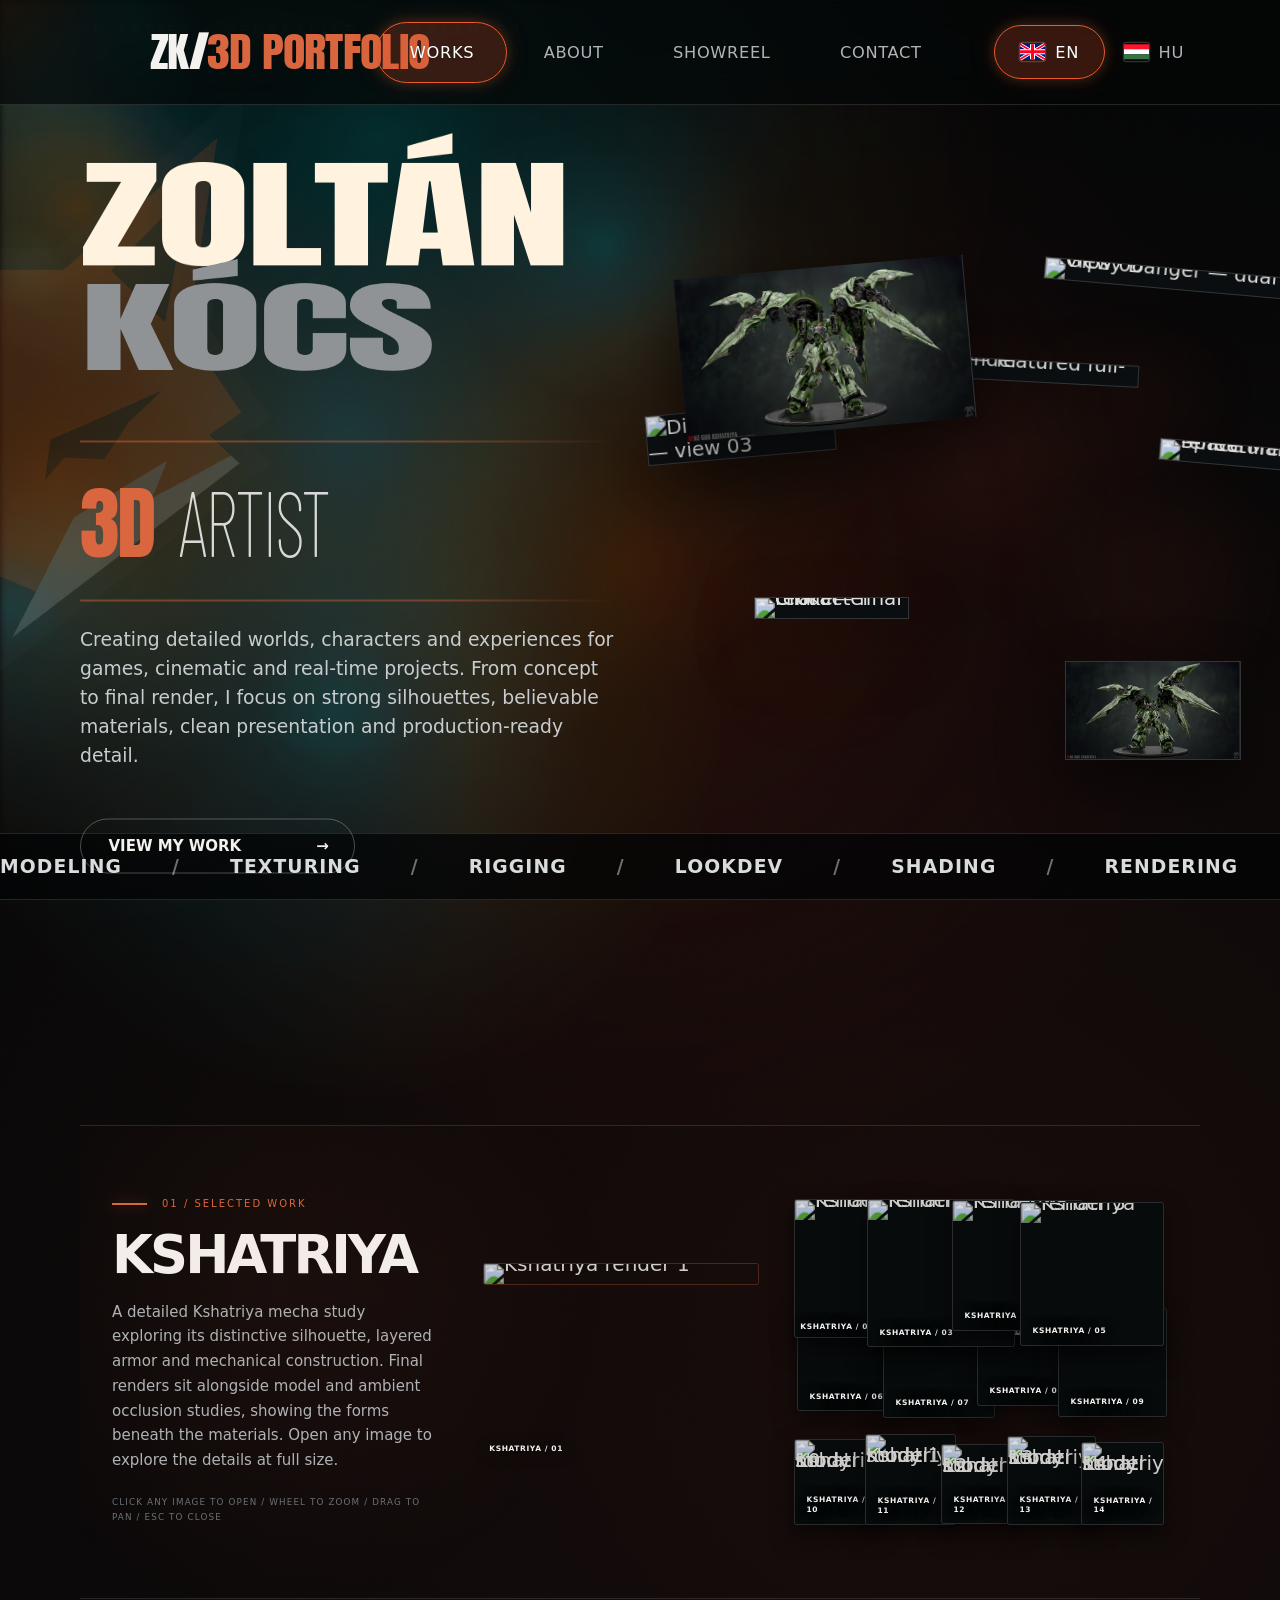
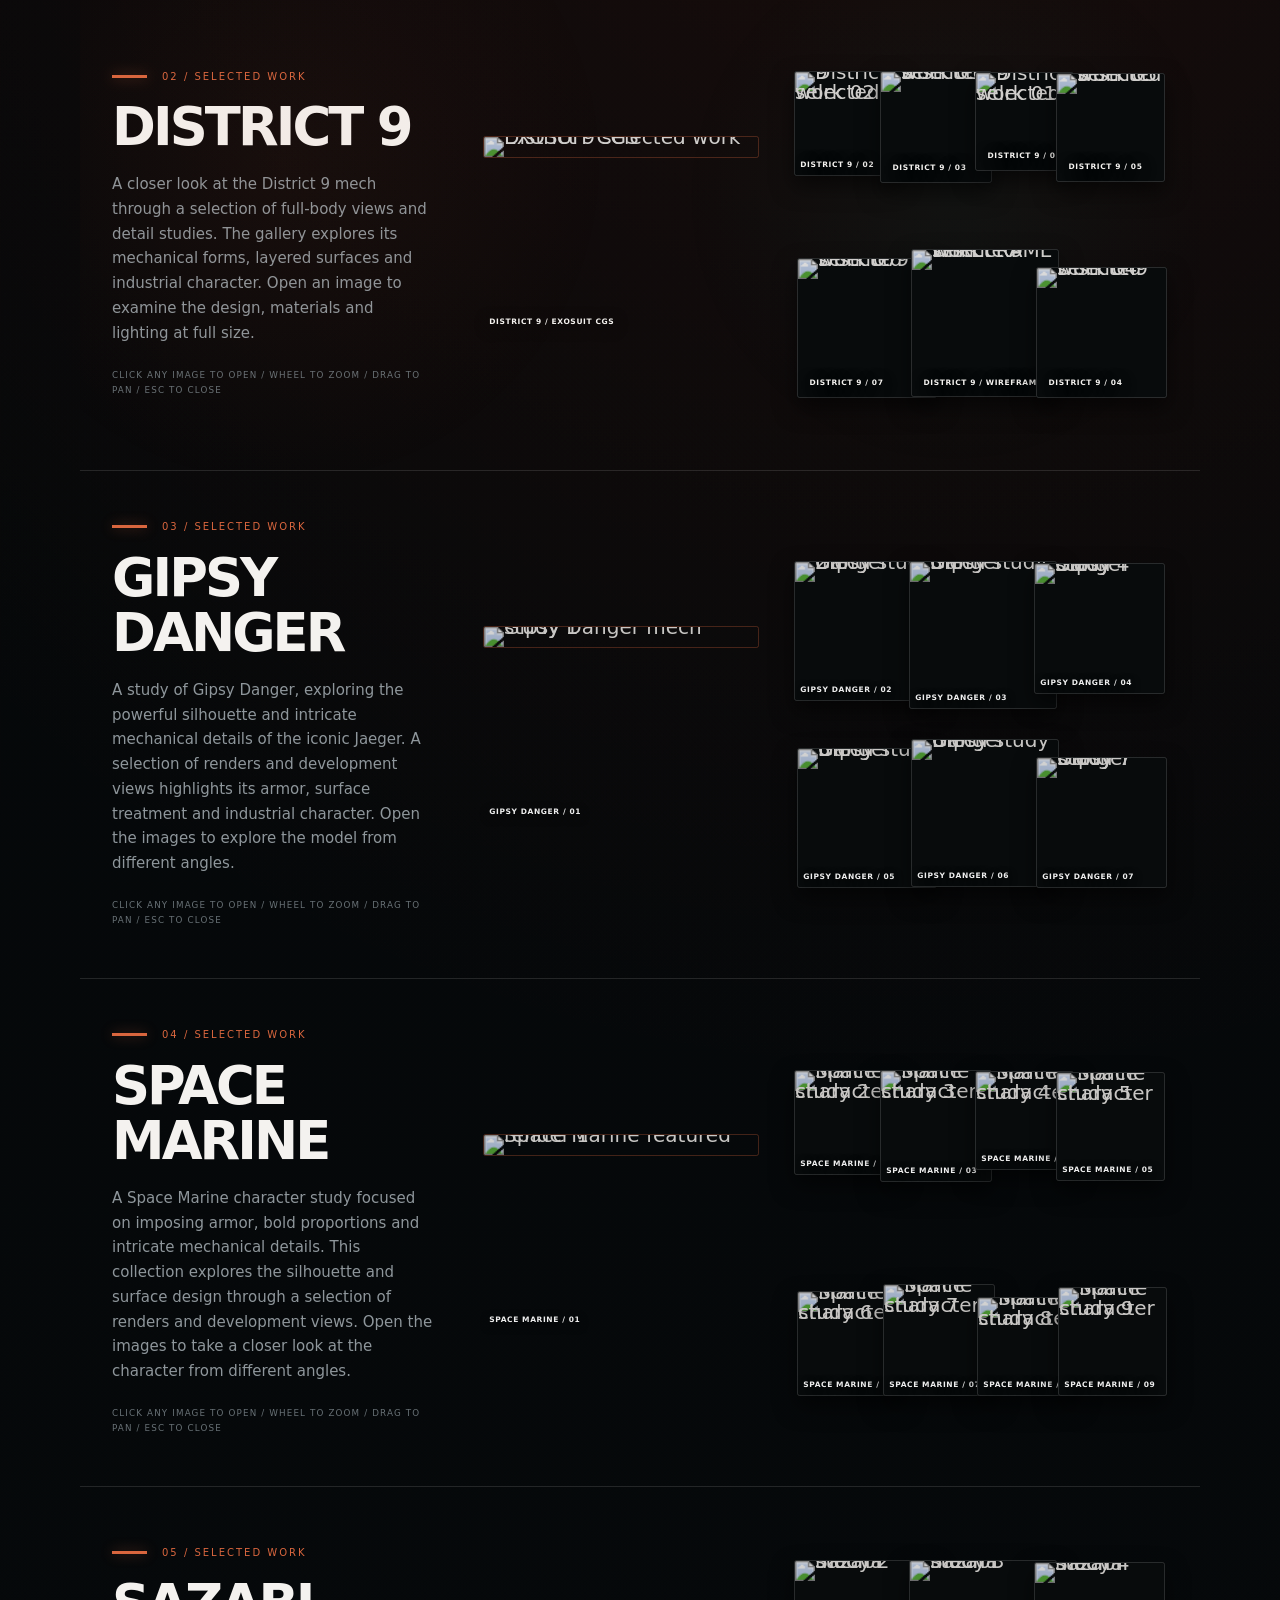
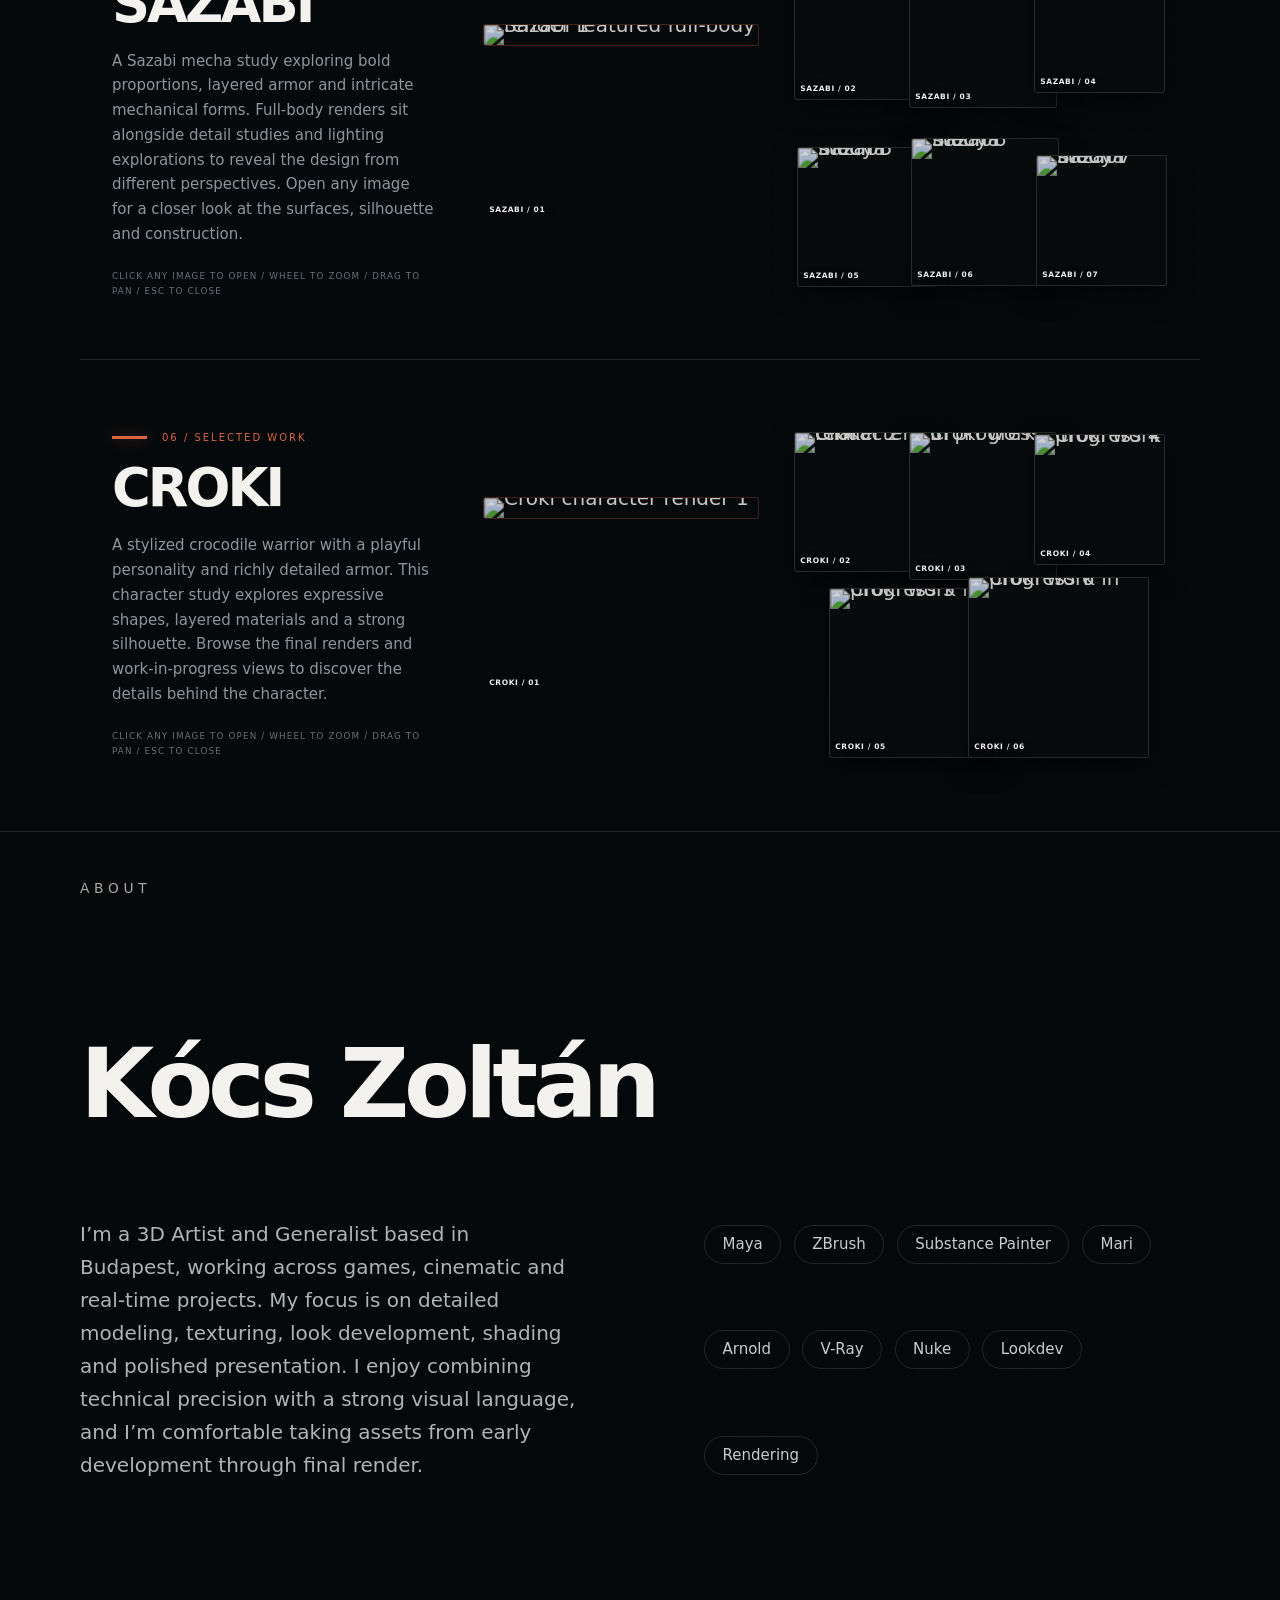
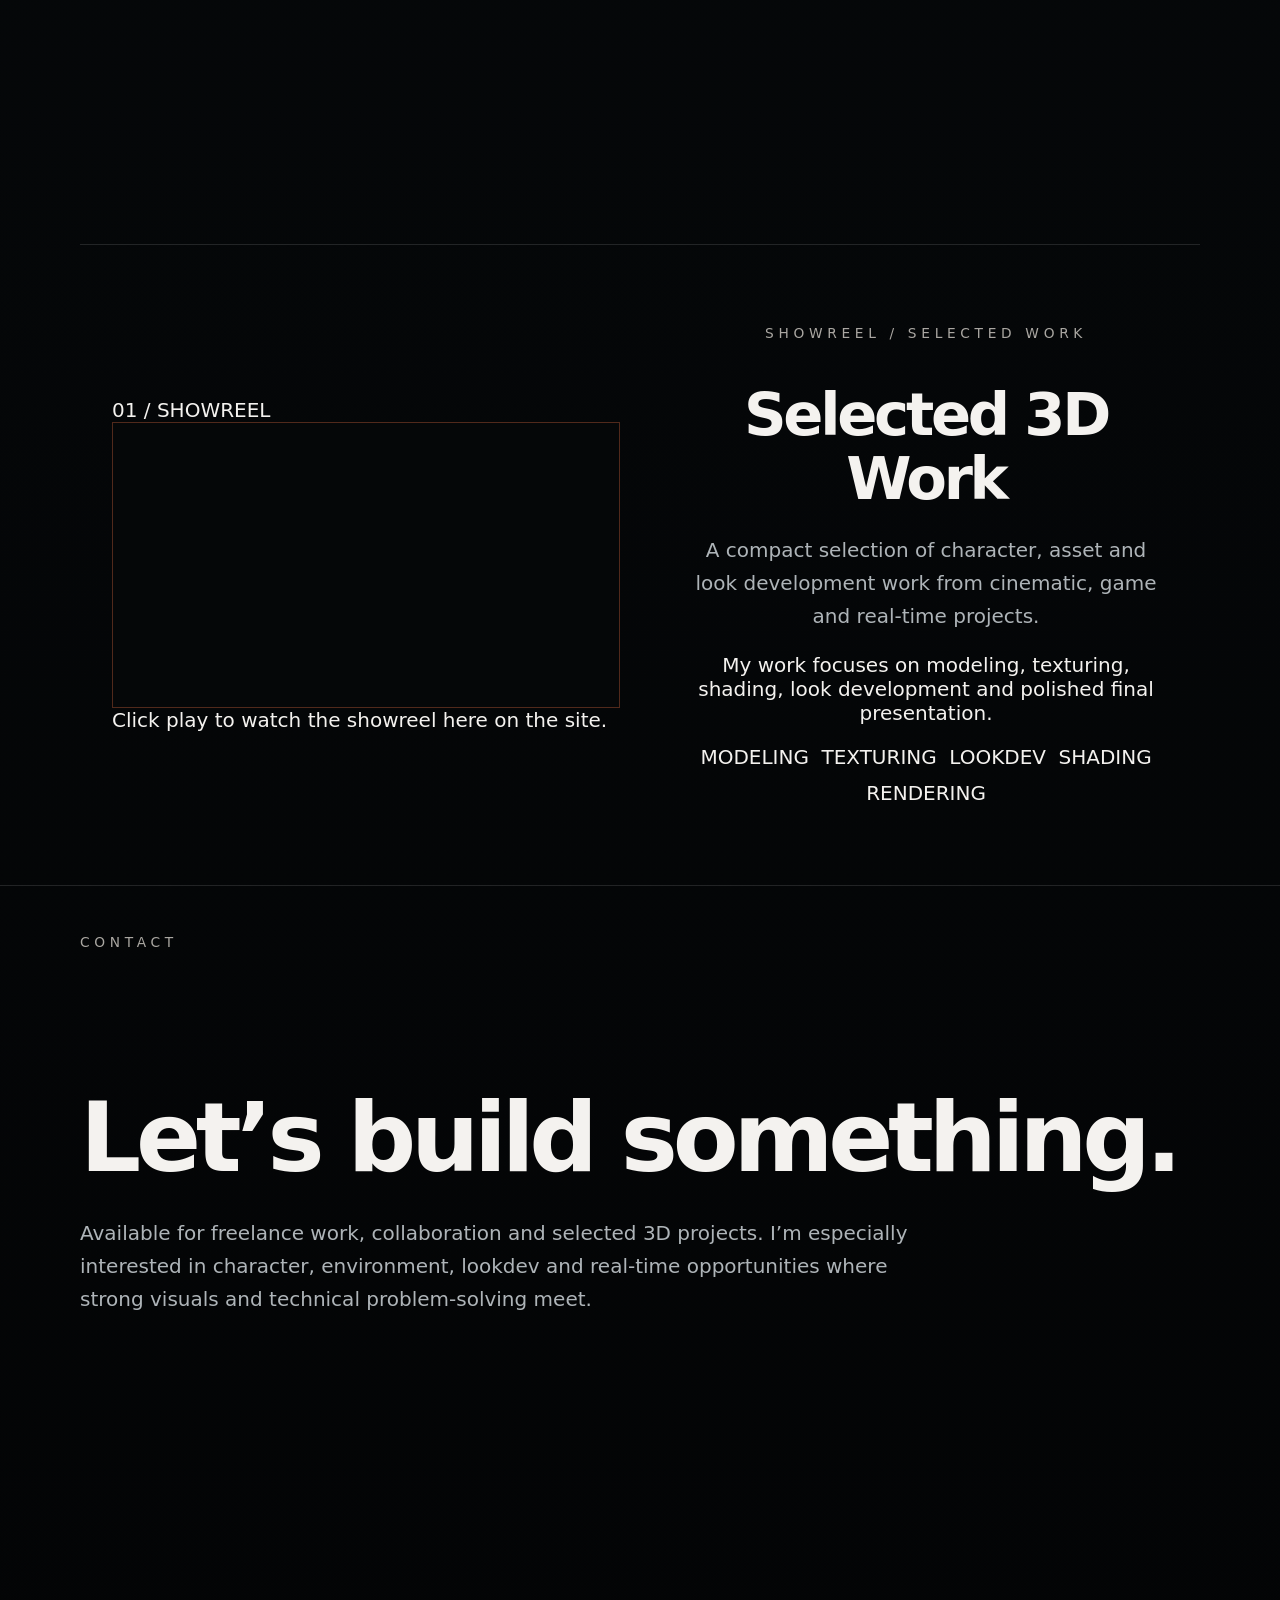
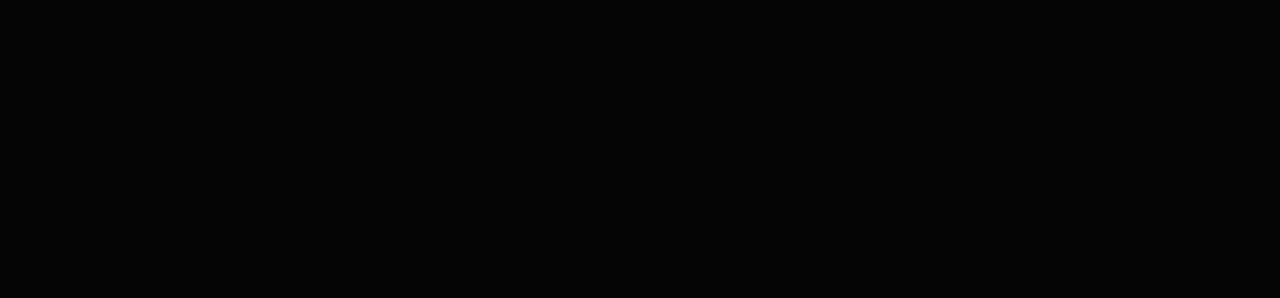
==== index.html @ abb4119b "Enlarge and layer hero Kshatriya, District 9 and Gipsy Danger cards" ====
<!doctype html><html lang="en"><head><meta charset="utf-8"><meta name="viewport" content="width=device-width,initial-scale=1"><title>Kócs Zoltán — 3D Portfolio Preview</title></head><body><script>fetch('base.html?v=hero63').then(r=>r.text()).then(html=>{html=html.replace('<a href="#work" class="active">WORK</a><a href="#about">ABOUT</a><a href="#contact">CONTACT</a>','<a href="#work" class="active" data-en="WORKS" data-hu="MUNKÁK">WORKS</a><a href="#about" data-en="ABOUT" data-hu="RÓLAM">ABOUT</a><a href="#showreel" data-en="SHOWREEL" data-hu="SHOWREEL">SHOWREEL</a><a href="#contact" data-en="CONTACT" data-hu="KAPCSOLAT">CONTACT</a>');html=html.replace('<div class="brand">','<div class="brand"><img class="kz-header-logo" src="https://raw.githubusercontent.com/fuxy-AI/zk-portfolio/main/assets/logo/kz-fox-logo.png" alt="KZ Fox logo">');html=html.replace('class="bottom">KÓCS<','class="bottom" style="text-transform:none">Kócs<');html=html.replace('class="bottom">Kócs<','class="bottom" style="text-transform:none">Kócs<');html=html.replace('const count=window.innerWidth<720?10:18;','const count=window.innerWidth<720?8:14;');html=html.replace('alpha:.10+Math.random()*.11};',"alpha:.12+Math.pow(Math.random(),.72)*.20,color:Math.random()<.3?'orange':'teal'};");html=html.replace('const orange=[218,96,52],teal=[35,205,190];const rr=Math.round(lerp(orange[0],teal[0],progress)),gg=Math.round(lerp(orange[1],teal[1],progress)),bb=Math.round(lerp(orange[2],teal[2],progress));',"const teal=[24,200,184],orange=[255,48,8],c=p.color==='orange'?orange:teal;const rr=c[0],gg=c[1],bb=c[2];");html=html.replace('const r=22+Math.random()*56;','const baseR=10+Math.pow(Math.random(),1.35)*104;const r=Math.min(baseR*(Math.random()<.22?2:1),Math.min(W,H)*.28);');const c5='<figure class="card c5"><img src="assets/KshatriyaH.jpg" alt="Kshatriya side view"><figcaption class="tag">KSHATRIYA</figcaption><span class="num">05</span></figure>';html=html.replace(c5,c5+'<figure class="card c6 croki-hero"><img src="https://raw.githubusercontent.com/fuxy-AI/zk-portfolio/main/assets/Kroki/kroki_render_final.jpg" alt="Croki — final character render"><figcaption class="tag">CROKI</figcaption></figure><figure class="card c7"><img src="assets/KshatriyaI.jpg" alt="Kshatriya detail I"></figure>');html=html.replace(c5,'<figure class="card c5 space-marine-hero"><img src="https://raw.githubusercontent.com/fuxy-AI/zk-portfolio/main/assets/SpaceMarine/SM1.jpg" alt="Space Marine — featured render"><figcaption class="tag">SPACE MARINE</figcaption></figure>');html=html.replace('<figure class="card c2"><img src="assets/KshatriyaC.jpg" alt="Kshatriya view"><figcaption class="tag">KSHATRIYA</figcaption><span class="num">02</span></figure>','<figure class="card c2"><img src="https://raw.githubusercontent.com/fuxy-AI/zk-portfolio/main/assets/Gipsy%20Danger/Gipsy_Danger_Dual.jpg" alt="Gipsy Danger — dual view 06"><figcaption class="tag">GIPSY DANGER</figcaption><span class="num">06</span></figure>');html=html.replace('<figure class="card c1"><img src="assets/KshatriyaA.jpg" alt="Kshatriya front view">','<figure class="card c1"><img src="assets/KshatriyaG.jpg" alt="Kshatriya detail G">');html=html.replace('<figure class="card c4"><img src="assets/KshatriyaF.jpg" alt="Kshatriya front three quarter"><figcaption class="tag">KSHATRIYA</figcaption><span class="num">04</span></figure>','<figure class="card c4 sazabi-hero"><img src="https://raw.githubusercontent.com/fuxy-AI/zk-portfolio/main/assets/Sazabi/fullBody_render_v037.jpg?v=112" alt="Sazabi — featured full-body render"><figcaption class="tag">SAZABI</figcaption></figure>');const d='<div class="combo-decor"><div class="ring r1"></div><div class="ring r2"></div><div class="cg co"></div><div class="cg ct"></div><div class="coord">X 072<br>Y 041<br>Z 018</div><div class="tech">3D<br>GAME<br>CINEMATIC<br>REAL-TIME</div><div class="cross x1">+</div><div class="cross x2">+</div></div><div class="pmeta"><b>01 / KSHATRIYA</b><span>CHARACTER ASSET</span><span>MODELING / TEXTURING</span><span>LOOKDEV</span></div>';html=html.replace('<div class="stage">','<div class="stage">'+d);const showreel=`<section id="showreel" class="section section-anchor showreel-section"><div class="showreel-video"><div class="showreel-kicker">01 / SHOWREEL</div><div class="showreel-frame"><iframe src="https://www.youtube.com/embed/YmtCGnmd5ZM?rel=0&modestbranding=1" title="Kócs Zoltán 3D Showreel" loading="lazy" allow="accelerometer; clipboard-write; encrypted-media; gyroscope; picture-in-picture; web-share" allowfullscreen></iframe></div><div class="showreel-note">Click play to watch the showreel here on the site.</div></div><div class="showreel-copy"><div class="eyebrow">SHOWREEL / SELECTED WORK</div><h2>Selected 3D Work</h2><p class="lead">A compact selection of character, asset and look development work from cinematic, game and real-time projects.</p><p class="showreel-text">My work focuses on modeling, texturing, shading, look development and polished final presentation.</p><div class="showreel-tags"><span>MODELING</span><span>TEXTURING</span><span>LOOKDEV</span><span>SHADING</span><span>RENDERING</span></div></div></section>`;html=html.replace('<section id="contact" class="section section-anchor">',showreel+'<section id="contact" class="section section-anchor">');const css=`<style>.kz-header-logo{width:34px;height:34px;object-fit:contain;display:block;flex:0 0 auto;margin-right:10px}.brand{display:flex!important;align-items:center!important}.ambient-physics{filter:brightness(1.82) contrast(1.16) saturate(1.72) blur(2.5px)!important;opacity:.92!important}.hero{padding-top:calc(var(--header) + 6px)!important;padding-bottom:88px!important;align-items:center!important}.hero .copy{padding-top:0!important;transform:translateY(-64px)!important}.hero .eyebrow{transform:translateY(-82px)!important;margin-bottom:28px!important}.hero .name{font-size:clamp(80px,9.15vw,162px)!important;line-height:.67!important}.hero .name .bottom{margin-top:24px!important;text-transform:none!important}.hero .stage{transform:translate(-7vw,-7vw)!important;height:min(700px,71vh)!important;overflow:visible}.ticker-wrap{bottom:22px!important}.hero .stage .c6{width:25%;height:24%;left:13%;top:68%;--rot:5deg;z-index:3}.hero .stage .c7{width:29%;height:25%;left:43%;top:65%;--rot:-5deg;z-index:4}.combo-decor{position:absolute;inset:-10%;z-index:1;pointer-events:none}.ring{position:absolute;border-radius:50%;aspect-ratio:1;animation:spin 65s linear infinite}.r1{width:83%;left:8%;top:0;border:1px solid rgba(255,91,42,.2);border-left-color:rgba(24,200,184,.3)}.r2{width:69%;left:15%;top:8%;border:1px dashed rgba(255,105,55,.15);animation-duration:88s;animation-direction:reverse}.cg{position:absolute;border-radius:50%;filter:blur(42px);opacity:.2}.co{width:48%;height:43%;right:0;top:16%;background:#ff4512}.ct{width:43%;height:38%;left:5%;bottom:0;background:#00b9ad}.coord,.tech{position:absolute;font:500 8px/1.7 Arial;letter-spacing:.22em;color:rgba(255,255,255,.3)}.coord{left:6%;bottom:13%}.tech{left:-2%;top:29%}.cross{position:absolute;color:rgba(255,88,30,.65)}.x1{left:5%;top:41%}.x2{right:3%;bottom:17%}.pmeta{position:absolute;right:-16%;top:15%;z-index:5;display:flex;flex-direction:column;gap:5px;font:500 8px/1.3 Arial;letter-spacing:.17em;color:rgba(255,255,255,.34)}@keyframes spin{to{transform:rotate(360deg)}}.showreel-section{scroll-margin-top:var(--header);min-height:auto;display:grid;grid-template-columns:minmax(520px,1.35fr) minmax(280px,.65fr);gap:clamp(42px,6vw,100px);align-items:center}.showreel-frame{position:relative;width:100%;aspect-ratio:16/9;border:1px solid rgba(217,102,62,.36);background:#050708;overflow:hidden}.showreel-frame iframe{position:absolute;inset:0;width:100%;height:100%;border:0}.showreel-copy{transform:translateX(-4vw)}.showreel-copy .eyebrow{transform:none!important}.showreel-copy h2{font-size:clamp(44px,5.3vw,82px)}.skills{align-items:center!important}.skills span{display:inline-flex!important;align-items:center!important;justify-content:center!important;width:auto!important;height:auto!important;min-height:0!important;padding:8px 14px!important;line-height:1.15!important;border-radius:999px!important;white-space:nowrap!important;flex:0 0 auto!important}.header .brand{font-size:29px!important}.header .kz-header-logo{width:40px!important;height:40px!important}.nav .sliding-marker{background:rgba(217,82,43,.24)!important}@media (min-width:721px) and (max-width:1365px){html{font-size:83.333%!important}.hero{padding-top:calc(var(--header) + 2px)!important;padding-bottom:82px!important}.hero .copy{transform:translateY(-50px)!important}.hero .eyebrow{transform:translateY(-68px)!important}.hero .stage{transform:translate(-5.8vw,-6vw)!important;height:min(583px,71vh)!important}.hero .name{font-size:clamp(66px,7.63vw,135px)!important}.role{font-size:clamp(38px,4.17vw,73px)!important}.ticker-wrap{bottom:18px!important}.section{padding-left:clamp(42px,5vw,82px)!important;padding-right:clamp(42px,5vw,82px)!important}}@media(max-width:1000px){.showreel-section{grid-template-columns:1fr}.showreel-copy{transform:none}}@media(max-width:720px){.kz-header-logo{width:29px;height:29px}.hero{padding-bottom:62px!important}.hero .copy{transform:none!important}.ticker-wrap{bottom:0!important}.hero .stage .c6,.hero .stage .c7,.combo-decor,.pmeta{display:none}}</style>`;html=html.replace('</head>',css+'<link rel="stylesheet" href="fox-background.css?v=3"><link rel="stylesheet" href="selected-work.css?v=107"><link rel="stylesheet" href="district-v53.css?v=60"><link rel="stylesheet" href="kshatriya-selected.css?v=1"><link rel="stylesheet" href="hero-depth-v93.css?v=13"><link rel="stylesheet" href="project-compact.css?v=14"><link rel="stylesheet" href="showreel-layout.css?v=1"><link rel="stylesheet" href="project-card-stack.css?v=5"></head>');html=html.replace('</body>','<scr'+'ipt src="selected-work.js?v=99"></scr'+'ipt><scr'+'ipt src="project-card-stack.js?v=5"></scr'+'ipt></body>');document.open();document.write(html);document.close()})</script></body></html>
---- fox-background.css ----
/* Original fox artwork: center axis at left viewport edge. */
.hero{isolation:isolate}
body::after{content:"";position:fixed;left:0;top:calc(var(--header) - 7.2vw);width:48vw;aspect-ratio:1;background:url("assets/foxHeadLogo_D.png") center/contain no-repeat;transform:translateX(-50%);opacity:.15;mix-blend-mode:screen;pointer-events:none;z-index:0}
@media(max-width:720px){body::after{width:110vw;top:calc(var(--header) - 13.2vw)}}
---- selected-work.css ----
:root{--ticker-x:0px;--ticker-y:0px}@media(min-width:1051px){:root{--ticker-y:0px}}.ticker-wrap{transform:translate(var(--ticker-x),var(--ticker-y))!important}@media(min-width:1051px){.ticker-wrap{height:54px!important;bottom:20vh!important}.ticker{font-size:15px!important;gap:40px!important;letter-spacing:.06em!important}.ticker span:after{margin-left:40px!important}}#selected,#district9{min-height:auto;overflow:hidden;position:relative}#selected{margin-top:-72px!important}#selected>.eyebrow{transform:none!important}#selected:before,#district9:before{content:"";position:absolute;inset:0;pointer-events:none;background:radial-gradient(circle at 18% 35%,rgba(217,102,62,.055),transparent 34%)}#selected .workgrid,#district9 .workgrid{display:flex!important;align-items:center;gap:0!important;overflow:visible!important;padding:34px 3vw 48px 2vw;margin:34px -2vw 0!important}#selected .workitem,#district9 .workitem{flex:0 0 clamp(235px,23vw,355px);width:clamp(235px,23vw,355px);max-width:none;aspect-ratio:4/3!important;border:1px solid rgba(255,255,255,.12);border-radius:3px;overflow:hidden;position:relative;background:#090c0e;cursor:zoom-in;transform:rotate(var(--card-rot,0deg)) translateY(var(--card-y,0));transition:transform .38s cubic-bezier(.2,.8,.2,1),border-color .35s ease,box-shadow .35s ease,filter .35s ease;animation:selectedFloat 7.5s ease-in-out infinite alternate;margin-left:clamp(-54px,-3.2vw,-22px);box-shadow:0 18px 42px rgba(0,0,0,.42)}#district9.dense-stack .workitem{margin-left:clamp(-175px,-10vw,-105px)}#selected .workitem:first-child,#district9 .workitem:first-child{margin-left:0;z-index:30}#selected .workitem:nth-child(2),#district9 .workitem:nth-child(2){z-index:29}#selected .workitem:nth-child(3),#district9 .workitem:nth-child(3){z-index:28}#selected .workitem:nth-child(4),#district9 .workitem:nth-child(4){z-index:27}#selected .workitem:nth-child(5),#district9 .workitem:nth-child(5){z-index:26}#selected .workitem:nth-child(6),#district9 .workitem:nth-child(6){z-index:25}#selected .workitem:nth-child(7),#district9 .workitem:nth-child(7){z-index:24}#selected .workitem:nth-child(n+8),#district9 .workitem:nth-child(n+8){z-index:23}#selected .workitem:nth-child(4n+1),#district9 .workitem:nth-child(4n+1){--card-rot:-2deg;--card-y:7px;animation-delay:-1.8s}#selected .workitem:nth-child(4n+2),#district9 .workitem:nth-child(4n+2){--card-rot:1.5deg;--card-y:-5px;animation-delay:-3.7s}#selected .workitem:nth-child(4n+3),#district9 .workitem:nth-child(4n+3){--card-rot:-.8deg;--card-y:3px;animation-delay:-5.2s}#selected .workitem:nth-child(4n),#district9 .workitem:nth-child(4n){--card-rot:2.2deg;--card-y:-2px;animation-delay:-2.5s}#selected .workitem:hover,#district9 .workitem:hover{transform:rotate(0) translateY(-13px) scale(1.055);z-index:60!important;border-color:rgba(255,101,47,.72);box-shadow:0 28px 68px rgba(0,0,0,.58),0 0 32px rgba(255,74,22,.16)}#selected .workitem img,#district9 .workitem img{width:100%;height:100%;object-fit:cover;display:block;filter:brightness(.84) contrast(1.04) saturate(.94);transition:filter .4s ease,transform .5s ease}#selected .workitem:hover img,#district9 .workitem:hover img{filter:brightness(.99) contrast(1.06) saturate(1.03);transform:scale(1.035)}#selected .workitem .cap,#district9 .workitem .cap{position:absolute;left:13px;bottom:11px;font-size:10px;letter-spacing:.08em;font-weight:800;text-shadow:0 2px 12px #000}.selected-index{display:flex;align-items:center;gap:12px;margin-bottom:12px;color:var(--accent);font-size:10px;letter-spacing:.2em}.selected-index:before{content:"";width:28px;height:2px;background:var(--accent);box-shadow:0 0 10px rgba(217,102,62,.45)}.project-sub{max-width:720px;color:#8e969b;line-height:1.65;margin-top:10px}.district-section{border-top:1px solid var(--line);background:radial-gradient(circle at 78% 42%,rgba(24,200,184,.045),transparent 30%)}.sw-lightbox{position:fixed;inset:0;z-index:9999;display:none;align-items:center;justify-content:center;background:rgba(2,3,4,.93);backdrop-filter:blur(14px);padding:5vh 5vw;overflow:hidden}.sw-lightbox.open{display:flex}.sw-lightbox img{max-width:88vw;max-height:86vh;object-fit:contain;box-shadow:0 35px 90px rgba(0,0,0,.65),0 0 0 1px rgba(255,255,255,.12);transform-origin:center center;will-change:transform;cursor:grab;user-select:none;-webkit-user-drag:none}.sw-lightbox.dragging img{cursor:grabbing}.sw-close,.sw-prev,.sw-next{position:fixed;z-index:2;border:1px solid rgba(255,255,255,.16);background:rgba(10,13,15,.72);color:#fff;cursor:pointer;backdrop-filter:blur(10px);transition:.25s}.sw-close{right:28px;top:24px;width:44px;height:44px;border-radius:50%;font-size:22px}.sw-prev,.sw-next{top:50%;transform:translateY(-50%);width:48px;height:66px;border-radius:999px;font-size:24px}.sw-prev{left:24px}.sw-next{right:24px}.sw-close:hover,.sw-prev:hover,.sw-next:hover{border-color:var(--accent);box-shadow:0 0 24px rgba(217,102,62,.18)}.sw-label{position:fixed;z-index:2;left:50%;bottom:22px;transform:translateX(-50%);font-size:10px;letter-spacing:.16em;color:#aeb4b8}.sw-hint{margin-top:14px;font-size:9px;letter-spacing:.13em;color:#687176}@keyframes selectedFloat{from{translate:0 -2px}to{translate:0 5px}}#district9 .workgrid{position:relative!important;display:block!important;height:clamp(430px,42vw,610px)!important;padding:28px 0 34px!important;margin:28px 0 0!important}#district9 .workitem:not(:first-child){position:absolute!important;flex:none!important;width:clamp(150px,13vw,215px)!important;height:auto!important;aspect-ratio:auto!important;margin:0!important;background:transparent!important;border:0!important;box-shadow:0 18px 46px rgba(0,0,0,.46)!important;overflow:visible!important}#district9 .workitem:not(:first-child) img{width:100%!important;height:auto!important;display:block!important;object-fit:contain!important;padding:0!important;background:transparent!important;border:1px solid rgba(255,255,255,.11);border-radius:2px;box-shadow:0 0 0 1px rgba(0,0,0,.22)}#district9 .workitem:not(:first-child) .cap{left:7px;bottom:6px;font-size:8px;padding:3px 5px}#district9 .workitem:nth-child(1){position:absolute!important;left:68%!important;right:auto!important;top:50%!important;translate:-50% -50%!important;width:clamp(360px,31vw,520px)!important;height:auto!important;aspect-ratio:auto!important;background:transparent!important;border:0!important;overflow:visible!important;z-index:45!important;--card-rot:0deg;--card-y:0;box-shadow:none!important}#district9 .workitem:nth-child(1) img{width:100%!important;height:auto!important;display:block!important;padding:0!important;background:transparent!important;object-fit:contain!important;border:1px solid rgba(217,102,62,.36);border-radius:2px;box-shadow:0 36px 100px rgba(0,0,0,.7),0 0 54px rgba(217,102,62,.12)}#district9 .workitem:nth-child(2){left:1.5%!important;top:26%!important;--card-rot:-4deg}#district9 .workitem:nth-child(3){left:8.5%!important;top:20%!important;--card-rot:2.6deg}#district9 .workitem:nth-child(4){left:15.5%!important;top:27%!important;--card-rot:-2deg}#district9 .workitem:nth-child(5){left:22.5%!important;top:21%!important;--card-rot:3deg}#district9 .workitem:nth-child(6){left:29.5%!important;top:28%!important;--card-rot:-1.7deg}#district9 .workitem:nth-child(7){left:36.5%!important;top:22%!important;--card-rot:2.2deg}#district9 .workitem:not(:first-child):hover{transform:rotate(0) translateY(-10px) scale(1.08)!important;z-index:80!important}#district9 .workitem:first-child:hover{transform:scale(1.018)!important}#district9:after{content:"FEATURED / DISTRICT 9";position:absolute;left:68%;bottom:8%;transform:translateX(-50%);font-size:8px;letter-spacing:.22em;color:rgba(217,102,62,.68);pointer-events:none}@media(max-width:980px){#district9 .workitem:not(:first-child){width:150px!important}#district9 .workitem:nth-child(1){left:69%!important;width:390px!important}#district9 .workitem:nth-child(2){left:0!important}#district9 .workitem:nth-child(3){left:6.5%!important}#district9 .workitem:nth-child(4){left:13%!important}#district9 .workitem:nth-child(5){left:19.5%!important}#district9 .workitem:nth-child(6){left:26%!important}#district9 .workitem:nth-child(7){left:32.5%!important}}@media(max-width:720px){#selected{margin-top:0!important}#selected .workgrid{padding:28px 0 42px;margin-left:0!important;margin-right:0!important}#selected .workitem{flex-basis:74vw;width:74vw;margin-left:-12vw}#selected .workitem:first-child{margin-left:0}#district9 .workgrid{height:540px!important}#district9 .workitem:not(:first-child){width:34vw!important}#district9 .workitem:nth-child(1){left:66%!important;top:43%!important;width:62vw!important}#district9 .workitem:nth-child(2){left:0!important;top:170px!important}#district9 .workitem:nth-child(3){left:8%!important;top:158px!important}#district9 .workitem:nth-child(4){left:16%!important;top:176px!important}#district9 .workitem:nth-child(5){left:24%!important;top:162px!important}#district9 .workitem:nth-child(6){left:32%!important;top:180px!important}#district9 .workitem:nth-child(7){left:40%!important;top:166px!important}#district9:after{display:none}.sw-prev{left:10px}.sw-next{right:10px}.sw-close{right:14px;top:14px}}@media(prefers-reduced-motion:reduce){#selected .workitem,#district9 .workitem{animation:none}}@media(min-width:721px){html{font-size:100%!important}body{zoom:1.25}.hero .copy{transform:translateY(-34px)!important}.hero .eyebrow{transform:translateY(-82px)!important}.hero .stage{transform:translate(-.5vw,-4vw)!important;height:min(700px,71vh)!important}.hero .name{font-size:clamp(80px,9.15vw,162px)!important;transform:scaleX(1.3225)!important;transform-origin:left center!important}.role{font-size:clamp(46px,5vw,88px)!important}.nav:before,.lang:before{display:none!important}.nav a.active:after,.lang button.active:after{content:"";position:absolute;inset:2px 4px;border:1px solid var(--accent);border-radius:999px;box-shadow:0 0 7px rgba(217,102,62,.16),0 0 16px rgba(217,102,62,.08);pointer-events:none;z-index:-1}}.brand{font-family:"Anton",Impact,Haettenschweiler,sans-serif!important;font-weight:400!important;font-size:27px!important;letter-spacing:-.025em!important}.brand .portfolio{font-weight:400!important;letter-spacing:-.015em!important;margin-left:8px!important}.brand b{font-weight:400!important}.kz-header-logo{width:38px!important;height:38px!important;margin-right:8px!important}.header .brand{font-size:32px!important;transform:scaleX(1.14);transform-origin:left center}.header .kz-header-logo{width:42px!important;height:42px!important}.nav,.lang{position:relative!important}.nav a,.lang button{position:relative!important;z-index:2!important}.nav a.active{color:#fff!important;text-shadow:0 1px 2px rgba(0,0,0,.35)}.nav a:after,.lang button:after{display:none!important}.sliding-marker{position:absolute;z-index:1;pointer-events:none;border:1px solid rgba(235,91,45,1);border-radius:999px;background:rgba(217,82,43,.9);box-shadow:0 0 10px rgba(217,102,62,.28),0 0 22px rgba(217,102,62,.13);height:calc(100% + 12px);top:-6px;left:0;transform:translateX(0);transition:transform .42s cubic-bezier(.22,.8,.2,1),width .42s cubic-bezier(.22,.8,.2,1);will-change:transform,width}.lang .sliding-marker{background:rgba(217,82,43,.24);height:calc(100% + 10px);top:-5px}@keyframes heroNameSlideTop{from{transform:translateX(-12px)}to{transform:translateX(20px)}}@keyframes heroNameSlideBottom{from{transform:translateX(20px)}to{transform:translateX(-12px)}}.hero .name .top{animation:heroNameSlideTop 8s ease-in-out infinite alternate!important;will-change:transform}.hero .name .bottom{animation:heroNameSlideBottom 7s ease-in-out infinite alternate!important;will-change:transform;text-transform:uppercase!important}
---- district-v53.css ----
/* v54 District 9 layout refinements */
#district9 .workitem:nth-child(1){
  left:68%!important;
  right:auto!important;
  top:50%!important;
  translate:-50% -50%!important;
  width:clamp(360px,31vw,520px)!important;
  height:auto!important;
  aspect-ratio:auto!important;
  background:transparent!important;
  border:0!important;
  overflow:visible!important;
  box-shadow:none!important;
}
#district9 .workitem:nth-child(1) img{
  width:100%!important;
  height:auto!important;
  display:block!important;
  object-fit:contain!important;
  padding:0!important;
  margin:0!important;
  background:transparent!important;
  border:1px solid rgba(217,102,62,.34)!important;
  border-radius:2px;
  box-shadow:0 36px 100px rgba(0,0,0,.7),0 0 54px rgba(217,102,62,.12)!important;
}
#district9 .workitem:nth-child(2){left:2%!important;top:27%!important}
#district9 .workitem:nth-child(3){left:10%!important;top:20%!important}
#district9 .workitem:nth-child(4){left:18%!important;top:28%!important}
#district9 .workitem:nth-child(5){left:26%!important;top:21%!important}
#district9 .workitem:nth-child(6){left:34%!important;top:29%!important}

@media(max-width:980px){
  #district9 .workitem:nth-child(1){left:69%!important;width:390px!important;height:auto!important}
  #district9 .workitem:nth-child(2){left:0!important}
  #district9 .workitem:nth-child(3){left:8%!important}
  #district9 .workitem:nth-child(4){left:16%!important}
  #district9 .workitem:nth-child(5){left:24%!important}
  #district9 .workitem:nth-child(6){left:32%!important}
}
@media(max-width:720px){
  #district9 .workitem:nth-child(1){left:66%!important;top:43%!important;width:62vw!important;height:auto!important}
  #district9 .workitem:nth-child(2){left:0!important;top:170px!important}
  #district9 .workitem:nth-child(3){left:10%!important;top:158px!important}
  #district9 .workitem:nth-child(4){left:20%!important;top:176px!important}
  #district9 .workitem:nth-child(5){left:30%!important;top:162px!important}
  #district9 .workitem:nth-child(6){left:40%!important;top:180px!important}
}
/* Compact project spacing; preserve the card stack and featured portrait. */
#selected.section,#district9.section{padding-top:56px!important;padding-bottom:44px!important;min-height:0!important}
#selected>.eyebrow,#district9>.eyebrow{transform:none!important;margin-bottom:20px}
#selected .selected-index,#district9 .selected-index{margin-bottom:18px}
#district9 .project-sub{max-width:620px;line-height:1.65;margin-bottom:12px}
@media(min-width:1051px){
#district9 .workgrid{height:clamp(390px,32vw,520px)!important;margin-top:18px!important;padding-top:16px!important;padding-bottom:16px!important}
#district9 .workitem:nth-child(1){width:clamp(280px,25vw,400px)!important}
#district9:after{bottom:30px!important}
}
@media(max-width:720px){#selected.section,#district9.section{padding-top:38px!important;padding-bottom:34px!important}}

/* Wireframe study joins the existing cards without increasing section height. */
#district9 .workitem:nth-child(7){display:block!important;left:7%!important;top:65%!important;width:clamp(240px,34vw,480px)!important;height:auto!important;transform:rotate(-2deg);z-index:8}
#district9 .workitem:nth-child(7) img{width:100%!important;height:auto!important;object-fit:contain!important}
@media(max-width:720px){#district9 .workitem:nth-child(7){left:3%!important;top:360px!important;width:70%!important}}

/* Wide Exosuit feature; original 04 joins the small render cards. */
@media(min-width:981px){#district9 .workitem:nth-child(1){left:74%!important;width:clamp(360px,32vw,520px)!important}#district9:after{left:74%}}
#district9 .workitem:nth-child(8){left:42%!important;top:25%!important;--card-rot:2.4deg;z-index:26}
@media(max-width:980px){#district9 .workitem:nth-child(8){left:40%!important;top:25%!important}}
@media(max-width:720px){#district9 .workitem:nth-child(8){left:50%!important;top:174px!important}}
---- kshatriya-selected.css ----
#selected .workgrid{position:relative!important;display:block!important;height:clamp(430px,42vw,610px)!important;padding:28px 0 34px!important;margin:28px 0 0!important}#selected .workitem:not(:first-child){position:absolute!important;flex:none!important;width:clamp(150px,13vw,215px)!important;height:auto!important;aspect-ratio:auto!important;margin:0!important;background:transparent!important;border:0!important;box-shadow:0 18px 46px rgba(0,0,0,.46)!important;overflow:visible!important}#selected .workitem:not(:first-child) img{width:100%!important;height:auto!important;display:block!important;object-fit:contain!important;padding:0!important;background:transparent!important;border:1px solid rgba(255,255,255,.11);border-radius:2px;box-shadow:0 0 0 1px rgba(0,0,0,.22)}#selected .workitem:not(:first-child) .cap{left:7px;bottom:6px;font-size:8px;padding:3px 5px}#selected .workitem:nth-child(1){position:absolute!important;left:68%!important;right:auto!important;top:50%!important;translate:-50% -50%!important;width:clamp(360px,31vw,520px)!important;height:auto!important;aspect-ratio:auto!important;background:transparent!important;border:0!important;overflow:visible!important;z-index:45!important;--card-rot:0deg;--card-y:0;box-shadow:none!important}#selected .workitem:nth-child(1) img{width:100%!important;height:auto!important;display:block!important;padding:0!important;background:transparent!important;object-fit:contain!important;border:1px solid rgba(217,102,62,.36);border-radius:2px;box-shadow:0 36px 100px rgba(0,0,0,.7),0 0 54px rgba(217,102,62,.12)}#selected .workitem:nth-child(2){left:1.5%!important;top:26%!important;--card-rot:-4deg}#selected .workitem:nth-child(3){left:8.5%!important;top:20%!important;--card-rot:2.6deg}#selected .workitem:nth-child(4){left:15.5%!important;top:27%!important;--card-rot:-2deg}#selected .workitem:nth-child(5){left:22.5%!important;top:21%!important;--card-rot:3deg}#selected .workitem:nth-child(6){left:29.5%!important;top:28%!important;--card-rot:-1.7deg}#selected .workitem:nth-child(7){left:36.5%!important;top:22%!important;--card-rot:2.2deg}#selected .workitem:not(:first-child):hover{transform:rotate(0) translateY(-10px) scale(1.08)!important;z-index:80!important}#selected .workitem:first-child:hover{transform:scale(1.018)!important}#selected:after{content:"FEATURED / KSHATRIYA";position:absolute;left:68%;bottom:8%;transform:translateX(-50%);font-size:8px;letter-spacing:.22em;color:rgba(217,102,62,.68);pointer-events:none}@media(max-width:980px){#selected .workitem:not(:first-child){width:150px!important}#selected .workitem:nth-child(1){left:69%!important;width:390px!important}#selected .workitem:nth-child(2){left:0!important}#selected .workitem:nth-child(3){left:6.5%!important}#selected .workitem:nth-child(4){left:13%!important}#selected .workitem:nth-child(5){left:19.5%!important}#selected .workitem:nth-child(6){left:26%!important}#selected .workitem:nth-child(7){left:32.5%!important}}@media(max-width:720px){#selected{margin-top:0!important}#selected .workgrid{padding:28px 0 42px;margin-left:0!important;margin-right:0!important}#selected .workitem{flex-basis:74vw;width:74vw;margin-left:-12vw}#selected .workitem:first-child{margin-left:0}#selected .workgrid{height:540px!important}#selected .workitem:not(:first-child){width:34vw!important}#selected .workitem:nth-child(1){left:66%!important;top:43%!important;width:62vw!important}#selected .workitem:nth-child(2){left:0!important;top:170px!important}#selected .workitem:nth-child(3){left:8%!important;top:158px!important}#selected .workitem:nth-child(4){left:16%!important;top:176px!important}#selected .workitem:nth-child(5){left:24%!important;top:162px!important}#selected .workitem:nth-child(6){left:32%!important;top:180px!important}#selected .workitem:nth-child(7){left:40%!important;top:166px!important}#selected:after{display:none}.sw-prev{left:10px}.sw-next{right:10px}.sw-close{right:14px;top:14px}}
/* v54 District 9 layout refinements */
#selected .workitem:nth-child(1){
  left:68%!important;
  right:auto!important;
  top:50%!important;
  translate:-50% -50%!important;
  width:clamp(360px,31vw,520px)!important;
  height:auto!important;
  aspect-ratio:auto!important;
  background:transparent!important;
  border:0!important;
  overflow:visible!important;
  box-shadow:none!important;
}
#selected .workitem:nth-child(1) img{
  width:100%!important;
  height:auto!important;
  display:block!important;
  object-fit:contain!important;
  padding:0!important;
  margin:0!important;
  background:transparent!important;
  border:1px solid rgba(217,102,62,.34)!important;
  border-radius:2px;
  box-shadow:0 36px 100px rgba(0,0,0,.7),0 0 54px rgba(217,102,62,.12)!important;
}
#selected .workitem:nth-child(2){left:2%!important;top:27%!important}
#selected .workitem:nth-child(3){left:10%!important;top:20%!important}
#selected .workitem:nth-child(4){left:18%!important;top:28%!important}
#selected .workitem:nth-child(5){left:26%!important;top:21%!important}
#selected .workitem:nth-child(6){left:34%!important;top:29%!important}

@media(max-width:980px){
  #selected .workitem:nth-child(1){left:69%!important;width:390px!important;height:auto!important}
  #selected .workitem:nth-child(2){left:0!important}
  #selected .workitem:nth-child(3){left:8%!important}
  #selected .workitem:nth-child(4){left:16%!important}
  #selected .workitem:nth-child(5){left:24%!important}
  #selected .workitem:nth-child(6){left:32%!important}
}
@media(max-width:720px){
  #selected .workitem:nth-child(1){left:66%!important;top:43%!important;width:62vw!important;height:auto!important}
  #selected .workitem:nth-child(2){left:0!important;top:170px!important}
  #selected .workitem:nth-child(3){left:10%!important;top:158px!important}
  #selected .workitem:nth-child(4){left:20%!important;top:176px!important}
  #selected .workitem:nth-child(5){left:30%!important;top:162px!important}
  #selected .workitem:nth-child(6){left:40%!important;top:180px!important}
}
/* Compact project spacing; preserve the card stack and featured portrait. */
#selected.section,#selected.section{padding-top:56px!important;padding-bottom:44px!important;min-height:0!important}
#selected>.eyebrow,#selected>.eyebrow{transform:none!important;margin-bottom:20px}
#selected .selected-index,#selected .selected-index{margin-bottom:18px}
#selected .project-sub{max-width:620px;line-height:1.65;margin-bottom:12px}
@media(min-width:1051px){
#selected .workgrid{height:clamp(390px,32vw,520px)!important;margin-top:18px!important;padding-top:16px!important;padding-bottom:16px!important}
#selected .workitem:nth-child(1){width:clamp(280px,25vw,400px)!important}
#selected:after{bottom:30px!important}
}
@media(max-width:720px){#selected.section,#selected.section{padding-top:38px!important;padding-bottom:34px!important}}


#selected .workitem{animation:none!important;margin:0!important}#selected .workgrid{margin-left:0!important;margin-right:0!important}#selected .workitem:first-child{transform:rotate(0deg);--card-y:0}#selected .lead{max-width:620px;line-height:1.65;margin-bottom:12px}
---- hero-depth-v93.css ----
@media(min-width:721px){
  .hero .eyebrow{transform:translate(0,-120px)!important}
  .hero .name .bottom{display:inline-block!important;transform-origin:left top!important;scale:1 .84}
  .brand .kz{font-size:0!important}
  .brand .kz::after{content:"ZK";font-size:32px!important;color:#f4f2ef}
  .hero .stage{perspective:1250px!important;perspective-origin:50% 46%;transform-style:preserve-3d!important}
  .hero .stage .card{transform-style:preserve-3d!important;backface-visibility:hidden;animation:heroCardFloat3D 10s ease-in-out infinite alternate!important;will-change:transform;transition:filter .7s ease,box-shadow .7s ease!important;box-shadow:0 22px 52px rgba(0,0,0,.48)}
  .hero .stage .card img{transition:transform .9s cubic-bezier(.22,.61,.36,1),filter .7s ease!important}
  .hero .stage .card:hover{box-shadow:0 30px 70px rgba(0,0,0,.62),0 0 0 1px rgba(217,102,62,.62),0 0 28px rgba(217,102,62,.12)}
  .hero .stage .card:hover img{transform:scale(1.045)!important}
  .hero .stage .c1{width:39%!important;height:35%!important;left:8%!important;top:5%!important;z-index:3!important;--rx:-2deg;--ry:8deg;--rz:-4deg;--tz:-16px;animation-duration:10.5s!important;animation-delay:-2s!important}
  .hero .stage .c2{width:38%!important;height:33%!important;left:45%!important;top:10%!important;z-index:2!important;--rx:-2deg;--ry:-9deg;--rz:4deg;--tz:-10px;animation-duration:11.5s!important;animation-delay:-4s!important}
  .hero .stage .c3{width:31%!important;height:32%!important;left:2%!important;top:43%!important;z-index:4!important;--rx:2deg;--ry:11deg;--rz:-4deg;--tz:8px;animation-duration:9.2s!important;animation-delay:-5s!important}
  .hero .stage .c4{width:43%!important;height:34%!important;left:30%!important;top:39%!important;z-index:5!important;--rx:-1deg;--ry:-3deg;--rz:2deg;--tz:28px;animation-duration:10s!important;animation-delay:-1s!important}
  .hero .stage .c5{width:29%!important;height:30%!important;left:70%!important;top:43%!important;z-index:4!important;--rx:2deg;--ry:-12deg;--rz:5deg;--tz:10px;animation-duration:9.8s!important;animation-delay:-6s!important}
  .hero .stage .c6{width:25%!important;height:24%!important;left:13%!important;top:68%!important;z-index:3!important;--rx:-3deg;--ry:9deg;--rz:4deg;--tz:-4px;animation-duration:11s!important;animation-delay:-3s!important}
  .hero .stage .c7{width:29%!important;height:25%!important;left:43%!important;top:65%!important;z-index:4!important;--rx:-3deg;--ry:-10deg;--rz:-4deg;--tz:4px;animation-duration:10.3s!important;animation-delay:-5.5s!important}
}
/* Subtle pitch and a wider, centered floating path. */
@keyframes heroCardFloat3D{
  from{transform:translate3d(-6px,-5px,var(--tz,0px)) rotateX(calc(var(--rx,0deg) - 1.2deg)) rotateY(calc(var(--ry,0deg) - .5deg)) rotateZ(calc(var(--rz,0deg) - .2deg))}
  to{transform:translate3d(7px,7px,calc(var(--tz,0px) + 8px)) rotateX(calc(var(--rx,0deg) + 1.2deg)) rotateY(calc(var(--ry,0deg) + .7deg)) rotateZ(calc(var(--rz,0deg) + .3deg))}
}
@media(max-width:720px){.brand .kz{font-size:0!important}.brand .kz::after{content:"ZK";font-size:19px!important;color:#f4f2ef}.hero .stage{perspective:none!important}.hero .stage .card{animation:microFloat 9s ease-in-out infinite alternate!important}}
@media(prefers-reduced-motion:reduce){.hero .stage .card{animation:none!important}}

/* District 9 portrait at the left edge of the mixed hero collage. */
.hero .stage .card.district-hero{height:auto!important;aspect-ratio:auto!important}
.hero .stage .card.district-hero img{height:auto!important;display:block;object-fit:contain}
@media(min-width:721px){.hero .stage .card.district-hero{width:27%!important;left:-1%!important;top:35%!important;--ry:8deg;--rz:-5deg}}

/* Match the Selected Work hover highlight on all seven hero cards. */
.hero .stage .card{border-color:rgba(255,255,255,.16)!important}
.hero .stage .card::after{
content:"";position:absolute;inset:0;box-sizing:border-box;pointer-events:none;z-index:20;
border:2px solid #e77d50;border-radius:2px;
box-shadow:inset 0 0 5px rgba(231,125,80,.12);
opacity:0;transition:opacity .45s ease;backface-visibility:hidden;
}
.hero .stage .card:hover{border-color:rgba(255,255,255,.16)!important;box-shadow:0 22px 52px rgba(0,0,0,.48),0 0 12px rgba(231,125,80,.3),0 0 26px rgba(217,102,62,.18)!important}
.hero .stage .card:hover::after{opacity:1}
@media(prefers-reduced-motion:reduce){.hero .stage .card::after{transition:none!important}}

/* Croki feature retains its original portrait ratio in the right-hand hero slot. */
.hero .stage .card.croki-hero{height:auto!important;aspect-ratio:auto!important}
.hero .stage .card.croki-hero img{height:auto!important;display:block;object-fit:contain}

/* Gipsy Danger: frame follows the full image, including during hover. */
.hero .stage .card.c2{height:auto!important;aspect-ratio:auto!important;line-height:0;scale:1;transition:scale .9s cubic-bezier(.22,.61,.36,1),filter .7s ease,box-shadow .7s ease!important}
.hero .stage .card.c2 img{width:100%!important;height:auto!important;display:block;object-fit:contain!important;transform:none!important}
.hero .stage .card.c2:hover{scale:1.045}
.hero .stage .card.c2:hover img{transform:none!important}
@media(prefers-reduced-motion:reduce){.hero .stage .card.c2{transition:none!important}}

/* Featured projects in the hero: Space Marine right, Croki lower left, G upper left. */
.hero .stage .card.space-marine-hero,
.hero .stage .card.croki-hero,
.hero .stage .card.c1{
height:auto!important;aspect-ratio:auto!important;line-height:0;
scale:1;transition:scale .9s cubic-bezier(.22,.61,.36,1),filter .7s ease,box-shadow .7s ease!important;
}
.hero .stage .card.space-marine-hero img,
.hero .stage .card.croki-hero img,
.hero .stage .card.c1 img{
width:100%!important;height:auto!important;display:block;object-fit:contain!important;transform:none!important;
}
.hero .stage .card.space-marine-hero:hover,
.hero .stage .card.croki-hero:hover,
.hero .stage .card.c1:hover{scale:1.045}
@media(min-width:721px){
.hero .stage .card.c1{width:43%!important;left:5%!important;top:3%!important}
.hero .stage .card.c6.croki-hero{width:25%!important;left:13%!important;top:68%!important}
}
@media(prefers-reduced-motion:reduce){
.hero .stage .card.space-marine-hero,.hero .stage .card.croki-hero,.hero .stage .card.c1{transition:none!important}
}

/* Portrait-led seven-image composition, centered within the right hero column. */
.hero .stage .card.sazabi-hero{height:auto!important;aspect-ratio:auto!important;line-height:0;scale:1;transition:scale .9s cubic-bezier(.22,.61,.36,1),filter .7s ease,box-shadow .7s ease!important}
.hero .stage .card.sazabi-hero img{width:100%!important;height:auto!important;object-fit:contain!important;display:block;transform:none!important}
.hero .stage .card.sazabi-hero:hover{scale:1.045}
.hero .stage .card:hover{z-index:50!important}
@media(min-width:721px){
.hero .stage{height:auto!important;min-height:0!important;aspect-ratio:1.25;align-self:center!important;transform:translate(-.5vw,0)!important}
.hero .stage .card.c1{width:37%!important;left:5%!important;top:6%!important;z-index:4!important}
.hero .stage .card.c2{width:32%!important;left:54%!important;top:6%!important;z-index:4!important}
.hero .stage .card.c3.district-hero{width:23%!important;left:0%!important;top:32%!important;z-index:5!important}
.hero .stage .card.c4.sazabi-hero{width:39%!important;left:32%!important;top:20%!important;z-index:3!important;--rx:-1deg;--ry:-2deg;--rz:1deg;--tz:14px}
.hero .stage .card.c5.space-marine-hero{width:25%!important;left:74%!important;top:36%!important;z-index:5!important}
.hero .stage .card.c6.croki-hero{width:23%!important;left:14%!important;top:64%!important;z-index:5!important}
.hero .stage .card.c7{width:26%!important;height:auto!important;left:60%!important;top:76%!important;z-index:5!important}
.hero .stage .card.c7 img{width:100%!important;height:auto!important;object-fit:contain!important}
.hero .stage .card:hover{z-index:50!important}
}
@media(prefers-reduced-motion:reduce){.hero .stage .card.sazabi-hero{transition:none!important}}

/* Strengthen the upper-left anchor and place neighboring renders behind it. */
.hero .stage .card.c1{
border:0!important;outline:0!important;background:#080c0d!important;overflow:hidden!important;
}
.hero .stage .card.c1 img{border:0!important;outline:0!important;box-shadow:none!important}
@media(min-width:721px){
.hero .stage .card.c1{width:43%!important;left:3%!important;top:3%!important;z-index:7!important;--tz:32px}
.hero .stage .card.c3.district-hero{width:28%!important;left:-2%!important;top:29%!important;z-index:4!important;--tz:0px}
.hero .stage .card.c2{width:36%!important;left:57%!important;top:3%!important;z-index:4!important;--tz:0px}
.hero .stage .card:hover{z-index:50!important}
}
---- project-compact.css ----
/* Compact project panels: copy, featured image and spaced thumbnails. */
:is(#selected,#district9,#croki,#gipsy-danger,#space-marine,#sazabi).section{
box-sizing:border-box!important;display:grid!important;grid-template-columns:minmax(220px,.8fr) minmax(0,1.7fr);align-items:center;gap:clamp(20px,3vw,48px);
height:clamp(280px,42vh,460px)!important;min-height:0!important;
margin:0 5vw!important;padding:28px 2vw!important;overflow:visible!important;
}
:is(#selected,#district9,#croki,#gipsy-danger,#space-marine,#sazabi).section:after{display:none!important}
:is(#selected,#district9,#croki,#gipsy-danger,#space-marine,#sazabi).section .project-copy{min-width:0}
:is(#selected,#district9,#croki,#gipsy-danger,#space-marine,#sazabi).section .project-copy>.eyebrow{display:none}
:is(#selected,#district9,#croki,#gipsy-danger,#space-marine,#sazabi).section .selected-index{font-size:8px;margin:0 0 14px!important}
:is(#selected,#district9,#croki,#gipsy-danger,#space-marine,#sazabi).section h2{font-size:clamp(28px,3.3vw,54px)!important;line-height:1.05;margin:0 0 14px!important}
:is(#selected,#district9,#croki,#gipsy-danger,#space-marine,#sazabi).section :is(.lead,.project-sub){font-size:12px;line-height:1.65;margin:0!important;max-width:410px}
:is(#selected,#district9,#croki,#gipsy-danger,#space-marine,#sazabi).section .sw-hint{font-size:7px;line-height:1.7;margin-top:18px}
:is(#selected,#district9,#croki,#gipsy-danger,#space-marine,#sazabi).section .workgrid{display:grid!important;grid-template-columns:minmax(0,1fr) minmax(0,1.2fr);align-items:center;gap:16px!important;height:100%!important;min-height:0;padding:0!important;margin:0!important;position:relative!important}
:is(#selected,#district9,#croki,#gipsy-danger,#space-marine,#sazabi).section .workgrid .project-thumbs{display:grid;grid-template-columns:repeat(4,minmax(0,1fr));grid-template-rows:repeat(2,minmax(0,1fr));gap:10px;height:100%;max-height:280px;min-width:0}
:is(#selected,#district9,#croki,#gipsy-danger,#space-marine,#sazabi).section .workgrid .workitem{
position:relative!important;inset:auto!important;translate:none!important;transform:none!important;animation:none!important;
width:100%!important;height:100%!important;min-width:0;min-height:0;aspect-ratio:auto!important;margin:0!important;display:block!important;
border:1px solid rgba(255,255,255,.12)!important;background:rgba(5,8,9,.65)!important;overflow:hidden!important;box-shadow:none!important;z-index:1!important;
transition:transform .6s ease,border-color .6s ease!important;
}
:is(#selected,#district9,#croki,#gipsy-danger,#space-marine,#sazabi).section .workgrid .workitem img{width:100%!important;height:100%!important;object-fit:contain!important;border:0!important;padding:0!important;box-shadow:none!important;transform:none!important}
:is(#selected,#district9,#croki,#gipsy-danger,#space-marine,#sazabi).section .workgrid .workitem.project-feature{height:100%!important;max-height:300px;border-color:rgba(217,102,62,.3)!important}
:is(#selected,#district9,#croki,#gipsy-danger,#space-marine,#sazabi).section .workgrid .workitem:hover{transform:scale(1.035)!important;z-index:3!important;border-color:rgba(217,102,62,.65)!important}
:is(#selected,#district9,#croki,#gipsy-danger,#space-marine,#sazabi).section .workgrid .workitem .cap{font-size:6px!important;left:5px!important;bottom:5px!important}
#selected.section .workgrid .project-thumbs{grid-template-columns:repeat(2,minmax(0,1fr))}
@media(max-width:900px){
:is(#selected,#district9,#croki,#gipsy-danger,#space-marine,#sazabi).section{height:auto!important;grid-template-columns:1fr;padding:28px 2vw!important}
:is(#selected,#district9,#croki,#gipsy-danger,#space-marine,#sazabi).section .workgrid{height:260px!important}
:is(#selected,#district9,#croki,#gipsy-danger,#space-marine,#sazabi).section .project-copy :is(.lead,.project-sub){max-width:620px}
}
@media(max-width:520px){:is(#selected,#district9,#croki,#gipsy-danger,#space-marine,#sazabi).section .workgrid{grid-template-columns:1fr;height:auto!important}
:is(#selected,#district9,#croki,#gipsy-danger,#space-marine,#sazabi).section .workgrid .workitem.project-feature{height:220px!important}
:is(#selected,#district9,#croki,#gipsy-danger,#space-marine,#sazabi).section .workgrid .project-thumbs{height:180px}
}
@media(prefers-reduced-motion:reduce){:is(#selected,#district9,#croki,#gipsy-danger,#space-marine,#sazabi).section .workgrid .workitem{transition:none!important}}

/* Frames follow the visible image; no fixed-height letterboxing. */
:is(#selected,#district9,#croki,#gipsy-danger,#space-marine,#sazabi).section .workgrid{height:auto!important}
:is(#selected,#district9,#croki,#gipsy-danger,#space-marine,#sazabi).section .workgrid .project-thumbs{height:auto;max-height:none;grid-template-rows:auto;align-items:center;justify-items:center;gap:12px}
:is(#selected,#district9,#croki,#gipsy-danger,#space-marine,#sazabi).section .workgrid .workitem,
:is(#selected,#district9,#croki,#gipsy-danger,#space-marine,#sazabi).section .workgrid .workitem.project-feature{
width:fit-content!important;max-width:100%;height:auto!important;max-height:none!important;
justify-self:center;align-self:center;background:transparent!important;border:0!important;overflow:visible!important;line-height:0;
}
:is(#selected,#district9,#croki,#gipsy-danger,#space-marine,#sazabi).section .workgrid .workitem img{
box-sizing:border-box;width:auto!important;max-width:100%!important;height:auto!important;max-height:14vh;
border:1px solid rgba(255,255,255,.16)!important;border-radius:2px;
}
:is(#selected,#district9,#croki,#gipsy-danger,#space-marine,#sazabi).section .workgrid .workitem.project-feature img{max-height:30vh;border-color:rgba(217,102,62,.36)!important}
:is(#selected,#district9,#croki,#gipsy-danger,#space-marine,#sazabi).section .workgrid .workitem .cap{line-height:1.3}
:is(#selected,#district9,#croki,#gipsy-danger,#space-marine,#sazabi).section .workgrid .workitem:hover{transform:scale(1.085)!important;z-index:90!important}
:is(#selected,#district9,#croki,#gipsy-danger,#space-marine,#sazabi).section .workgrid .workitem:hover img{border-color:rgba(217,102,62,.8)!important}
#district9.section .workgrid .project-thumbs{grid-template-columns:repeat(6,minmax(0,1fr));grid-template-rows:auto auto}
#district9.section .workgrid .project-thumbs>.workitem:nth-child(6){grid-column:1 / -1;grid-row:2}
#district9.section .workgrid .project-thumbs>.workitem:nth-child(6) img{max-height:12vh}
#district9.section .workgrid .project-thumbs>.workitem:nth-child(7){grid-column:6;grid-row:1}
@media(max-width:900px){
:is(#selected,#district9,#croki,#gipsy-danger,#space-marine,#sazabi).section .workgrid{height:auto!important}
:is(#selected,#district9,#croki,#gipsy-danger,#space-marine,#sazabi).section .workgrid .workitem img{max-height:140px}
:is(#selected,#district9,#croki,#gipsy-danger,#space-marine,#sazabi).section .workgrid .workitem.project-feature img{max-height:260px}
#district9.section .workgrid .project-thumbs>.workitem:nth-child(6) img{max-height:110px}
}
@media(max-width:520px){
:is(#selected,#district9,#croki,#gipsy-danger,#space-marine,#sazabi).section .workgrid .project-thumbs{height:auto}
#district9.section .workgrid .project-thumbs{grid-template-columns:repeat(3,minmax(0,1fr));grid-template-rows:auto auto auto}
#district9.section .workgrid .project-thumbs>.workitem:nth-child(6){grid-row:3}
#district9.section .workgrid .project-thumbs>.workitem:nth-child(7){grid-column:3;grid-row:2}
}

/* Stable hover ring: fade a separate layer instead of recoloring the image edge. */
:is(#selected,#district9,#croki,#gipsy-danger,#space-marine,#sazabi).section .workgrid .workitem{
backface-visibility:hidden;will-change:transform;isolation:isolate;
transition:transform .6s cubic-bezier(.22,.61,.36,1)!important;
}
:is(#selected,#district9,#croki,#gipsy-danger,#space-marine,#sazabi).section .workgrid .workitem::after{
content:"";position:absolute;inset:0;box-sizing:border-box;pointer-events:none;z-index:4;
border:2px solid #e77d50;border-radius:2px;
box-shadow:0 0 12px rgba(231,125,80,.3),0 0 26px rgba(217,102,62,.18),inset 0 0 5px rgba(231,125,80,.12);
opacity:0;transition:opacity .45s ease;backface-visibility:hidden;
}
:is(#selected,#district9,#croki,#gipsy-danger,#space-marine,#sazabi).section .workgrid .workitem:hover::after{opacity:1}
:is(#selected,#district9,#croki,#gipsy-danger,#space-marine,#sazabi).section .workgrid .workitem:hover img{border-color:rgba(255,255,255,.16)!important}
:is(#selected,#district9,#croki,#gipsy-danger,#space-marine,#sazabi).section .workgrid .workitem.project-feature:hover img{border-color:rgba(217,102,62,.36)!important}
@media(prefers-reduced-motion:reduce){
:is(#selected,#district9,#croki,#gipsy-danger,#space-marine,#sazabi).section .workgrid .workitem,
:is(#selected,#district9,#croki,#gipsy-danger,#space-marine,#sazabi).section .workgrid .workitem::after{transition:none!important}
}

#croki.section .workgrid .project-thumbs{grid-template-columns:repeat(4,minmax(0,1fr));grid-template-rows:auto auto}
#croki.section .workgrid .workitem{cursor:zoom-in}
#croki.section .workgrid .workitem img{display:block;transition:filter .4s ease}
#croki.section .workgrid .workitem .cap{position:absolute;color:#eee;text-shadow:0 2px 8px #000;letter-spacing:.08em;pointer-events:none}
#croki.section .project-sub{color:#8e969b}

/* Two natural-ratio mosaics, each with one large image beside two stacked images. */
#croki.section .workgrid .project-thumbs{display:grid;grid-template-columns:repeat(2,minmax(0,1fr));gap:16px;align-items:center}
#croki .croki-mosaic{display:grid;gap:10px;align-items:start;min-width:0}
#croki .croki-mosaic-stack{display:flex;flex-direction:column;gap:10px;min-width:0}
#croki.section .workgrid .project-thumbs .workitem{width:100%!important;max-width:100%;align-self:start}
#croki.section .workgrid .project-thumbs .workitem img{width:100%!important;height:auto!important;max-height:none!important}
@media(max-width:520px){#croki.section .workgrid .project-thumbs{gap:12px}}

/* Give both Croki mosaics equal height and more horizontal room. */
@media(min-width:901px){
#croki.section{grid-template-columns:minmax(200px,.65fr) minmax(0,1.85fr)}
#croki.section .workgrid{grid-template-columns:minmax(0,.65fr) minmax(0,1.8fr)}
}
#gipsy-danger.section .workgrid .project-thumbs{grid-template-columns:repeat(3,minmax(0,1fr));grid-template-rows:auto auto}
#gipsy-danger.section .workitem{cursor:zoom-in}
#gipsy-danger.section .workitem img{display:block}
#gipsy-danger.section .workitem .cap{position:absolute;color:#eee;text-shadow:0 2px 8px #000;letter-spacing:.08em;pointer-events:none}
#gipsy-danger.section .project-sub{color:#8e969b}

/* Complete Kshatriya gallery with natural-ratio render and model thumbnails. */
#selected.section .workgrid{grid-template-columns:minmax(0,.8fr) minmax(0,1.4fr)}
#selected.section .workgrid .project-thumbs{grid-template-columns:repeat(4,minmax(0,1fr));grid-template-rows:repeat(4,auto);gap:10px}
#selected.section .workgrid .project-thumbs .workitem img{max-height:6vh}
@media(max-width:900px){#selected.section .workgrid .project-thumbs .workitem img{max-height:75px}}
@media(max-width:520px){#selected.section .workgrid{grid-template-columns:1fr}#selected.section .workgrid .project-thumbs{grid-template-columns:repeat(4,minmax(0,1fr))}}

/* Shared feature column and intentionally varied thumbnail sizes. */
@media(min-width:901px){
:is(#selected,#district9,#croki,#gipsy-danger,#space-marine,#sazabi).section{grid-template-columns:minmax(220px,.8fr) minmax(0,1.7fr)!important}
}
:is(#selected,#district9,#croki,#gipsy-danger,#space-marine,#sazabi).section .workgrid{grid-template-columns:minmax(0,.85fr) minmax(0,1.35fr)!important}
:is(#selected,#district9,#croki,#gipsy-danger,#space-marine,#sazabi).section .workgrid>.project-feature{justify-self:center!important;align-self:center!important}
:is(#selected,#district9,#croki,#gipsy-danger,#space-marine,#sazabi).section .workgrid>.project-feature img{width:auto!important;height:auto!important;max-width:100%!important;max-height:28vh!important}
:is(#selected,#district9,#croki,#gipsy-danger,#space-marine,#sazabi).section .workgrid .project-thumbs.varied-gallery{
display:grid!important;grid-template-columns:repeat(var(--gallery-columns),minmax(0,1fr))!important;grid-template-rows:auto!important;gap:12px!important;align-items:center!important
}
:is(#selected,#district9,#croki,#gipsy-danger,#space-marine,#sazabi).section .gallery-column{display:flex;flex-direction:column;gap:12px;align-items:center;min-width:0}
:is(#selected,#district9,#croki,#gipsy-danger,#space-marine,#sazabi).section .workgrid .project-thumbs .workitem{width:fit-content!important;align-self:center!important;grid-column:auto!important;grid-row:auto!important}
:is(#selected,#district9,#croki,#gipsy-danger,#space-marine,#sazabi).section .workgrid .project-thumbs .workitem img{width:auto!important;height:auto!important;max-width:100%!important;max-height:var(--tile-height)!important}
@media(max-width:900px){:is(#selected,#district9,#croki,#gipsy-danger,#space-marine,#sazabi).section .workgrid>.project-feature img{max-height:260px!important}}
@media(max-width:520px){:is(#selected,#district9,#croki,#gipsy-danger,#space-marine,#sazabi).section .workgrid{grid-template-columns:1fr!important}
:is(#selected,#district9,#croki,#gipsy-danger,#space-marine,#sazabi).section .workgrid .project-thumbs .workitem img{max-height:calc(var(--tile-height) * 1.5)!important}}

/* Reset inherited horizontal card flex sizing inside the new vertical columns. */
:is(#selected,#district9,#croki,#gipsy-danger,#space-marine,#sazabi).section{
height:auto!important;min-height:clamp(280px,42vh,460px)!important;
padding-top:32px!important;padding-bottom:32px!important;isolation:isolate;
}
:is(#selected,#district9,#croki,#gipsy-danger,#space-marine,#sazabi).section .workgrid .gallery-column{
justify-content:center;align-self:center;gap:12px;
}
:is(#selected,#district9,#croki,#gipsy-danger,#space-marine,#sazabi).section .workgrid .gallery-column>.workitem{
flex:0 0 auto!important;position:relative!important;inset:auto!important;
translate:none!important;float:none!important;margin:0!important;
height:auto!important;min-height:0!important;max-height:none!important;
}
:is(#selected,#district9,#croki,#gipsy-danger,#space-marine,#sazabi).section .workgrid .gallery-column>.workitem .cap{
position:absolute!important;top:auto!important;right:auto!important;left:5px!important;bottom:5px!important;
line-height:1.3!important;pointer-events:none;
}
:is(#selected,#district9,#croki,#gipsy-danger,#space-marine,#sazabi).section .workgrid .project-thumbs.varied-gallery{
align-items:center!important;height:auto!important;max-height:none!important;
}

/* Contained rectangular project mosaics with one consistent featured column. */
:is(#selected,#district9,#croki,#gipsy-danger,#space-marine,#sazabi).section .workgrid{
height:clamp(220px,29vh,330px)!important;grid-template-columns:minmax(0,1fr) minmax(0,1.45fr)!important;gap:8px!important;align-items:stretch!important;
}
:is(#selected,#district9,#croki,#gipsy-danger,#space-marine,#sazabi).section .workgrid .project-thumbs.block-gallery{
display:grid!important;grid-template-columns:repeat(3,minmax(0,1fr))!important;grid-template-rows:repeat(2,minmax(0,1fr))!important;grid-auto-flow:row dense;
height:100%!important;max-height:none!important;gap:8px!important;align-items:stretch!important;justify-items:stretch!important;
}
:is(#selected,#district9,#croki,#gipsy-danger,#space-marine,#sazabi).section .workgrid .project-thumbs.block-gallery[data-count="7"]{grid-template-columns:repeat(4,minmax(0,1fr))!important}
:is(#selected,#district9,#croki,#gipsy-danger,#space-marine,#sazabi).section .workgrid .project-thumbs.block-gallery[data-count="16"]{grid-template-columns:repeat(6,minmax(0,1fr))!important;grid-template-rows:repeat(3,minmax(0,1fr))!important}
:is(#selected,#district9,#croki,#gipsy-danger,#space-marine,#sazabi).section .workgrid .workitem,
:is(#selected,#district9,#croki,#gipsy-danger,#space-marine,#sazabi).section .workgrid .workitem.project-feature{
position:relative!important;inset:auto!important;flex:none!important;margin:0!important;translate:none!important;
width:100%!important;height:100%!important;max-height:none!important;min-height:0!important;
align-self:stretch!important;justify-self:stretch!important;overflow:hidden!important;border-radius:2px;grid-column:auto!important;grid-row:auto!important;
}
:is(#selected,#district9,#croki,#gipsy-danger,#space-marine,#sazabi).section .workgrid .workitem img,
:is(#selected,#district9,#croki,#gipsy-danger,#space-marine,#sazabi).section .workgrid>.project-feature img,
:is(#selected,#district9,#croki,#gipsy-danger,#space-marine,#sazabi).section .workgrid .project-thumbs .workitem img{
width:100%!important;height:100%!important;max-height:none!important;object-fit:cover!important;object-position:center;
}
:is(#selected,#district9,#croki,#gipsy-danger,#space-marine,#sazabi).section .workgrid .block-gallery[data-count="7"]>.workitem:first-child,
:is(#selected,#district9,#croki,#gipsy-danger,#space-marine,#sazabi).section .workgrid .block-gallery[data-count="16"]>.workitem:nth-child(-n+2){grid-column:span 2!important}
:is(#selected,#district9,#croki,#gipsy-danger,#space-marine,#sazabi).section .workgrid .workitem .cap{position:absolute!important;top:auto!important;bottom:5px!important;left:5px!important;line-height:1.3}
@media(max-width:520px){
:is(#selected,#district9,#croki,#gipsy-danger,#space-marine,#sazabi).section .workgrid{height:auto!important;grid-template-columns:1fr!important}
:is(#selected,#district9,#croki,#gipsy-danger,#space-marine,#sazabi).section .workgrid>.project-feature{height:240px!important}
:is(#selected,#district9,#croki,#gipsy-danger,#space-marine,#sazabi).section .workgrid .project-thumbs.block-gallery{height:240px!important}
}

/* Keep each gallery, including its hover expansion, inside its own project panel. */
:is(#selected,#district9,#croki,#gipsy-danger,#space-marine,#sazabi).section{
position:relative!important;isolation:isolate;overflow:hidden!important;
height:auto!important;padding-top:40px!important;padding-bottom:40px!important;
}
:is(#selected,#district9,#croki,#gipsy-danger,#space-marine,#sazabi).section .workgrid,
:is(#selected,#district9,#croki,#gipsy-danger,#space-marine,#sazabi).section .workgrid .project-thumbs.block-gallery{
box-sizing:border-box!important;min-width:0!important;min-height:0!important;
}
:is(#selected,#district9,#croki,#gipsy-danger,#space-marine,#sazabi).section .workgrid .workitem{
box-sizing:border-box!important;min-height:0!important;min-width:0!important;max-width:100%!important;max-height:100%!important;
}
:is(#selected,#district9,#croki,#gipsy-danger,#space-marine,#sazabi).section .workgrid .workitem img{display:block!important;min-height:0!important;min-width:0!important}

/* Pack thumbnails in reading order; any unused cell is at the bottom right. */
:is(#selected,#district9,#croki,#gipsy-danger,#space-marine,#sazabi).section .workgrid .project-thumbs.block-gallery{
grid-auto-flow:row!important;justify-items:stretch!important;align-items:stretch!important;gap:8px!important;
grid-template-columns:repeat(3,minmax(0,1fr))!important;grid-template-rows:repeat(2,minmax(0,1fr))!important;
}
:is(#selected,#district9,#croki,#gipsy-danger,#space-marine,#sazabi).section .workgrid .project-thumbs.block-gallery[data-count="4"]{grid-template-columns:repeat(2,minmax(0,1fr))!important}
:is(#selected,#district9,#croki,#gipsy-danger,#space-marine,#sazabi).section .workgrid .project-thumbs.block-gallery[data-count="7"]{grid-template-columns:repeat(4,minmax(0,1fr))!important}
:is(#selected,#district9,#croki,#gipsy-danger,#space-marine,#sazabi).section .workgrid .project-thumbs.block-gallery[data-count="16"]{grid-template-columns:repeat(4,minmax(0,1fr))!important;grid-template-rows:repeat(4,minmax(0,1fr))!important}
:is(#selected,#district9,#croki,#gipsy-danger,#space-marine,#sazabi).section .workgrid .project-thumbs.block-gallery>.workitem:nth-child(n){
grid-column:auto!important;grid-row:auto!important;justify-self:stretch!important;align-self:stretch!important;
width:100%!important;height:100%!important;max-width:none!important;max-height:none!important;flex:none!important;
}
:is(#selected,#district9,#croki,#gipsy-danger,#space-marine,#sazabi).section .workgrid .project-thumbs.block-gallery>.workitem:nth-child(n)>img{
width:100%!important;height:100%!important;max-width:none!important;max-height:none!important;object-fit:cover!important;
}
---- showreel-layout.css ----
/* Balanced showreel: smaller video left, centered copy in the remaining column. */
#showreel.showreel-section{
box-sizing:border-box;grid-template-columns:minmax(0,1.05fr) minmax(0,1fr)!important;
gap:clamp(32px,4vw,64px)!important;align-items:center;
margin:0 5vw;padding:clamp(36px,5vw,72px) 2vw!important;min-height:0!important;
}
#showreel .showreel-video{width:100%;max-width:640px;min-width:0;justify-self:start}
#showreel .showreel-frame{box-sizing:border-box;width:100%;aspect-ratio:16/9}
#showreel .showreel-copy{transform:none!important;min-width:0;width:100%;max-width:450px;justify-self:center;text-align:center}
#showreel .showreel-copy h2{font-size:clamp(32px,3.7vw,60px)!important;line-height:1.08}
#showreel .showreel-copy .lead,#showreel .showreel-text{margin-left:auto;margin-right:auto}
#showreel .showreel-tags{display:flex;flex-wrap:wrap;justify-content:center;gap:10px}
@media(max-width:900px){#showreel.showreel-section{grid-template-columns:1fr!important;gap:30px!important}
#showreel .showreel-video{justify-self:center}
#showreel .showreel-copy{max-width:520px}}
---- project-card-stack.css ----
/* Natural-ratio card stacks. Feature column keeps its previous width. */
:is(#selected,#district9,#croki,#gipsy-danger,#space-marine,#sazabi).section .workgrid{
grid-template-columns:minmax(0,calc((100% - 8px)/2.45)) minmax(0,1fr)!important;
column-gap:clamp(24px,2.2vw,38px)!important;
}
:is(#selected,#district9,#croki,#gipsy-danger,#space-marine,#sazabi).section .workgrid .project-thumbs.block-gallery{
display:block!important;position:relative!important;isolation:isolate;overflow:visible!important;
}
:is(#selected,#district9,#croki,#gipsy-danger,#space-marine,#sazabi).section .workgrid .project-thumbs.block-gallery>.workitem:nth-child(n){
position:absolute!important;inset:auto!important;left:var(--card-x,0px)!important;top:var(--card-y,0px)!important;
width:var(--card-w,0px)!important;height:var(--card-h,0px)!important;
max-width:none!important;max-height:none!important;transform:none!important;
z-index:var(--card-layer,1)!important;overflow:visible!important;
background:#080b0c!important;box-shadow:0 8px 18px #0008!important;
cursor:zoom-in;outline:none;
}
:is(#selected,#district9,#croki,#gipsy-danger,#space-marine,#sazabi).section .workgrid .project-thumbs.block-gallery>.workitem:nth-child(n)>img{
display:block!important;width:100%!important;height:100%!important;
object-fit:contain!important;max-width:none!important;max-height:none!important;
}
:is(#selected,#district9,#croki,#gipsy-danger,#space-marine,#sazabi).section .workgrid .project-thumbs.block-gallery>.workitem:nth-child(n):is(:hover,:focus-visible){
z-index:100!important;transform:scale(1.085)!important;
}
:is(#selected,#district9,#croki,#gipsy-danger,#space-marine,#sazabi).section .workgrid .workitem:focus-visible::after{opacity:1}
@media(max-width:520px){
:is(#selected,#district9,#croki,#gipsy-danger,#space-marine,#sazabi).section .workgrid{
grid-template-columns:1fr!important;row-gap:28px!important;
}
}

/* Feature frame follows the complete image, including during hover. */
:is(#selected,#district9,#croki,#gipsy-danger,#space-marine,#sazabi).section .workgrid>.workitem.project-feature{
width:min(100%,calc(clamp(220px,29vh,330px) * var(--feature-ratio,1.4)))!important;
height:auto!important;aspect-ratio:var(--feature-ratio,1.4)!important;
max-height:none!important;align-self:center!important;justify-self:start!important;
overflow:visible!important;background:transparent!important;
}
:is(#selected,#district9,#croki,#gipsy-danger,#space-marine,#sazabi).section .workgrid>.workitem.project-feature>img{
width:100%!important;height:auto!important;max-height:none!important;
object-fit:contain!important;transform:none!important;
}
@media(max-width:520px){
:is(#selected,#district9,#croki,#gipsy-danger,#space-marine,#sazabi).section .workgrid>.workitem.project-feature{
width:min(100%,calc(240px * var(--feature-ratio,1.4)))!important;height:auto!important;
}
}

/* Slow, restrained feature motion; animate the frame and image together. */
@property --feature-drift-x { syntax: "<length>"; inherits: false; initial-value: 0px; }
@property --feature-tilt-x { syntax: "<angle>"; inherits: false; initial-value: 0deg; }
@property --feature-tilt-y { syntax: "<angle>"; inherits: false; initial-value: 0deg; }
:is(#selected,#district9,#croki,#gipsy-danger,#space-marine,#sazabi).section .workgrid>.workitem.project-feature{
animation:projectFeatureDrift 8s ease-in-out infinite alternate!important;
transform:perspective(1400px) translateX(var(--feature-drift-x)) rotateX(var(--feature-tilt-x)) rotateY(var(--feature-tilt-y)) scale(var(--feature-hover-scale,1))!important;
transform-origin:center center!important;backface-visibility:hidden;will-change:transform;
}
#district9.section .workgrid>.workitem.project-feature{animation-delay:-3s!important}
#gipsy-danger.section .workgrid>.workitem.project-feature{animation-delay:-6s!important}
#croki.section .workgrid>.workitem.project-feature{animation-delay:-9s!important}
:is(#selected,#district9,#croki,#gipsy-danger,#space-marine,#sazabi).section .workgrid>.workitem.project-feature:is(:hover,:focus-visible){
--feature-hover-scale:1.035;
}
@keyframes projectFeatureDrift{
from{--feature-drift-x:-3px;--feature-tilt-x:-.65deg;--feature-tilt-y:.85deg}
to{--feature-drift-x:3px;--feature-tilt-x:.65deg;--feature-tilt-y:-.85deg}
}
@media(prefers-reduced-motion:reduce){
:is(#selected,#district9,#croki,#gipsy-danger,#space-marine,#sazabi).section .workgrid>.workitem.project-feature{
animation:none!important;transform:scale(var(--feature-hover-scale,1))!important;
}
}

#space-marine.section .workgrid>.workitem.project-feature{animation-duration:6.5s!important;animation-delay:-2s!important}
#space-marine.section .project-sub{color:#8e969b}
#space-marine.section .workitem .cap{color:#eee;text-shadow:0 2px 8px #000;letter-spacing:.08em;pointer-events:none}

#sazabi.section .workgrid>.workitem.project-feature{animation-delay:-4.5s!important}
#sazabi.section .project-sub{color:#8e969b}
#sazabi.section .workitem .cap{color:#eee;text-shadow:0 2px 8px #000;letter-spacing:.08em;pointer-events:none}
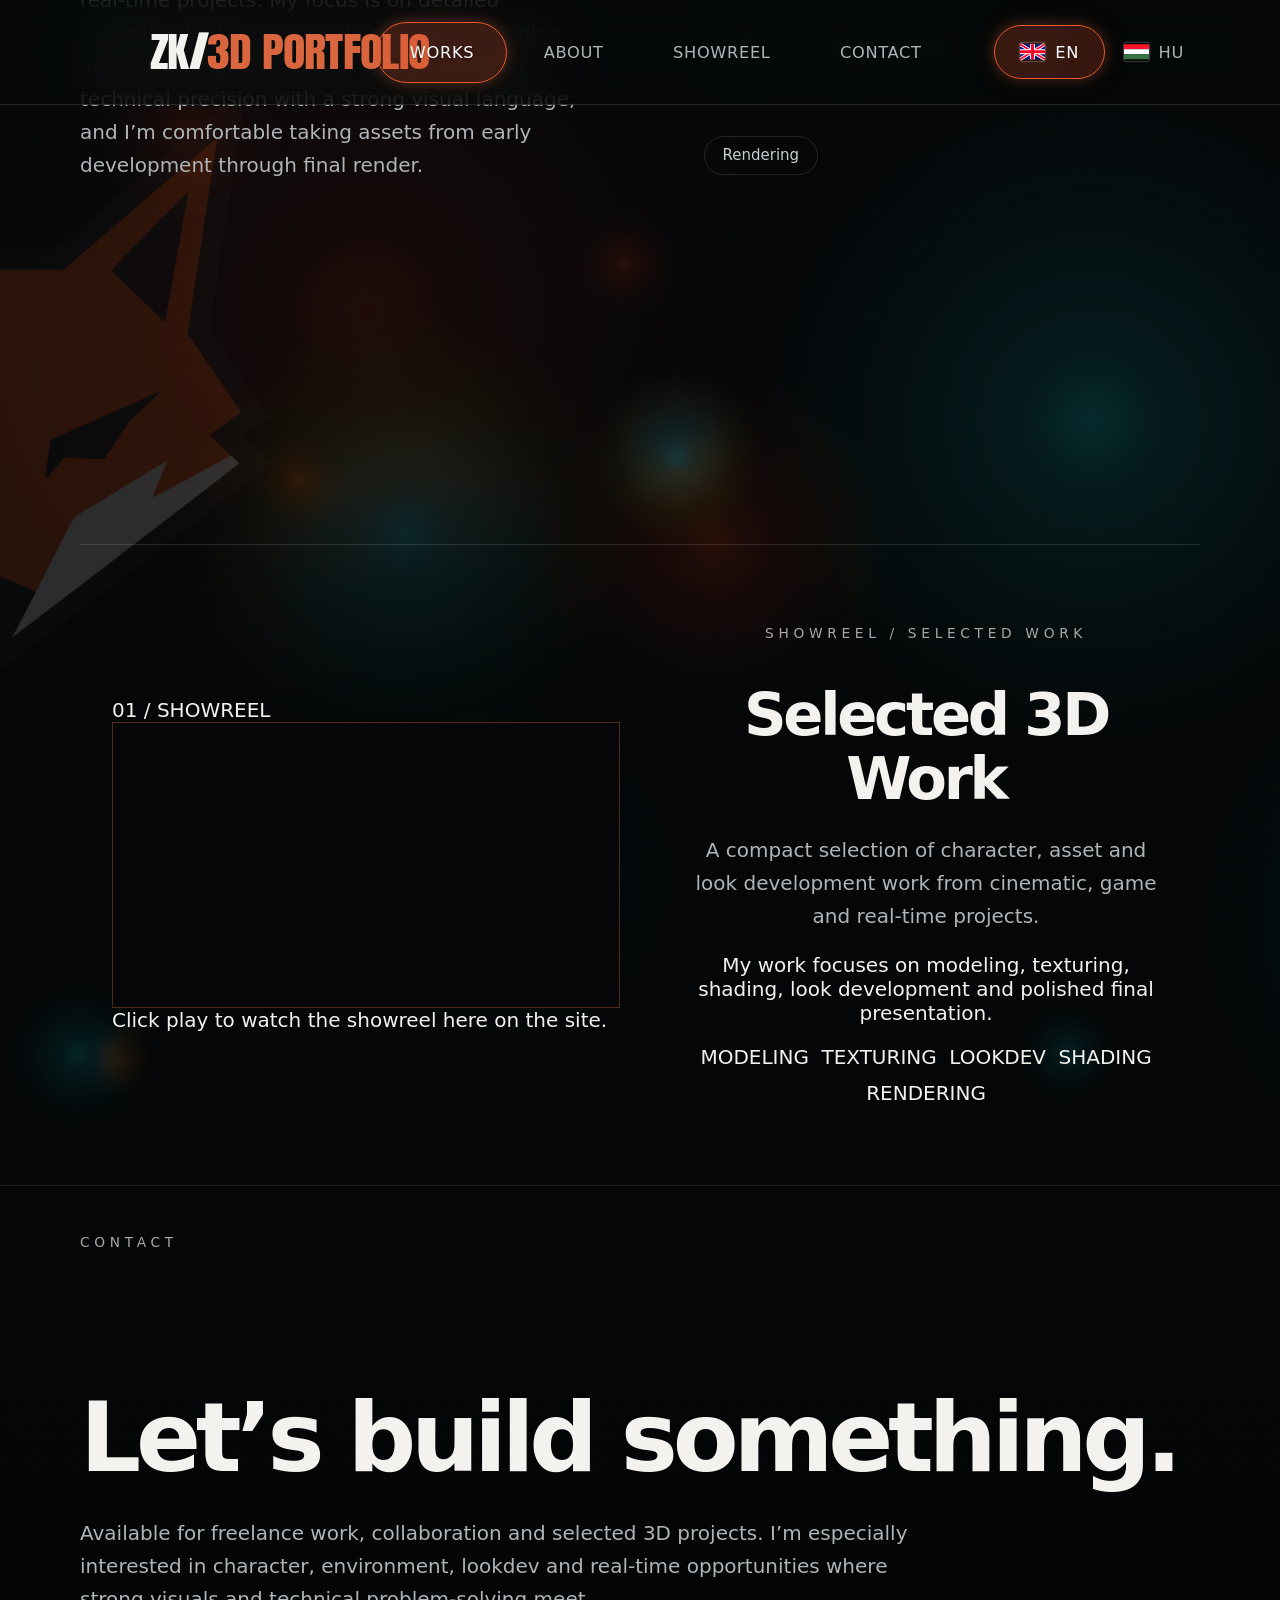
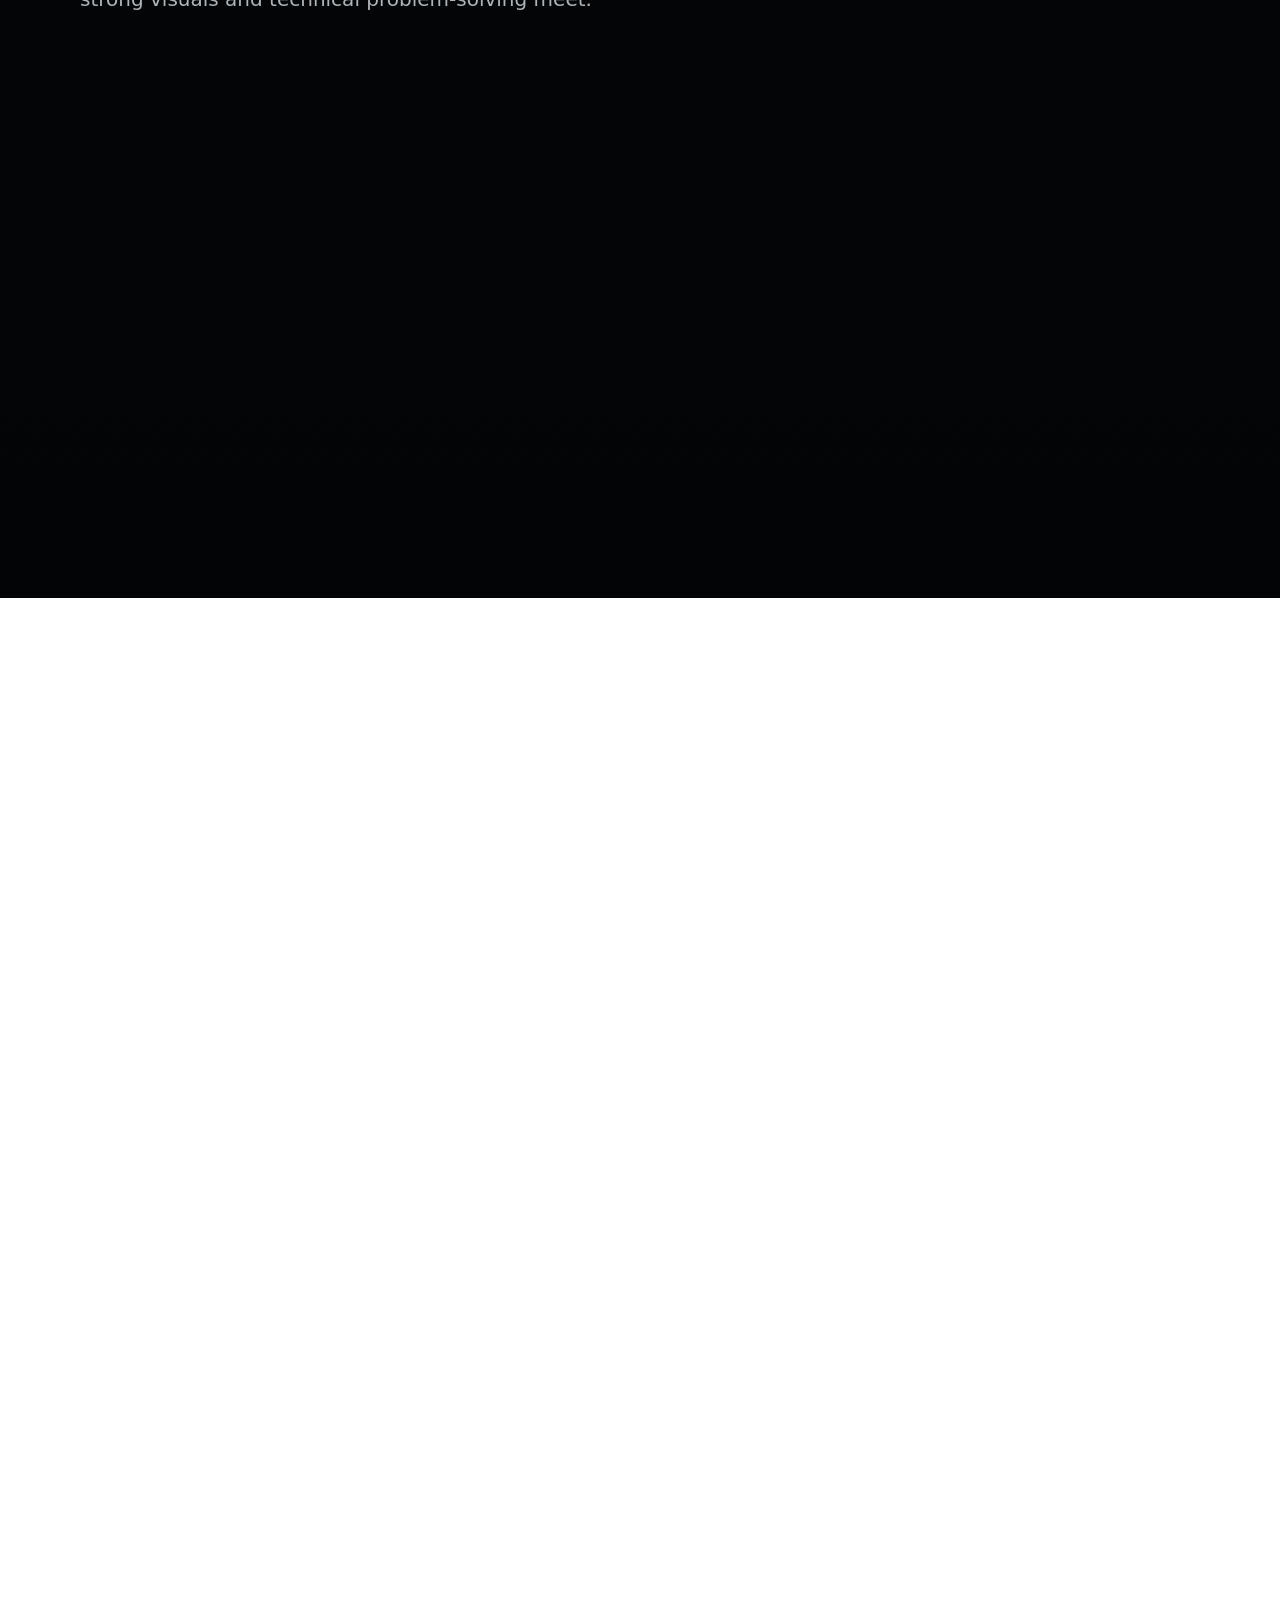
==== commit 135de311: "Use Kshatriya H in upper-left hero and bring Sazabi to foreground" ====
--- a/index.html
+++ b/index.html
@@ -1 +1 @@
-<!doctype html><html lang="en"><head><meta charset="utf-8"><meta name="viewport" content="width=device-width,initial-scale=1"><title>Kócs Zoltán — 3D Portfolio Preview</title></head><body><script>fetch('base.html?v=hero63').then(r=>r.text()).then(html=>{html=html.replace('<a href="#work" class="active">WORK</a><a href="#about">ABOUT</a><a href="#contact">CONTACT</a>','<a href="#work" class="active" data-en="WORKS" data-hu="MUNKÁK">WORKS</a><a href="#about" data-en="ABOUT" data-hu="RÓLAM">ABOUT</a><a href="#showreel" data-en="SHOWREEL" data-hu="SHOWREEL">SHOWREEL</a><a href="#contact" data-en="CONTACT" data-hu="KAPCSOLAT">CONTACT</a>');html=html.replace('<div class="brand">','<div class="brand"><img class="kz-header-logo" src="https://raw.githubusercontent.com/fuxy-AI/zk-portfolio/main/assets/logo/kz-fox-logo.png" alt="KZ Fox logo">');html=html.replace('class="bottom">KÓCS<','class="bottom" style="text-transform:none">Kócs<');html=html.replace('class="bottom">Kócs<','class="bottom" style="text-transform:none">Kócs<');html=html.replace('const count=window.innerWidth<720?10:18;','const count=window.innerWidth<720?8:14;');html=html.replace('alpha:.10+Math.random()*.11};',"alpha:.12+Math.pow(Math.random(),.72)*.20,color:Math.random()<.3?'orange':'teal'};");html=html.replace('const orange=[218,96,52],teal=[35,205,190];const rr=Math.round(lerp(orange[0],teal[0],progress)),gg=Math.round(lerp(orange[1],teal[1],progress)),bb=Math.round(lerp(orange[2],teal[2],progress));',"const teal=[24,200,184],orange=[255,48,8],c=p.color==='orange'?orange:teal;const rr=c[0],gg=c[1],bb=c[2];");html=html.replace('const r=22+Math.random()*56;','const baseR=10+Math.pow(Math.random(),1.35)*104;const r=Math.min(baseR*(Math.random()<.22?2:1),Math.min(W,H)*.28);');const c5='<figure class="card c5"><img src="assets/KshatriyaH.jpg" alt="Kshatriya side view"><figcaption class="tag">KSHATRIYA</figcaption><span class="num">05</span></figure>';html=html.replace(c5,c5+'<figure class="card c6 croki-hero"><img src="https://raw.githubusercontent.com/fuxy-AI/zk-portfolio/main/assets/Kroki/kroki_render_final.jpg" alt="Croki — final character render"><figcaption class="tag">CROKI</figcaption></figure><figure class="card c7"><img src="assets/KshatriyaI.jpg" alt="Kshatriya detail I"></figure>');html=html.replace(c5,'<figure class="card c5 space-marine-hero"><img src="https://raw.githubusercontent.com/fuxy-AI/zk-portfolio/main/assets/SpaceMarine/SM1.jpg" alt="Space Marine — featured render"><figcaption class="tag">SPACE MARINE</figcaption></figure>');html=html.replace('<figure class="card c2"><img src="assets/KshatriyaC.jpg" alt="Kshatriya view"><figcaption class="tag">KSHATRIYA</figcaption><span class="num">02</span></figure>','<figure class="card c2"><img src="https://raw.githubusercontent.com/fuxy-AI/zk-portfolio/main/assets/Gipsy%20Danger/Gipsy_Danger_Dual.jpg" alt="Gipsy Danger — dual view 06"><figcaption class="tag">GIPSY DANGER</figcaption><span class="num">06</span></figure>');html=html.replace('<figure class="card c1"><img src="assets/KshatriyaA.jpg" alt="Kshatriya front view">','<figure class="card c1"><img src="assets/KshatriyaG.jpg" alt="Kshatriya detail G">');html=html.replace('<figure class="card c4"><img src="assets/KshatriyaF.jpg" alt="Kshatriya front three quarter"><figcaption class="tag">KSHATRIYA</figcaption><span class="num">04</span></figure>','<figure class="card c4 sazabi-hero"><img src="https://raw.githubusercontent.com/fuxy-AI/zk-portfolio/main/assets/Sazabi/fullBody_render_v037.jpg?v=112" alt="Sazabi — featured full-body render"><figcaption class="tag">SAZABI</figcaption></figure>');const d='<div class="combo-decor"><div class="ring r1"></div><div class="ring r2"></div><div class="cg co"></div><div class="cg ct"></div><div class="coord">X 072<br>Y 041<br>Z 018</div><div class="tech">3D<br>GAME<br>CINEMATIC<br>REAL-TIME</div><div class="cross x1">+</div><div class="cross x2">+</div></div><div class="pmeta"><b>01 / KSHATRIYA</b><span>CHARACTER ASSET</span><span>MODELING / TEXTURING</span><span>LOOKDEV</span></div>';html=html.replace('<div class="stage">','<div class="stage">'+d);const showreel=`<section id="showreel" class="section section-anchor showreel-section"><div class="showreel-video"><div class="showreel-kicker">01 / SHOWREEL</div><div class="showreel-frame"><iframe src="https://www.youtube.com/embed/YmtCGnmd5ZM?rel=0&modestbranding=1" title="Kócs Zoltán 3D Showreel" loading="lazy" allow="accelerometer; clipboard-write; encrypted-media; gyroscope; picture-in-picture; web-share" allowfullscreen></iframe></div><div class="showreel-note">Click play to watch the showreel here on the site.</div></div><div class="showreel-copy"><div class="eyebrow">SHOWREEL / SELECTED WORK</div><h2>Selected 3D Work</h2><p class="lead">A compact selection of character, asset and look development work from cinematic, game and real-time projects.</p><p class="showreel-text">My work focuses on modeling, texturing, shading, look development and polished final presentation.</p><div class="showreel-tags"><span>MODELING</span><span>TEXTURING</span><span>LOOKDEV</span><span>SHADING</span><span>RENDERING</span></div></div></section>`;html=html.replace('<section id="contact" class="section section-anchor">',showreel+'<section id="contact" class="section section-anchor">');const css=`<style>.kz-header-logo{width:34px;height:34px;object-fit:contain;display:block;flex:0 0 auto;margin-right:10px}.brand{display:flex!important;align-items:center!important}.ambient-physics{filter:brightness(1.82) contrast(1.16) saturate(1.72) blur(2.5px)!important;opacity:.92!important}.hero{padding-top:calc(var(--header) + 6px)!important;padding-bottom:88px!important;align-items:center!important}.hero .copy{padding-top:0!important;transform:translateY(-64px)!important}.hero .eyebrow{transform:translateY(-82px)!important;margin-bottom:28px!important}.hero .name{font-size:clamp(80px,9.15vw,162px)!important;line-height:.67!important}.hero .name .bottom{margin-top:24px!important;text-transform:none!important}.hero .stage{transform:translate(-7vw,-7vw)!important;height:min(700px,71vh)!important;overflow:visible}.ticker-wrap{bottom:22px!important}.hero .stage .c6{width:25%;height:24%;left:13%;top:68%;--rot:5deg;z-index:3}.hero .stage .c7{width:29%;height:25%;left:43%;top:65%;--rot:-5deg;z-index:4}.combo-decor{position:absolute;inset:-10%;z-index:1;pointer-events:none}.ring{position:absolute;border-radius:50%;aspect-ratio:1;animation:spin 65s linear infinite}.r1{width:83%;left:8%;top:0;border:1px solid rgba(255,91,42,.2);border-left-color:rgba(24,200,184,.3)}.r2{width:69%;left:15%;top:8%;border:1px dashed rgba(255,105,55,.15);animation-duration:88s;animation-direction:reverse}.cg{position:absolute;border-radius:50%;filter:blur(42px);opacity:.2}.co{width:48%;height:43%;right:0;top:16%;background:#ff4512}.ct{width:43%;height:38%;left:5%;bottom:0;background:#00b9ad}.coord,.tech{position:absolute;font:500 8px/1.7 Arial;letter-spacing:.22em;color:rgba(255,255,255,.3)}.coord{left:6%;bottom:13%}.tech{left:-2%;top:29%}.cross{position:absolute;color:rgba(255,88,30,.65)}.x1{left:5%;top:41%}.x2{right:3%;bottom:17%}.pmeta{position:absolute;right:-16%;top:15%;z-index:5;display:flex;flex-direction:column;gap:5px;font:500 8px/1.3 Arial;letter-spacing:.17em;color:rgba(255,255,255,.34)}@keyframes spin{to{transform:rotate(360deg)}}.showreel-section{scroll-margin-top:var(--header);min-height:auto;display:grid;grid-template-columns:minmax(520px,1.35fr) minmax(280px,.65fr);gap:clamp(42px,6vw,100px);align-items:center}.showreel-frame{position:relative;width:100%;aspect-ratio:16/9;border:1px solid rgba(217,102,62,.36);background:#050708;overflow:hidden}.showreel-frame iframe{position:absolute;inset:0;width:100%;height:100%;border:0}.showreel-copy{transform:translateX(-4vw)}.showreel-copy .eyebrow{transform:none!important}.showreel-copy h2{font-size:clamp(44px,5.3vw,82px)}.skills{align-items:center!important}.skills span{display:inline-flex!important;align-items:center!important;justify-content:center!important;width:auto!important;height:auto!important;min-height:0!important;padding:8px 14px!important;line-height:1.15!important;border-radius:999px!important;white-space:nowrap!important;flex:0 0 auto!important}.header .brand{font-size:29px!important}.header .kz-header-logo{width:40px!important;height:40px!important}.nav .sliding-marker{background:rgba(217,82,43,.24)!important}@media (min-width:721px) and (max-width:1365px){html{font-size:83.333%!important}.hero{padding-top:calc(var(--header) + 2px)!important;padding-bottom:82px!important}.hero .copy{transform:translateY(-50px)!important}.hero .eyebrow{transform:translateY(-68px)!important}.hero .stage{transform:translate(-5.8vw,-6vw)!important;height:min(583px,71vh)!important}.hero .name{font-size:clamp(66px,7.63vw,135px)!important}.role{font-size:clamp(38px,4.17vw,73px)!important}.ticker-wrap{bottom:18px!important}.section{padding-left:clamp(42px,5vw,82px)!important;padding-right:clamp(42px,5vw,82px)!important}}@media(max-width:1000px){.showreel-section{grid-template-columns:1fr}.showreel-copy{transform:none}}@media(max-width:720px){.kz-header-logo{width:29px;height:29px}.hero{padding-bottom:62px!important}.hero .copy{transform:none!important}.ticker-wrap{bottom:0!important}.hero .stage .c6,.hero .stage .c7,.combo-decor,.pmeta{display:none}}</style>`;html=html.replace('</head>',css+'<link rel="stylesheet" href="fox-background.css?v=3"><link rel="stylesheet" href="selected-work.css?v=107"><link rel="stylesheet" href="district-v53.css?v=60"><link rel="stylesheet" href="kshatriya-selected.css?v=1"><link rel="stylesheet" href="hero-depth-v93.css?v=13"><link rel="stylesheet" href="project-compact.css?v=14"><link rel="stylesheet" href="showreel-layout.css?v=1"><link rel="stylesheet" href="project-card-stack.css?v=5"></head>');html=html.replace('</body>','<scr'+'ipt src="selected-work.js?v=99"></scr'+'ipt><scr'+'ipt src="project-card-stack.js?v=5"></scr'+'ipt></body>');document.open();document.write(html);document.close()})</script></body></html>+<!doctype html><html lang="en"><head><meta charset="utf-8"><meta name="viewport" content="width=device-width,initial-scale=1"><title>Kócs Zoltán — 3D Portfolio Preview</title></head><body><script>fetch('base.html?v=hero63').then(r=>r.text()).then(html=>{html=html.replace('<a href="#work" class="active">WORK</a><a href="#about">ABOUT</a><a href="#contact">CONTACT</a>','<a href="#work" class="active" data-en="WORKS" data-hu="MUNKÁK">WORKS</a><a href="#about" data-en="ABOUT" data-hu="RÓLAM">ABOUT</a><a href="#showreel" data-en="SHOWREEL" data-hu="SHOWREEL">SHOWREEL</a><a href="#contact" data-en="CONTACT" data-hu="KAPCSOLAT">CONTACT</a>');html=html.replace('<div class="brand">','<div class="brand"><img class="kz-header-logo" src="https://raw.githubusercontent.com/fuxy-AI/zk-portfolio/main/assets/logo/kz-fox-logo.png" alt="KZ Fox logo">');html=html.replace('class="bottom">KÓCS<','class="bottom" style="text-transform:none">Kócs<');html=html.replace('class="bottom">Kócs<','class="bottom" style="text-transform:none">Kócs<');html=html.replace('const count=window.innerWidth<720?10:18;','const count=window.innerWidth<720?8:14;');html=html.replace('alpha:.10+Math.random()*.11};',"alpha:.12+Math.pow(Math.random(),.72)*.20,color:Math.random()<.3?'orange':'teal'};");html=html.replace('const orange=[218,96,52],teal=[35,205,190];const rr=Math.round(lerp(orange[0],teal[0],progress)),gg=Math.round(lerp(orange[1],teal[1],progress)),bb=Math.round(lerp(orange[2],teal[2],progress));',"const teal=[24,200,184],orange=[255,48,8],c=p.color==='orange'?orange:teal;const rr=c[0],gg=c[1],bb=c[2];");html=html.replace('const r=22+Math.random()*56;','const baseR=10+Math.pow(Math.random(),1.35)*104;const r=Math.min(baseR*(Math.random()<.22?2:1),Math.min(W,H)*.28);');const c5='<figure class="card c5"><img src="assets/KshatriyaH.jpg" alt="Kshatriya side view"><figcaption class="tag">KSHATRIYA</figcaption><span class="num">05</span></figure>';html=html.replace(c5,c5+'<figure class="card c6 croki-hero"><img src="https://raw.githubusercontent.com/fuxy-AI/zk-portfolio/main/assets/Kroki/kroki_render_final.jpg" alt="Croki — final character render"><figcaption class="tag">CROKI</figcaption></figure><figure class="card c7"><img src="assets/KshatriyaI.jpg" alt="Kshatriya detail I"></figure>');html=html.replace(c5,'<figure class="card c5 space-marine-hero"><img src="https://raw.githubusercontent.com/fuxy-AI/zk-portfolio/main/assets/SpaceMarine/SM1.jpg" alt="Space Marine — featured render"><figcaption class="tag">SPACE MARINE</figcaption></figure>');html=html.replace('<figure class="card c2"><img src="assets/KshatriyaC.jpg" alt="Kshatriya view"><figcaption class="tag">KSHATRIYA</figcaption><span class="num">02</span></figure>','<figure class="card c2"><img src="https://raw.githubusercontent.com/fuxy-AI/zk-portfolio/main/assets/Gipsy%20Danger/Gipsy_Danger_Dual.jpg" alt="Gipsy Danger — dual view 06"><figcaption class="tag">GIPSY DANGER</figcaption><span class="num">06</span></figure>');html=html.replace('<figure class="card c1"><img src="assets/KshatriyaA.jpg" alt="Kshatriya front view">','<figure class="card c1"><img src="https://raw.githubusercontent.com/fuxy-AI/zk-portfolio/main/assets/Kshatriya/KshatriyaH.jpg" alt="Kshatriya — view H">');html=html.replace('<figure class="card c4"><img src="assets/KshatriyaF.jpg" alt="Kshatriya front three quarter"><figcaption class="tag">KSHATRIYA</figcaption><span class="num">04</span></figure>','<figure class="card c4 sazabi-hero"><img src="https://raw.githubusercontent.com/fuxy-AI/zk-portfolio/main/assets/Sazabi/fullBody_render_v037.jpg?v=112" alt="Sazabi — featured full-body render"><figcaption class="tag">SAZABI</figcaption></figure>');const d='<div class="combo-decor"><div class="ring r1"></div><div class="ring r2"></div><div class="cg co"></div><div class="cg ct"></div><div class="coord">X 072<br>Y 041<br>Z 018</div><div class="tech">3D<br>GAME<br>CINEMATIC<br>REAL-TIME</div><div class="cross x1">+</div><div class="cross x2">+</div></div><div class="pmeta"><b>01 / KSHATRIYA</b><span>CHARACTER ASSET</span><span>MODELING / TEXTURING</span><span>LOOKDEV</span></div>';html=html.replace('<div class="stage">','<div class="stage">'+d);const showreel=`<section id="showreel" class="section section-anchor showreel-section"><div class="showreel-video"><div class="showreel-kicker">01 / SHOWREEL</div><div class="showreel-frame"><iframe src="https://www.youtube.com/embed/YmtCGnmd5ZM?rel=0&modestbranding=1" title="Kócs Zoltán 3D Showreel" loading="lazy" allow="accelerometer; clipboard-write; encrypted-media; gyroscope; picture-in-picture; web-share" allowfullscreen></iframe></div><div class="showreel-note">Click play to watch the showreel here on the site.</div></div><div class="showreel-copy"><div class="eyebrow">SHOWREEL / SELECTED WORK</div><h2>Selected 3D Work</h2><p class="lead">A compact selection of character, asset and look development work from cinematic, game and real-time projects.</p><p class="showreel-text">My work focuses on modeling, texturing, shading, look development and polished final presentation.</p><div class="showreel-tags"><span>MODELING</span><span>TEXTURING</span><span>LOOKDEV</span><span>SHADING</span><span>RENDERING</span></div></div></section>`;html=html.replace('<section id="contact" class="section section-anchor">',showreel+'<section id="contact" class="section section-anchor">');const css=`<style>.kz-header-logo{width:34px;height:34px;object-fit:contain;display:block;flex:0 0 auto;margin-right:10px}.brand{display:flex!important;align-items:center!important}.ambient-physics{filter:brightness(1.82) contrast(1.16) saturate(1.72) blur(2.5px)!important;opacity:.92!important}.hero{padding-top:calc(var(--header) + 6px)!important;padding-bottom:88px!important;align-items:center!important}.hero .copy{padding-top:0!important;transform:translateY(-64px)!important}.hero .eyebrow{transform:translateY(-82px)!important;margin-bottom:28px!important}.hero .name{font-size:clamp(80px,9.15vw,162px)!important;line-height:.67!important}.hero .name .bottom{margin-top:24px!important;text-transform:none!important}.hero .stage{transform:translate(-7vw,-7vw)!important;height:min(700px,71vh)!important;overflow:visible}.ticker-wrap{bottom:22px!important}.hero .stage .c6{width:25%;height:24%;left:13%;top:68%;--rot:5deg;z-index:3}.hero .stage .c7{width:29%;height:25%;left:43%;top:65%;--rot:-5deg;z-index:4}.combo-decor{position:absolute;inset:-10%;z-index:1;pointer-events:none}.ring{position:absolute;border-radius:50%;aspect-ratio:1;animation:spin 65s linear infinite}.r1{width:83%;left:8%;top:0;border:1px solid rgba(255,91,42,.2);border-left-color:rgba(24,200,184,.3)}.r2{width:69%;left:15%;top:8%;border:1px dashed rgba(255,105,55,.15);animation-duration:88s;animation-direction:reverse}.cg{position:absolute;border-radius:50%;filter:blur(42px);opacity:.2}.co{width:48%;height:43%;right:0;top:16%;background:#ff4512}.ct{width:43%;height:38%;left:5%;bottom:0;background:#00b9ad}.coord,.tech{position:absolute;font:500 8px/1.7 Arial;letter-spacing:.22em;color:rgba(255,255,255,.3)}.coord{left:6%;bottom:13%}.tech{left:-2%;top:29%}.cross{position:absolute;color:rgba(255,88,30,.65)}.x1{left:5%;top:41%}.x2{right:3%;bottom:17%}.pmeta{position:absolute;right:-16%;top:15%;z-index:5;display:flex;flex-direction:column;gap:5px;font:500 8px/1.3 Arial;letter-spacing:.17em;color:rgba(255,255,255,.34)}@keyframes spin{to{transform:rotate(360deg)}}.showreel-section{scroll-margin-top:var(--header);min-height:auto;display:grid;grid-template-columns:minmax(520px,1.35fr) minmax(280px,.65fr);gap:clamp(42px,6vw,100px);align-items:center}.showreel-frame{position:relative;width:100%;aspect-ratio:16/9;border:1px solid rgba(217,102,62,.36);background:#050708;overflow:hidden}.showreel-frame iframe{position:absolute;inset:0;width:100%;height:100%;border:0}.showreel-copy{transform:translateX(-4vw)}.showreel-copy .eyebrow{transform:none!important}.showreel-copy h2{font-size:clamp(44px,5.3vw,82px)}.skills{align-items:center!important}.skills span{display:inline-flex!important;align-items:center!important;justify-content:center!important;width:auto!important;height:auto!important;min-height:0!important;padding:8px 14px!important;line-height:1.15!important;border-radius:999px!important;white-space:nowrap!important;flex:0 0 auto!important}.header .brand{font-size:29px!important}.header .kz-header-logo{width:40px!important;height:40px!important}.nav .sliding-marker{background:rgba(217,82,43,.24)!important}@media (min-width:721px) and (max-width:1365px){html{font-size:83.333%!important}.hero{padding-top:calc(var(--header) + 2px)!important;padding-bottom:82px!important}.hero .copy{transform:translateY(-50px)!important}.hero .eyebrow{transform:translateY(-68px)!important}.hero .stage{transform:translate(-5.8vw,-6vw)!important;height:min(583px,71vh)!important}.hero .name{font-size:clamp(66px,7.63vw,135px)!important}.role{font-size:clamp(38px,4.17vw,73px)!important}.ticker-wrap{bottom:18px!important}.section{padding-left:clamp(42px,5vw,82px)!important;padding-right:clamp(42px,5vw,82px)!important}}@media(max-width:1000px){.showreel-section{grid-template-columns:1fr}.showreel-copy{transform:none}}@media(max-width:720px){.kz-header-logo{width:29px;height:29px}.hero{padding-bottom:62px!important}.hero .copy{transform:none!important}.ticker-wrap{bottom:0!important}.hero .stage .c6,.hero .stage .c7,.combo-decor,.pmeta{display:none}}</style>`;html=html.replace('</head>',css+'<link rel="stylesheet" href="fox-background.css?v=3"><link rel="stylesheet" href="selected-work.css?v=107"><link rel="stylesheet" href="district-v53.css?v=60"><link rel="stylesheet" href="kshatriya-selected.css?v=1"><link rel="stylesheet" href="hero-depth-v93.css?v=14"><link rel="stylesheet" href="project-compact.css?v=14"><link rel="stylesheet" href="showreel-layout.css?v=1"><link rel="stylesheet" href="project-card-stack.css?v=5"></head>');html=html.replace('</body>','<scr'+'ipt src="selected-work.js?v=99"></scr'+'ipt><scr'+'ipt src="project-card-stack.js?v=5"></scr'+'ipt></body>');document.open();document.write(html);document.close()})</script></body></html>
--- a/hero-depth-v93.css
+++ b/hero-depth-v93.css
@@ -105,3 +105,11 @@
 .hero .stage .card.c2{width:36%!important;left:57%!important;top:3%!important;z-index:4!important;--tz:0px}
 .hero .stage .card:hover{z-index:50!important}
 }
+
+/* Keep the central featured Sazabi ahead of every neighboring card, including hover. */
+.hero .stage .card.c4.sazabi-hero{
+z-index:100!important;--tz:90px;
+}
+@media(min-width:721px){
+.hero .stage .card.c4.sazabi-hero{z-index:100!important;--tz:90px}
+}
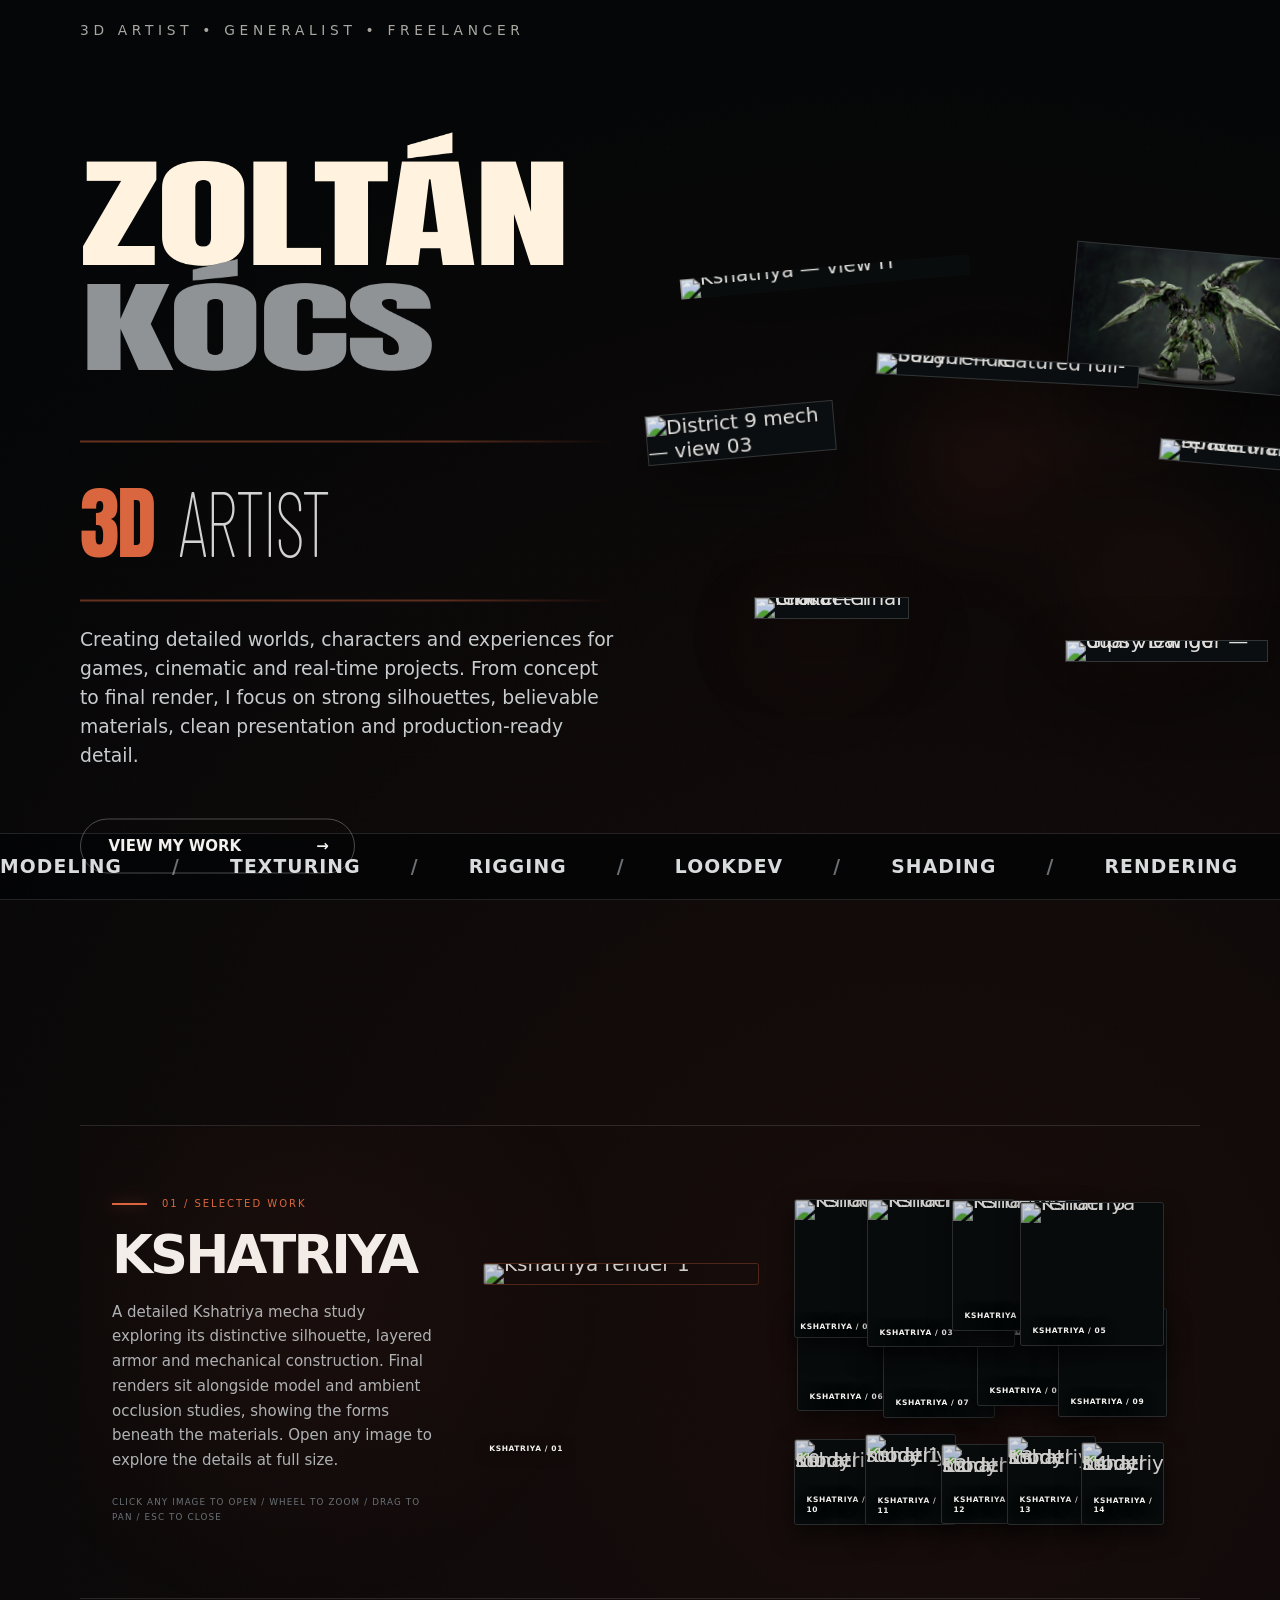
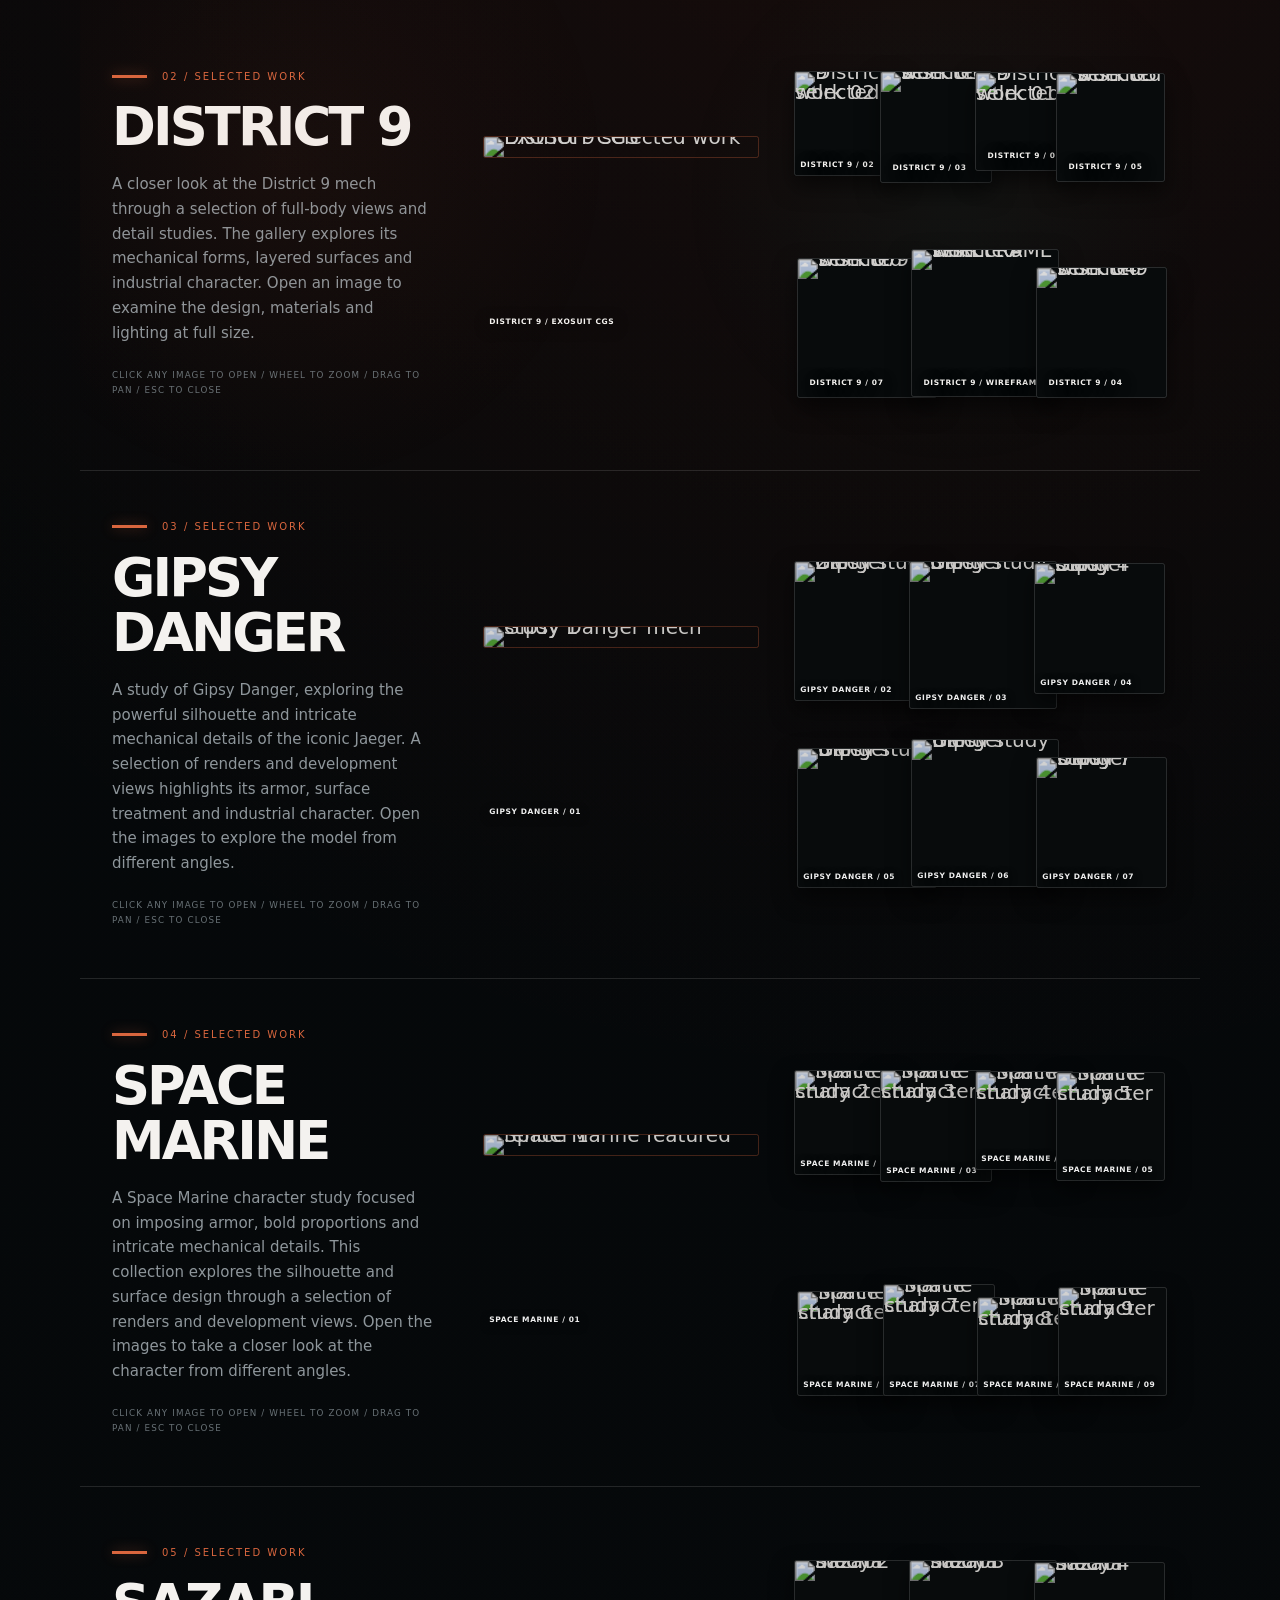
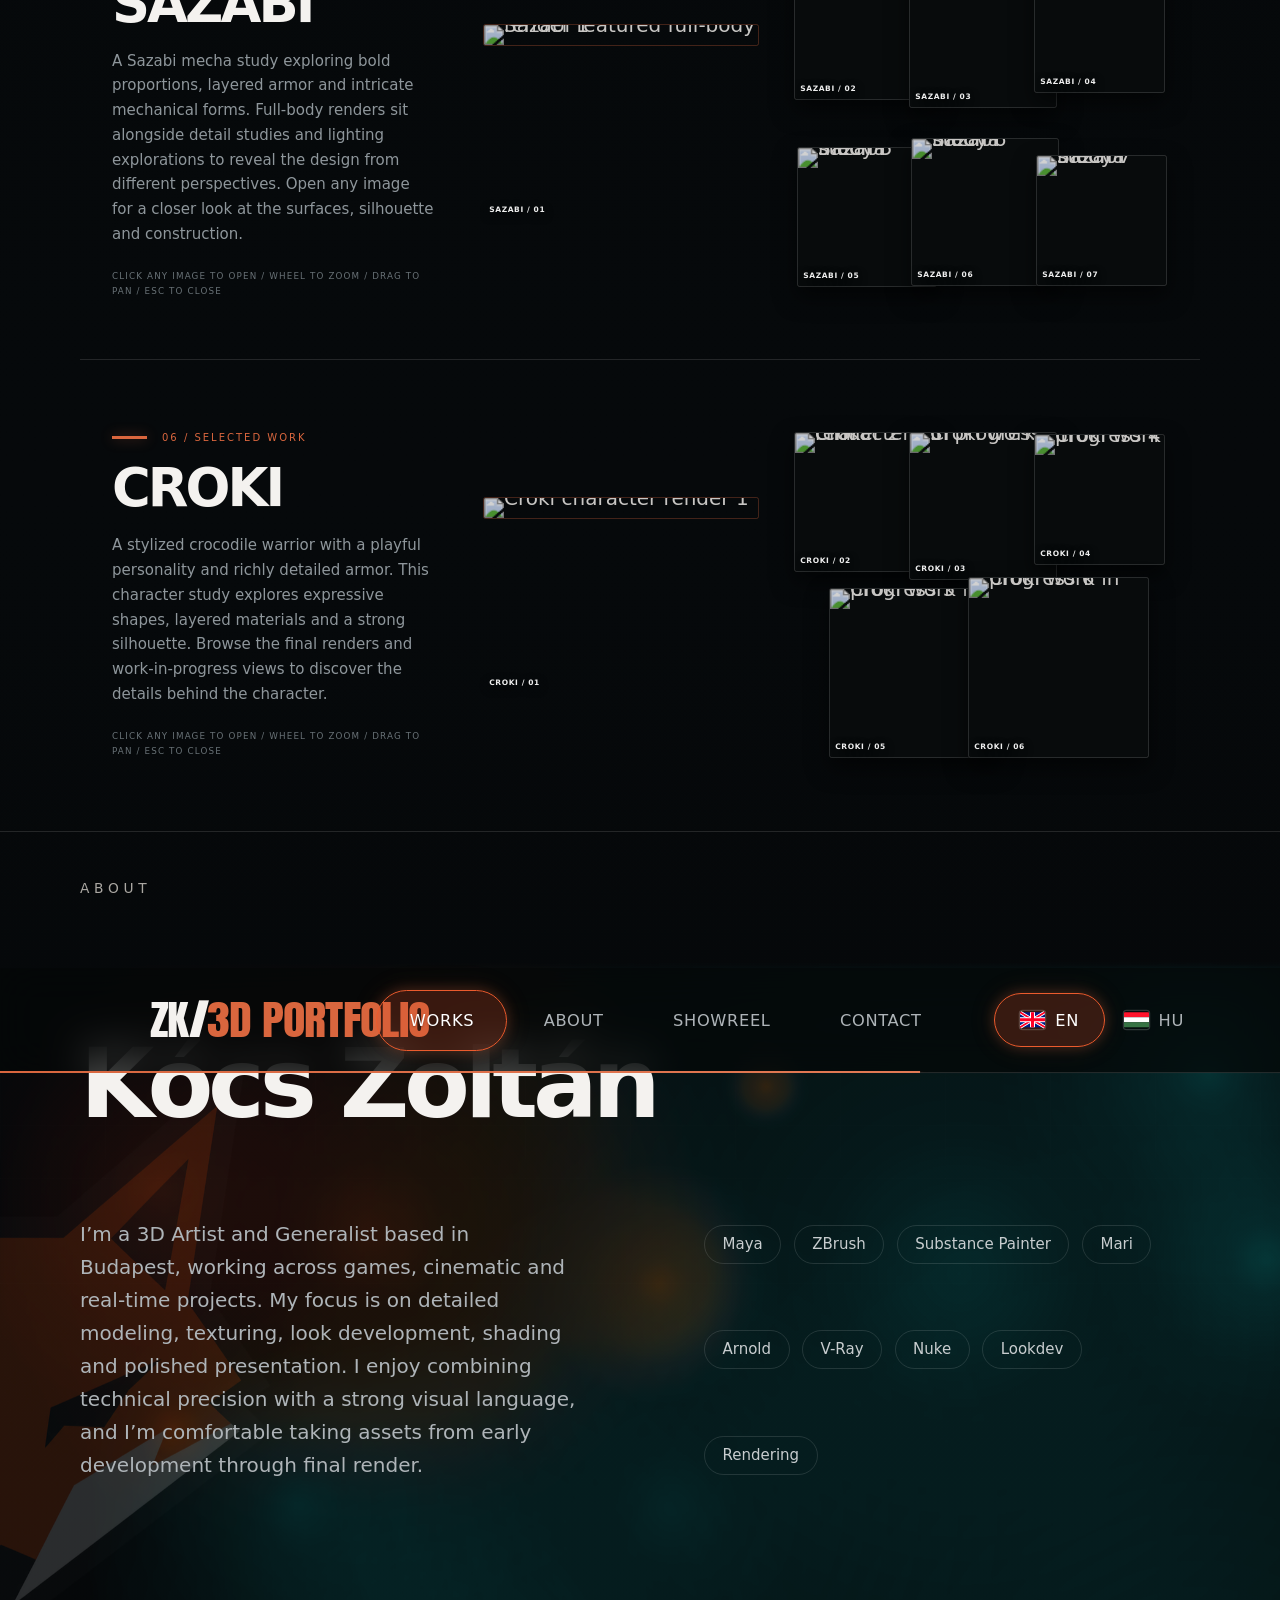
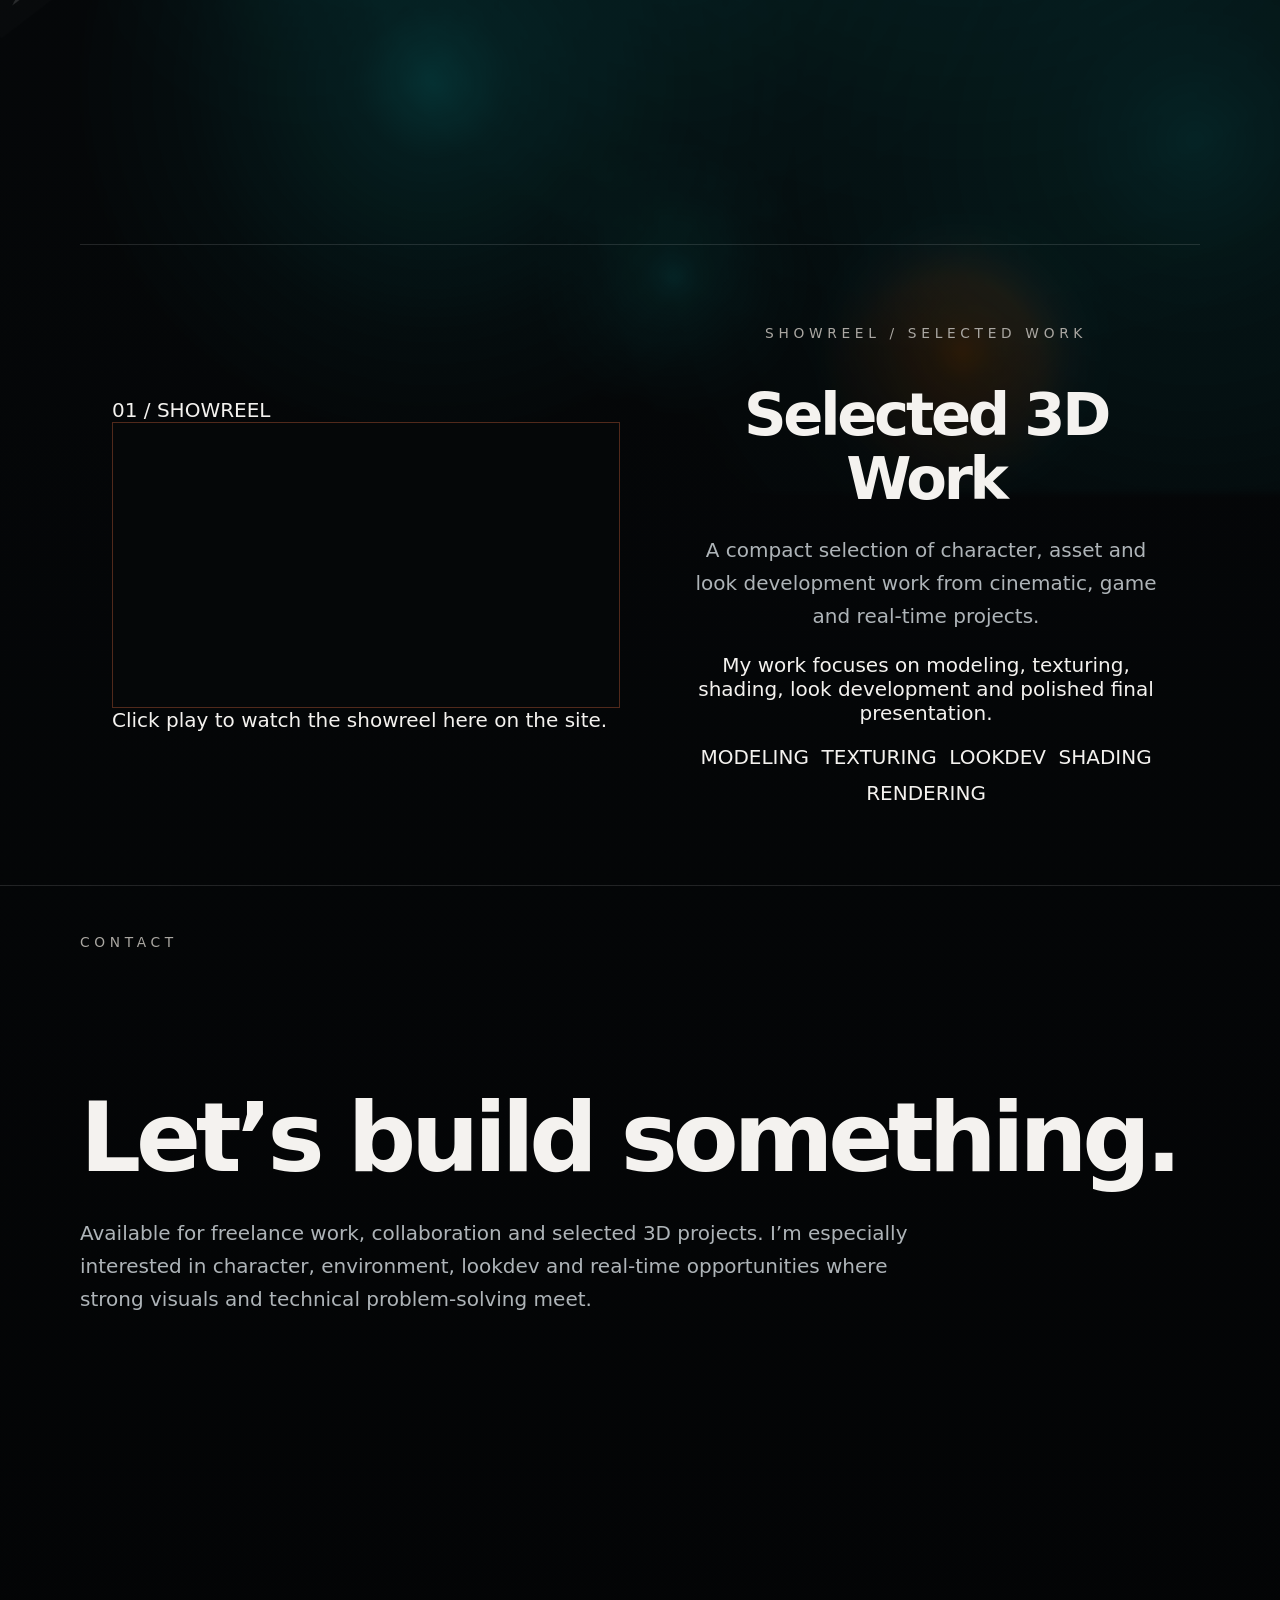
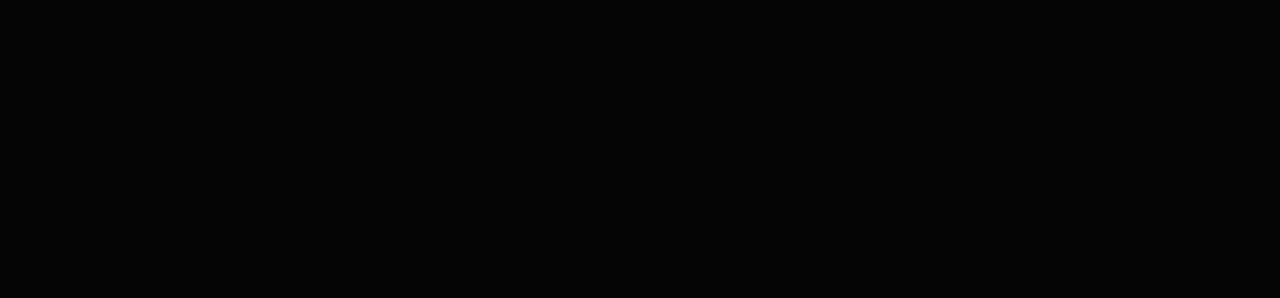
==== commit 770ee0f8: "Swap Gipsy and lower-right Kshatriya; foreground Gipsy and expose upper-right card" ====
--- a/index.html
+++ b/index.html
@@ -1 +1 @@
-<!doctype html><html lang="en"><head><meta charset="utf-8"><meta name="viewport" content="width=device-width,initial-scale=1"><title>Kócs Zoltán — 3D Portfolio Preview</title></head><body><script>fetch('base.html?v=hero63').then(r=>r.text()).then(html=>{html=html.replace('<a href="#work" class="active">WORK</a><a href="#about">ABOUT</a><a href="#contact">CONTACT</a>','<a href="#work" class="active" data-en="WORKS" data-hu="MUNKÁK">WORKS</a><a href="#about" data-en="ABOUT" data-hu="RÓLAM">ABOUT</a><a href="#showreel" data-en="SHOWREEL" data-hu="SHOWREEL">SHOWREEL</a><a href="#contact" data-en="CONTACT" data-hu="KAPCSOLAT">CONTACT</a>');html=html.replace('<div class="brand">','<div class="brand"><img class="kz-header-logo" src="https://raw.githubusercontent.com/fuxy-AI/zk-portfolio/main/assets/logo/kz-fox-logo.png" alt="KZ Fox logo">');html=html.replace('class="bottom">KÓCS<','class="bottom" style="text-transform:none">Kócs<');html=html.replace('class="bottom">Kócs<','class="bottom" style="text-transform:none">Kócs<');html=html.replace('const count=window.innerWidth<720?10:18;','const count=window.innerWidth<720?8:14;');html=html.replace('alpha:.10+Math.random()*.11};',"alpha:.12+Math.pow(Math.random(),.72)*.20,color:Math.random()<.3?'orange':'teal'};");html=html.replace('const orange=[218,96,52],teal=[35,205,190];const rr=Math.round(lerp(orange[0],teal[0],progress)),gg=Math.round(lerp(orange[1],teal[1],progress)),bb=Math.round(lerp(orange[2],teal[2],progress));',"const teal=[24,200,184],orange=[255,48,8],c=p.color==='orange'?orange:teal;const rr=c[0],gg=c[1],bb=c[2];");html=html.replace('const r=22+Math.random()*56;','const baseR=10+Math.pow(Math.random(),1.35)*104;const r=Math.min(baseR*(Math.random()<.22?2:1),Math.min(W,H)*.28);');const c5='<figure class="card c5"><img src="assets/KshatriyaH.jpg" alt="Kshatriya side view"><figcaption class="tag">KSHATRIYA</figcaption><span class="num">05</span></figure>';html=html.replace(c5,c5+'<figure class="card c6 croki-hero"><img src="https://raw.githubusercontent.com/fuxy-AI/zk-portfolio/main/assets/Kroki/kroki_render_final.jpg" alt="Croki — final character render"><figcaption class="tag">CROKI</figcaption></figure><figure class="card c7"><img src="assets/KshatriyaI.jpg" alt="Kshatriya detail I"></figure>');html=html.replace(c5,'<figure class="card c5 space-marine-hero"><img src="https://raw.githubusercontent.com/fuxy-AI/zk-portfolio/main/assets/SpaceMarine/SM1.jpg" alt="Space Marine — featured render"><figcaption class="tag">SPACE MARINE</figcaption></figure>');html=html.replace('<figure class="card c2"><img src="assets/KshatriyaC.jpg" alt="Kshatriya view"><figcaption class="tag">KSHATRIYA</figcaption><span class="num">02</span></figure>','<figure class="card c2"><img src="https://raw.githubusercontent.com/fuxy-AI/zk-portfolio/main/assets/Gipsy%20Danger/Gipsy_Danger_Dual.jpg" alt="Gipsy Danger — dual view 06"><figcaption class="tag">GIPSY DANGER</figcaption><span class="num">06</span></figure>');html=html.replace('<figure class="card c1"><img src="assets/KshatriyaA.jpg" alt="Kshatriya front view">','<figure class="card c1"><img src="https://raw.githubusercontent.com/fuxy-AI/zk-portfolio/main/assets/Kshatriya/KshatriyaH.jpg" alt="Kshatriya — view H">');html=html.replace('<figure class="card c4"><img src="assets/KshatriyaF.jpg" alt="Kshatriya front three quarter"><figcaption class="tag">KSHATRIYA</figcaption><span class="num">04</span></figure>','<figure class="card c4 sazabi-hero"><img src="https://raw.githubusercontent.com/fuxy-AI/zk-portfolio/main/assets/Sazabi/fullBody_render_v037.jpg?v=112" alt="Sazabi — featured full-body render"><figcaption class="tag">SAZABI</figcaption></figure>');const d='<div class="combo-decor"><div class="ring r1"></div><div class="ring r2"></div><div class="cg co"></div><div class="cg ct"></div><div class="coord">X 072<br>Y 041<br>Z 018</div><div class="tech">3D<br>GAME<br>CINEMATIC<br>REAL-TIME</div><div class="cross x1">+</div><div class="cross x2">+</div></div><div class="pmeta"><b>01 / KSHATRIYA</b><span>CHARACTER ASSET</span><span>MODELING / TEXTURING</span><span>LOOKDEV</span></div>';html=html.replace('<div class="stage">','<div class="stage">'+d);const showreel=`<section id="showreel" class="section section-anchor showreel-section"><div class="showreel-video"><div class="showreel-kicker">01 / SHOWREEL</div><div class="showreel-frame"><iframe src="https://www.youtube.com/embed/YmtCGnmd5ZM?rel=0&modestbranding=1" title="Kócs Zoltán 3D Showreel" loading="lazy" allow="accelerometer; clipboard-write; encrypted-media; gyroscope; picture-in-picture; web-share" allowfullscreen></iframe></div><div class="showreel-note">Click play to watch the showreel here on the site.</div></div><div class="showreel-copy"><div class="eyebrow">SHOWREEL / SELECTED WORK</div><h2>Selected 3D Work</h2><p class="lead">A compact selection of character, asset and look development work from cinematic, game and real-time projects.</p><p class="showreel-text">My work focuses on modeling, texturing, shading, look development and polished final presentation.</p><div class="showreel-tags"><span>MODELING</span><span>TEXTURING</span><span>LOOKDEV</span><span>SHADING</span><span>RENDERING</span></div></div></section>`;html=html.replace('<section id="contact" class="section section-anchor">',showreel+'<section id="contact" class="section section-anchor">');const css=`<style>.kz-header-logo{width:34px;height:34px;object-fit:contain;display:block;flex:0 0 auto;margin-right:10px}.brand{display:flex!important;align-items:center!important}.ambient-physics{filter:brightness(1.82) contrast(1.16) saturate(1.72) blur(2.5px)!important;opacity:.92!important}.hero{padding-top:calc(var(--header) + 6px)!important;padding-bottom:88px!important;align-items:center!important}.hero .copy{padding-top:0!important;transform:translateY(-64px)!important}.hero .eyebrow{transform:translateY(-82px)!important;margin-bottom:28px!important}.hero .name{font-size:clamp(80px,9.15vw,162px)!important;line-height:.67!important}.hero .name .bottom{margin-top:24px!important;text-transform:none!important}.hero .stage{transform:translate(-7vw,-7vw)!important;height:min(700px,71vh)!important;overflow:visible}.ticker-wrap{bottom:22px!important}.hero .stage .c6{width:25%;height:24%;left:13%;top:68%;--rot:5deg;z-index:3}.hero .stage .c7{width:29%;height:25%;left:43%;top:65%;--rot:-5deg;z-index:4}.combo-decor{position:absolute;inset:-10%;z-index:1;pointer-events:none}.ring{position:absolute;border-radius:50%;aspect-ratio:1;animation:spin 65s linear infinite}.r1{width:83%;left:8%;top:0;border:1px solid rgba(255,91,42,.2);border-left-color:rgba(24,200,184,.3)}.r2{width:69%;left:15%;top:8%;border:1px dashed rgba(255,105,55,.15);animation-duration:88s;animation-direction:reverse}.cg{position:absolute;border-radius:50%;filter:blur(42px);opacity:.2}.co{width:48%;height:43%;right:0;top:16%;background:#ff4512}.ct{width:43%;height:38%;left:5%;bottom:0;background:#00b9ad}.coord,.tech{position:absolute;font:500 8px/1.7 Arial;letter-spacing:.22em;color:rgba(255,255,255,.3)}.coord{left:6%;bottom:13%}.tech{left:-2%;top:29%}.cross{position:absolute;color:rgba(255,88,30,.65)}.x1{left:5%;top:41%}.x2{right:3%;bottom:17%}.pmeta{position:absolute;right:-16%;top:15%;z-index:5;display:flex;flex-direction:column;gap:5px;font:500 8px/1.3 Arial;letter-spacing:.17em;color:rgba(255,255,255,.34)}@keyframes spin{to{transform:rotate(360deg)}}.showreel-section{scroll-margin-top:var(--header);min-height:auto;display:grid;grid-template-columns:minmax(520px,1.35fr) minmax(280px,.65fr);gap:clamp(42px,6vw,100px);align-items:center}.showreel-frame{position:relative;width:100%;aspect-ratio:16/9;border:1px solid rgba(217,102,62,.36);background:#050708;overflow:hidden}.showreel-frame iframe{position:absolute;inset:0;width:100%;height:100%;border:0}.showreel-copy{transform:translateX(-4vw)}.showreel-copy .eyebrow{transform:none!important}.showreel-copy h2{font-size:clamp(44px,5.3vw,82px)}.skills{align-items:center!important}.skills span{display:inline-flex!important;align-items:center!important;justify-content:center!important;width:auto!important;height:auto!important;min-height:0!important;padding:8px 14px!important;line-height:1.15!important;border-radius:999px!important;white-space:nowrap!important;flex:0 0 auto!important}.header .brand{font-size:29px!important}.header .kz-header-logo{width:40px!important;height:40px!important}.nav .sliding-marker{background:rgba(217,82,43,.24)!important}@media (min-width:721px) and (max-width:1365px){html{font-size:83.333%!important}.hero{padding-top:calc(var(--header) + 2px)!important;padding-bottom:82px!important}.hero .copy{transform:translateY(-50px)!important}.hero .eyebrow{transform:translateY(-68px)!important}.hero .stage{transform:translate(-5.8vw,-6vw)!important;height:min(583px,71vh)!important}.hero .name{font-size:clamp(66px,7.63vw,135px)!important}.role{font-size:clamp(38px,4.17vw,73px)!important}.ticker-wrap{bottom:18px!important}.section{padding-left:clamp(42px,5vw,82px)!important;padding-right:clamp(42px,5vw,82px)!important}}@media(max-width:1000px){.showreel-section{grid-template-columns:1fr}.showreel-copy{transform:none}}@media(max-width:720px){.kz-header-logo{width:29px;height:29px}.hero{padding-bottom:62px!important}.hero .copy{transform:none!important}.ticker-wrap{bottom:0!important}.hero .stage .c6,.hero .stage .c7,.combo-decor,.pmeta{display:none}}</style>`;html=html.replace('</head>',css+'<link rel="stylesheet" href="fox-background.css?v=3"><link rel="stylesheet" href="selected-work.css?v=107"><link rel="stylesheet" href="district-v53.css?v=60"><link rel="stylesheet" href="kshatriya-selected.css?v=1"><link rel="stylesheet" href="hero-depth-v93.css?v=14"><link rel="stylesheet" href="project-compact.css?v=14"><link rel="stylesheet" href="showreel-layout.css?v=1"><link rel="stylesheet" href="project-card-stack.css?v=5"></head>');html=html.replace('</body>','<scr'+'ipt src="selected-work.js?v=99"></scr'+'ipt><scr'+'ipt src="project-card-stack.js?v=5"></scr'+'ipt></body>');document.open();document.write(html);document.close()})</script></body></html>+<!doctype html><html lang="en"><head><meta charset="utf-8"><meta name="viewport" content="width=device-width,initial-scale=1"><title>Kócs Zoltán — 3D Portfolio Preview</title></head><body><script>fetch('base.html?v=hero63').then(r=>r.text()).then(html=>{html=html.replace('<a href="#work" class="active">WORK</a><a href="#about">ABOUT</a><a href="#contact">CONTACT</a>','<a href="#work" class="active" data-en="WORKS" data-hu="MUNKÁK">WORKS</a><a href="#about" data-en="ABOUT" data-hu="RÓLAM">ABOUT</a><a href="#showreel" data-en="SHOWREEL" data-hu="SHOWREEL">SHOWREEL</a><a href="#contact" data-en="CONTACT" data-hu="KAPCSOLAT">CONTACT</a>');html=html.replace('<div class="brand">','<div class="brand"><img class="kz-header-logo" src="https://raw.githubusercontent.com/fuxy-AI/zk-portfolio/main/assets/logo/kz-fox-logo.png" alt="KZ Fox logo">');html=html.replace('class="bottom">KÓCS<','class="bottom" style="text-transform:none">Kócs<');html=html.replace('class="bottom">Kócs<','class="bottom" style="text-transform:none">Kócs<');html=html.replace('const count=window.innerWidth<720?10:18;','const count=window.innerWidth<720?8:14;');html=html.replace('alpha:.10+Math.random()*.11};',"alpha:.12+Math.pow(Math.random(),.72)*.20,color:Math.random()<.3?'orange':'teal'};");html=html.replace('const orange=[218,96,52],teal=[35,205,190];const rr=Math.round(lerp(orange[0],teal[0],progress)),gg=Math.round(lerp(orange[1],teal[1],progress)),bb=Math.round(lerp(orange[2],teal[2],progress));',"const teal=[24,200,184],orange=[255,48,8],c=p.color==='orange'?orange:teal;const rr=c[0],gg=c[1],bb=c[2];");html=html.replace('const r=22+Math.random()*56;','const baseR=10+Math.pow(Math.random(),1.35)*104;const r=Math.min(baseR*(Math.random()<.22?2:1),Math.min(W,H)*.28);');const c5='<figure class="card c5"><img src="assets/KshatriyaH.jpg" alt="Kshatriya side view"><figcaption class="tag">KSHATRIYA</figcaption><span class="num">05</span></figure>';html=html.replace(c5,c5+'<figure class="card c6 croki-hero"><img src="https://raw.githubusercontent.com/fuxy-AI/zk-portfolio/main/assets/Kroki/kroki_render_final.jpg" alt="Croki — final character render"><figcaption class="tag">CROKI</figcaption></figure><figure class="card c7 gipsy-hero"><img src="https://raw.githubusercontent.com/fuxy-AI/zk-portfolio/main/assets/Gipsy%20Danger/Gipsy_Danger_Dual.jpg" alt="Gipsy Danger — dual view 06"><figcaption class="tag">GIPSY DANGER</figcaption></figure>');html=html.replace(c5,'<figure class="card c5 space-marine-hero"><img src="https://raw.githubusercontent.com/fuxy-AI/zk-portfolio/main/assets/SpaceMarine/SM1.jpg" alt="Space Marine — featured render"><figcaption class="tag">SPACE MARINE</figcaption></figure>');html=html.replace('<figure class="card c2"><img src="assets/KshatriyaC.jpg" alt="Kshatriya view"><figcaption class="tag">KSHATRIYA</figcaption><span class="num">02</span></figure>','<figure class="card c2"><img src="assets/KshatriyaI.jpg" alt="Kshatriya detail I"><figcaption class="tag">KSHATRIYA</figcaption></figure>');html=html.replace('<figure class="card c1"><img src="assets/KshatriyaA.jpg" alt="Kshatriya front view">','<figure class="card c1"><img src="https://raw.githubusercontent.com/fuxy-AI/zk-portfolio/main/assets/Kshatriya/KshatriyaH.jpg" alt="Kshatriya — view H">');html=html.replace('<figure class="card c4"><img src="assets/KshatriyaF.jpg" alt="Kshatriya front three quarter"><figcaption class="tag">KSHATRIYA</figcaption><span class="num">04</span></figure>','<figure class="card c4 sazabi-hero"><img src="https://raw.githubusercontent.com/fuxy-AI/zk-portfolio/main/assets/Sazabi/fullBody_render_v037.jpg?v=112" alt="Sazabi — featured full-body render"><figcaption class="tag">SAZABI</figcaption></figure>');const d='<div class="combo-decor"><div class="ring r1"></div><div class="ring r2"></div><div class="cg co"></div><div class="cg ct"></div><div class="coord">X 072<br>Y 041<br>Z 018</div><div class="tech">3D<br>GAME<br>CINEMATIC<br>REAL-TIME</div><div class="cross x1">+</div><div class="cross x2">+</div></div><div class="pmeta"><b>01 / KSHATRIYA</b><span>CHARACTER ASSET</span><span>MODELING / TEXTURING</span><span>LOOKDEV</span></div>';html=html.replace('<div class="stage">','<div class="stage">'+d);const showreel=`<section id="showreel" class="section section-anchor showreel-section"><div class="showreel-video"><div class="showreel-kicker">01 / SHOWREEL</div><div class="showreel-frame"><iframe src="https://www.youtube.com/embed/YmtCGnmd5ZM?rel=0&modestbranding=1" title="Kócs Zoltán 3D Showreel" loading="lazy" allow="accelerometer; clipboard-write; encrypted-media; gyroscope; picture-in-picture; web-share" allowfullscreen></iframe></div><div class="showreel-note">Click play to watch the showreel here on the site.</div></div><div class="showreel-copy"><div class="eyebrow">SHOWREEL / SELECTED WORK</div><h2>Selected 3D Work</h2><p class="lead">A compact selection of character, asset and look development work from cinematic, game and real-time projects.</p><p class="showreel-text">My work focuses on modeling, texturing, shading, look development and polished final presentation.</p><div class="showreel-tags"><span>MODELING</span><span>TEXTURING</span><span>LOOKDEV</span><span>SHADING</span><span>RENDERING</span></div></div></section>`;html=html.replace('<section id="contact" class="section section-anchor">',showreel+'<section id="contact" class="section section-anchor">');const css=`<style>.kz-header-logo{width:34px;height:34px;object-fit:contain;display:block;flex:0 0 auto;margin-right:10px}.brand{display:flex!important;align-items:center!important}.ambient-physics{filter:brightness(1.82) contrast(1.16) saturate(1.72) blur(2.5px)!important;opacity:.92!important}.hero{padding-top:calc(var(--header) + 6px)!important;padding-bottom:88px!important;align-items:center!important}.hero .copy{padding-top:0!important;transform:translateY(-64px)!important}.hero .eyebrow{transform:translateY(-82px)!important;margin-bottom:28px!important}.hero .name{font-size:clamp(80px,9.15vw,162px)!important;line-height:.67!important}.hero .name .bottom{margin-top:24px!important;text-transform:none!important}.hero .stage{transform:translate(-7vw,-7vw)!important;height:min(700px,71vh)!important;overflow:visible}.ticker-wrap{bottom:22px!important}.hero .stage .c6{width:25%;height:24%;left:13%;top:68%;--rot:5deg;z-index:3}.hero .stage .c7{width:29%;height:25%;left:43%;top:65%;--rot:-5deg;z-index:4}.combo-decor{position:absolute;inset:-10%;z-index:1;pointer-events:none}.ring{position:absolute;border-radius:50%;aspect-ratio:1;animation:spin 65s linear infinite}.r1{width:83%;left:8%;top:0;border:1px solid rgba(255,91,42,.2);border-left-color:rgba(24,200,184,.3)}.r2{width:69%;left:15%;top:8%;border:1px dashed rgba(255,105,55,.15);animation-duration:88s;animation-direction:reverse}.cg{position:absolute;border-radius:50%;filter:blur(42px);opacity:.2}.co{width:48%;height:43%;right:0;top:16%;background:#ff4512}.ct{width:43%;height:38%;left:5%;bottom:0;background:#00b9ad}.coord,.tech{position:absolute;font:500 8px/1.7 Arial;letter-spacing:.22em;color:rgba(255,255,255,.3)}.coord{left:6%;bottom:13%}.tech{left:-2%;top:29%}.cross{position:absolute;color:rgba(255,88,30,.65)}.x1{left:5%;top:41%}.x2{right:3%;bottom:17%}.pmeta{position:absolute;right:-16%;top:15%;z-index:5;display:flex;flex-direction:column;gap:5px;font:500 8px/1.3 Arial;letter-spacing:.17em;color:rgba(255,255,255,.34)}@keyframes spin{to{transform:rotate(360deg)}}.showreel-section{scroll-margin-top:var(--header);min-height:auto;display:grid;grid-template-columns:minmax(520px,1.35fr) minmax(280px,.65fr);gap:clamp(42px,6vw,100px);align-items:center}.showreel-frame{position:relative;width:100%;aspect-ratio:16/9;border:1px solid rgba(217,102,62,.36);background:#050708;overflow:hidden}.showreel-frame iframe{position:absolute;inset:0;width:100%;height:100%;border:0}.showreel-copy{transform:translateX(-4vw)}.showreel-copy .eyebrow{transform:none!important}.showreel-copy h2{font-size:clamp(44px,5.3vw,82px)}.skills{align-items:center!important}.skills span{display:inline-flex!important;align-items:center!important;justify-content:center!important;width:auto!important;height:auto!important;min-height:0!important;padding:8px 14px!important;line-height:1.15!important;border-radius:999px!important;white-space:nowrap!important;flex:0 0 auto!important}.header .brand{font-size:29px!important}.header .kz-header-logo{width:40px!important;height:40px!important}.nav .sliding-marker{background:rgba(217,82,43,.24)!important}@media (min-width:721px) and (max-width:1365px){html{font-size:83.333%!important}.hero{padding-top:calc(var(--header) + 2px)!important;padding-bottom:82px!important}.hero .copy{transform:translateY(-50px)!important}.hero .eyebrow{transform:translateY(-68px)!important}.hero .stage{transform:translate(-5.8vw,-6vw)!important;height:min(583px,71vh)!important}.hero .name{font-size:clamp(66px,7.63vw,135px)!important}.role{font-size:clamp(38px,4.17vw,73px)!important}.ticker-wrap{bottom:18px!important}.section{padding-left:clamp(42px,5vw,82px)!important;padding-right:clamp(42px,5vw,82px)!important}}@media(max-width:1000px){.showreel-section{grid-template-columns:1fr}.showreel-copy{transform:none}}@media(max-width:720px){.kz-header-logo{width:29px;height:29px}.hero{padding-bottom:62px!important}.hero .copy{transform:none!important}.ticker-wrap{bottom:0!important}.hero .stage .c6,.hero .stage .c7,.combo-decor,.pmeta{display:none}}</style>`;html=html.replace('</head>',css+'<link rel="stylesheet" href="fox-background.css?v=3"><link rel="stylesheet" href="selected-work.css?v=107"><link rel="stylesheet" href="district-v53.css?v=60"><link rel="stylesheet" href="kshatriya-selected.css?v=1"><link rel="stylesheet" href="hero-depth-v93.css?v=15"><link rel="stylesheet" href="project-compact.css?v=14"><link rel="stylesheet" href="showreel-layout.css?v=1"><link rel="stylesheet" href="project-card-stack.css?v=5"></head>');html=html.replace('</body>','<scr'+'ipt src="selected-work.js?v=99"></scr'+'ipt><scr'+'ipt src="project-card-stack.js?v=5"></scr'+'ipt></body>');document.open();document.write(html);document.close()})</script></body></html>
--- a/hero-depth-v93.css
+++ b/hero-depth-v93.css
@@ -113,3 +113,16 @@
 @media(min-width:721px){
 .hero .stage .card.c4.sazabi-hero{z-index:100!important;--tz:90px}
 }
+
+/* Swap right-hand projects: readable Kshatriya above, foreground Gipsy below. */
+.hero .stage .card.c7.gipsy-hero{
+height:auto!important;aspect-ratio:auto!important;line-height:0;z-index:120!important;--tz:140px;
+scale:1;transition:scale .9s cubic-bezier(.22,.61,.36,1),filter .7s ease,box-shadow .7s ease!important;
+}
+.hero .stage .card.c7.gipsy-hero img{width:100%!important;height:auto!important;display:block;object-fit:contain!important;transform:none!important}
+.hero .stage .card.c7.gipsy-hero:hover{scale:1.045;z-index:120!important}
+@media(min-width:721px){
+.hero .stage .card.c2{width:36%!important;left:61%!important;top:0%!important;z-index:4!important}
+.hero .stage .card.c7.gipsy-hero{width:30%!important;left:60%!important;top:72%!important;z-index:120!important;--tz:140px;--rx:-2deg;--ry:-5deg;--rz:-3deg}
+}
+@media(prefers-reduced-motion:reduce){.hero .stage .card.c7.gipsy-hero{transition:none!important}}
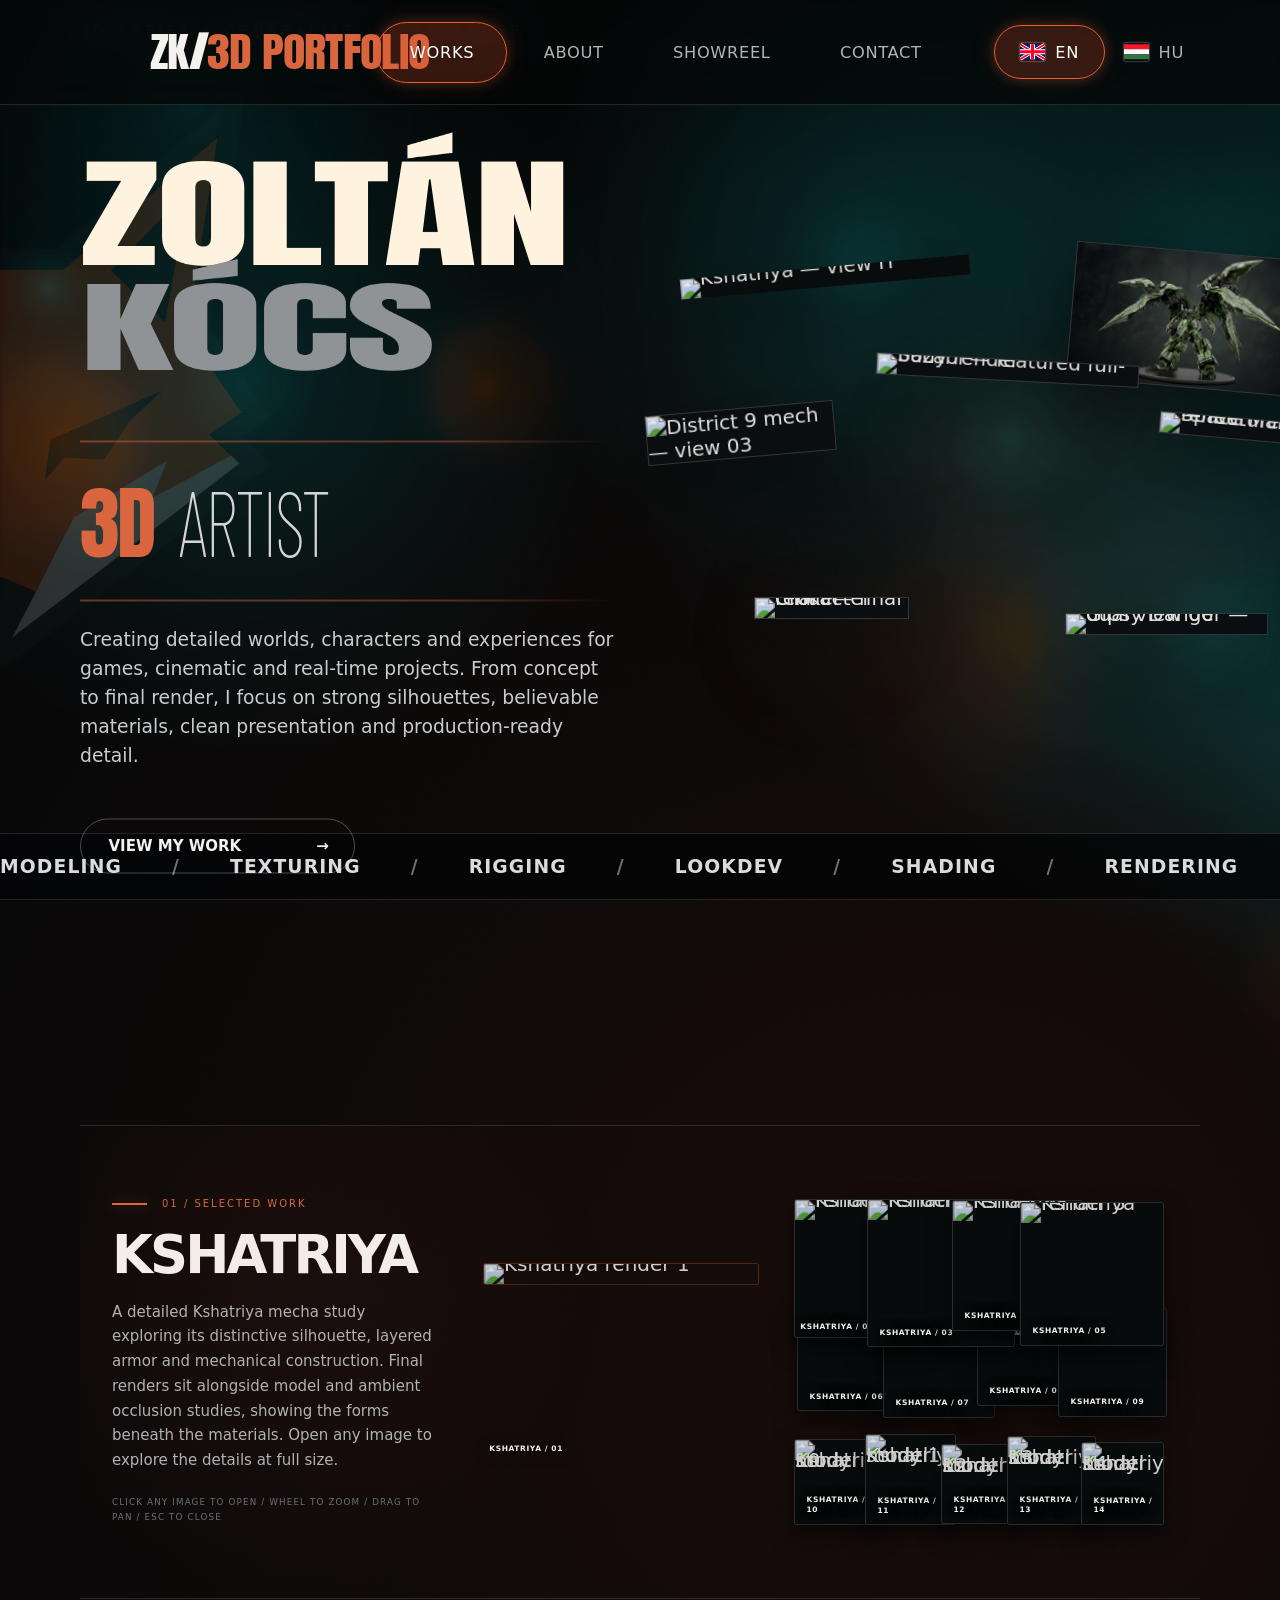
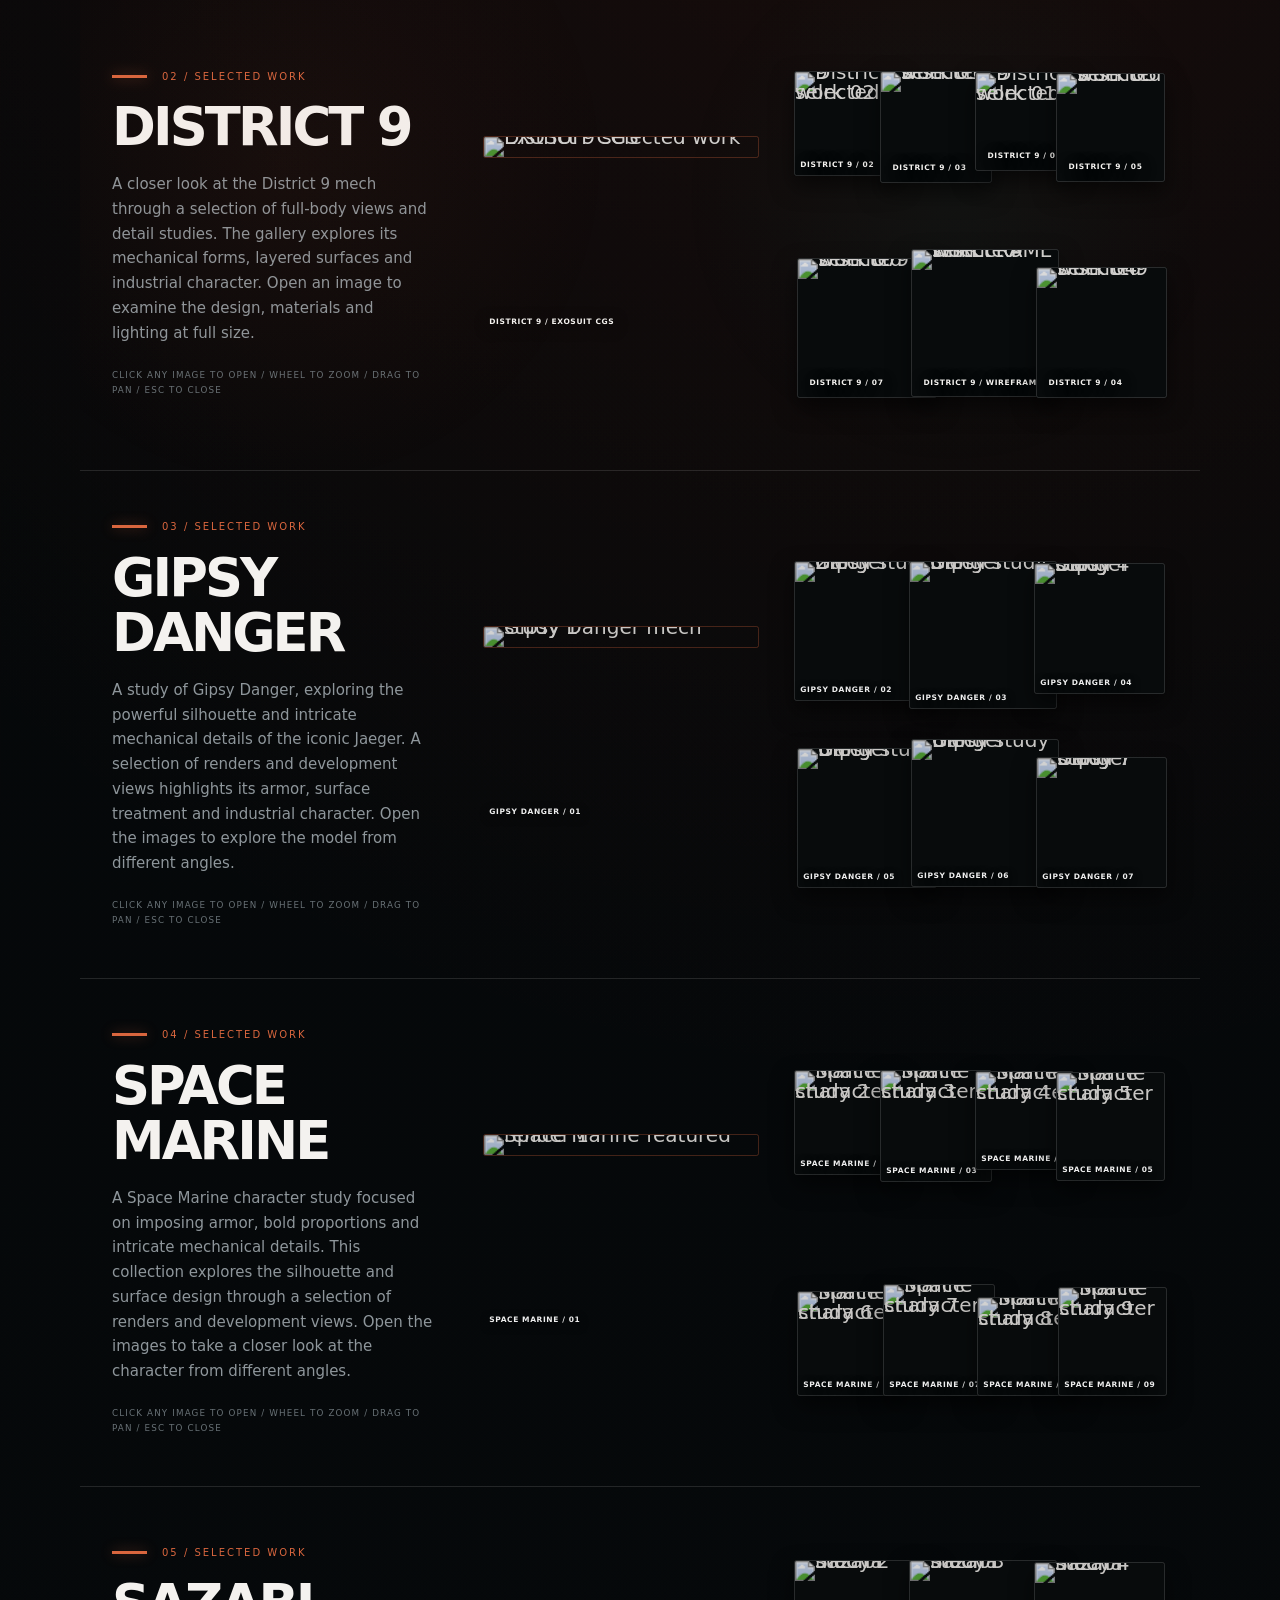
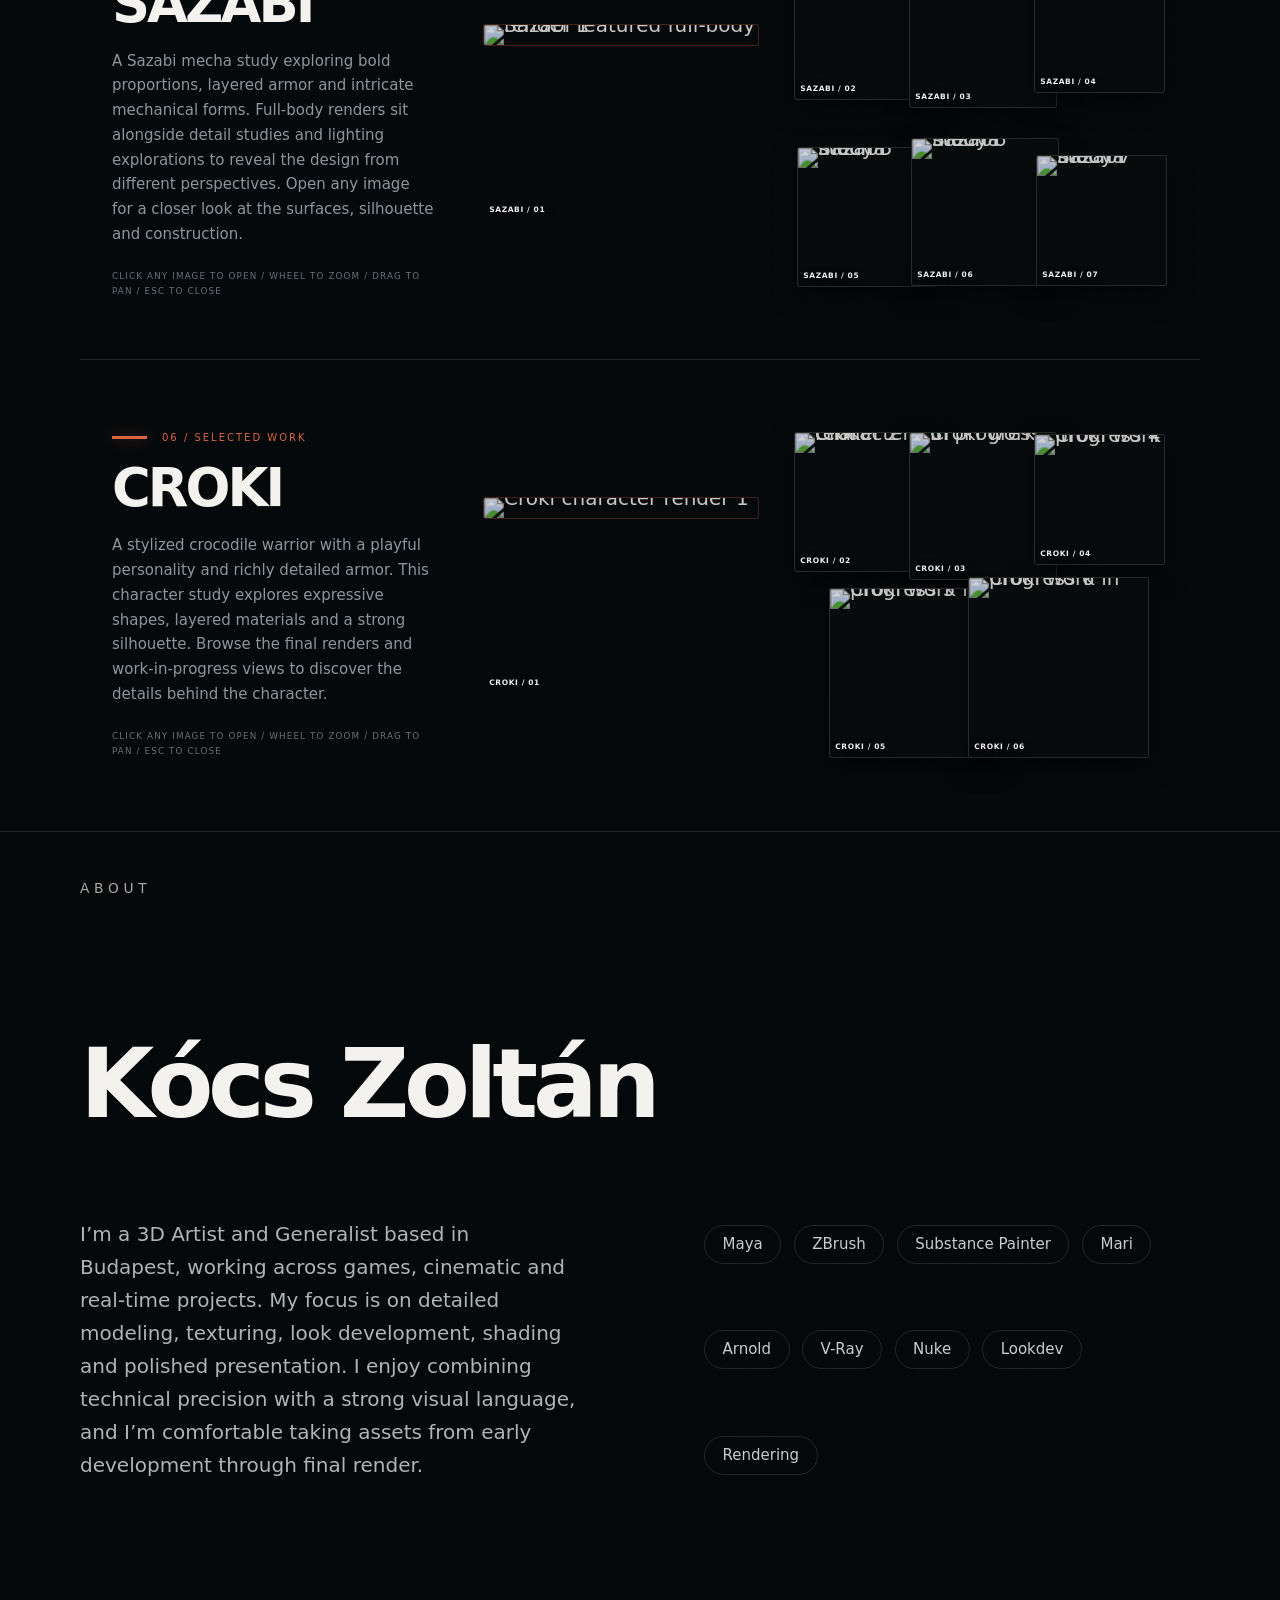
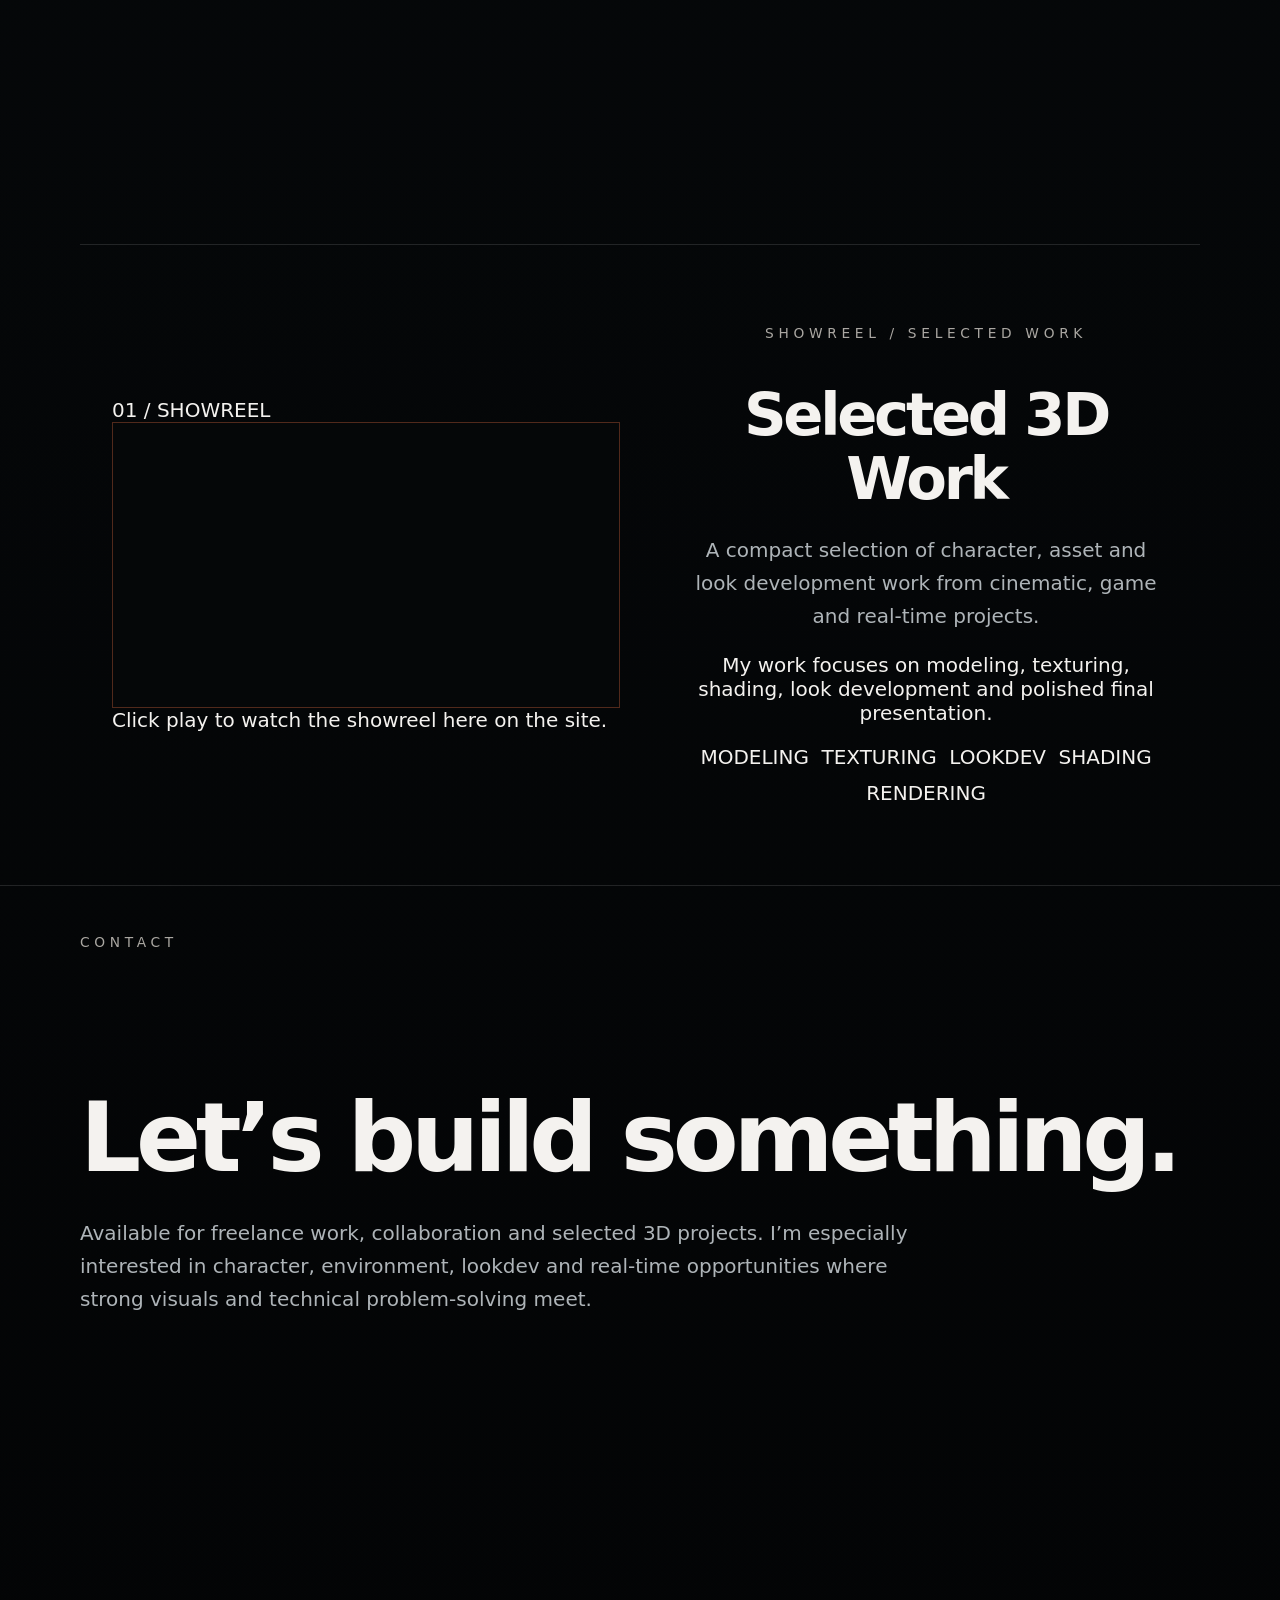
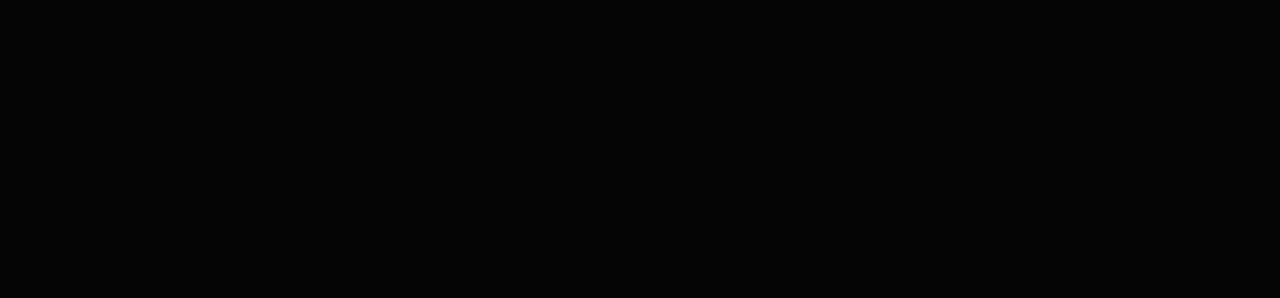
==== commit e078aa84: "Bring Croki ahead of Sazabi and lift Space Marine/Gipsy pair" ====
--- a/index.html
+++ b/index.html
@@ -1 +1 @@
-<!doctype html><html lang="en"><head><meta charset="utf-8"><meta name="viewport" content="width=device-width,initial-scale=1"><title>Kócs Zoltán — 3D Portfolio Preview</title></head><body><script>fetch('base.html?v=hero63').then(r=>r.text()).then(html=>{html=html.replace('<a href="#work" class="active">WORK</a><a href="#about">ABOUT</a><a href="#contact">CONTACT</a>','<a href="#work" class="active" data-en="WORKS" data-hu="MUNKÁK">WORKS</a><a href="#about" data-en="ABOUT" data-hu="RÓLAM">ABOUT</a><a href="#showreel" data-en="SHOWREEL" data-hu="SHOWREEL">SHOWREEL</a><a href="#contact" data-en="CONTACT" data-hu="KAPCSOLAT">CONTACT</a>');html=html.replace('<div class="brand">','<div class="brand"><img class="kz-header-logo" src="https://raw.githubusercontent.com/fuxy-AI/zk-portfolio/main/assets/logo/kz-fox-logo.png" alt="KZ Fox logo">');html=html.replace('class="bottom">KÓCS<','class="bottom" style="text-transform:none">Kócs<');html=html.replace('class="bottom">Kócs<','class="bottom" style="text-transform:none">Kócs<');html=html.replace('const count=window.innerWidth<720?10:18;','const count=window.innerWidth<720?8:14;');html=html.replace('alpha:.10+Math.random()*.11};',"alpha:.12+Math.pow(Math.random(),.72)*.20,color:Math.random()<.3?'orange':'teal'};");html=html.replace('const orange=[218,96,52],teal=[35,205,190];const rr=Math.round(lerp(orange[0],teal[0],progress)),gg=Math.round(lerp(orange[1],teal[1],progress)),bb=Math.round(lerp(orange[2],teal[2],progress));',"const teal=[24,200,184],orange=[255,48,8],c=p.color==='orange'?orange:teal;const rr=c[0],gg=c[1],bb=c[2];");html=html.replace('const r=22+Math.random()*56;','const baseR=10+Math.pow(Math.random(),1.35)*104;const r=Math.min(baseR*(Math.random()<.22?2:1),Math.min(W,H)*.28);');const c5='<figure class="card c5"><img src="assets/KshatriyaH.jpg" alt="Kshatriya side view"><figcaption class="tag">KSHATRIYA</figcaption><span class="num">05</span></figure>';html=html.replace(c5,c5+'<figure class="card c6 croki-hero"><img src="https://raw.githubusercontent.com/fuxy-AI/zk-portfolio/main/assets/Kroki/kroki_render_final.jpg" alt="Croki — final character render"><figcaption class="tag">CROKI</figcaption></figure><figure class="card c7 gipsy-hero"><img src="https://raw.githubusercontent.com/fuxy-AI/zk-portfolio/main/assets/Gipsy%20Danger/Gipsy_Danger_Dual.jpg" alt="Gipsy Danger — dual view 06"><figcaption class="tag">GIPSY DANGER</figcaption></figure>');html=html.replace(c5,'<figure class="card c5 space-marine-hero"><img src="https://raw.githubusercontent.com/fuxy-AI/zk-portfolio/main/assets/SpaceMarine/SM1.jpg" alt="Space Marine — featured render"><figcaption class="tag">SPACE MARINE</figcaption></figure>');html=html.replace('<figure class="card c2"><img src="assets/KshatriyaC.jpg" alt="Kshatriya view"><figcaption class="tag">KSHATRIYA</figcaption><span class="num">02</span></figure>','<figure class="card c2"><img src="assets/KshatriyaI.jpg" alt="Kshatriya detail I"><figcaption class="tag">KSHATRIYA</figcaption></figure>');html=html.replace('<figure class="card c1"><img src="assets/KshatriyaA.jpg" alt="Kshatriya front view">','<figure class="card c1"><img src="https://raw.githubusercontent.com/fuxy-AI/zk-portfolio/main/assets/Kshatriya/KshatriyaH.jpg" alt="Kshatriya — view H">');html=html.replace('<figure class="card c4"><img src="assets/KshatriyaF.jpg" alt="Kshatriya front three quarter"><figcaption class="tag">KSHATRIYA</figcaption><span class="num">04</span></figure>','<figure class="card c4 sazabi-hero"><img src="https://raw.githubusercontent.com/fuxy-AI/zk-portfolio/main/assets/Sazabi/fullBody_render_v037.jpg?v=112" alt="Sazabi — featured full-body render"><figcaption class="tag">SAZABI</figcaption></figure>');const d='<div class="combo-decor"><div class="ring r1"></div><div class="ring r2"></div><div class="cg co"></div><div class="cg ct"></div><div class="coord">X 072<br>Y 041<br>Z 018</div><div class="tech">3D<br>GAME<br>CINEMATIC<br>REAL-TIME</div><div class="cross x1">+</div><div class="cross x2">+</div></div><div class="pmeta"><b>01 / KSHATRIYA</b><span>CHARACTER ASSET</span><span>MODELING / TEXTURING</span><span>LOOKDEV</span></div>';html=html.replace('<div class="stage">','<div class="stage">'+d);const showreel=`<section id="showreel" class="section section-anchor showreel-section"><div class="showreel-video"><div class="showreel-kicker">01 / SHOWREEL</div><div class="showreel-frame"><iframe src="https://www.youtube.com/embed/YmtCGnmd5ZM?rel=0&modestbranding=1" title="Kócs Zoltán 3D Showreel" loading="lazy" allow="accelerometer; clipboard-write; encrypted-media; gyroscope; picture-in-picture; web-share" allowfullscreen></iframe></div><div class="showreel-note">Click play to watch the showreel here on the site.</div></div><div class="showreel-copy"><div class="eyebrow">SHOWREEL / SELECTED WORK</div><h2>Selected 3D Work</h2><p class="lead">A compact selection of character, asset and look development work from cinematic, game and real-time projects.</p><p class="showreel-text">My work focuses on modeling, texturing, shading, look development and polished final presentation.</p><div class="showreel-tags"><span>MODELING</span><span>TEXTURING</span><span>LOOKDEV</span><span>SHADING</span><span>RENDERING</span></div></div></section>`;html=html.replace('<section id="contact" class="section section-anchor">',showreel+'<section id="contact" class="section section-anchor">');const css=`<style>.kz-header-logo{width:34px;height:34px;object-fit:contain;display:block;flex:0 0 auto;margin-right:10px}.brand{display:flex!important;align-items:center!important}.ambient-physics{filter:brightness(1.82) contrast(1.16) saturate(1.72) blur(2.5px)!important;opacity:.92!important}.hero{padding-top:calc(var(--header) + 6px)!important;padding-bottom:88px!important;align-items:center!important}.hero .copy{padding-top:0!important;transform:translateY(-64px)!important}.hero .eyebrow{transform:translateY(-82px)!important;margin-bottom:28px!important}.hero .name{font-size:clamp(80px,9.15vw,162px)!important;line-height:.67!important}.hero .name .bottom{margin-top:24px!important;text-transform:none!important}.hero .stage{transform:translate(-7vw,-7vw)!important;height:min(700px,71vh)!important;overflow:visible}.ticker-wrap{bottom:22px!important}.hero .stage .c6{width:25%;height:24%;left:13%;top:68%;--rot:5deg;z-index:3}.hero .stage .c7{width:29%;height:25%;left:43%;top:65%;--rot:-5deg;z-index:4}.combo-decor{position:absolute;inset:-10%;z-index:1;pointer-events:none}.ring{position:absolute;border-radius:50%;aspect-ratio:1;animation:spin 65s linear infinite}.r1{width:83%;left:8%;top:0;border:1px solid rgba(255,91,42,.2);border-left-color:rgba(24,200,184,.3)}.r2{width:69%;left:15%;top:8%;border:1px dashed rgba(255,105,55,.15);animation-duration:88s;animation-direction:reverse}.cg{position:absolute;border-radius:50%;filter:blur(42px);opacity:.2}.co{width:48%;height:43%;right:0;top:16%;background:#ff4512}.ct{width:43%;height:38%;left:5%;bottom:0;background:#00b9ad}.coord,.tech{position:absolute;font:500 8px/1.7 Arial;letter-spacing:.22em;color:rgba(255,255,255,.3)}.coord{left:6%;bottom:13%}.tech{left:-2%;top:29%}.cross{position:absolute;color:rgba(255,88,30,.65)}.x1{left:5%;top:41%}.x2{right:3%;bottom:17%}.pmeta{position:absolute;right:-16%;top:15%;z-index:5;display:flex;flex-direction:column;gap:5px;font:500 8px/1.3 Arial;letter-spacing:.17em;color:rgba(255,255,255,.34)}@keyframes spin{to{transform:rotate(360deg)}}.showreel-section{scroll-margin-top:var(--header);min-height:auto;display:grid;grid-template-columns:minmax(520px,1.35fr) minmax(280px,.65fr);gap:clamp(42px,6vw,100px);align-items:center}.showreel-frame{position:relative;width:100%;aspect-ratio:16/9;border:1px solid rgba(217,102,62,.36);background:#050708;overflow:hidden}.showreel-frame iframe{position:absolute;inset:0;width:100%;height:100%;border:0}.showreel-copy{transform:translateX(-4vw)}.showreel-copy .eyebrow{transform:none!important}.showreel-copy h2{font-size:clamp(44px,5.3vw,82px)}.skills{align-items:center!important}.skills span{display:inline-flex!important;align-items:center!important;justify-content:center!important;width:auto!important;height:auto!important;min-height:0!important;padding:8px 14px!important;line-height:1.15!important;border-radius:999px!important;white-space:nowrap!important;flex:0 0 auto!important}.header .brand{font-size:29px!important}.header .kz-header-logo{width:40px!important;height:40px!important}.nav .sliding-marker{background:rgba(217,82,43,.24)!important}@media (min-width:721px) and (max-width:1365px){html{font-size:83.333%!important}.hero{padding-top:calc(var(--header) + 2px)!important;padding-bottom:82px!important}.hero .copy{transform:translateY(-50px)!important}.hero .eyebrow{transform:translateY(-68px)!important}.hero .stage{transform:translate(-5.8vw,-6vw)!important;height:min(583px,71vh)!important}.hero .name{font-size:clamp(66px,7.63vw,135px)!important}.role{font-size:clamp(38px,4.17vw,73px)!important}.ticker-wrap{bottom:18px!important}.section{padding-left:clamp(42px,5vw,82px)!important;padding-right:clamp(42px,5vw,82px)!important}}@media(max-width:1000px){.showreel-section{grid-template-columns:1fr}.showreel-copy{transform:none}}@media(max-width:720px){.kz-header-logo{width:29px;height:29px}.hero{padding-bottom:62px!important}.hero .copy{transform:none!important}.ticker-wrap{bottom:0!important}.hero .stage .c6,.hero .stage .c7,.combo-decor,.pmeta{display:none}}</style>`;html=html.replace('</head>',css+'<link rel="stylesheet" href="fox-background.css?v=3"><link rel="stylesheet" href="selected-work.css?v=107"><link rel="stylesheet" href="district-v53.css?v=60"><link rel="stylesheet" href="kshatriya-selected.css?v=1"><link rel="stylesheet" href="hero-depth-v93.css?v=15"><link rel="stylesheet" href="project-compact.css?v=14"><link rel="stylesheet" href="showreel-layout.css?v=1"><link rel="stylesheet" href="project-card-stack.css?v=5"></head>');html=html.replace('</body>','<scr'+'ipt src="selected-work.js?v=99"></scr'+'ipt><scr'+'ipt src="project-card-stack.js?v=5"></scr'+'ipt></body>');document.open();document.write(html);document.close()})</script></body></html>+<!doctype html><html lang="en"><head><meta charset="utf-8"><meta name="viewport" content="width=device-width,initial-scale=1"><title>Kócs Zoltán — 3D Portfolio Preview</title></head><body><script>fetch('base.html?v=hero63').then(r=>r.text()).then(html=>{html=html.replace('<a href="#work" class="active">WORK</a><a href="#about">ABOUT</a><a href="#contact">CONTACT</a>','<a href="#work" class="active" data-en="WORKS" data-hu="MUNKÁK">WORKS</a><a href="#about" data-en="ABOUT" data-hu="RÓLAM">ABOUT</a><a href="#showreel" data-en="SHOWREEL" data-hu="SHOWREEL">SHOWREEL</a><a href="#contact" data-en="CONTACT" data-hu="KAPCSOLAT">CONTACT</a>');html=html.replace('<div class="brand">','<div class="brand"><img class="kz-header-logo" src="https://raw.githubusercontent.com/fuxy-AI/zk-portfolio/main/assets/logo/kz-fox-logo.png" alt="KZ Fox logo">');html=html.replace('class="bottom">KÓCS<','class="bottom" style="text-transform:none">Kócs<');html=html.replace('class="bottom">Kócs<','class="bottom" style="text-transform:none">Kócs<');html=html.replace('const count=window.innerWidth<720?10:18;','const count=window.innerWidth<720?8:14;');html=html.replace('alpha:.10+Math.random()*.11};',"alpha:.12+Math.pow(Math.random(),.72)*.20,color:Math.random()<.3?'orange':'teal'};");html=html.replace('const orange=[218,96,52],teal=[35,205,190];const rr=Math.round(lerp(orange[0],teal[0],progress)),gg=Math.round(lerp(orange[1],teal[1],progress)),bb=Math.round(lerp(orange[2],teal[2],progress));',"const teal=[24,200,184],orange=[255,48,8],c=p.color==='orange'?orange:teal;const rr=c[0],gg=c[1],bb=c[2];");html=html.replace('const r=22+Math.random()*56;','const baseR=10+Math.pow(Math.random(),1.35)*104;const r=Math.min(baseR*(Math.random()<.22?2:1),Math.min(W,H)*.28);');const c5='<figure class="card c5"><img src="assets/KshatriyaH.jpg" alt="Kshatriya side view"><figcaption class="tag">KSHATRIYA</figcaption><span class="num">05</span></figure>';html=html.replace(c5,c5+'<figure class="card c6 croki-hero"><img src="https://raw.githubusercontent.com/fuxy-AI/zk-portfolio/main/assets/Kroki/kroki_render_final.jpg" alt="Croki — final character render"><figcaption class="tag">CROKI</figcaption></figure><figure class="card c7 gipsy-hero"><img src="https://raw.githubusercontent.com/fuxy-AI/zk-portfolio/main/assets/Gipsy%20Danger/Gipsy_Danger_Dual.jpg" alt="Gipsy Danger — dual view 06"><figcaption class="tag">GIPSY DANGER</figcaption></figure>');html=html.replace(c5,'<figure class="card c5 space-marine-hero"><img src="https://raw.githubusercontent.com/fuxy-AI/zk-portfolio/main/assets/SpaceMarine/SM1.jpg" alt="Space Marine — featured render"><figcaption class="tag">SPACE MARINE</figcaption></figure>');html=html.replace('<figure class="card c2"><img src="assets/KshatriyaC.jpg" alt="Kshatriya view"><figcaption class="tag">KSHATRIYA</figcaption><span class="num">02</span></figure>','<figure class="card c2"><img src="assets/KshatriyaI.jpg" alt="Kshatriya detail I"><figcaption class="tag">KSHATRIYA</figcaption></figure>');html=html.replace('<figure class="card c1"><img src="assets/KshatriyaA.jpg" alt="Kshatriya front view">','<figure class="card c1"><img src="https://raw.githubusercontent.com/fuxy-AI/zk-portfolio/main/assets/Kshatriya/KshatriyaH.jpg" alt="Kshatriya — view H">');html=html.replace('<figure class="card c4"><img src="assets/KshatriyaF.jpg" alt="Kshatriya front three quarter"><figcaption class="tag">KSHATRIYA</figcaption><span class="num">04</span></figure>','<figure class="card c4 sazabi-hero"><img src="https://raw.githubusercontent.com/fuxy-AI/zk-portfolio/main/assets/Sazabi/fullBody_render_v037.jpg?v=112" alt="Sazabi — featured full-body render"><figcaption class="tag">SAZABI</figcaption></figure>');const d='<div class="combo-decor"><div class="ring r1"></div><div class="ring r2"></div><div class="cg co"></div><div class="cg ct"></div><div class="coord">X 072<br>Y 041<br>Z 018</div><div class="tech">3D<br>GAME<br>CINEMATIC<br>REAL-TIME</div><div class="cross x1">+</div><div class="cross x2">+</div></div><div class="pmeta"><b>01 / KSHATRIYA</b><span>CHARACTER ASSET</span><span>MODELING / TEXTURING</span><span>LOOKDEV</span></div>';html=html.replace('<div class="stage">','<div class="stage">'+d);const showreel=`<section id="showreel" class="section section-anchor showreel-section"><div class="showreel-video"><div class="showreel-kicker">01 / SHOWREEL</div><div class="showreel-frame"><iframe src="https://www.youtube.com/embed/YmtCGnmd5ZM?rel=0&modestbranding=1" title="Kócs Zoltán 3D Showreel" loading="lazy" allow="accelerometer; clipboard-write; encrypted-media; gyroscope; picture-in-picture; web-share" allowfullscreen></iframe></div><div class="showreel-note">Click play to watch the showreel here on the site.</div></div><div class="showreel-copy"><div class="eyebrow">SHOWREEL / SELECTED WORK</div><h2>Selected 3D Work</h2><p class="lead">A compact selection of character, asset and look development work from cinematic, game and real-time projects.</p><p class="showreel-text">My work focuses on modeling, texturing, shading, look development and polished final presentation.</p><div class="showreel-tags"><span>MODELING</span><span>TEXTURING</span><span>LOOKDEV</span><span>SHADING</span><span>RENDERING</span></div></div></section>`;html=html.replace('<section id="contact" class="section section-anchor">',showreel+'<section id="contact" class="section section-anchor">');const css=`<style>.kz-header-logo{width:34px;height:34px;object-fit:contain;display:block;flex:0 0 auto;margin-right:10px}.brand{display:flex!important;align-items:center!important}.ambient-physics{filter:brightness(1.82) contrast(1.16) saturate(1.72) blur(2.5px)!important;opacity:.92!important}.hero{padding-top:calc(var(--header) + 6px)!important;padding-bottom:88px!important;align-items:center!important}.hero .copy{padding-top:0!important;transform:translateY(-64px)!important}.hero .eyebrow{transform:translateY(-82px)!important;margin-bottom:28px!important}.hero .name{font-size:clamp(80px,9.15vw,162px)!important;line-height:.67!important}.hero .name .bottom{margin-top:24px!important;text-transform:none!important}.hero .stage{transform:translate(-7vw,-7vw)!important;height:min(700px,71vh)!important;overflow:visible}.ticker-wrap{bottom:22px!important}.hero .stage .c6{width:25%;height:24%;left:13%;top:68%;--rot:5deg;z-index:3}.hero .stage .c7{width:29%;height:25%;left:43%;top:65%;--rot:-5deg;z-index:4}.combo-decor{position:absolute;inset:-10%;z-index:1;pointer-events:none}.ring{position:absolute;border-radius:50%;aspect-ratio:1;animation:spin 65s linear infinite}.r1{width:83%;left:8%;top:0;border:1px solid rgba(255,91,42,.2);border-left-color:rgba(24,200,184,.3)}.r2{width:69%;left:15%;top:8%;border:1px dashed rgba(255,105,55,.15);animation-duration:88s;animation-direction:reverse}.cg{position:absolute;border-radius:50%;filter:blur(42px);opacity:.2}.co{width:48%;height:43%;right:0;top:16%;background:#ff4512}.ct{width:43%;height:38%;left:5%;bottom:0;background:#00b9ad}.coord,.tech{position:absolute;font:500 8px/1.7 Arial;letter-spacing:.22em;color:rgba(255,255,255,.3)}.coord{left:6%;bottom:13%}.tech{left:-2%;top:29%}.cross{position:absolute;color:rgba(255,88,30,.65)}.x1{left:5%;top:41%}.x2{right:3%;bottom:17%}.pmeta{position:absolute;right:-16%;top:15%;z-index:5;display:flex;flex-direction:column;gap:5px;font:500 8px/1.3 Arial;letter-spacing:.17em;color:rgba(255,255,255,.34)}@keyframes spin{to{transform:rotate(360deg)}}.showreel-section{scroll-margin-top:var(--header);min-height:auto;display:grid;grid-template-columns:minmax(520px,1.35fr) minmax(280px,.65fr);gap:clamp(42px,6vw,100px);align-items:center}.showreel-frame{position:relative;width:100%;aspect-ratio:16/9;border:1px solid rgba(217,102,62,.36);background:#050708;overflow:hidden}.showreel-frame iframe{position:absolute;inset:0;width:100%;height:100%;border:0}.showreel-copy{transform:translateX(-4vw)}.showreel-copy .eyebrow{transform:none!important}.showreel-copy h2{font-size:clamp(44px,5.3vw,82px)}.skills{align-items:center!important}.skills span{display:inline-flex!important;align-items:center!important;justify-content:center!important;width:auto!important;height:auto!important;min-height:0!important;padding:8px 14px!important;line-height:1.15!important;border-radius:999px!important;white-space:nowrap!important;flex:0 0 auto!important}.header .brand{font-size:29px!important}.header .kz-header-logo{width:40px!important;height:40px!important}.nav .sliding-marker{background:rgba(217,82,43,.24)!important}@media (min-width:721px) and (max-width:1365px){html{font-size:83.333%!important}.hero{padding-top:calc(var(--header) + 2px)!important;padding-bottom:82px!important}.hero .copy{transform:translateY(-50px)!important}.hero .eyebrow{transform:translateY(-68px)!important}.hero .stage{transform:translate(-5.8vw,-6vw)!important;height:min(583px,71vh)!important}.hero .name{font-size:clamp(66px,7.63vw,135px)!important}.role{font-size:clamp(38px,4.17vw,73px)!important}.ticker-wrap{bottom:18px!important}.section{padding-left:clamp(42px,5vw,82px)!important;padding-right:clamp(42px,5vw,82px)!important}}@media(max-width:1000px){.showreel-section{grid-template-columns:1fr}.showreel-copy{transform:none}}@media(max-width:720px){.kz-header-logo{width:29px;height:29px}.hero{padding-bottom:62px!important}.hero .copy{transform:none!important}.ticker-wrap{bottom:0!important}.hero .stage .c6,.hero .stage .c7,.combo-decor,.pmeta{display:none}}</style>`;html=html.replace('</head>',css+'<link rel="stylesheet" href="fox-background.css?v=3"><link rel="stylesheet" href="selected-work.css?v=107"><link rel="stylesheet" href="district-v53.css?v=60"><link rel="stylesheet" href="kshatriya-selected.css?v=1"><link rel="stylesheet" href="hero-depth-v93.css?v=16"><link rel="stylesheet" href="project-compact.css?v=14"><link rel="stylesheet" href="showreel-layout.css?v=1"><link rel="stylesheet" href="project-card-stack.css?v=5"></head>');html=html.replace('</body>','<scr'+'ipt src="selected-work.js?v=99"></scr'+'ipt><scr'+'ipt src="project-card-stack.js?v=5"></scr'+'ipt></body>');document.open();document.write(html);document.close()})</script></body></html>
--- a/hero-depth-v93.css
+++ b/hero-depth-v93.css
@@ -126,3 +126,11 @@
 .hero .stage .card.c7.gipsy-hero{width:30%!important;left:60%!important;top:72%!important;z-index:120!important;--tz:140px;--rx:-2deg;--ry:-5deg;--rz:-3deg}
 }
 @media(prefers-reduced-motion:reduce){.hero .stage .card.c7.gipsy-hero{transition:none!important}}
+
+/* Croki in front of Sazabi; lift the right-hand pair together to the reference guide. */
+.hero .stage .card.c6.croki-hero{z-index:110!important;--tz:120px}
+@media(min-width:721px){
+.hero .stage .card.c6.croki-hero{z-index:110!important;--tz:120px}
+.hero .stage .card.c5.space-marine-hero{top:31%!important}
+.hero .stage .card.c7.gipsy-hero{top:67%!important}
+}
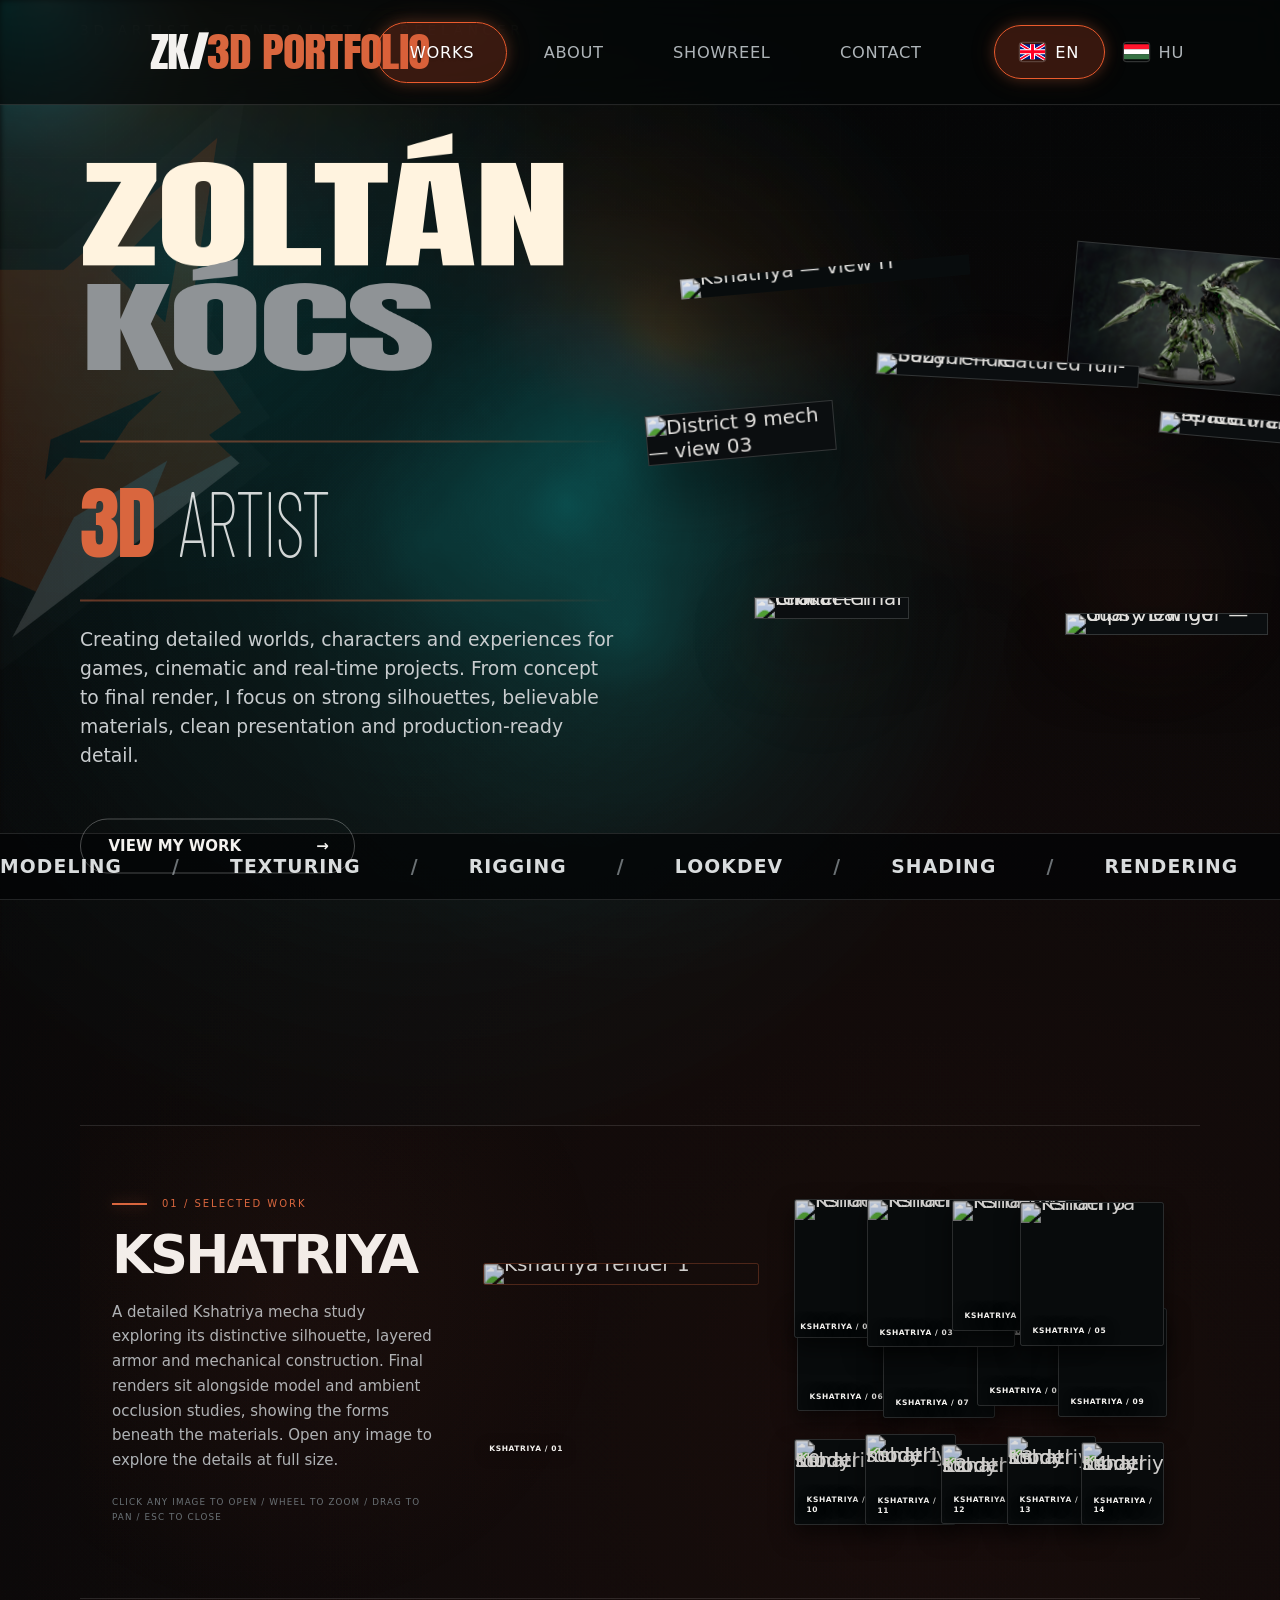
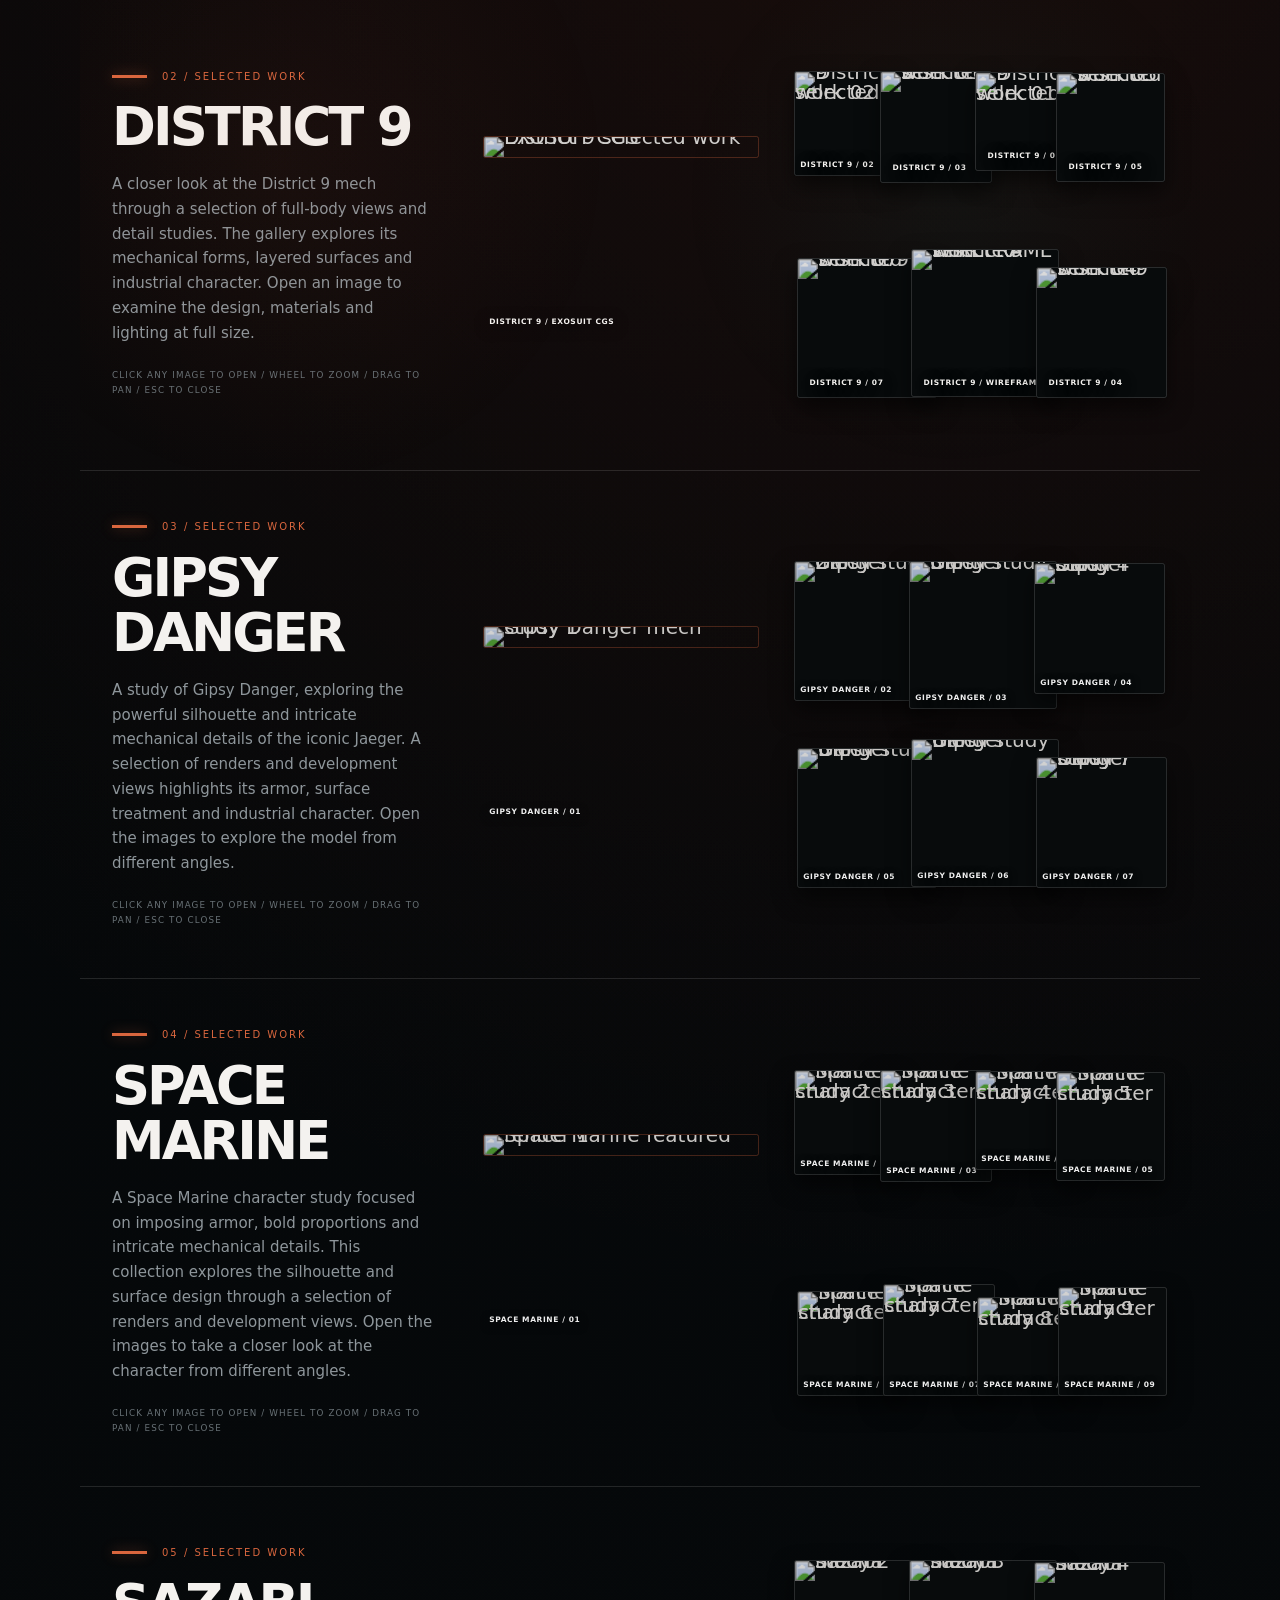
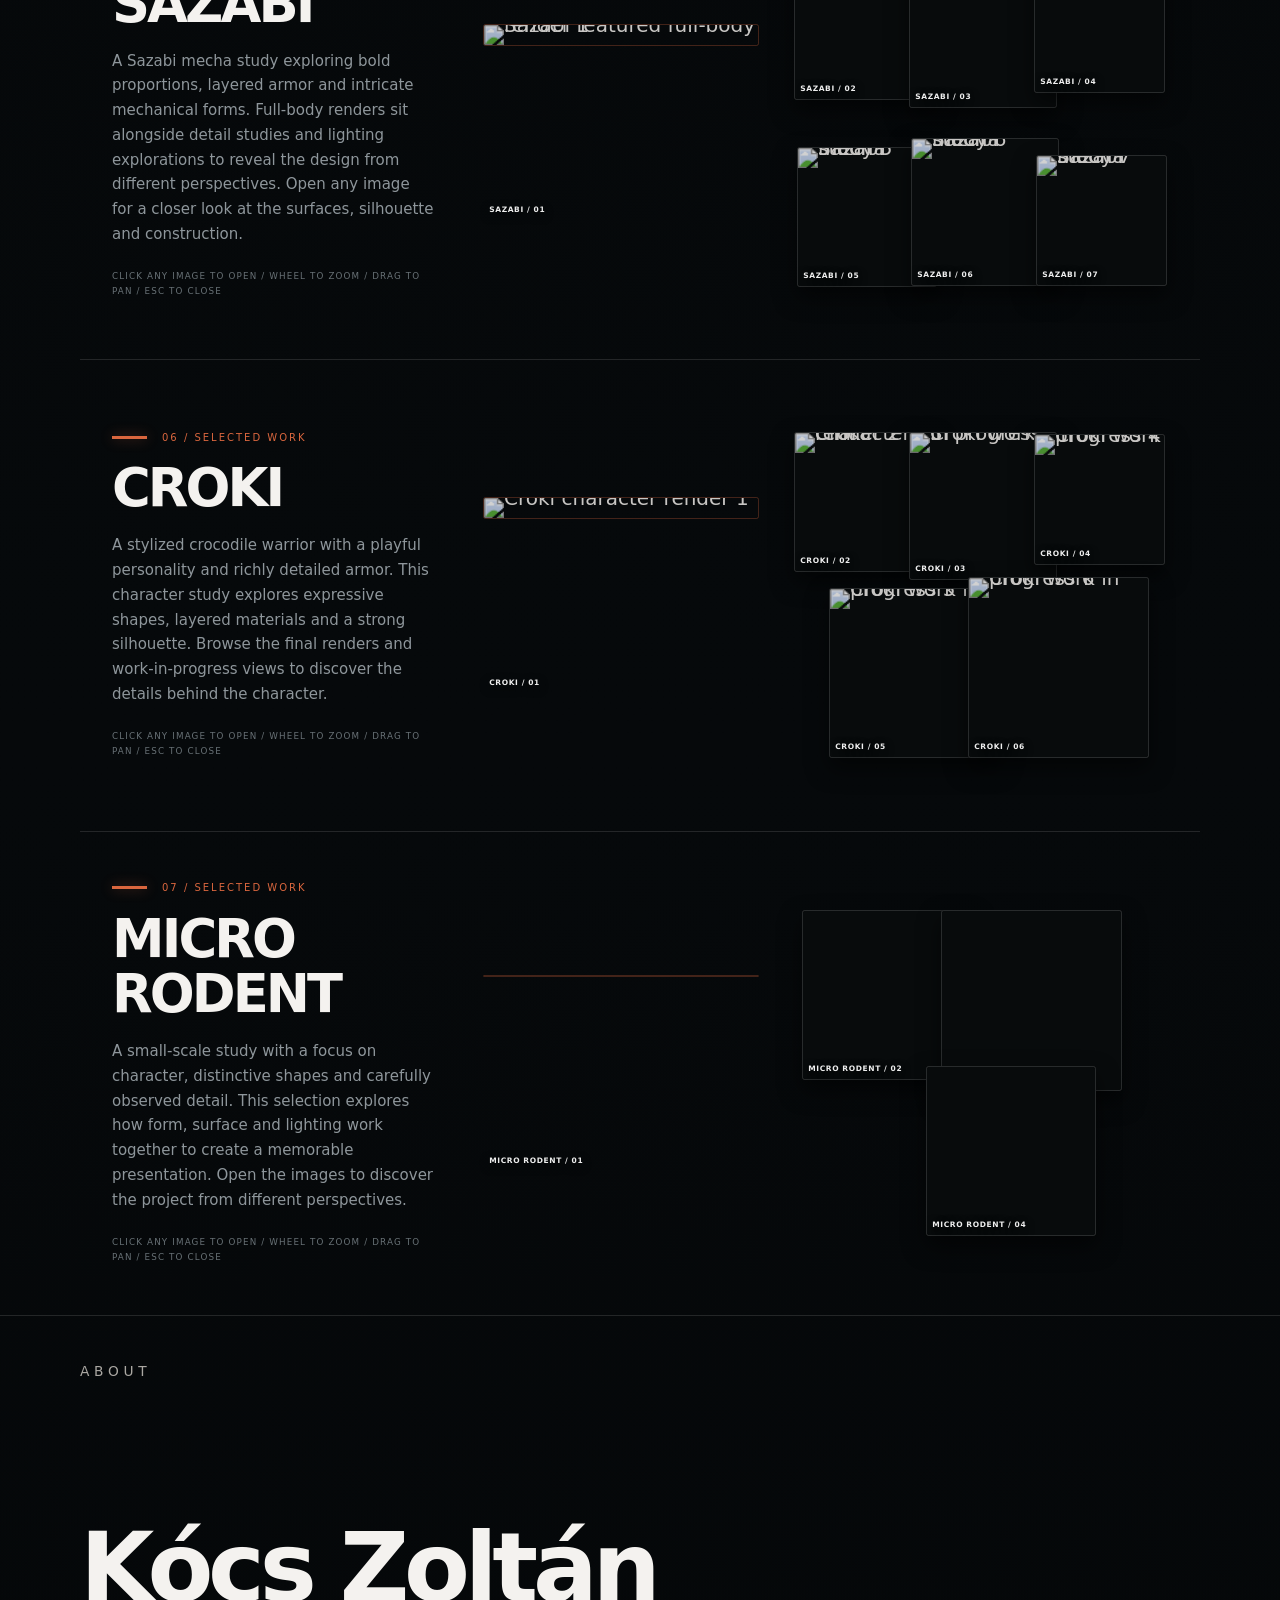
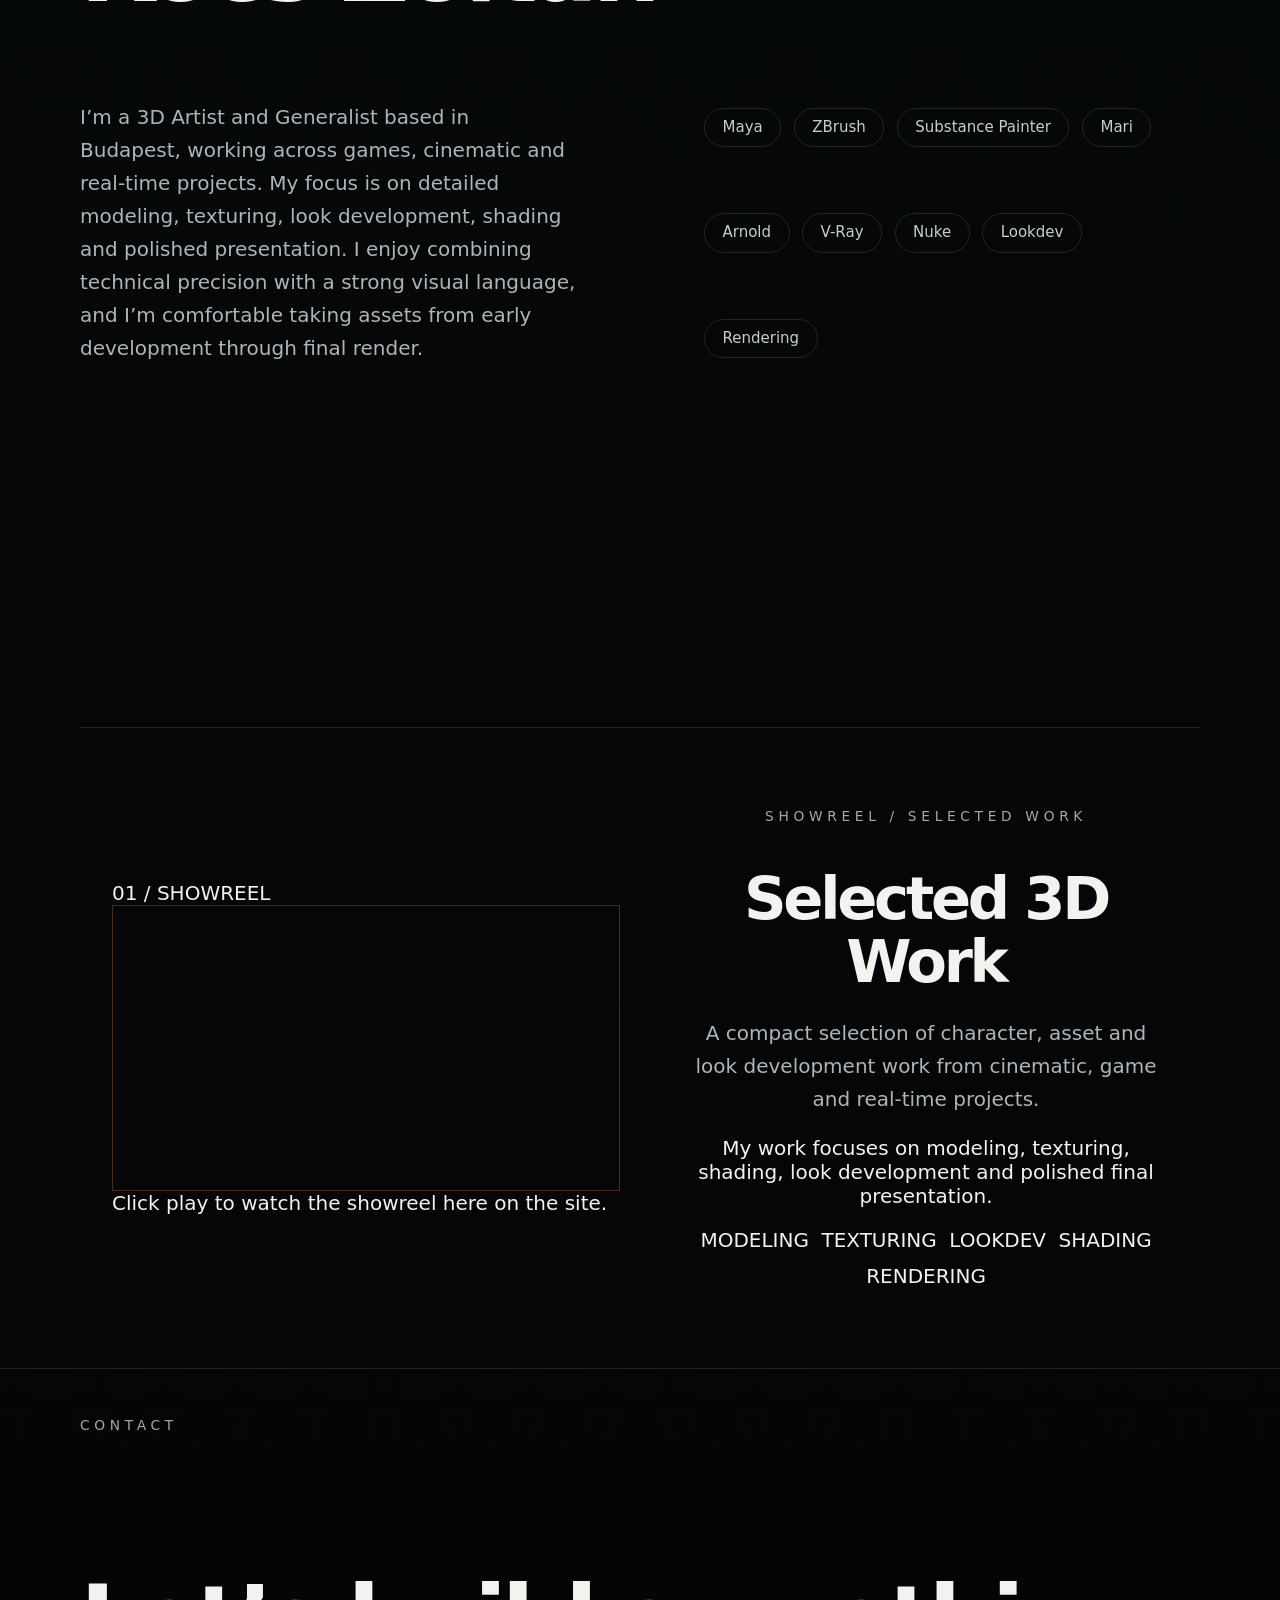
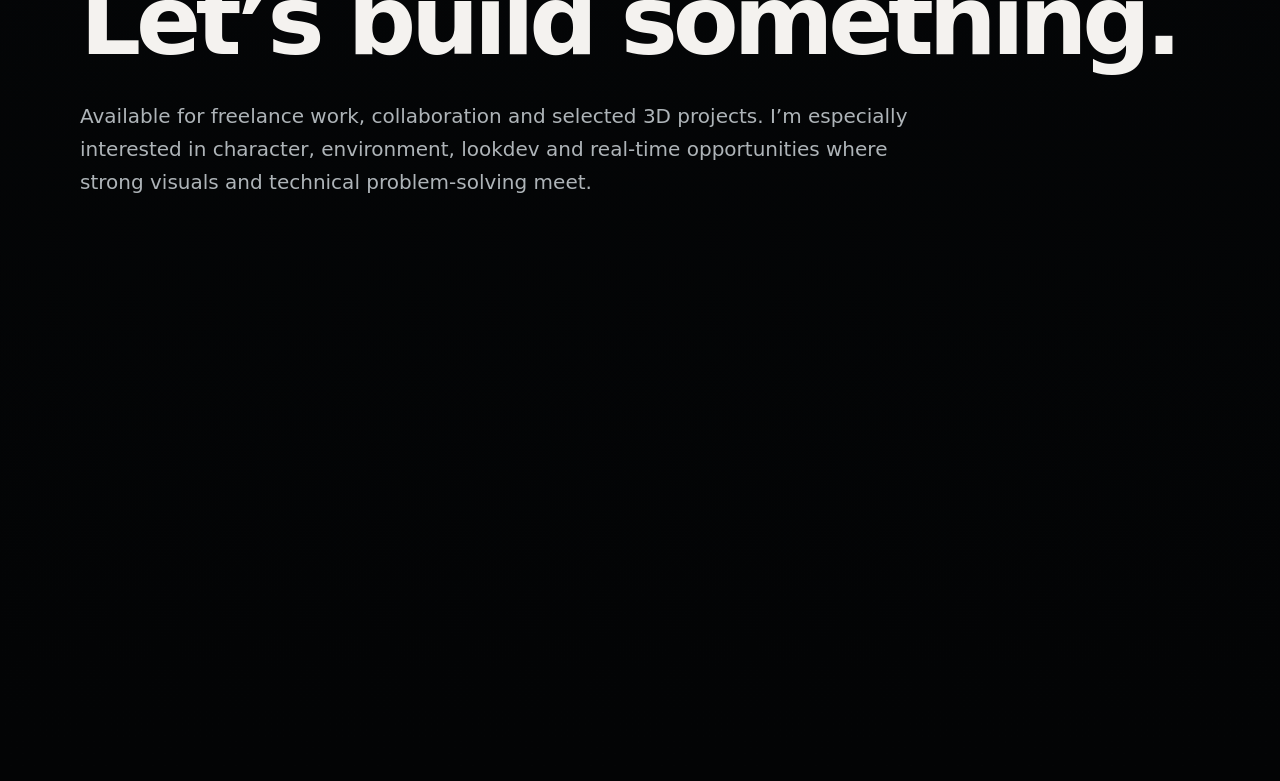
==== commit 785c2189: "Add Micro Rodent as Selected Work 07 with shared gallery and animated feature" ====
--- a/index.html
+++ b/index.html
@@ -1 +1 @@
-<!doctype html><html lang="en"><head><meta charset="utf-8"><meta name="viewport" content="width=device-width,initial-scale=1"><title>Kócs Zoltán — 3D Portfolio Preview</title></head><body><script>fetch('base.html?v=hero63').then(r=>r.text()).then(html=>{html=html.replace('<a href="#work" class="active">WORK</a><a href="#about">ABOUT</a><a href="#contact">CONTACT</a>','<a href="#work" class="active" data-en="WORKS" data-hu="MUNKÁK">WORKS</a><a href="#about" data-en="ABOUT" data-hu="RÓLAM">ABOUT</a><a href="#showreel" data-en="SHOWREEL" data-hu="SHOWREEL">SHOWREEL</a><a href="#contact" data-en="CONTACT" data-hu="KAPCSOLAT">CONTACT</a>');html=html.replace('<div class="brand">','<div class="brand"><img class="kz-header-logo" src="https://raw.githubusercontent.com/fuxy-AI/zk-portfolio/main/assets/logo/kz-fox-logo.png" alt="KZ Fox logo">');html=html.replace('class="bottom">KÓCS<','class="bottom" style="text-transform:none">Kócs<');html=html.replace('class="bottom">Kócs<','class="bottom" style="text-transform:none">Kócs<');html=html.replace('const count=window.innerWidth<720?10:18;','const count=window.innerWidth<720?8:14;');html=html.replace('alpha:.10+Math.random()*.11};',"alpha:.12+Math.pow(Math.random(),.72)*.20,color:Math.random()<.3?'orange':'teal'};");html=html.replace('const orange=[218,96,52],teal=[35,205,190];const rr=Math.round(lerp(orange[0],teal[0],progress)),gg=Math.round(lerp(orange[1],teal[1],progress)),bb=Math.round(lerp(orange[2],teal[2],progress));',"const teal=[24,200,184],orange=[255,48,8],c=p.color==='orange'?orange:teal;const rr=c[0],gg=c[1],bb=c[2];");html=html.replace('const r=22+Math.random()*56;','const baseR=10+Math.pow(Math.random(),1.35)*104;const r=Math.min(baseR*(Math.random()<.22?2:1),Math.min(W,H)*.28);');const c5='<figure class="card c5"><img src="assets/KshatriyaH.jpg" alt="Kshatriya side view"><figcaption class="tag">KSHATRIYA</figcaption><span class="num">05</span></figure>';html=html.replace(c5,c5+'<figure class="card c6 croki-hero"><img src="https://raw.githubusercontent.com/fuxy-AI/zk-portfolio/main/assets/Kroki/kroki_render_final.jpg" alt="Croki — final character render"><figcaption class="tag">CROKI</figcaption></figure><figure class="card c7 gipsy-hero"><img src="https://raw.githubusercontent.com/fuxy-AI/zk-portfolio/main/assets/Gipsy%20Danger/Gipsy_Danger_Dual.jpg" alt="Gipsy Danger — dual view 06"><figcaption class="tag">GIPSY DANGER</figcaption></figure>');html=html.replace(c5,'<figure class="card c5 space-marine-hero"><img src="https://raw.githubusercontent.com/fuxy-AI/zk-portfolio/main/assets/SpaceMarine/SM1.jpg" alt="Space Marine — featured render"><figcaption class="tag">SPACE MARINE</figcaption></figure>');html=html.replace('<figure class="card c2"><img src="assets/KshatriyaC.jpg" alt="Kshatriya view"><figcaption class="tag">KSHATRIYA</figcaption><span class="num">02</span></figure>','<figure class="card c2"><img src="assets/KshatriyaI.jpg" alt="Kshatriya detail I"><figcaption class="tag">KSHATRIYA</figcaption></figure>');html=html.replace('<figure class="card c1"><img src="assets/KshatriyaA.jpg" alt="Kshatriya front view">','<figure class="card c1"><img src="https://raw.githubusercontent.com/fuxy-AI/zk-portfolio/main/assets/Kshatriya/KshatriyaH.jpg" alt="Kshatriya — view H">');html=html.replace('<figure class="card c4"><img src="assets/KshatriyaF.jpg" alt="Kshatriya front three quarter"><figcaption class="tag">KSHATRIYA</figcaption><span class="num">04</span></figure>','<figure class="card c4 sazabi-hero"><img src="https://raw.githubusercontent.com/fuxy-AI/zk-portfolio/main/assets/Sazabi/fullBody_render_v037.jpg?v=112" alt="Sazabi — featured full-body render"><figcaption class="tag">SAZABI</figcaption></figure>');const d='<div class="combo-decor"><div class="ring r1"></div><div class="ring r2"></div><div class="cg co"></div><div class="cg ct"></div><div class="coord">X 072<br>Y 041<br>Z 018</div><div class="tech">3D<br>GAME<br>CINEMATIC<br>REAL-TIME</div><div class="cross x1">+</div><div class="cross x2">+</div></div><div class="pmeta"><b>01 / KSHATRIYA</b><span>CHARACTER ASSET</span><span>MODELING / TEXTURING</span><span>LOOKDEV</span></div>';html=html.replace('<div class="stage">','<div class="stage">'+d);const showreel=`<section id="showreel" class="section section-anchor showreel-section"><div class="showreel-video"><div class="showreel-kicker">01 / SHOWREEL</div><div class="showreel-frame"><iframe src="https://www.youtube.com/embed/YmtCGnmd5ZM?rel=0&modestbranding=1" title="Kócs Zoltán 3D Showreel" loading="lazy" allow="accelerometer; clipboard-write; encrypted-media; gyroscope; picture-in-picture; web-share" allowfullscreen></iframe></div><div class="showreel-note">Click play to watch the showreel here on the site.</div></div><div class="showreel-copy"><div class="eyebrow">SHOWREEL / SELECTED WORK</div><h2>Selected 3D Work</h2><p class="lead">A compact selection of character, asset and look development work from cinematic, game and real-time projects.</p><p class="showreel-text">My work focuses on modeling, texturing, shading, look development and polished final presentation.</p><div class="showreel-tags"><span>MODELING</span><span>TEXTURING</span><span>LOOKDEV</span><span>SHADING</span><span>RENDERING</span></div></div></section>`;html=html.replace('<section id="contact" class="section section-anchor">',showreel+'<section id="contact" class="section section-anchor">');const css=`<style>.kz-header-logo{width:34px;height:34px;object-fit:contain;display:block;flex:0 0 auto;margin-right:10px}.brand{display:flex!important;align-items:center!important}.ambient-physics{filter:brightness(1.82) contrast(1.16) saturate(1.72) blur(2.5px)!important;opacity:.92!important}.hero{padding-top:calc(var(--header) + 6px)!important;padding-bottom:88px!important;align-items:center!important}.hero .copy{padding-top:0!important;transform:translateY(-64px)!important}.hero .eyebrow{transform:translateY(-82px)!important;margin-bottom:28px!important}.hero .name{font-size:clamp(80px,9.15vw,162px)!important;line-height:.67!important}.hero .name .bottom{margin-top:24px!important;text-transform:none!important}.hero .stage{transform:translate(-7vw,-7vw)!important;height:min(700px,71vh)!important;overflow:visible}.ticker-wrap{bottom:22px!important}.hero .stage .c6{width:25%;height:24%;left:13%;top:68%;--rot:5deg;z-index:3}.hero .stage .c7{width:29%;height:25%;left:43%;top:65%;--rot:-5deg;z-index:4}.combo-decor{position:absolute;inset:-10%;z-index:1;pointer-events:none}.ring{position:absolute;border-radius:50%;aspect-ratio:1;animation:spin 65s linear infinite}.r1{width:83%;left:8%;top:0;border:1px solid rgba(255,91,42,.2);border-left-color:rgba(24,200,184,.3)}.r2{width:69%;left:15%;top:8%;border:1px dashed rgba(255,105,55,.15);animation-duration:88s;animation-direction:reverse}.cg{position:absolute;border-radius:50%;filter:blur(42px);opacity:.2}.co{width:48%;height:43%;right:0;top:16%;background:#ff4512}.ct{width:43%;height:38%;left:5%;bottom:0;background:#00b9ad}.coord,.tech{position:absolute;font:500 8px/1.7 Arial;letter-spacing:.22em;color:rgba(255,255,255,.3)}.coord{left:6%;bottom:13%}.tech{left:-2%;top:29%}.cross{position:absolute;color:rgba(255,88,30,.65)}.x1{left:5%;top:41%}.x2{right:3%;bottom:17%}.pmeta{position:absolute;right:-16%;top:15%;z-index:5;display:flex;flex-direction:column;gap:5px;font:500 8px/1.3 Arial;letter-spacing:.17em;color:rgba(255,255,255,.34)}@keyframes spin{to{transform:rotate(360deg)}}.showreel-section{scroll-margin-top:var(--header);min-height:auto;display:grid;grid-template-columns:minmax(520px,1.35fr) minmax(280px,.65fr);gap:clamp(42px,6vw,100px);align-items:center}.showreel-frame{position:relative;width:100%;aspect-ratio:16/9;border:1px solid rgba(217,102,62,.36);background:#050708;overflow:hidden}.showreel-frame iframe{position:absolute;inset:0;width:100%;height:100%;border:0}.showreel-copy{transform:translateX(-4vw)}.showreel-copy .eyebrow{transform:none!important}.showreel-copy h2{font-size:clamp(44px,5.3vw,82px)}.skills{align-items:center!important}.skills span{display:inline-flex!important;align-items:center!important;justify-content:center!important;width:auto!important;height:auto!important;min-height:0!important;padding:8px 14px!important;line-height:1.15!important;border-radius:999px!important;white-space:nowrap!important;flex:0 0 auto!important}.header .brand{font-size:29px!important}.header .kz-header-logo{width:40px!important;height:40px!important}.nav .sliding-marker{background:rgba(217,82,43,.24)!important}@media (min-width:721px) and (max-width:1365px){html{font-size:83.333%!important}.hero{padding-top:calc(var(--header) + 2px)!important;padding-bottom:82px!important}.hero .copy{transform:translateY(-50px)!important}.hero .eyebrow{transform:translateY(-68px)!important}.hero .stage{transform:translate(-5.8vw,-6vw)!important;height:min(583px,71vh)!important}.hero .name{font-size:clamp(66px,7.63vw,135px)!important}.role{font-size:clamp(38px,4.17vw,73px)!important}.ticker-wrap{bottom:18px!important}.section{padding-left:clamp(42px,5vw,82px)!important;padding-right:clamp(42px,5vw,82px)!important}}@media(max-width:1000px){.showreel-section{grid-template-columns:1fr}.showreel-copy{transform:none}}@media(max-width:720px){.kz-header-logo{width:29px;height:29px}.hero{padding-bottom:62px!important}.hero .copy{transform:none!important}.ticker-wrap{bottom:0!important}.hero .stage .c6,.hero .stage .c7,.combo-decor,.pmeta{display:none}}</style>`;html=html.replace('</head>',css+'<link rel="stylesheet" href="fox-background.css?v=3"><link rel="stylesheet" href="selected-work.css?v=107"><link rel="stylesheet" href="district-v53.css?v=60"><link rel="stylesheet" href="kshatriya-selected.css?v=1"><link rel="stylesheet" href="hero-depth-v93.css?v=16"><link rel="stylesheet" href="project-compact.css?v=14"><link rel="stylesheet" href="showreel-layout.css?v=1"><link rel="stylesheet" href="project-card-stack.css?v=5"></head>');html=html.replace('</body>','<scr'+'ipt src="selected-work.js?v=99"></scr'+'ipt><scr'+'ipt src="project-card-stack.js?v=5"></scr'+'ipt></body>');document.open();document.write(html);document.close()})</script></body></html>+<!doctype html><html lang="en"><head><meta charset="utf-8"><meta name="viewport" content="width=device-width,initial-scale=1"><title>Kócs Zoltán — 3D Portfolio Preview</title></head><body><script>fetch('base.html?v=hero63').then(r=>r.text()).then(html=>{html=html.replace('<a href="#work" class="active">WORK</a><a href="#about">ABOUT</a><a href="#contact">CONTACT</a>','<a href="#work" class="active" data-en="WORKS" data-hu="MUNKÁK">WORKS</a><a href="#about" data-en="ABOUT" data-hu="RÓLAM">ABOUT</a><a href="#showreel" data-en="SHOWREEL" data-hu="SHOWREEL">SHOWREEL</a><a href="#contact" data-en="CONTACT" data-hu="KAPCSOLAT">CONTACT</a>');html=html.replace('<div class="brand">','<div class="brand"><img class="kz-header-logo" src="https://raw.githubusercontent.com/fuxy-AI/zk-portfolio/main/assets/logo/kz-fox-logo.png" alt="KZ Fox logo">');html=html.replace('class="bottom">KÓCS<','class="bottom" style="text-transform:none">Kócs<');html=html.replace('class="bottom">Kócs<','class="bottom" style="text-transform:none">Kócs<');html=html.replace('const count=window.innerWidth<720?10:18;','const count=window.innerWidth<720?8:14;');html=html.replace('alpha:.10+Math.random()*.11};',"alpha:.12+Math.pow(Math.random(),.72)*.20,color:Math.random()<.3?'orange':'teal'};");html=html.replace('const orange=[218,96,52],teal=[35,205,190];const rr=Math.round(lerp(orange[0],teal[0],progress)),gg=Math.round(lerp(orange[1],teal[1],progress)),bb=Math.round(lerp(orange[2],teal[2],progress));',"const teal=[24,200,184],orange=[255,48,8],c=p.color==='orange'?orange:teal;const rr=c[0],gg=c[1],bb=c[2];");html=html.replace('const r=22+Math.random()*56;','const baseR=10+Math.pow(Math.random(),1.35)*104;const r=Math.min(baseR*(Math.random()<.22?2:1),Math.min(W,H)*.28);');const c5='<figure class="card c5"><img src="assets/KshatriyaH.jpg" alt="Kshatriya side view"><figcaption class="tag">KSHATRIYA</figcaption><span class="num">05</span></figure>';html=html.replace(c5,c5+'<figure class="card c6 croki-hero"><img src="https://raw.githubusercontent.com/fuxy-AI/zk-portfolio/main/assets/Kroki/kroki_render_final.jpg" alt="Croki — final character render"><figcaption class="tag">CROKI</figcaption></figure><figure class="card c7 gipsy-hero"><img src="https://raw.githubusercontent.com/fuxy-AI/zk-portfolio/main/assets/Gipsy%20Danger/Gipsy_Danger_Dual.jpg" alt="Gipsy Danger — dual view 06"><figcaption class="tag">GIPSY DANGER</figcaption></figure>');html=html.replace(c5,'<figure class="card c5 space-marine-hero"><img src="https://raw.githubusercontent.com/fuxy-AI/zk-portfolio/main/assets/SpaceMarine/SM1.jpg" alt="Space Marine — featured render"><figcaption class="tag">SPACE MARINE</figcaption></figure>');html=html.replace('<figure class="card c2"><img src="assets/KshatriyaC.jpg" alt="Kshatriya view"><figcaption class="tag">KSHATRIYA</figcaption><span class="num">02</span></figure>','<figure class="card c2"><img src="assets/KshatriyaI.jpg" alt="Kshatriya detail I"><figcaption class="tag">KSHATRIYA</figcaption></figure>');html=html.replace('<figure class="card c1"><img src="assets/KshatriyaA.jpg" alt="Kshatriya front view">','<figure class="card c1"><img src="https://raw.githubusercontent.com/fuxy-AI/zk-portfolio/main/assets/Kshatriya/KshatriyaH.jpg" alt="Kshatriya — view H">');html=html.replace('<figure class="card c4"><img src="assets/KshatriyaF.jpg" alt="Kshatriya front three quarter"><figcaption class="tag">KSHATRIYA</figcaption><span class="num">04</span></figure>','<figure class="card c4 sazabi-hero"><img src="https://raw.githubusercontent.com/fuxy-AI/zk-portfolio/main/assets/Sazabi/fullBody_render_v037.jpg?v=112" alt="Sazabi — featured full-body render"><figcaption class="tag">SAZABI</figcaption></figure>');const d='<div class="combo-decor"><div class="ring r1"></div><div class="ring r2"></div><div class="cg co"></div><div class="cg ct"></div><div class="coord">X 072<br>Y 041<br>Z 018</div><div class="tech">3D<br>GAME<br>CINEMATIC<br>REAL-TIME</div><div class="cross x1">+</div><div class="cross x2">+</div></div><div class="pmeta"><b>01 / KSHATRIYA</b><span>CHARACTER ASSET</span><span>MODELING / TEXTURING</span><span>LOOKDEV</span></div>';html=html.replace('<div class="stage">','<div class="stage">'+d);const showreel=`<section id="showreel" class="section section-anchor showreel-section"><div class="showreel-video"><div class="showreel-kicker">01 / SHOWREEL</div><div class="showreel-frame"><iframe src="https://www.youtube.com/embed/YmtCGnmd5ZM?rel=0&modestbranding=1" title="Kócs Zoltán 3D Showreel" loading="lazy" allow="accelerometer; clipboard-write; encrypted-media; gyroscope; picture-in-picture; web-share" allowfullscreen></iframe></div><div class="showreel-note">Click play to watch the showreel here on the site.</div></div><div class="showreel-copy"><div class="eyebrow">SHOWREEL / SELECTED WORK</div><h2>Selected 3D Work</h2><p class="lead">A compact selection of character, asset and look development work from cinematic, game and real-time projects.</p><p class="showreel-text">My work focuses on modeling, texturing, shading, look development and polished final presentation.</p><div class="showreel-tags"><span>MODELING</span><span>TEXTURING</span><span>LOOKDEV</span><span>SHADING</span><span>RENDERING</span></div></div></section>`;html=html.replace('<section id="contact" class="section section-anchor">',showreel+'<section id="contact" class="section section-anchor">');const css=`<style>.kz-header-logo{width:34px;height:34px;object-fit:contain;display:block;flex:0 0 auto;margin-right:10px}.brand{display:flex!important;align-items:center!important}.ambient-physics{filter:brightness(1.82) contrast(1.16) saturate(1.72) blur(2.5px)!important;opacity:.92!important}.hero{padding-top:calc(var(--header) + 6px)!important;padding-bottom:88px!important;align-items:center!important}.hero .copy{padding-top:0!important;transform:translateY(-64px)!important}.hero .eyebrow{transform:translateY(-82px)!important;margin-bottom:28px!important}.hero .name{font-size:clamp(80px,9.15vw,162px)!important;line-height:.67!important}.hero .name .bottom{margin-top:24px!important;text-transform:none!important}.hero .stage{transform:translate(-7vw,-7vw)!important;height:min(700px,71vh)!important;overflow:visible}.ticker-wrap{bottom:22px!important}.hero .stage .c6{width:25%;height:24%;left:13%;top:68%;--rot:5deg;z-index:3}.hero .stage .c7{width:29%;height:25%;left:43%;top:65%;--rot:-5deg;z-index:4}.combo-decor{position:absolute;inset:-10%;z-index:1;pointer-events:none}.ring{position:absolute;border-radius:50%;aspect-ratio:1;animation:spin 65s linear infinite}.r1{width:83%;left:8%;top:0;border:1px solid rgba(255,91,42,.2);border-left-color:rgba(24,200,184,.3)}.r2{width:69%;left:15%;top:8%;border:1px dashed rgba(255,105,55,.15);animation-duration:88s;animation-direction:reverse}.cg{position:absolute;border-radius:50%;filter:blur(42px);opacity:.2}.co{width:48%;height:43%;right:0;top:16%;background:#ff4512}.ct{width:43%;height:38%;left:5%;bottom:0;background:#00b9ad}.coord,.tech{position:absolute;font:500 8px/1.7 Arial;letter-spacing:.22em;color:rgba(255,255,255,.3)}.coord{left:6%;bottom:13%}.tech{left:-2%;top:29%}.cross{position:absolute;color:rgba(255,88,30,.65)}.x1{left:5%;top:41%}.x2{right:3%;bottom:17%}.pmeta{position:absolute;right:-16%;top:15%;z-index:5;display:flex;flex-direction:column;gap:5px;font:500 8px/1.3 Arial;letter-spacing:.17em;color:rgba(255,255,255,.34)}@keyframes spin{to{transform:rotate(360deg)}}.showreel-section{scroll-margin-top:var(--header);min-height:auto;display:grid;grid-template-columns:minmax(520px,1.35fr) minmax(280px,.65fr);gap:clamp(42px,6vw,100px);align-items:center}.showreel-frame{position:relative;width:100%;aspect-ratio:16/9;border:1px solid rgba(217,102,62,.36);background:#050708;overflow:hidden}.showreel-frame iframe{position:absolute;inset:0;width:100%;height:100%;border:0}.showreel-copy{transform:translateX(-4vw)}.showreel-copy .eyebrow{transform:none!important}.showreel-copy h2{font-size:clamp(44px,5.3vw,82px)}.skills{align-items:center!important}.skills span{display:inline-flex!important;align-items:center!important;justify-content:center!important;width:auto!important;height:auto!important;min-height:0!important;padding:8px 14px!important;line-height:1.15!important;border-radius:999px!important;white-space:nowrap!important;flex:0 0 auto!important}.header .brand{font-size:29px!important}.header .kz-header-logo{width:40px!important;height:40px!important}.nav .sliding-marker{background:rgba(217,82,43,.24)!important}@media (min-width:721px) and (max-width:1365px){html{font-size:83.333%!important}.hero{padding-top:calc(var(--header) + 2px)!important;padding-bottom:82px!important}.hero .copy{transform:translateY(-50px)!important}.hero .eyebrow{transform:translateY(-68px)!important}.hero .stage{transform:translate(-5.8vw,-6vw)!important;height:min(583px,71vh)!important}.hero .name{font-size:clamp(66px,7.63vw,135px)!important}.role{font-size:clamp(38px,4.17vw,73px)!important}.ticker-wrap{bottom:18px!important}.section{padding-left:clamp(42px,5vw,82px)!important;padding-right:clamp(42px,5vw,82px)!important}}@media(max-width:1000px){.showreel-section{grid-template-columns:1fr}.showreel-copy{transform:none}}@media(max-width:720px){.kz-header-logo{width:29px;height:29px}.hero{padding-bottom:62px!important}.hero .copy{transform:none!important}.ticker-wrap{bottom:0!important}.hero .stage .c6,.hero .stage .c7,.combo-decor,.pmeta{display:none}}</style>`;html=html.replace('</head>',css+'<link rel="stylesheet" href="fox-background.css?v=3"><link rel="stylesheet" href="selected-work.css?v=107"><link rel="stylesheet" href="district-v53.css?v=60"><link rel="stylesheet" href="kshatriya-selected.css?v=1"><link rel="stylesheet" href="hero-depth-v93.css?v=16"><link rel="stylesheet" href="project-compact.css?v=15"><link rel="stylesheet" href="showreel-layout.css?v=1"><link rel="stylesheet" href="project-card-stack.css?v=6"></head>');html=html.replace('</body>','<scr'+'ipt src="selected-work.js?v=100"></scr'+'ipt><scr'+'ipt src="project-card-stack.js?v=6"></scr'+'ipt></body>');document.open();document.write(html);document.close()})</script></body></html>
--- a/project-compact.css
+++ b/project-compact.css
@@ -1,91 +1,91 @@
 
 /* Compact project panels: copy, featured image and spaced thumbnails. */
-:is(#selected,#district9,#croki,#gipsy-danger,#space-marine,#sazabi).section{
+:is(#selected,#district9,#croki,#gipsy-danger,#space-marine,#sazabi,#micro-rodent).section{
 box-sizing:border-box!important;display:grid!important;grid-template-columns:minmax(220px,.8fr) minmax(0,1.7fr);align-items:center;gap:clamp(20px,3vw,48px);
 height:clamp(280px,42vh,460px)!important;min-height:0!important;
 margin:0 5vw!important;padding:28px 2vw!important;overflow:visible!important;
 }
-:is(#selected,#district9,#croki,#gipsy-danger,#space-marine,#sazabi).section:after{display:none!important}
-:is(#selected,#district9,#croki,#gipsy-danger,#space-marine,#sazabi).section .project-copy{min-width:0}
-:is(#selected,#district9,#croki,#gipsy-danger,#space-marine,#sazabi).section .project-copy>.eyebrow{display:none}
-:is(#selected,#district9,#croki,#gipsy-danger,#space-marine,#sazabi).section .selected-index{font-size:8px;margin:0 0 14px!important}
-:is(#selected,#district9,#croki,#gipsy-danger,#space-marine,#sazabi).section h2{font-size:clamp(28px,3.3vw,54px)!important;line-height:1.05;margin:0 0 14px!important}
-:is(#selected,#district9,#croki,#gipsy-danger,#space-marine,#sazabi).section :is(.lead,.project-sub){font-size:12px;line-height:1.65;margin:0!important;max-width:410px}
-:is(#selected,#district9,#croki,#gipsy-danger,#space-marine,#sazabi).section .sw-hint{font-size:7px;line-height:1.7;margin-top:18px}
-:is(#selected,#district9,#croki,#gipsy-danger,#space-marine,#sazabi).section .workgrid{display:grid!important;grid-template-columns:minmax(0,1fr) minmax(0,1.2fr);align-items:center;gap:16px!important;height:100%!important;min-height:0;padding:0!important;margin:0!important;position:relative!important}
-:is(#selected,#district9,#croki,#gipsy-danger,#space-marine,#sazabi).section .workgrid .project-thumbs{display:grid;grid-template-columns:repeat(4,minmax(0,1fr));grid-template-rows:repeat(2,minmax(0,1fr));gap:10px;height:100%;max-height:280px;min-width:0}
-:is(#selected,#district9,#croki,#gipsy-danger,#space-marine,#sazabi).section .workgrid .workitem{
+:is(#selected,#district9,#croki,#gipsy-danger,#space-marine,#sazabi,#micro-rodent).section:after{display:none!important}
+:is(#selected,#district9,#croki,#gipsy-danger,#space-marine,#sazabi,#micro-rodent).section .project-copy{min-width:0}
+:is(#selected,#district9,#croki,#gipsy-danger,#space-marine,#sazabi,#micro-rodent).section .project-copy>.eyebrow{display:none}
+:is(#selected,#district9,#croki,#gipsy-danger,#space-marine,#sazabi,#micro-rodent).section .selected-index{font-size:8px;margin:0 0 14px!important}
+:is(#selected,#district9,#croki,#gipsy-danger,#space-marine,#sazabi,#micro-rodent).section h2{font-size:clamp(28px,3.3vw,54px)!important;line-height:1.05;margin:0 0 14px!important}
+:is(#selected,#district9,#croki,#gipsy-danger,#space-marine,#sazabi,#micro-rodent).section :is(.lead,.project-sub){font-size:12px;line-height:1.65;margin:0!important;max-width:410px}
+:is(#selected,#district9,#croki,#gipsy-danger,#space-marine,#sazabi,#micro-rodent).section .sw-hint{font-size:7px;line-height:1.7;margin-top:18px}
+:is(#selected,#district9,#croki,#gipsy-danger,#space-marine,#sazabi,#micro-rodent).section .workgrid{display:grid!important;grid-template-columns:minmax(0,1fr) minmax(0,1.2fr);align-items:center;gap:16px!important;height:100%!important;min-height:0;padding:0!important;margin:0!important;position:relative!important}
+:is(#selected,#district9,#croki,#gipsy-danger,#space-marine,#sazabi,#micro-rodent).section .workgrid .project-thumbs{display:grid;grid-template-columns:repeat(4,minmax(0,1fr));grid-template-rows:repeat(2,minmax(0,1fr));gap:10px;height:100%;max-height:280px;min-width:0}
+:is(#selected,#district9,#croki,#gipsy-danger,#space-marine,#sazabi,#micro-rodent).section .workgrid .workitem{
 position:relative!important;inset:auto!important;translate:none!important;transform:none!important;animation:none!important;
 width:100%!important;height:100%!important;min-width:0;min-height:0;aspect-ratio:auto!important;margin:0!important;display:block!important;
 border:1px solid rgba(255,255,255,.12)!important;background:rgba(5,8,9,.65)!important;overflow:hidden!important;box-shadow:none!important;z-index:1!important;
 transition:transform .6s ease,border-color .6s ease!important;
 }
-:is(#selected,#district9,#croki,#gipsy-danger,#space-marine,#sazabi).section .workgrid .workitem img{width:100%!important;height:100%!important;object-fit:contain!important;border:0!important;padding:0!important;box-shadow:none!important;transform:none!important}
-:is(#selected,#district9,#croki,#gipsy-danger,#space-marine,#sazabi).section .workgrid .workitem.project-feature{height:100%!important;max-height:300px;border-color:rgba(217,102,62,.3)!important}
-:is(#selected,#district9,#croki,#gipsy-danger,#space-marine,#sazabi).section .workgrid .workitem:hover{transform:scale(1.035)!important;z-index:3!important;border-color:rgba(217,102,62,.65)!important}
-:is(#selected,#district9,#croki,#gipsy-danger,#space-marine,#sazabi).section .workgrid .workitem .cap{font-size:6px!important;left:5px!important;bottom:5px!important}
+:is(#selected,#district9,#croki,#gipsy-danger,#space-marine,#sazabi,#micro-rodent).section .workgrid .workitem img{width:100%!important;height:100%!important;object-fit:contain!important;border:0!important;padding:0!important;box-shadow:none!important;transform:none!important}
+:is(#selected,#district9,#croki,#gipsy-danger,#space-marine,#sazabi,#micro-rodent).section .workgrid .workitem.project-feature{height:100%!important;max-height:300px;border-color:rgba(217,102,62,.3)!important}
+:is(#selected,#district9,#croki,#gipsy-danger,#space-marine,#sazabi,#micro-rodent).section .workgrid .workitem:hover{transform:scale(1.035)!important;z-index:3!important;border-color:rgba(217,102,62,.65)!important}
+:is(#selected,#district9,#croki,#gipsy-danger,#space-marine,#sazabi,#micro-rodent).section .workgrid .workitem .cap{font-size:6px!important;left:5px!important;bottom:5px!important}
 #selected.section .workgrid .project-thumbs{grid-template-columns:repeat(2,minmax(0,1fr))}
 @media(max-width:900px){
-:is(#selected,#district9,#croki,#gipsy-danger,#space-marine,#sazabi).section{height:auto!important;grid-template-columns:1fr;padding:28px 2vw!important}
-:is(#selected,#district9,#croki,#gipsy-danger,#space-marine,#sazabi).section .workgrid{height:260px!important}
-:is(#selected,#district9,#croki,#gipsy-danger,#space-marine,#sazabi).section .project-copy :is(.lead,.project-sub){max-width:620px}
-}
-@media(max-width:520px){:is(#selected,#district9,#croki,#gipsy-danger,#space-marine,#sazabi).section .workgrid{grid-template-columns:1fr;height:auto!important}
-:is(#selected,#district9,#croki,#gipsy-danger,#space-marine,#sazabi).section .workgrid .workitem.project-feature{height:220px!important}
-:is(#selected,#district9,#croki,#gipsy-danger,#space-marine,#sazabi).section .workgrid .project-thumbs{height:180px}
-}
-@media(prefers-reduced-motion:reduce){:is(#selected,#district9,#croki,#gipsy-danger,#space-marine,#sazabi).section .workgrid .workitem{transition:none!important}}
+:is(#selected,#district9,#croki,#gipsy-danger,#space-marine,#sazabi,#micro-rodent).section{height:auto!important;grid-template-columns:1fr;padding:28px 2vw!important}
+:is(#selected,#district9,#croki,#gipsy-danger,#space-marine,#sazabi,#micro-rodent).section .workgrid{height:260px!important}
+:is(#selected,#district9,#croki,#gipsy-danger,#space-marine,#sazabi,#micro-rodent).section .project-copy :is(.lead,.project-sub){max-width:620px}
+}
+@media(max-width:520px){:is(#selected,#district9,#croki,#gipsy-danger,#space-marine,#sazabi,#micro-rodent).section .workgrid{grid-template-columns:1fr;height:auto!important}
+:is(#selected,#district9,#croki,#gipsy-danger,#space-marine,#sazabi,#micro-rodent).section .workgrid .workitem.project-feature{height:220px!important}
+:is(#selected,#district9,#croki,#gipsy-danger,#space-marine,#sazabi,#micro-rodent).section .workgrid .project-thumbs{height:180px}
+}
+@media(prefers-reduced-motion:reduce){:is(#selected,#district9,#croki,#gipsy-danger,#space-marine,#sazabi,#micro-rodent).section .workgrid .workitem{transition:none!important}}
 
 /* Frames follow the visible image; no fixed-height letterboxing. */
-:is(#selected,#district9,#croki,#gipsy-danger,#space-marine,#sazabi).section .workgrid{height:auto!important}
-:is(#selected,#district9,#croki,#gipsy-danger,#space-marine,#sazabi).section .workgrid .project-thumbs{height:auto;max-height:none;grid-template-rows:auto;align-items:center;justify-items:center;gap:12px}
-:is(#selected,#district9,#croki,#gipsy-danger,#space-marine,#sazabi).section .workgrid .workitem,
-:is(#selected,#district9,#croki,#gipsy-danger,#space-marine,#sazabi).section .workgrid .workitem.project-feature{
+:is(#selected,#district9,#croki,#gipsy-danger,#space-marine,#sazabi,#micro-rodent).section .workgrid{height:auto!important}
+:is(#selected,#district9,#croki,#gipsy-danger,#space-marine,#sazabi,#micro-rodent).section .workgrid .project-thumbs{height:auto;max-height:none;grid-template-rows:auto;align-items:center;justify-items:center;gap:12px}
+:is(#selected,#district9,#croki,#gipsy-danger,#space-marine,#sazabi,#micro-rodent).section .workgrid .workitem,
+:is(#selected,#district9,#croki,#gipsy-danger,#space-marine,#sazabi,#micro-rodent).section .workgrid .workitem.project-feature{
 width:fit-content!important;max-width:100%;height:auto!important;max-height:none!important;
 justify-self:center;align-self:center;background:transparent!important;border:0!important;overflow:visible!important;line-height:0;
 }
-:is(#selected,#district9,#croki,#gipsy-danger,#space-marine,#sazabi).section .workgrid .workitem img{
+:is(#selected,#district9,#croki,#gipsy-danger,#space-marine,#sazabi,#micro-rodent).section .workgrid .workitem img{
 box-sizing:border-box;width:auto!important;max-width:100%!important;height:auto!important;max-height:14vh;
 border:1px solid rgba(255,255,255,.16)!important;border-radius:2px;
 }
-:is(#selected,#district9,#croki,#gipsy-danger,#space-marine,#sazabi).section .workgrid .workitem.project-feature img{max-height:30vh;border-color:rgba(217,102,62,.36)!important}
-:is(#selected,#district9,#croki,#gipsy-danger,#space-marine,#sazabi).section .workgrid .workitem .cap{line-height:1.3}
-:is(#selected,#district9,#croki,#gipsy-danger,#space-marine,#sazabi).section .workgrid .workitem:hover{transform:scale(1.085)!important;z-index:90!important}
-:is(#selected,#district9,#croki,#gipsy-danger,#space-marine,#sazabi).section .workgrid .workitem:hover img{border-color:rgba(217,102,62,.8)!important}
+:is(#selected,#district9,#croki,#gipsy-danger,#space-marine,#sazabi,#micro-rodent).section .workgrid .workitem.project-feature img{max-height:30vh;border-color:rgba(217,102,62,.36)!important}
+:is(#selected,#district9,#croki,#gipsy-danger,#space-marine,#sazabi,#micro-rodent).section .workgrid .workitem .cap{line-height:1.3}
+:is(#selected,#district9,#croki,#gipsy-danger,#space-marine,#sazabi,#micro-rodent).section .workgrid .workitem:hover{transform:scale(1.085)!important;z-index:90!important}
+:is(#selected,#district9,#croki,#gipsy-danger,#space-marine,#sazabi,#micro-rodent).section .workgrid .workitem:hover img{border-color:rgba(217,102,62,.8)!important}
 #district9.section .workgrid .project-thumbs{grid-template-columns:repeat(6,minmax(0,1fr));grid-template-rows:auto auto}
 #district9.section .workgrid .project-thumbs>.workitem:nth-child(6){grid-column:1 / -1;grid-row:2}
 #district9.section .workgrid .project-thumbs>.workitem:nth-child(6) img{max-height:12vh}
 #district9.section .workgrid .project-thumbs>.workitem:nth-child(7){grid-column:6;grid-row:1}
 @media(max-width:900px){
-:is(#selected,#district9,#croki,#gipsy-danger,#space-marine,#sazabi).section .workgrid{height:auto!important}
-:is(#selected,#district9,#croki,#gipsy-danger,#space-marine,#sazabi).section .workgrid .workitem img{max-height:140px}
-:is(#selected,#district9,#croki,#gipsy-danger,#space-marine,#sazabi).section .workgrid .workitem.project-feature img{max-height:260px}
+:is(#selected,#district9,#croki,#gipsy-danger,#space-marine,#sazabi,#micro-rodent).section .workgrid{height:auto!important}
+:is(#selected,#district9,#croki,#gipsy-danger,#space-marine,#sazabi,#micro-rodent).section .workgrid .workitem img{max-height:140px}
+:is(#selected,#district9,#croki,#gipsy-danger,#space-marine,#sazabi,#micro-rodent).section .workgrid .workitem.project-feature img{max-height:260px}
 #district9.section .workgrid .project-thumbs>.workitem:nth-child(6) img{max-height:110px}
 }
 @media(max-width:520px){
-:is(#selected,#district9,#croki,#gipsy-danger,#space-marine,#sazabi).section .workgrid .project-thumbs{height:auto}
+:is(#selected,#district9,#croki,#gipsy-danger,#space-marine,#sazabi,#micro-rodent).section .workgrid .project-thumbs{height:auto}
 #district9.section .workgrid .project-thumbs{grid-template-columns:repeat(3,minmax(0,1fr));grid-template-rows:auto auto auto}
 #district9.section .workgrid .project-thumbs>.workitem:nth-child(6){grid-row:3}
 #district9.section .workgrid .project-thumbs>.workitem:nth-child(7){grid-column:3;grid-row:2}
 }
 
 /* Stable hover ring: fade a separate layer instead of recoloring the image edge. */
-:is(#selected,#district9,#croki,#gipsy-danger,#space-marine,#sazabi).section .workgrid .workitem{
+:is(#selected,#district9,#croki,#gipsy-danger,#space-marine,#sazabi,#micro-rodent).section .workgrid .workitem{
 backface-visibility:hidden;will-change:transform;isolation:isolate;
 transition:transform .6s cubic-bezier(.22,.61,.36,1)!important;
 }
-:is(#selected,#district9,#croki,#gipsy-danger,#space-marine,#sazabi).section .workgrid .workitem::after{
+:is(#selected,#district9,#croki,#gipsy-danger,#space-marine,#sazabi,#micro-rodent).section .workgrid .workitem::after{
 content:"";position:absolute;inset:0;box-sizing:border-box;pointer-events:none;z-index:4;
 border:2px solid #e77d50;border-radius:2px;
 box-shadow:0 0 12px rgba(231,125,80,.3),0 0 26px rgba(217,102,62,.18),inset 0 0 5px rgba(231,125,80,.12);
 opacity:0;transition:opacity .45s ease;backface-visibility:hidden;
 }
-:is(#selected,#district9,#croki,#gipsy-danger,#space-marine,#sazabi).section .workgrid .workitem:hover::after{opacity:1}
-:is(#selected,#district9,#croki,#gipsy-danger,#space-marine,#sazabi).section .workgrid .workitem:hover img{border-color:rgba(255,255,255,.16)!important}
-:is(#selected,#district9,#croki,#gipsy-danger,#space-marine,#sazabi).section .workgrid .workitem.project-feature:hover img{border-color:rgba(217,102,62,.36)!important}
+:is(#selected,#district9,#croki,#gipsy-danger,#space-marine,#sazabi,#micro-rodent).section .workgrid .workitem:hover::after{opacity:1}
+:is(#selected,#district9,#croki,#gipsy-danger,#space-marine,#sazabi,#micro-rodent).section .workgrid .workitem:hover img{border-color:rgba(255,255,255,.16)!important}
+:is(#selected,#district9,#croki,#gipsy-danger,#space-marine,#sazabi,#micro-rodent).section .workgrid .workitem.project-feature:hover img{border-color:rgba(217,102,62,.36)!important}
 @media(prefers-reduced-motion:reduce){
-:is(#selected,#district9,#croki,#gipsy-danger,#space-marine,#sazabi).section .workgrid .workitem,
-:is(#selected,#district9,#croki,#gipsy-danger,#space-marine,#sazabi).section .workgrid .workitem::after{transition:none!important}
+:is(#selected,#district9,#croki,#gipsy-danger,#space-marine,#sazabi,#micro-rodent).section .workgrid .workitem,
+:is(#selected,#district9,#croki,#gipsy-danger,#space-marine,#sazabi,#micro-rodent).section .workgrid .workitem::after{transition:none!important}
 }
 
 #croki.section .workgrid .project-thumbs{grid-template-columns:repeat(4,minmax(0,1fr));grid-template-rows:auto auto}
@@ -122,98 +122,98 @@
 
 /* Shared feature column and intentionally varied thumbnail sizes. */
 @media(min-width:901px){
-:is(#selected,#district9,#croki,#gipsy-danger,#space-marine,#sazabi).section{grid-template-columns:minmax(220px,.8fr) minmax(0,1.7fr)!important}
-}
-:is(#selected,#district9,#croki,#gipsy-danger,#space-marine,#sazabi).section .workgrid{grid-template-columns:minmax(0,.85fr) minmax(0,1.35fr)!important}
-:is(#selected,#district9,#croki,#gipsy-danger,#space-marine,#sazabi).section .workgrid>.project-feature{justify-self:center!important;align-self:center!important}
-:is(#selected,#district9,#croki,#gipsy-danger,#space-marine,#sazabi).section .workgrid>.project-feature img{width:auto!important;height:auto!important;max-width:100%!important;max-height:28vh!important}
-:is(#selected,#district9,#croki,#gipsy-danger,#space-marine,#sazabi).section .workgrid .project-thumbs.varied-gallery{
+:is(#selected,#district9,#croki,#gipsy-danger,#space-marine,#sazabi,#micro-rodent).section{grid-template-columns:minmax(220px,.8fr) minmax(0,1.7fr)!important}
+}
+:is(#selected,#district9,#croki,#gipsy-danger,#space-marine,#sazabi,#micro-rodent).section .workgrid{grid-template-columns:minmax(0,.85fr) minmax(0,1.35fr)!important}
+:is(#selected,#district9,#croki,#gipsy-danger,#space-marine,#sazabi,#micro-rodent).section .workgrid>.project-feature{justify-self:center!important;align-self:center!important}
+:is(#selected,#district9,#croki,#gipsy-danger,#space-marine,#sazabi,#micro-rodent).section .workgrid>.project-feature img{width:auto!important;height:auto!important;max-width:100%!important;max-height:28vh!important}
+:is(#selected,#district9,#croki,#gipsy-danger,#space-marine,#sazabi,#micro-rodent).section .workgrid .project-thumbs.varied-gallery{
 display:grid!important;grid-template-columns:repeat(var(--gallery-columns),minmax(0,1fr))!important;grid-template-rows:auto!important;gap:12px!important;align-items:center!important
 }
-:is(#selected,#district9,#croki,#gipsy-danger,#space-marine,#sazabi).section .gallery-column{display:flex;flex-direction:column;gap:12px;align-items:center;min-width:0}
-:is(#selected,#district9,#croki,#gipsy-danger,#space-marine,#sazabi).section .workgrid .project-thumbs .workitem{width:fit-content!important;align-self:center!important;grid-column:auto!important;grid-row:auto!important}
-:is(#selected,#district9,#croki,#gipsy-danger,#space-marine,#sazabi).section .workgrid .project-thumbs .workitem img{width:auto!important;height:auto!important;max-width:100%!important;max-height:var(--tile-height)!important}
-@media(max-width:900px){:is(#selected,#district9,#croki,#gipsy-danger,#space-marine,#sazabi).section .workgrid>.project-feature img{max-height:260px!important}}
-@media(max-width:520px){:is(#selected,#district9,#croki,#gipsy-danger,#space-marine,#sazabi).section .workgrid{grid-template-columns:1fr!important}
-:is(#selected,#district9,#croki,#gipsy-danger,#space-marine,#sazabi).section .workgrid .project-thumbs .workitem img{max-height:calc(var(--tile-height) * 1.5)!important}}
+:is(#selected,#district9,#croki,#gipsy-danger,#space-marine,#sazabi,#micro-rodent).section .gallery-column{display:flex;flex-direction:column;gap:12px;align-items:center;min-width:0}
+:is(#selected,#district9,#croki,#gipsy-danger,#space-marine,#sazabi,#micro-rodent).section .workgrid .project-thumbs .workitem{width:fit-content!important;align-self:center!important;grid-column:auto!important;grid-row:auto!important}
+:is(#selected,#district9,#croki,#gipsy-danger,#space-marine,#sazabi,#micro-rodent).section .workgrid .project-thumbs .workitem img{width:auto!important;height:auto!important;max-width:100%!important;max-height:var(--tile-height)!important}
+@media(max-width:900px){:is(#selected,#district9,#croki,#gipsy-danger,#space-marine,#sazabi,#micro-rodent).section .workgrid>.project-feature img{max-height:260px!important}}
+@media(max-width:520px){:is(#selected,#district9,#croki,#gipsy-danger,#space-marine,#sazabi,#micro-rodent).section .workgrid{grid-template-columns:1fr!important}
+:is(#selected,#district9,#croki,#gipsy-danger,#space-marine,#sazabi,#micro-rodent).section .workgrid .project-thumbs .workitem img{max-height:calc(var(--tile-height) * 1.5)!important}}
 
 /* Reset inherited horizontal card flex sizing inside the new vertical columns. */
-:is(#selected,#district9,#croki,#gipsy-danger,#space-marine,#sazabi).section{
+:is(#selected,#district9,#croki,#gipsy-danger,#space-marine,#sazabi,#micro-rodent).section{
 height:auto!important;min-height:clamp(280px,42vh,460px)!important;
 padding-top:32px!important;padding-bottom:32px!important;isolation:isolate;
 }
-:is(#selected,#district9,#croki,#gipsy-danger,#space-marine,#sazabi).section .workgrid .gallery-column{
+:is(#selected,#district9,#croki,#gipsy-danger,#space-marine,#sazabi,#micro-rodent).section .workgrid .gallery-column{
 justify-content:center;align-self:center;gap:12px;
 }
-:is(#selected,#district9,#croki,#gipsy-danger,#space-marine,#sazabi).section .workgrid .gallery-column>.workitem{
+:is(#selected,#district9,#croki,#gipsy-danger,#space-marine,#sazabi,#micro-rodent).section .workgrid .gallery-column>.workitem{
 flex:0 0 auto!important;position:relative!important;inset:auto!important;
 translate:none!important;float:none!important;margin:0!important;
 height:auto!important;min-height:0!important;max-height:none!important;
 }
-:is(#selected,#district9,#croki,#gipsy-danger,#space-marine,#sazabi).section .workgrid .gallery-column>.workitem .cap{
+:is(#selected,#district9,#croki,#gipsy-danger,#space-marine,#sazabi,#micro-rodent).section .workgrid .gallery-column>.workitem .cap{
 position:absolute!important;top:auto!important;right:auto!important;left:5px!important;bottom:5px!important;
 line-height:1.3!important;pointer-events:none;
 }
-:is(#selected,#district9,#croki,#gipsy-danger,#space-marine,#sazabi).section .workgrid .project-thumbs.varied-gallery{
+:is(#selected,#district9,#croki,#gipsy-danger,#space-marine,#sazabi,#micro-rodent).section .workgrid .project-thumbs.varied-gallery{
 align-items:center!important;height:auto!important;max-height:none!important;
 }
 
 /* Contained rectangular project mosaics with one consistent featured column. */
-:is(#selected,#district9,#croki,#gipsy-danger,#space-marine,#sazabi).section .workgrid{
+:is(#selected,#district9,#croki,#gipsy-danger,#space-marine,#sazabi,#micro-rodent).section .workgrid{
 height:clamp(220px,29vh,330px)!important;grid-template-columns:minmax(0,1fr) minmax(0,1.45fr)!important;gap:8px!important;align-items:stretch!important;
 }
-:is(#selected,#district9,#croki,#gipsy-danger,#space-marine,#sazabi).section .workgrid .project-thumbs.block-gallery{
+:is(#selected,#district9,#croki,#gipsy-danger,#space-marine,#sazabi,#micro-rodent).section .workgrid .project-thumbs.block-gallery{
 display:grid!important;grid-template-columns:repeat(3,minmax(0,1fr))!important;grid-template-rows:repeat(2,minmax(0,1fr))!important;grid-auto-flow:row dense;
 height:100%!important;max-height:none!important;gap:8px!important;align-items:stretch!important;justify-items:stretch!important;
 }
-:is(#selected,#district9,#croki,#gipsy-danger,#space-marine,#sazabi).section .workgrid .project-thumbs.block-gallery[data-count="7"]{grid-template-columns:repeat(4,minmax(0,1fr))!important}
-:is(#selected,#district9,#croki,#gipsy-danger,#space-marine,#sazabi).section .workgrid .project-thumbs.block-gallery[data-count="16"]{grid-template-columns:repeat(6,minmax(0,1fr))!important;grid-template-rows:repeat(3,minmax(0,1fr))!important}
-:is(#selected,#district9,#croki,#gipsy-danger,#space-marine,#sazabi).section .workgrid .workitem,
-:is(#selected,#district9,#croki,#gipsy-danger,#space-marine,#sazabi).section .workgrid .workitem.project-feature{
+:is(#selected,#district9,#croki,#gipsy-danger,#space-marine,#sazabi,#micro-rodent).section .workgrid .project-thumbs.block-gallery[data-count="7"]{grid-template-columns:repeat(4,minmax(0,1fr))!important}
+:is(#selected,#district9,#croki,#gipsy-danger,#space-marine,#sazabi,#micro-rodent).section .workgrid .project-thumbs.block-gallery[data-count="16"]{grid-template-columns:repeat(6,minmax(0,1fr))!important;grid-template-rows:repeat(3,minmax(0,1fr))!important}
+:is(#selected,#district9,#croki,#gipsy-danger,#space-marine,#sazabi,#micro-rodent).section .workgrid .workitem,
+:is(#selected,#district9,#croki,#gipsy-danger,#space-marine,#sazabi,#micro-rodent).section .workgrid .workitem.project-feature{
 position:relative!important;inset:auto!important;flex:none!important;margin:0!important;translate:none!important;
 width:100%!important;height:100%!important;max-height:none!important;min-height:0!important;
 align-self:stretch!important;justify-self:stretch!important;overflow:hidden!important;border-radius:2px;grid-column:auto!important;grid-row:auto!important;
 }
-:is(#selected,#district9,#croki,#gipsy-danger,#space-marine,#sazabi).section .workgrid .workitem img,
-:is(#selected,#district9,#croki,#gipsy-danger,#space-marine,#sazabi).section .workgrid>.project-feature img,
-:is(#selected,#district9,#croki,#gipsy-danger,#space-marine,#sazabi).section .workgrid .project-thumbs .workitem img{
+:is(#selected,#district9,#croki,#gipsy-danger,#space-marine,#sazabi,#micro-rodent).section .workgrid .workitem img,
+:is(#selected,#district9,#croki,#gipsy-danger,#space-marine,#sazabi,#micro-rodent).section .workgrid>.project-feature img,
+:is(#selected,#district9,#croki,#gipsy-danger,#space-marine,#sazabi,#micro-rodent).section .workgrid .project-thumbs .workitem img{
 width:100%!important;height:100%!important;max-height:none!important;object-fit:cover!important;object-position:center;
 }
-:is(#selected,#district9,#croki,#gipsy-danger,#space-marine,#sazabi).section .workgrid .block-gallery[data-count="7"]>.workitem:first-child,
-:is(#selected,#district9,#croki,#gipsy-danger,#space-marine,#sazabi).section .workgrid .block-gallery[data-count="16"]>.workitem:nth-child(-n+2){grid-column:span 2!important}
-:is(#selected,#district9,#croki,#gipsy-danger,#space-marine,#sazabi).section .workgrid .workitem .cap{position:absolute!important;top:auto!important;bottom:5px!important;left:5px!important;line-height:1.3}
+:is(#selected,#district9,#croki,#gipsy-danger,#space-marine,#sazabi,#micro-rodent).section .workgrid .block-gallery[data-count="7"]>.workitem:first-child,
+:is(#selected,#district9,#croki,#gipsy-danger,#space-marine,#sazabi,#micro-rodent).section .workgrid .block-gallery[data-count="16"]>.workitem:nth-child(-n+2){grid-column:span 2!important}
+:is(#selected,#district9,#croki,#gipsy-danger,#space-marine,#sazabi,#micro-rodent).section .workgrid .workitem .cap{position:absolute!important;top:auto!important;bottom:5px!important;left:5px!important;line-height:1.3}
 @media(max-width:520px){
-:is(#selected,#district9,#croki,#gipsy-danger,#space-marine,#sazabi).section .workgrid{height:auto!important;grid-template-columns:1fr!important}
-:is(#selected,#district9,#croki,#gipsy-danger,#space-marine,#sazabi).section .workgrid>.project-feature{height:240px!important}
-:is(#selected,#district9,#croki,#gipsy-danger,#space-marine,#sazabi).section .workgrid .project-thumbs.block-gallery{height:240px!important}
+:is(#selected,#district9,#croki,#gipsy-danger,#space-marine,#sazabi,#micro-rodent).section .workgrid{height:auto!important;grid-template-columns:1fr!important}
+:is(#selected,#district9,#croki,#gipsy-danger,#space-marine,#sazabi,#micro-rodent).section .workgrid>.project-feature{height:240px!important}
+:is(#selected,#district9,#croki,#gipsy-danger,#space-marine,#sazabi,#micro-rodent).section .workgrid .project-thumbs.block-gallery{height:240px!important}
 }
 
 /* Keep each gallery, including its hover expansion, inside its own project panel. */
-:is(#selected,#district9,#croki,#gipsy-danger,#space-marine,#sazabi).section{
+:is(#selected,#district9,#croki,#gipsy-danger,#space-marine,#sazabi,#micro-rodent).section{
 position:relative!important;isolation:isolate;overflow:hidden!important;
 height:auto!important;padding-top:40px!important;padding-bottom:40px!important;
 }
-:is(#selected,#district9,#croki,#gipsy-danger,#space-marine,#sazabi).section .workgrid,
-:is(#selected,#district9,#croki,#gipsy-danger,#space-marine,#sazabi).section .workgrid .project-thumbs.block-gallery{
+:is(#selected,#district9,#croki,#gipsy-danger,#space-marine,#sazabi,#micro-rodent).section .workgrid,
+:is(#selected,#district9,#croki,#gipsy-danger,#space-marine,#sazabi,#micro-rodent).section .workgrid .project-thumbs.block-gallery{
 box-sizing:border-box!important;min-width:0!important;min-height:0!important;
 }
-:is(#selected,#district9,#croki,#gipsy-danger,#space-marine,#sazabi).section .workgrid .workitem{
+:is(#selected,#district9,#croki,#gipsy-danger,#space-marine,#sazabi,#micro-rodent).section .workgrid .workitem{
 box-sizing:border-box!important;min-height:0!important;min-width:0!important;max-width:100%!important;max-height:100%!important;
 }
-:is(#selected,#district9,#croki,#gipsy-danger,#space-marine,#sazabi).section .workgrid .workitem img{display:block!important;min-height:0!important;min-width:0!important}
+:is(#selected,#district9,#croki,#gipsy-danger,#space-marine,#sazabi,#micro-rodent).section .workgrid .workitem img{display:block!important;min-height:0!important;min-width:0!important}
 
 /* Pack thumbnails in reading order; any unused cell is at the bottom right. */
-:is(#selected,#district9,#croki,#gipsy-danger,#space-marine,#sazabi).section .workgrid .project-thumbs.block-gallery{
+:is(#selected,#district9,#croki,#gipsy-danger,#space-marine,#sazabi,#micro-rodent).section .workgrid .project-thumbs.block-gallery{
 grid-auto-flow:row!important;justify-items:stretch!important;align-items:stretch!important;gap:8px!important;
 grid-template-columns:repeat(3,minmax(0,1fr))!important;grid-template-rows:repeat(2,minmax(0,1fr))!important;
 }
-:is(#selected,#district9,#croki,#gipsy-danger,#space-marine,#sazabi).section .workgrid .project-thumbs.block-gallery[data-count="4"]{grid-template-columns:repeat(2,minmax(0,1fr))!important}
-:is(#selected,#district9,#croki,#gipsy-danger,#space-marine,#sazabi).section .workgrid .project-thumbs.block-gallery[data-count="7"]{grid-template-columns:repeat(4,minmax(0,1fr))!important}
-:is(#selected,#district9,#croki,#gipsy-danger,#space-marine,#sazabi).section .workgrid .project-thumbs.block-gallery[data-count="16"]{grid-template-columns:repeat(4,minmax(0,1fr))!important;grid-template-rows:repeat(4,minmax(0,1fr))!important}
-:is(#selected,#district9,#croki,#gipsy-danger,#space-marine,#sazabi).section .workgrid .project-thumbs.block-gallery>.workitem:nth-child(n){
+:is(#selected,#district9,#croki,#gipsy-danger,#space-marine,#sazabi,#micro-rodent).section .workgrid .project-thumbs.block-gallery[data-count="4"]{grid-template-columns:repeat(2,minmax(0,1fr))!important}
+:is(#selected,#district9,#croki,#gipsy-danger,#space-marine,#sazabi,#micro-rodent).section .workgrid .project-thumbs.block-gallery[data-count="7"]{grid-template-columns:repeat(4,minmax(0,1fr))!important}
+:is(#selected,#district9,#croki,#gipsy-danger,#space-marine,#sazabi,#micro-rodent).section .workgrid .project-thumbs.block-gallery[data-count="16"]{grid-template-columns:repeat(4,minmax(0,1fr))!important;grid-template-rows:repeat(4,minmax(0,1fr))!important}
+:is(#selected,#district9,#croki,#gipsy-danger,#space-marine,#sazabi,#micro-rodent).section .workgrid .project-thumbs.block-gallery>.workitem:nth-child(n){
 grid-column:auto!important;grid-row:auto!important;justify-self:stretch!important;align-self:stretch!important;
 width:100%!important;height:100%!important;max-width:none!important;max-height:none!important;flex:none!important;
 }
-:is(#selected,#district9,#croki,#gipsy-danger,#space-marine,#sazabi).section .workgrid .project-thumbs.block-gallery>.workitem:nth-child(n)>img{
+:is(#selected,#district9,#croki,#gipsy-danger,#space-marine,#sazabi,#micro-rodent).section .workgrid .project-thumbs.block-gallery>.workitem:nth-child(n)>img{
 width:100%!important;height:100%!important;max-width:none!important;max-height:none!important;object-fit:cover!important;
 }
--- a/project-card-stack.css
+++ b/project-card-stack.css
@@ -1,13 +1,13 @@
 
 /* Natural-ratio card stacks. Feature column keeps its previous width. */
-:is(#selected,#district9,#croki,#gipsy-danger,#space-marine,#sazabi).section .workgrid{
+:is(#selected,#district9,#croki,#gipsy-danger,#space-marine,#sazabi,#micro-rodent).section .workgrid{
 grid-template-columns:minmax(0,calc((100% - 8px)/2.45)) minmax(0,1fr)!important;
 column-gap:clamp(24px,2.2vw,38px)!important;
 }
-:is(#selected,#district9,#croki,#gipsy-danger,#space-marine,#sazabi).section .workgrid .project-thumbs.block-gallery{
+:is(#selected,#district9,#croki,#gipsy-danger,#space-marine,#sazabi,#micro-rodent).section .workgrid .project-thumbs.block-gallery{
 display:block!important;position:relative!important;isolation:isolate;overflow:visible!important;
 }
-:is(#selected,#district9,#croki,#gipsy-danger,#space-marine,#sazabi).section .workgrid .project-thumbs.block-gallery>.workitem:nth-child(n){
+:is(#selected,#district9,#croki,#gipsy-danger,#space-marine,#sazabi,#micro-rodent).section .workgrid .project-thumbs.block-gallery>.workitem:nth-child(n){
 position:absolute!important;inset:auto!important;left:var(--card-x,0px)!important;top:var(--card-y,0px)!important;
 width:var(--card-w,0px)!important;height:var(--card-h,0px)!important;
 max-width:none!important;max-height:none!important;transform:none!important;
@@ -15,33 +15,33 @@
 background:#080b0c!important;box-shadow:0 8px 18px #0008!important;
 cursor:zoom-in;outline:none;
 }
-:is(#selected,#district9,#croki,#gipsy-danger,#space-marine,#sazabi).section .workgrid .project-thumbs.block-gallery>.workitem:nth-child(n)>img{
+:is(#selected,#district9,#croki,#gipsy-danger,#space-marine,#sazabi,#micro-rodent).section .workgrid .project-thumbs.block-gallery>.workitem:nth-child(n)>img{
 display:block!important;width:100%!important;height:100%!important;
 object-fit:contain!important;max-width:none!important;max-height:none!important;
 }
-:is(#selected,#district9,#croki,#gipsy-danger,#space-marine,#sazabi).section .workgrid .project-thumbs.block-gallery>.workitem:nth-child(n):is(:hover,:focus-visible){
+:is(#selected,#district9,#croki,#gipsy-danger,#space-marine,#sazabi,#micro-rodent).section .workgrid .project-thumbs.block-gallery>.workitem:nth-child(n):is(:hover,:focus-visible){
 z-index:100!important;transform:scale(1.085)!important;
 }
-:is(#selected,#district9,#croki,#gipsy-danger,#space-marine,#sazabi).section .workgrid .workitem:focus-visible::after{opacity:1}
+:is(#selected,#district9,#croki,#gipsy-danger,#space-marine,#sazabi,#micro-rodent).section .workgrid .workitem:focus-visible::after{opacity:1}
 @media(max-width:520px){
-:is(#selected,#district9,#croki,#gipsy-danger,#space-marine,#sazabi).section .workgrid{
+:is(#selected,#district9,#croki,#gipsy-danger,#space-marine,#sazabi,#micro-rodent).section .workgrid{
 grid-template-columns:1fr!important;row-gap:28px!important;
 }
 }
 
 /* Feature frame follows the complete image, including during hover. */
-:is(#selected,#district9,#croki,#gipsy-danger,#space-marine,#sazabi).section .workgrid>.workitem.project-feature{
+:is(#selected,#district9,#croki,#gipsy-danger,#space-marine,#sazabi,#micro-rodent).section .workgrid>.workitem.project-feature{
 width:min(100%,calc(clamp(220px,29vh,330px) * var(--feature-ratio,1.4)))!important;
 height:auto!important;aspect-ratio:var(--feature-ratio,1.4)!important;
 max-height:none!important;align-self:center!important;justify-self:start!important;
 overflow:visible!important;background:transparent!important;
 }
-:is(#selected,#district9,#croki,#gipsy-danger,#space-marine,#sazabi).section .workgrid>.workitem.project-feature>img{
+:is(#selected,#district9,#croki,#gipsy-danger,#space-marine,#sazabi,#micro-rodent).section .workgrid>.workitem.project-feature>img{
 width:100%!important;height:auto!important;max-height:none!important;
 object-fit:contain!important;transform:none!important;
 }
 @media(max-width:520px){
-:is(#selected,#district9,#croki,#gipsy-danger,#space-marine,#sazabi).section .workgrid>.workitem.project-feature{
+:is(#selected,#district9,#croki,#gipsy-danger,#space-marine,#sazabi,#micro-rodent).section .workgrid>.workitem.project-feature{
 width:min(100%,calc(240px * var(--feature-ratio,1.4)))!important;height:auto!important;
 }
 }
@@ -50,7 +50,7 @@
 @property --feature-drift-x { syntax: "<length>"; inherits: false; initial-value: 0px; }
 @property --feature-tilt-x { syntax: "<angle>"; inherits: false; initial-value: 0deg; }
 @property --feature-tilt-y { syntax: "<angle>"; inherits: false; initial-value: 0deg; }
-:is(#selected,#district9,#croki,#gipsy-danger,#space-marine,#sazabi).section .workgrid>.workitem.project-feature{
+:is(#selected,#district9,#croki,#gipsy-danger,#space-marine,#sazabi,#micro-rodent).section .workgrid>.workitem.project-feature{
 animation:projectFeatureDrift 8s ease-in-out infinite alternate!important;
 transform:perspective(1400px) translateX(var(--feature-drift-x)) rotateX(var(--feature-tilt-x)) rotateY(var(--feature-tilt-y)) scale(var(--feature-hover-scale,1))!important;
 transform-origin:center center!important;backface-visibility:hidden;will-change:transform;
@@ -58,7 +58,7 @@
 #district9.section .workgrid>.workitem.project-feature{animation-delay:-3s!important}
 #gipsy-danger.section .workgrid>.workitem.project-feature{animation-delay:-6s!important}
 #croki.section .workgrid>.workitem.project-feature{animation-delay:-9s!important}
-:is(#selected,#district9,#croki,#gipsy-danger,#space-marine,#sazabi).section .workgrid>.workitem.project-feature:is(:hover,:focus-visible){
+:is(#selected,#district9,#croki,#gipsy-danger,#space-marine,#sazabi,#micro-rodent).section .workgrid>.workitem.project-feature:is(:hover,:focus-visible){
 --feature-hover-scale:1.035;
 }
 @keyframes projectFeatureDrift{
@@ -66,7 +66,7 @@
 to{--feature-drift-x:3px;--feature-tilt-x:.65deg;--feature-tilt-y:-.85deg}
 }
 @media(prefers-reduced-motion:reduce){
-:is(#selected,#district9,#croki,#gipsy-danger,#space-marine,#sazabi).section .workgrid>.workitem.project-feature{
+:is(#selected,#district9,#croki,#gipsy-danger,#space-marine,#sazabi,#micro-rodent).section .workgrid>.workitem.project-feature{
 animation:none!important;transform:scale(var(--feature-hover-scale,1))!important;
 }
 }
@@ -78,3 +78,7 @@
 #sazabi.section .workgrid>.workitem.project-feature{animation-delay:-4.5s!important}
 #sazabi.section .project-sub{color:#8e969b}
 #sazabi.section .workitem .cap{color:#eee;text-shadow:0 2px 8px #000;letter-spacing:.08em;pointer-events:none}
+
+#micro-rodent.section .workgrid>.workitem.project-feature{animation-delay:-5s!important}
+#micro-rodent.section .project-sub{color:#8e969b}
+#micro-rodent.section .workitem .cap{color:#eee;text-shadow:0 2px 8px #000;letter-spacing:.08em;pointer-events:none}
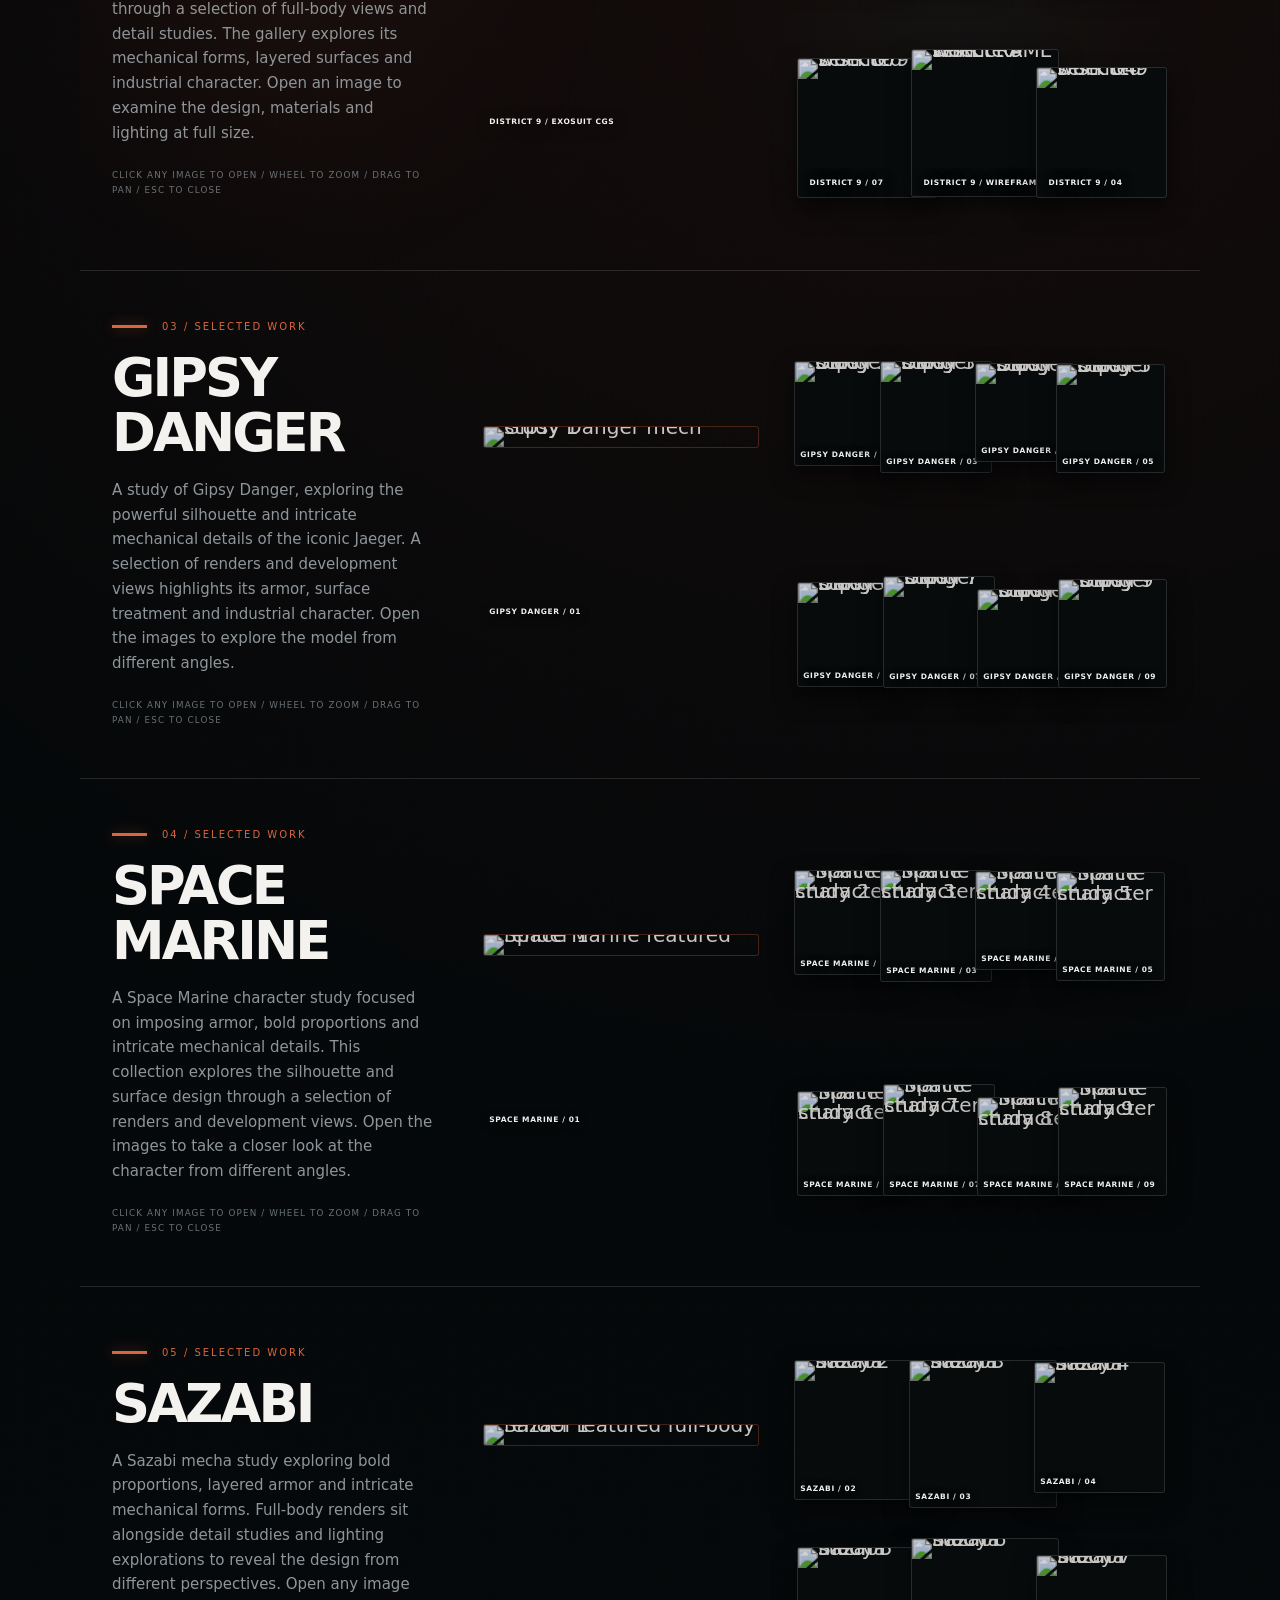
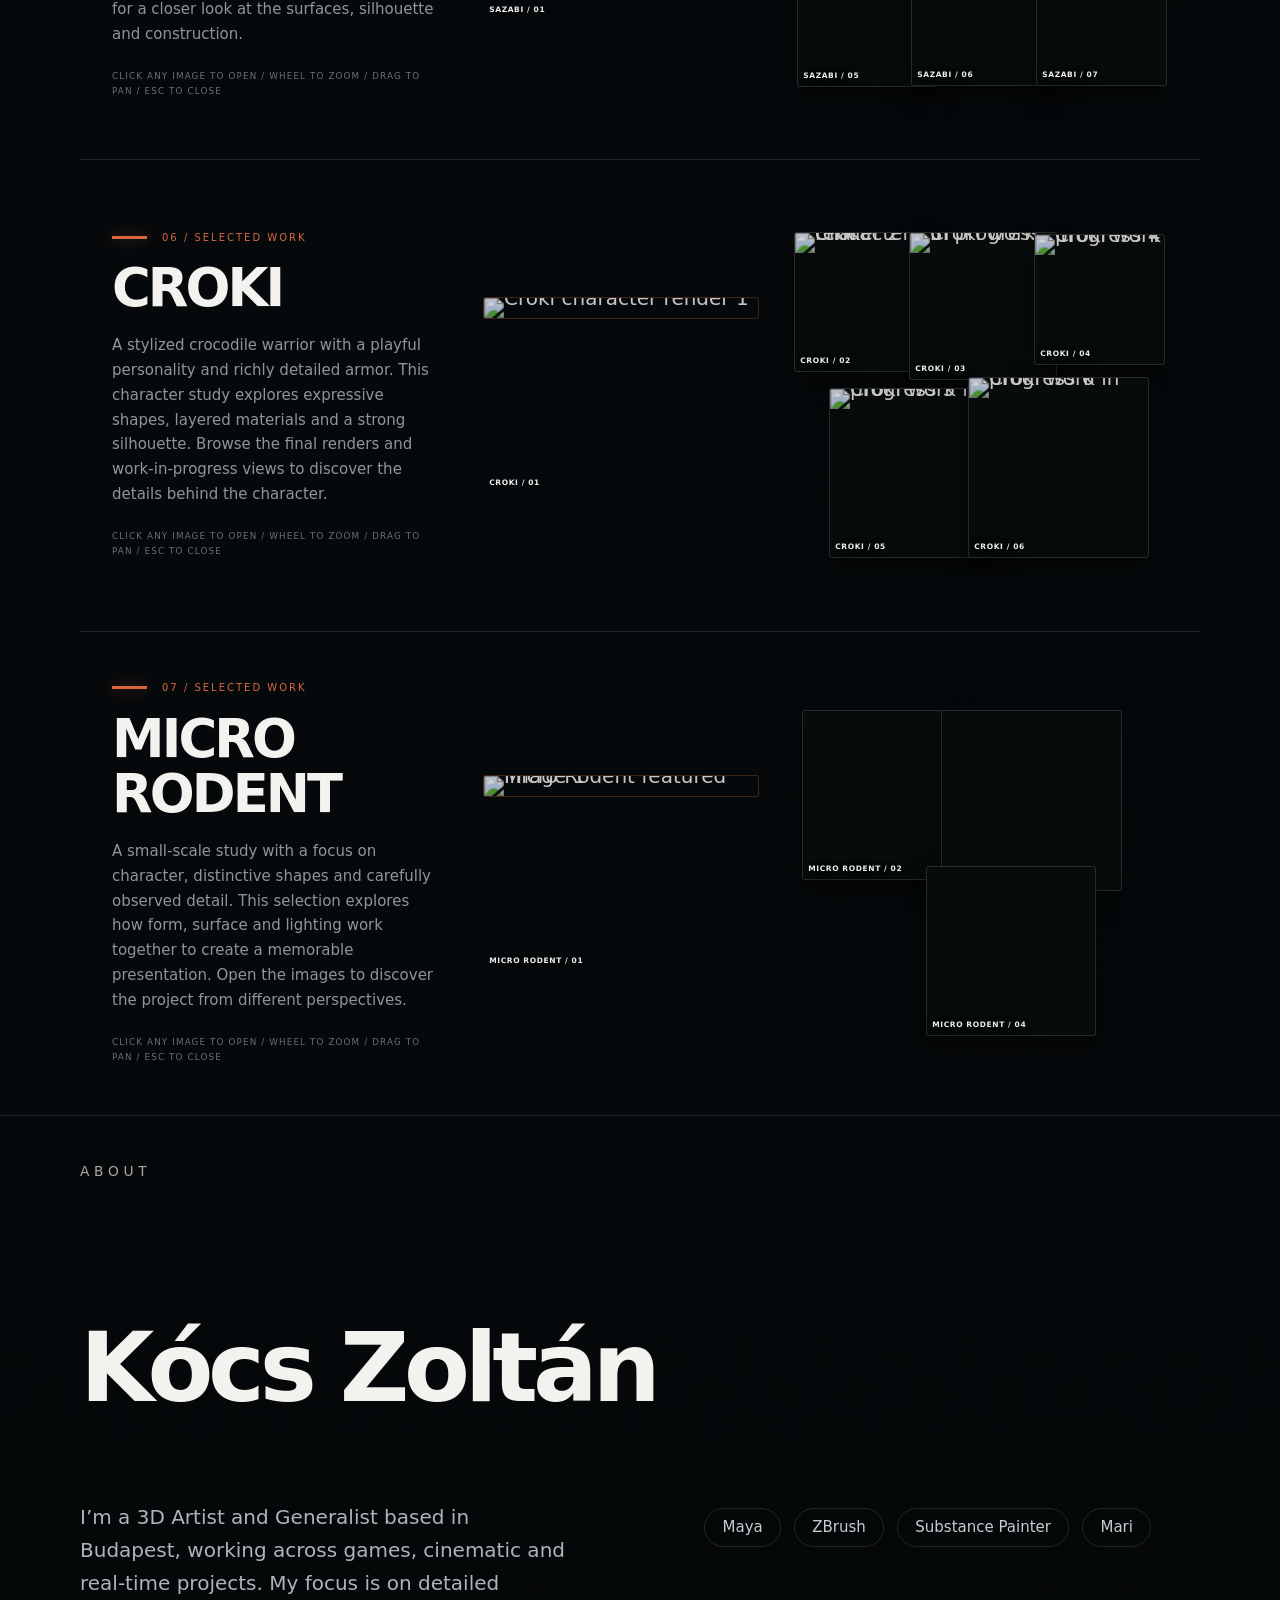
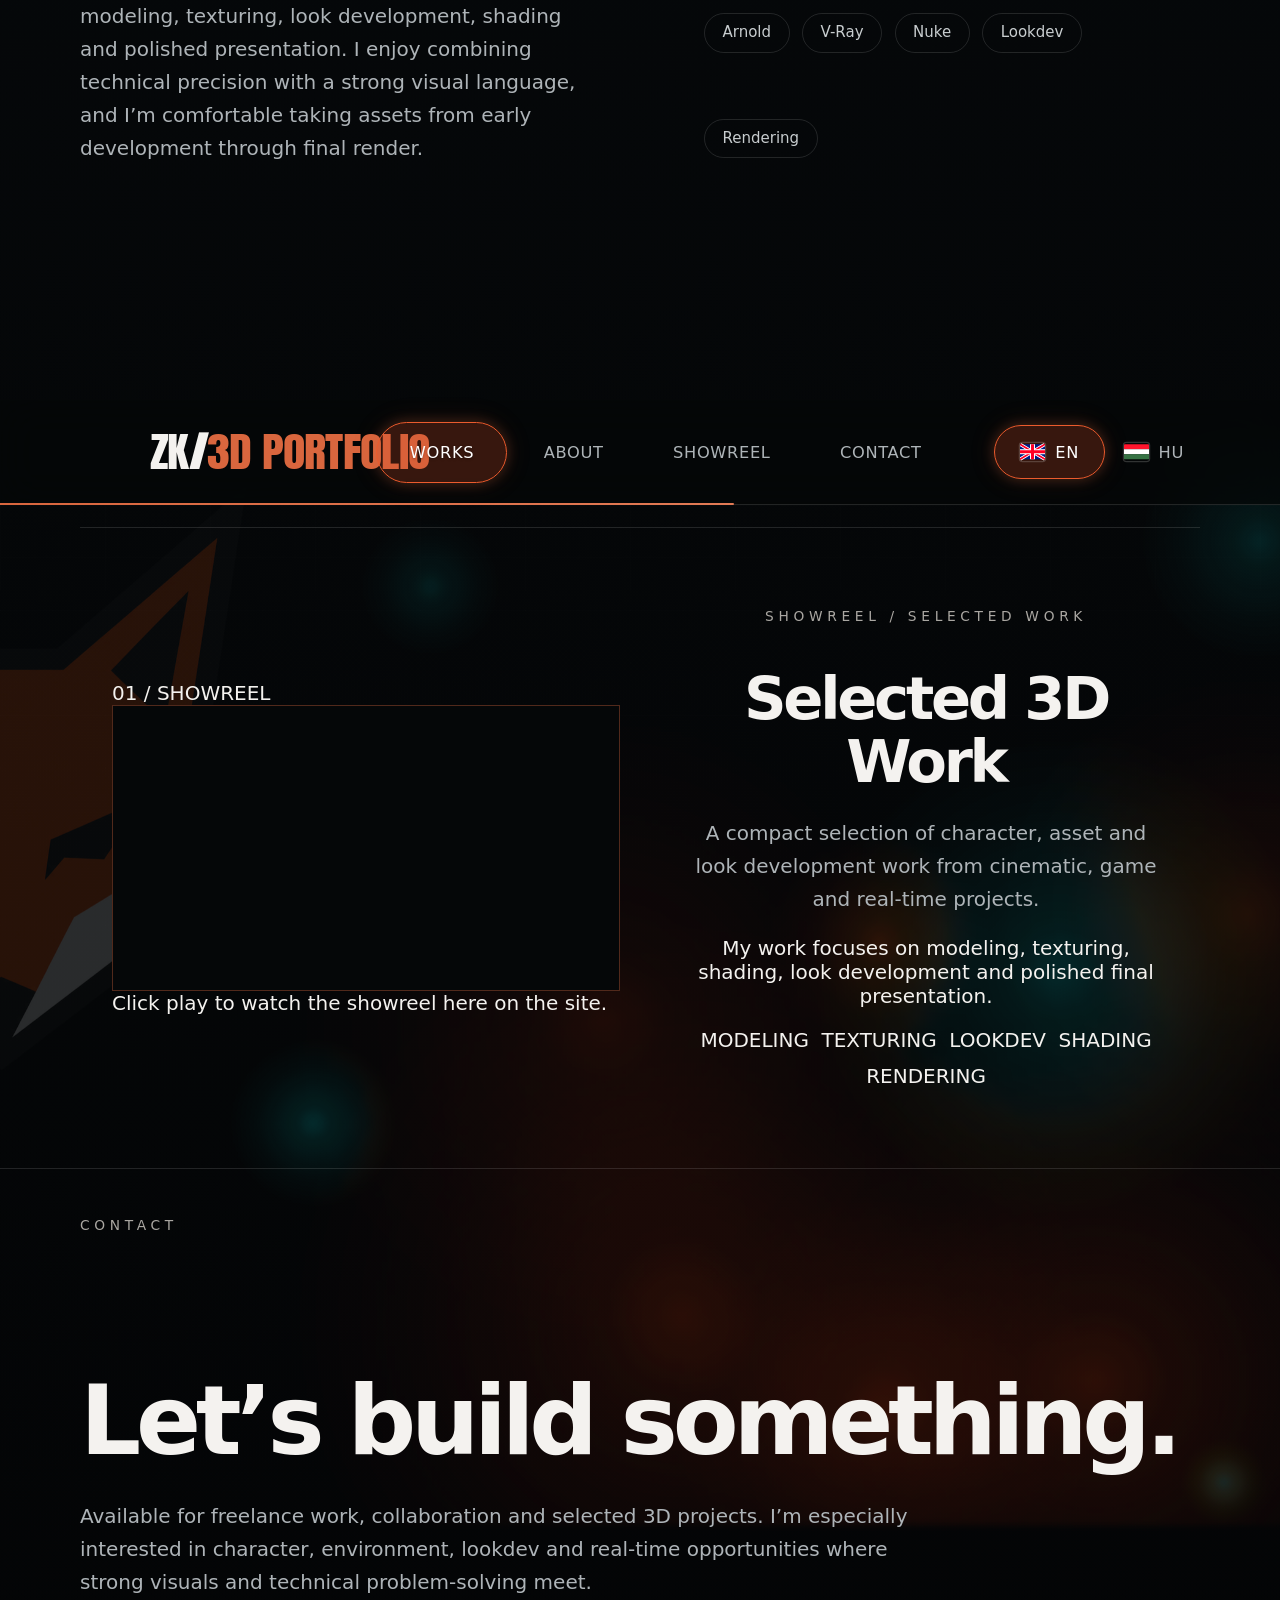
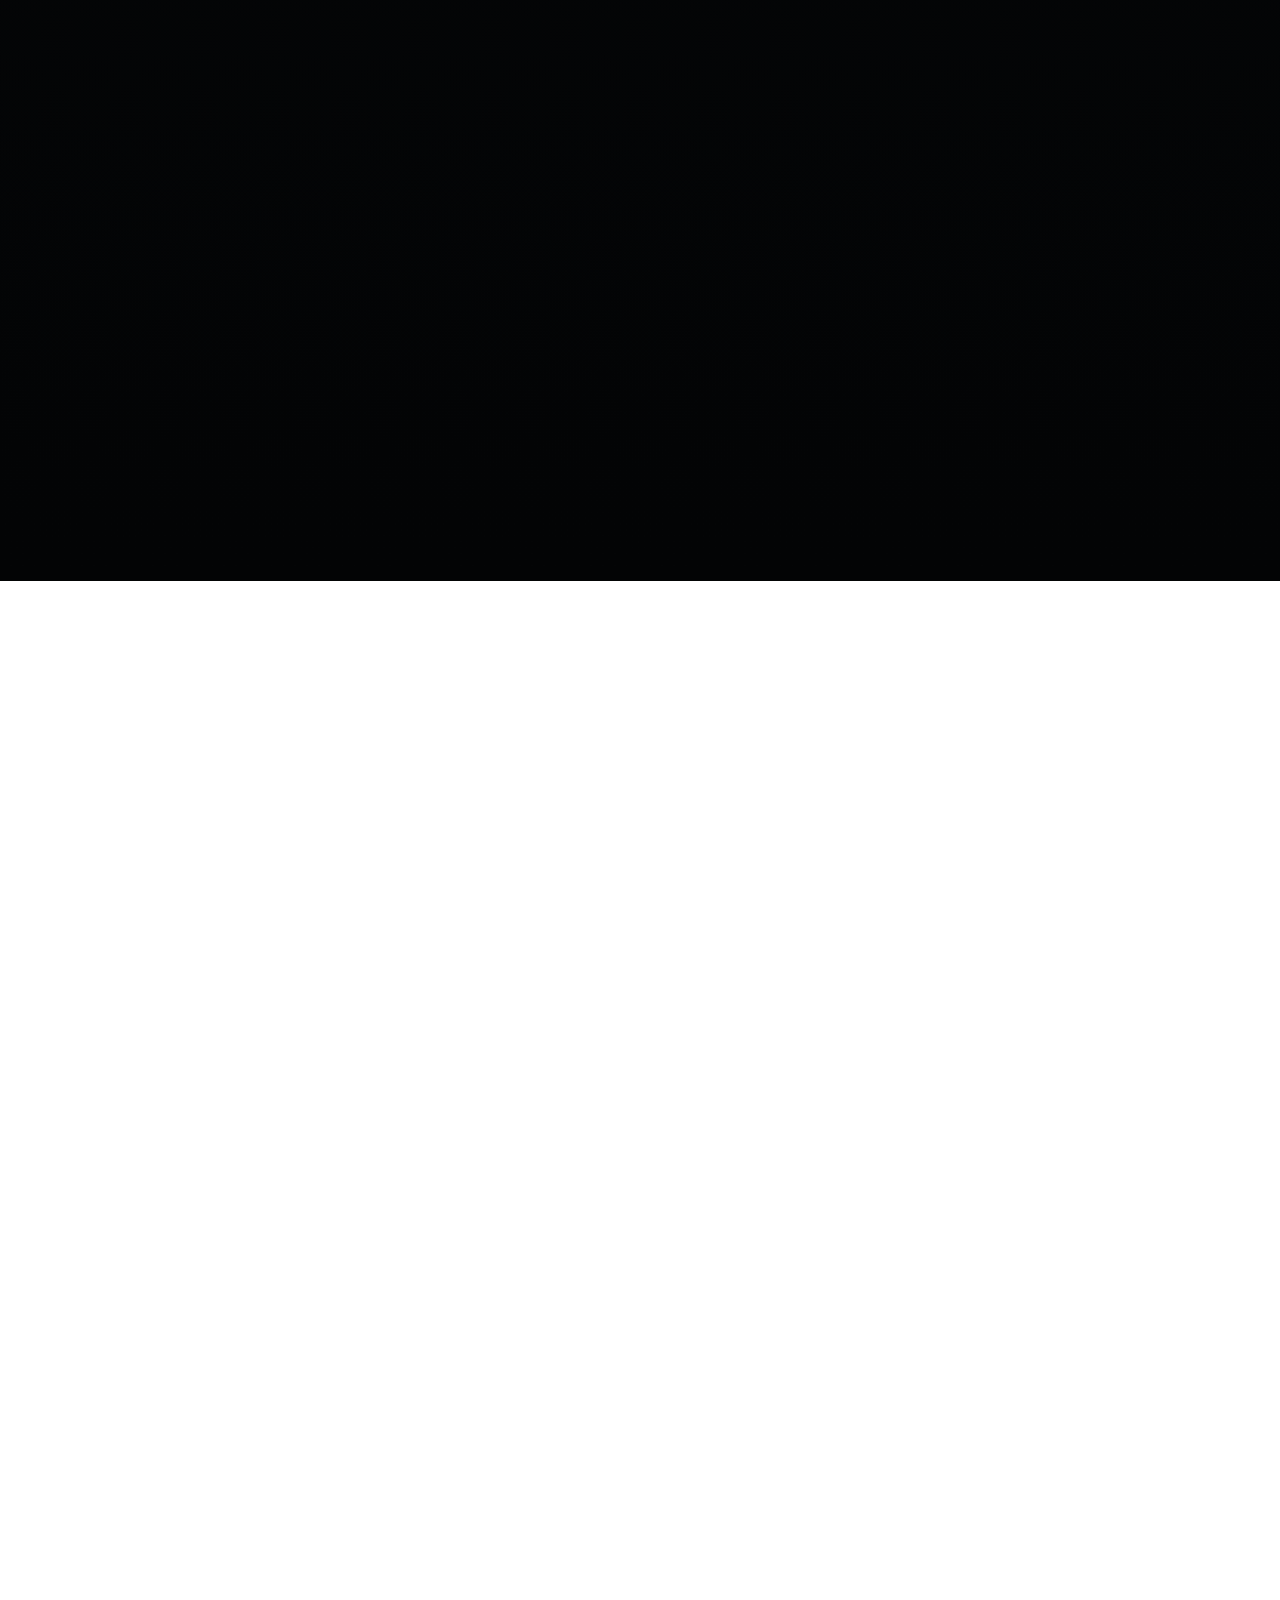
==== commit 9c0cdca2: "Feature Gipsy Danger FrontD and add FrontD2 to supporting gallery" ====
--- a/index.html
+++ b/index.html
@@ -1 +1 @@
-<!doctype html><html lang="en"><head><meta charset="utf-8"><meta name="viewport" content="width=device-width,initial-scale=1"><title>Kócs Zoltán — 3D Portfolio Preview</title></head><body><script>fetch('base.html?v=hero63').then(r=>r.text()).then(html=>{html=html.replace('<a href="#work" class="active">WORK</a><a href="#about">ABOUT</a><a href="#contact">CONTACT</a>','<a href="#work" class="active" data-en="WORKS" data-hu="MUNKÁK">WORKS</a><a href="#about" data-en="ABOUT" data-hu="RÓLAM">ABOUT</a><a href="#showreel" data-en="SHOWREEL" data-hu="SHOWREEL">SHOWREEL</a><a href="#contact" data-en="CONTACT" data-hu="KAPCSOLAT">CONTACT</a>');html=html.replace('<div class="brand">','<div class="brand"><img class="kz-header-logo" src="https://raw.githubusercontent.com/fuxy-AI/zk-portfolio/main/assets/logo/kz-fox-logo.png" alt="KZ Fox logo">');html=html.replace('class="bottom">KÓCS<','class="bottom" style="text-transform:none">Kócs<');html=html.replace('class="bottom">Kócs<','class="bottom" style="text-transform:none">Kócs<');html=html.replace('const count=window.innerWidth<720?10:18;','const count=window.innerWidth<720?8:14;');html=html.replace('alpha:.10+Math.random()*.11};',"alpha:.12+Math.pow(Math.random(),.72)*.20,color:Math.random()<.3?'orange':'teal'};");html=html.replace('const orange=[218,96,52],teal=[35,205,190];const rr=Math.round(lerp(orange[0],teal[0],progress)),gg=Math.round(lerp(orange[1],teal[1],progress)),bb=Math.round(lerp(orange[2],teal[2],progress));',"const teal=[24,200,184],orange=[255,48,8],c=p.color==='orange'?orange:teal;const rr=c[0],gg=c[1],bb=c[2];");html=html.replace('const r=22+Math.random()*56;','const baseR=10+Math.pow(Math.random(),1.35)*104;const r=Math.min(baseR*(Math.random()<.22?2:1),Math.min(W,H)*.28);');const c5='<figure class="card c5"><img src="assets/KshatriyaH.jpg" alt="Kshatriya side view"><figcaption class="tag">KSHATRIYA</figcaption><span class="num">05</span></figure>';html=html.replace(c5,c5+'<figure class="card c6 croki-hero"><img src="https://raw.githubusercontent.com/fuxy-AI/zk-portfolio/main/assets/Kroki/kroki_render_final.jpg" alt="Croki — final character render"><figcaption class="tag">CROKI</figcaption></figure><figure class="card c7 gipsy-hero"><img src="https://raw.githubusercontent.com/fuxy-AI/zk-portfolio/main/assets/Gipsy%20Danger/Gipsy_Danger_Dual.jpg" alt="Gipsy Danger — dual view 06"><figcaption class="tag">GIPSY DANGER</figcaption></figure>');html=html.replace(c5,'<figure class="card c5 space-marine-hero"><img src="https://raw.githubusercontent.com/fuxy-AI/zk-portfolio/main/assets/SpaceMarine/SM1.jpg" alt="Space Marine — featured render"><figcaption class="tag">SPACE MARINE</figcaption></figure>');html=html.replace('<figure class="card c2"><img src="assets/KshatriyaC.jpg" alt="Kshatriya view"><figcaption class="tag">KSHATRIYA</figcaption><span class="num">02</span></figure>','<figure class="card c2"><img src="assets/KshatriyaI.jpg" alt="Kshatriya detail I"><figcaption class="tag">KSHATRIYA</figcaption></figure>');html=html.replace('<figure class="card c1"><img src="assets/KshatriyaA.jpg" alt="Kshatriya front view">','<figure class="card c1"><img src="https://raw.githubusercontent.com/fuxy-AI/zk-portfolio/main/assets/Kshatriya/KshatriyaH.jpg" alt="Kshatriya — view H">');html=html.replace('<figure class="card c4"><img src="assets/KshatriyaF.jpg" alt="Kshatriya front three quarter"><figcaption class="tag">KSHATRIYA</figcaption><span class="num">04</span></figure>','<figure class="card c4 sazabi-hero"><img src="https://raw.githubusercontent.com/fuxy-AI/zk-portfolio/main/assets/Sazabi/fullBody_render_v037.jpg?v=112" alt="Sazabi — featured full-body render"><figcaption class="tag">SAZABI</figcaption></figure>');const d='<div class="combo-decor"><div class="ring r1"></div><div class="ring r2"></div><div class="cg co"></div><div class="cg ct"></div><div class="coord">X 072<br>Y 041<br>Z 018</div><div class="tech">3D<br>GAME<br>CINEMATIC<br>REAL-TIME</div><div class="cross x1">+</div><div class="cross x2">+</div></div><div class="pmeta"><b>01 / KSHATRIYA</b><span>CHARACTER ASSET</span><span>MODELING / TEXTURING</span><span>LOOKDEV</span></div>';html=html.replace('<div class="stage">','<div class="stage">'+d);const showreel=`<section id="showreel" class="section section-anchor showreel-section"><div class="showreel-video"><div class="showreel-kicker">01 / SHOWREEL</div><div class="showreel-frame"><iframe src="https://www.youtube.com/embed/YmtCGnmd5ZM?rel=0&modestbranding=1" title="Kócs Zoltán 3D Showreel" loading="lazy" allow="accelerometer; clipboard-write; encrypted-media; gyroscope; picture-in-picture; web-share" allowfullscreen></iframe></div><div class="showreel-note">Click play to watch the showreel here on the site.</div></div><div class="showreel-copy"><div class="eyebrow">SHOWREEL / SELECTED WORK</div><h2>Selected 3D Work</h2><p class="lead">A compact selection of character, asset and look development work from cinematic, game and real-time projects.</p><p class="showreel-text">My work focuses on modeling, texturing, shading, look development and polished final presentation.</p><div class="showreel-tags"><span>MODELING</span><span>TEXTURING</span><span>LOOKDEV</span><span>SHADING</span><span>RENDERING</span></div></div></section>`;html=html.replace('<section id="contact" class="section section-anchor">',showreel+'<section id="contact" class="section section-anchor">');const css=`<style>.kz-header-logo{width:34px;height:34px;object-fit:contain;display:block;flex:0 0 auto;margin-right:10px}.brand{display:flex!important;align-items:center!important}.ambient-physics{filter:brightness(1.82) contrast(1.16) saturate(1.72) blur(2.5px)!important;opacity:.92!important}.hero{padding-top:calc(var(--header) + 6px)!important;padding-bottom:88px!important;align-items:center!important}.hero .copy{padding-top:0!important;transform:translateY(-64px)!important}.hero .eyebrow{transform:translateY(-82px)!important;margin-bottom:28px!important}.hero .name{font-size:clamp(80px,9.15vw,162px)!important;line-height:.67!important}.hero .name .bottom{margin-top:24px!important;text-transform:none!important}.hero .stage{transform:translate(-7vw,-7vw)!important;height:min(700px,71vh)!important;overflow:visible}.ticker-wrap{bottom:22px!important}.hero .stage .c6{width:25%;height:24%;left:13%;top:68%;--rot:5deg;z-index:3}.hero .stage .c7{width:29%;height:25%;left:43%;top:65%;--rot:-5deg;z-index:4}.combo-decor{position:absolute;inset:-10%;z-index:1;pointer-events:none}.ring{position:absolute;border-radius:50%;aspect-ratio:1;animation:spin 65s linear infinite}.r1{width:83%;left:8%;top:0;border:1px solid rgba(255,91,42,.2);border-left-color:rgba(24,200,184,.3)}.r2{width:69%;left:15%;top:8%;border:1px dashed rgba(255,105,55,.15);animation-duration:88s;animation-direction:reverse}.cg{position:absolute;border-radius:50%;filter:blur(42px);opacity:.2}.co{width:48%;height:43%;right:0;top:16%;background:#ff4512}.ct{width:43%;height:38%;left:5%;bottom:0;background:#00b9ad}.coord,.tech{position:absolute;font:500 8px/1.7 Arial;letter-spacing:.22em;color:rgba(255,255,255,.3)}.coord{left:6%;bottom:13%}.tech{left:-2%;top:29%}.cross{position:absolute;color:rgba(255,88,30,.65)}.x1{left:5%;top:41%}.x2{right:3%;bottom:17%}.pmeta{position:absolute;right:-16%;top:15%;z-index:5;display:flex;flex-direction:column;gap:5px;font:500 8px/1.3 Arial;letter-spacing:.17em;color:rgba(255,255,255,.34)}@keyframes spin{to{transform:rotate(360deg)}}.showreel-section{scroll-margin-top:var(--header);min-height:auto;display:grid;grid-template-columns:minmax(520px,1.35fr) minmax(280px,.65fr);gap:clamp(42px,6vw,100px);align-items:center}.showreel-frame{position:relative;width:100%;aspect-ratio:16/9;border:1px solid rgba(217,102,62,.36);background:#050708;overflow:hidden}.showreel-frame iframe{position:absolute;inset:0;width:100%;height:100%;border:0}.showreel-copy{transform:translateX(-4vw)}.showreel-copy .eyebrow{transform:none!important}.showreel-copy h2{font-size:clamp(44px,5.3vw,82px)}.skills{align-items:center!important}.skills span{display:inline-flex!important;align-items:center!important;justify-content:center!important;width:auto!important;height:auto!important;min-height:0!important;padding:8px 14px!important;line-height:1.15!important;border-radius:999px!important;white-space:nowrap!important;flex:0 0 auto!important}.header .brand{font-size:29px!important}.header .kz-header-logo{width:40px!important;height:40px!important}.nav .sliding-marker{background:rgba(217,82,43,.24)!important}@media (min-width:721px) and (max-width:1365px){html{font-size:83.333%!important}.hero{padding-top:calc(var(--header) + 2px)!important;padding-bottom:82px!important}.hero .copy{transform:translateY(-50px)!important}.hero .eyebrow{transform:translateY(-68px)!important}.hero .stage{transform:translate(-5.8vw,-6vw)!important;height:min(583px,71vh)!important}.hero .name{font-size:clamp(66px,7.63vw,135px)!important}.role{font-size:clamp(38px,4.17vw,73px)!important}.ticker-wrap{bottom:18px!important}.section{padding-left:clamp(42px,5vw,82px)!important;padding-right:clamp(42px,5vw,82px)!important}}@media(max-width:1000px){.showreel-section{grid-template-columns:1fr}.showreel-copy{transform:none}}@media(max-width:720px){.kz-header-logo{width:29px;height:29px}.hero{padding-bottom:62px!important}.hero .copy{transform:none!important}.ticker-wrap{bottom:0!important}.hero .stage .c6,.hero .stage .c7,.combo-decor,.pmeta{display:none}}</style>`;html=html.replace('</head>',css+'<link rel="stylesheet" href="fox-background.css?v=3"><link rel="stylesheet" href="selected-work.css?v=107"><link rel="stylesheet" href="district-v53.css?v=60"><link rel="stylesheet" href="kshatriya-selected.css?v=1"><link rel="stylesheet" href="hero-depth-v93.css?v=16"><link rel="stylesheet" href="project-compact.css?v=15"><link rel="stylesheet" href="showreel-layout.css?v=1"><link rel="stylesheet" href="project-card-stack.css?v=6"></head>');html=html.replace('</body>','<scr'+'ipt src="selected-work.js?v=100"></scr'+'ipt><scr'+'ipt src="project-card-stack.js?v=6"></scr'+'ipt></body>');document.open();document.write(html);document.close()})</script></body></html>+<!doctype html><html lang="en"><head><meta charset="utf-8"><meta name="viewport" content="width=device-width,initial-scale=1"><title>Kócs Zoltán — 3D Portfolio Preview</title></head><body><script>fetch('base.html?v=hero63').then(r=>r.text()).then(html=>{html=html.replace('<a href="#work" class="active">WORK</a><a href="#about">ABOUT</a><a href="#contact">CONTACT</a>','<a href="#work" class="active" data-en="WORKS" data-hu="MUNKÁK">WORKS</a><a href="#about" data-en="ABOUT" data-hu="RÓLAM">ABOUT</a><a href="#showreel" data-en="SHOWREEL" data-hu="SHOWREEL">SHOWREEL</a><a href="#contact" data-en="CONTACT" data-hu="KAPCSOLAT">CONTACT</a>');html=html.replace('<div class="brand">','<div class="brand"><img class="kz-header-logo" src="https://raw.githubusercontent.com/fuxy-AI/zk-portfolio/main/assets/logo/kz-fox-logo.png" alt="KZ Fox logo">');html=html.replace('class="bottom">KÓCS<','class="bottom" style="text-transform:none">Kócs<');html=html.replace('class="bottom">Kócs<','class="bottom" style="text-transform:none">Kócs<');html=html.replace('const count=window.innerWidth<720?10:18;','const count=window.innerWidth<720?8:14;');html=html.replace('alpha:.10+Math.random()*.11};',"alpha:.12+Math.pow(Math.random(),.72)*.20,color:Math.random()<.3?'orange':'teal'};");html=html.replace('const orange=[218,96,52],teal=[35,205,190];const rr=Math.round(lerp(orange[0],teal[0],progress)),gg=Math.round(lerp(orange[1],teal[1],progress)),bb=Math.round(lerp(orange[2],teal[2],progress));',"const teal=[24,200,184],orange=[255,48,8],c=p.color==='orange'?orange:teal;const rr=c[0],gg=c[1],bb=c[2];");html=html.replace('const r=22+Math.random()*56;','const baseR=10+Math.pow(Math.random(),1.35)*104;const r=Math.min(baseR*(Math.random()<.22?2:1),Math.min(W,H)*.28);');const c5='<figure class="card c5"><img src="assets/KshatriyaH.jpg" alt="Kshatriya side view"><figcaption class="tag">KSHATRIYA</figcaption><span class="num">05</span></figure>';html=html.replace(c5,c5+'<figure class="card c6 croki-hero"><img src="https://raw.githubusercontent.com/fuxy-AI/zk-portfolio/main/assets/Kroki/kroki_render_final.jpg" alt="Croki — final character render"><figcaption class="tag">CROKI</figcaption></figure><figure class="card c7 gipsy-hero"><img src="https://raw.githubusercontent.com/fuxy-AI/zk-portfolio/main/assets/Gipsy%20Danger/Gipsy_Danger_Dual.jpg" alt="Gipsy Danger — dual view 06"><figcaption class="tag">GIPSY DANGER</figcaption></figure>');html=html.replace(c5,'<figure class="card c5 space-marine-hero"><img src="https://raw.githubusercontent.com/fuxy-AI/zk-portfolio/main/assets/SpaceMarine/SM1.jpg" alt="Space Marine — featured render"><figcaption class="tag">SPACE MARINE</figcaption></figure>');html=html.replace('<figure class="card c2"><img src="assets/KshatriyaC.jpg" alt="Kshatriya view"><figcaption class="tag">KSHATRIYA</figcaption><span class="num">02</span></figure>','<figure class="card c2"><img src="assets/KshatriyaI.jpg" alt="Kshatriya detail I"><figcaption class="tag">KSHATRIYA</figcaption></figure>');html=html.replace('<figure class="card c1"><img src="assets/KshatriyaA.jpg" alt="Kshatriya front view">','<figure class="card c1"><img src="https://raw.githubusercontent.com/fuxy-AI/zk-portfolio/main/assets/Kshatriya/KshatriyaH.jpg" alt="Kshatriya — view H">');html=html.replace('<figure class="card c4"><img src="assets/KshatriyaF.jpg" alt="Kshatriya front three quarter"><figcaption class="tag">KSHATRIYA</figcaption><span class="num">04</span></figure>','<figure class="card c4 sazabi-hero"><img src="https://raw.githubusercontent.com/fuxy-AI/zk-portfolio/main/assets/Sazabi/fullBody_render_v037.jpg?v=112" alt="Sazabi — featured full-body render"><figcaption class="tag">SAZABI</figcaption></figure>');const d='<div class="combo-decor"><div class="ring r1"></div><div class="ring r2"></div><div class="cg co"></div><div class="cg ct"></div><div class="coord">X 072<br>Y 041<br>Z 018</div><div class="tech">3D<br>GAME<br>CINEMATIC<br>REAL-TIME</div><div class="cross x1">+</div><div class="cross x2">+</div></div><div class="pmeta"><b>01 / KSHATRIYA</b><span>CHARACTER ASSET</span><span>MODELING / TEXTURING</span><span>LOOKDEV</span></div>';html=html.replace('<div class="stage">','<div class="stage">'+d);const showreel=`<section id="showreel" class="section section-anchor showreel-section"><div class="showreel-video"><div class="showreel-kicker">01 / SHOWREEL</div><div class="showreel-frame"><iframe src="https://www.youtube.com/embed/YmtCGnmd5ZM?rel=0&modestbranding=1" title="Kócs Zoltán 3D Showreel" loading="lazy" allow="accelerometer; clipboard-write; encrypted-media; gyroscope; picture-in-picture; web-share" allowfullscreen></iframe></div><div class="showreel-note">Click play to watch the showreel here on the site.</div></div><div class="showreel-copy"><div class="eyebrow">SHOWREEL / SELECTED WORK</div><h2>Selected 3D Work</h2><p class="lead">A compact selection of character, asset and look development work from cinematic, game and real-time projects.</p><p class="showreel-text">My work focuses on modeling, texturing, shading, look development and polished final presentation.</p><div class="showreel-tags"><span>MODELING</span><span>TEXTURING</span><span>LOOKDEV</span><span>SHADING</span><span>RENDERING</span></div></div></section>`;html=html.replace('<section id="contact" class="section section-anchor">',showreel+'<section id="contact" class="section section-anchor">');const css=`<style>.kz-header-logo{width:34px;height:34px;object-fit:contain;display:block;flex:0 0 auto;margin-right:10px}.brand{display:flex!important;align-items:center!important}.ambient-physics{filter:brightness(1.82) contrast(1.16) saturate(1.72) blur(2.5px)!important;opacity:.92!important}.hero{padding-top:calc(var(--header) + 6px)!important;padding-bottom:88px!important;align-items:center!important}.hero .copy{padding-top:0!important;transform:translateY(-64px)!important}.hero .eyebrow{transform:translateY(-82px)!important;margin-bottom:28px!important}.hero .name{font-size:clamp(80px,9.15vw,162px)!important;line-height:.67!important}.hero .name .bottom{margin-top:24px!important;text-transform:none!important}.hero .stage{transform:translate(-7vw,-7vw)!important;height:min(700px,71vh)!important;overflow:visible}.ticker-wrap{bottom:22px!important}.hero .stage .c6{width:25%;height:24%;left:13%;top:68%;--rot:5deg;z-index:3}.hero .stage .c7{width:29%;height:25%;left:43%;top:65%;--rot:-5deg;z-index:4}.combo-decor{position:absolute;inset:-10%;z-index:1;pointer-events:none}.ring{position:absolute;border-radius:50%;aspect-ratio:1;animation:spin 65s linear infinite}.r1{width:83%;left:8%;top:0;border:1px solid rgba(255,91,42,.2);border-left-color:rgba(24,200,184,.3)}.r2{width:69%;left:15%;top:8%;border:1px dashed rgba(255,105,55,.15);animation-duration:88s;animation-direction:reverse}.cg{position:absolute;border-radius:50%;filter:blur(42px);opacity:.2}.co{width:48%;height:43%;right:0;top:16%;background:#ff4512}.ct{width:43%;height:38%;left:5%;bottom:0;background:#00b9ad}.coord,.tech{position:absolute;font:500 8px/1.7 Arial;letter-spacing:.22em;color:rgba(255,255,255,.3)}.coord{left:6%;bottom:13%}.tech{left:-2%;top:29%}.cross{position:absolute;color:rgba(255,88,30,.65)}.x1{left:5%;top:41%}.x2{right:3%;bottom:17%}.pmeta{position:absolute;right:-16%;top:15%;z-index:5;display:flex;flex-direction:column;gap:5px;font:500 8px/1.3 Arial;letter-spacing:.17em;color:rgba(255,255,255,.34)}@keyframes spin{to{transform:rotate(360deg)}}.showreel-section{scroll-margin-top:var(--header);min-height:auto;display:grid;grid-template-columns:minmax(520px,1.35fr) minmax(280px,.65fr);gap:clamp(42px,6vw,100px);align-items:center}.showreel-frame{position:relative;width:100%;aspect-ratio:16/9;border:1px solid rgba(217,102,62,.36);background:#050708;overflow:hidden}.showreel-frame iframe{position:absolute;inset:0;width:100%;height:100%;border:0}.showreel-copy{transform:translateX(-4vw)}.showreel-copy .eyebrow{transform:none!important}.showreel-copy h2{font-size:clamp(44px,5.3vw,82px)}.skills{align-items:center!important}.skills span{display:inline-flex!important;align-items:center!important;justify-content:center!important;width:auto!important;height:auto!important;min-height:0!important;padding:8px 14px!important;line-height:1.15!important;border-radius:999px!important;white-space:nowrap!important;flex:0 0 auto!important}.header .brand{font-size:29px!important}.header .kz-header-logo{width:40px!important;height:40px!important}.nav .sliding-marker{background:rgba(217,82,43,.24)!important}@media (min-width:721px) and (max-width:1365px){html{font-size:83.333%!important}.hero{padding-top:calc(var(--header) + 2px)!important;padding-bottom:82px!important}.hero .copy{transform:translateY(-50px)!important}.hero .eyebrow{transform:translateY(-68px)!important}.hero .stage{transform:translate(-5.8vw,-6vw)!important;height:min(583px,71vh)!important}.hero .name{font-size:clamp(66px,7.63vw,135px)!important}.role{font-size:clamp(38px,4.17vw,73px)!important}.ticker-wrap{bottom:18px!important}.section{padding-left:clamp(42px,5vw,82px)!important;padding-right:clamp(42px,5vw,82px)!important}}@media(max-width:1000px){.showreel-section{grid-template-columns:1fr}.showreel-copy{transform:none}}@media(max-width:720px){.kz-header-logo{width:29px;height:29px}.hero{padding-bottom:62px!important}.hero .copy{transform:none!important}.ticker-wrap{bottom:0!important}.hero .stage .c6,.hero .stage .c7,.combo-decor,.pmeta{display:none}}</style>`;html=html.replace('</head>',css+'<link rel="stylesheet" href="fox-background.css?v=3"><link rel="stylesheet" href="selected-work.css?v=107"><link rel="stylesheet" href="district-v53.css?v=60"><link rel="stylesheet" href="kshatriya-selected.css?v=1"><link rel="stylesheet" href="hero-depth-v93.css?v=16"><link rel="stylesheet" href="project-compact.css?v=15"><link rel="stylesheet" href="showreel-layout.css?v=1"><link rel="stylesheet" href="project-card-stack.css?v=6"></head>');html=html.replace('</body>','<scr'+'ipt src="selected-work.js?v=101"></scr'+'ipt><scr'+'ipt src="project-card-stack.js?v=6"></scr'+'ipt></body>');document.open();document.write(html);document.close()})</script></body></html>
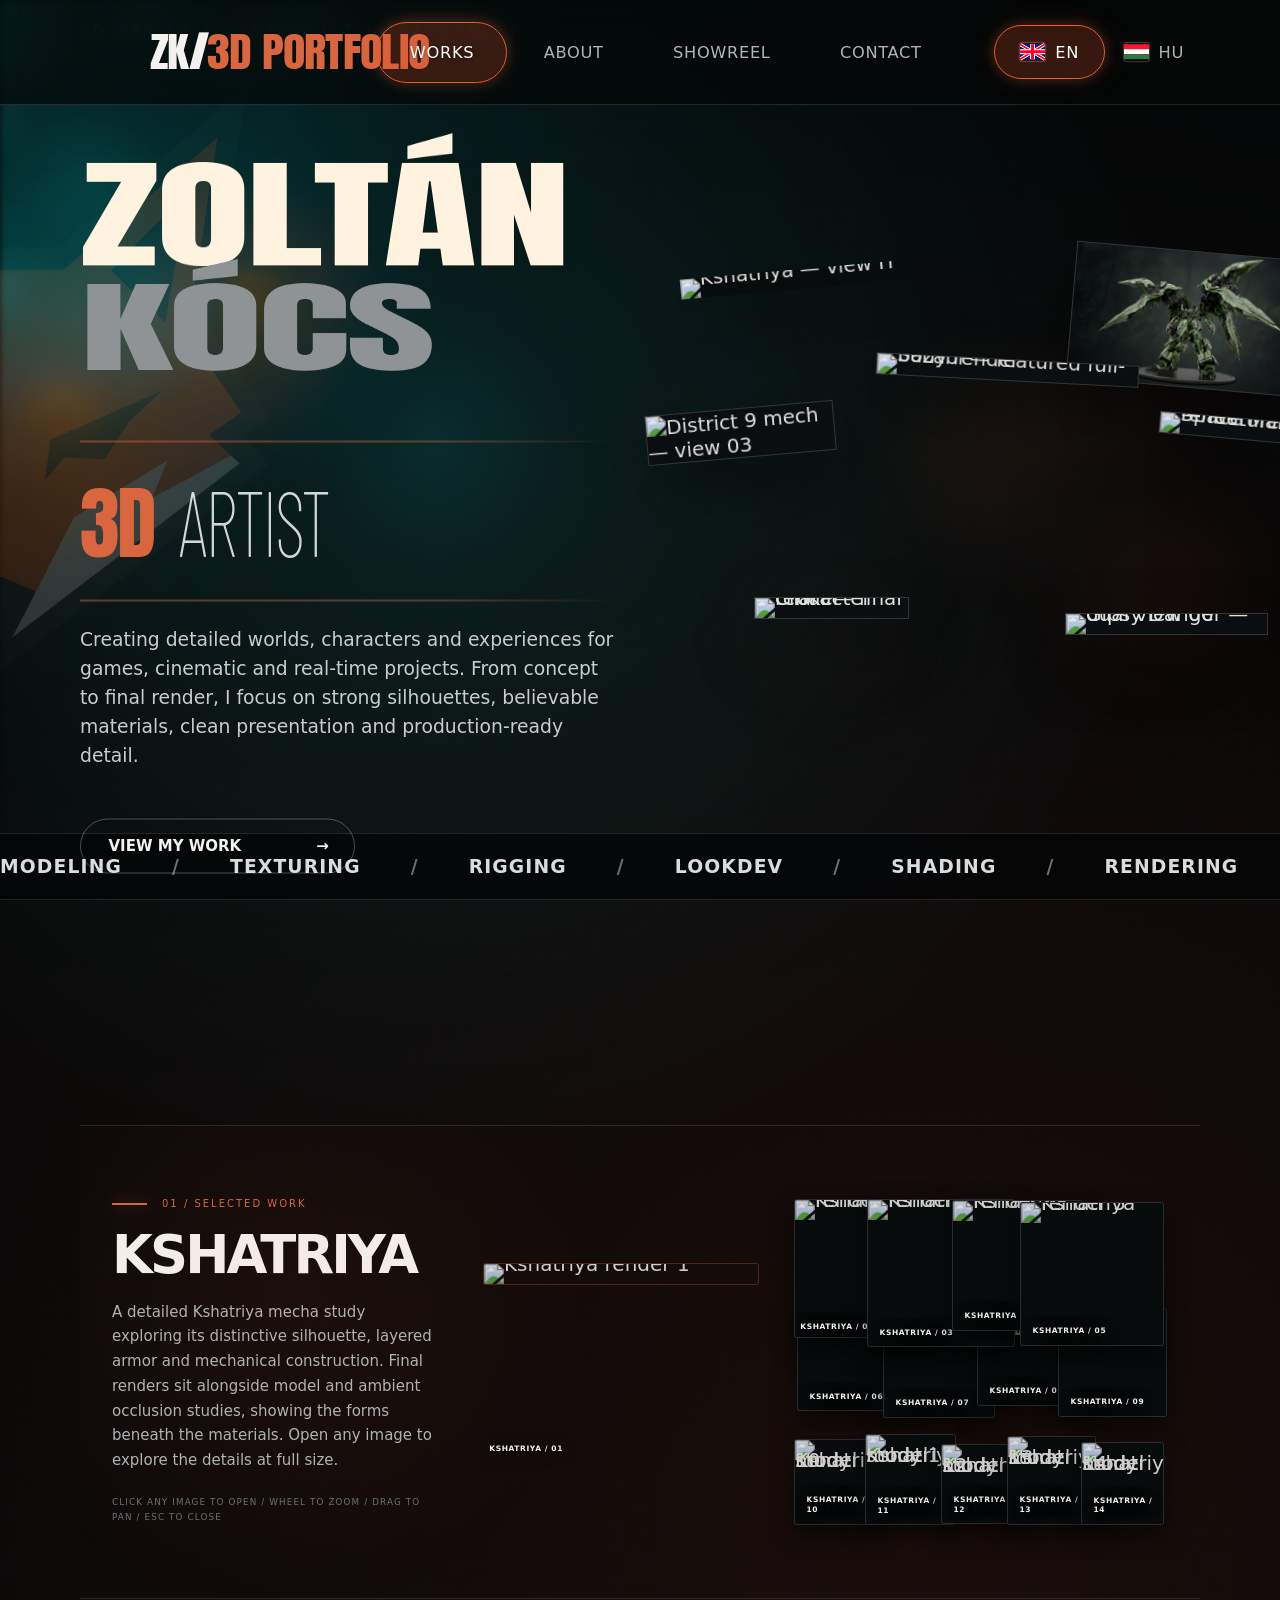
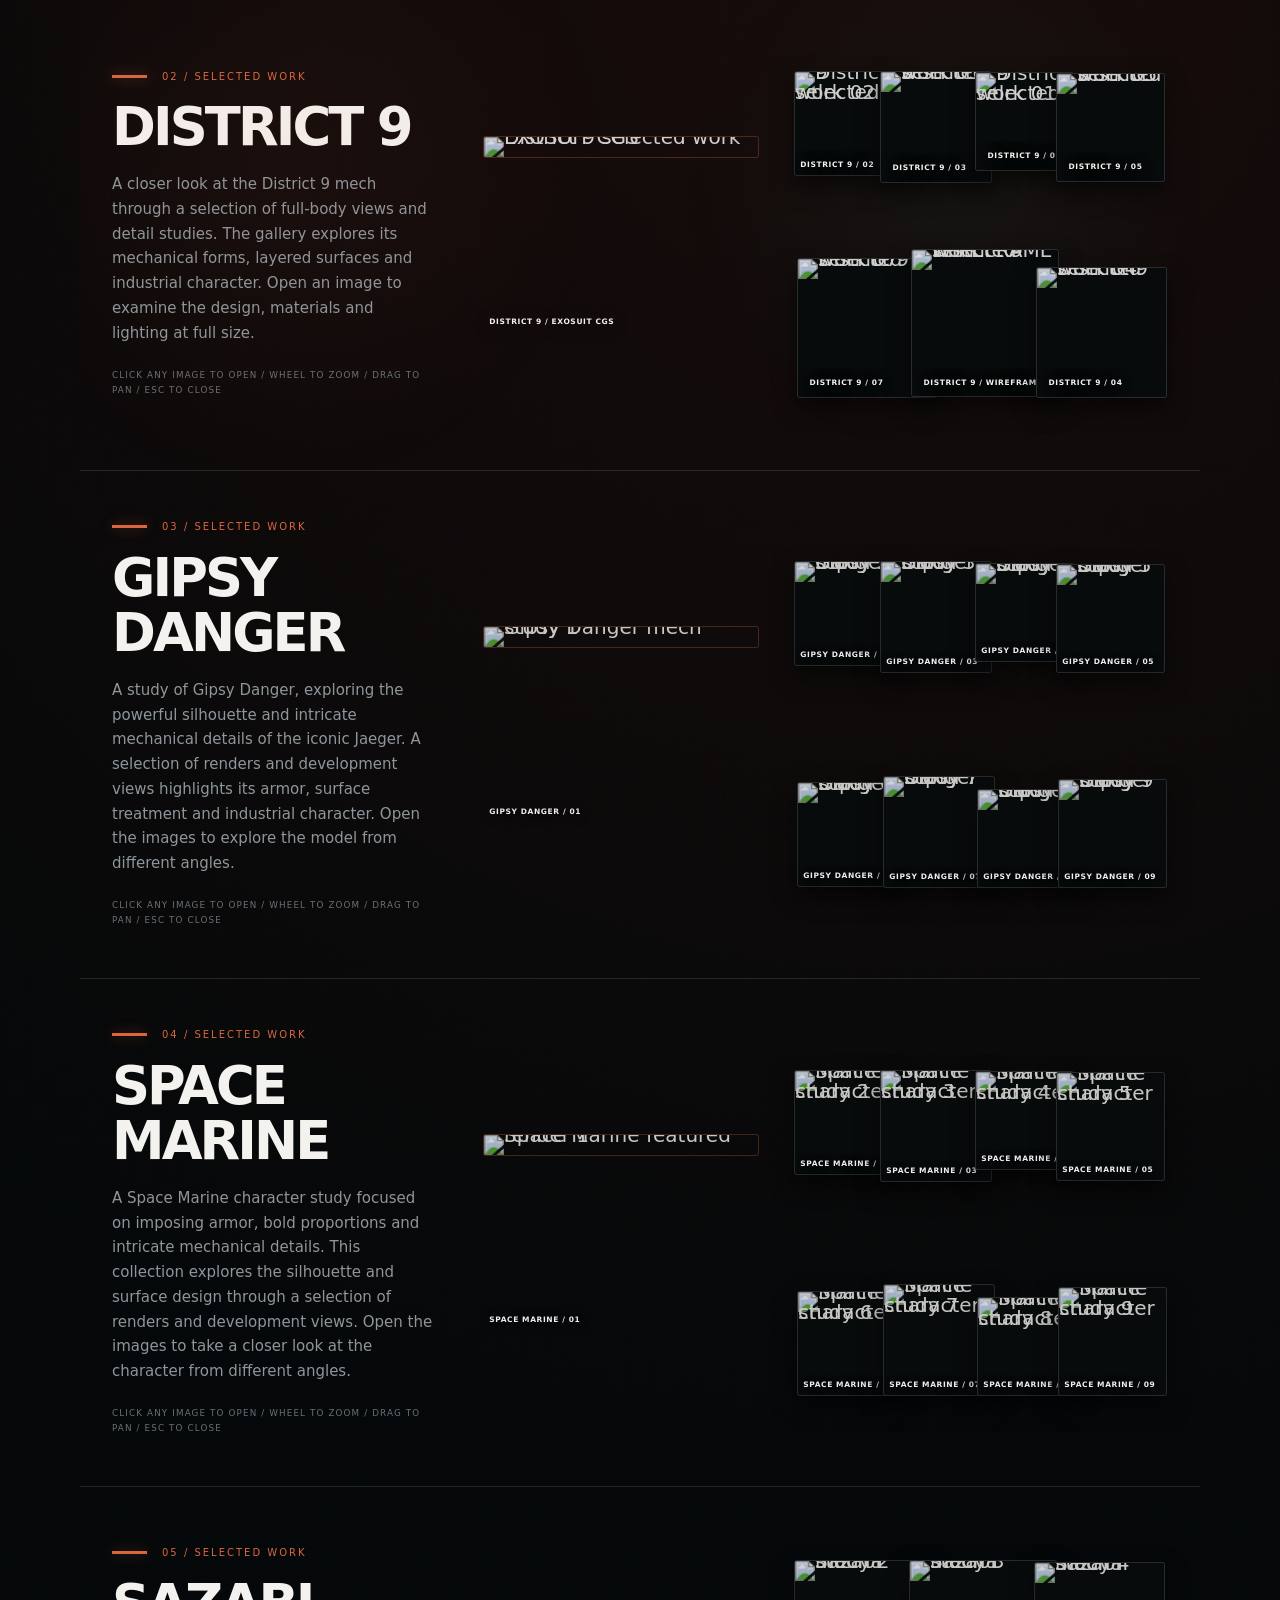
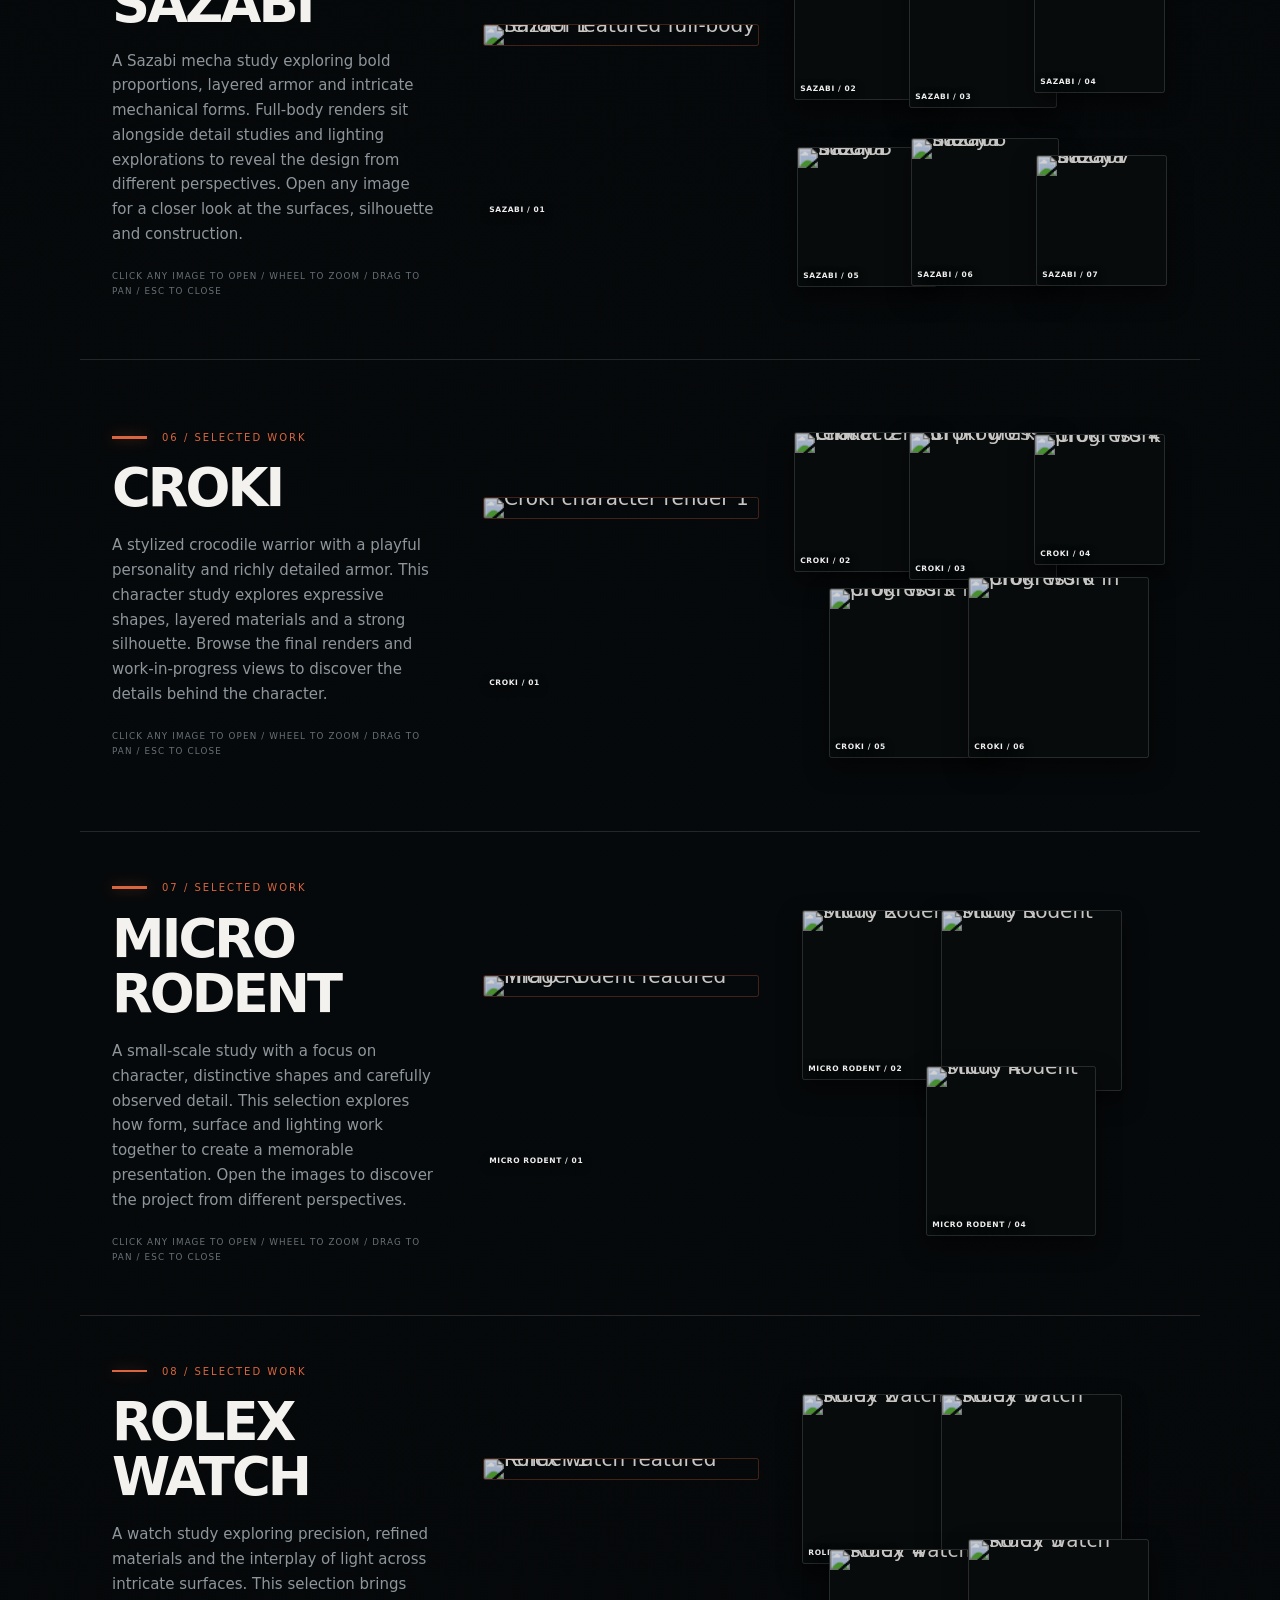
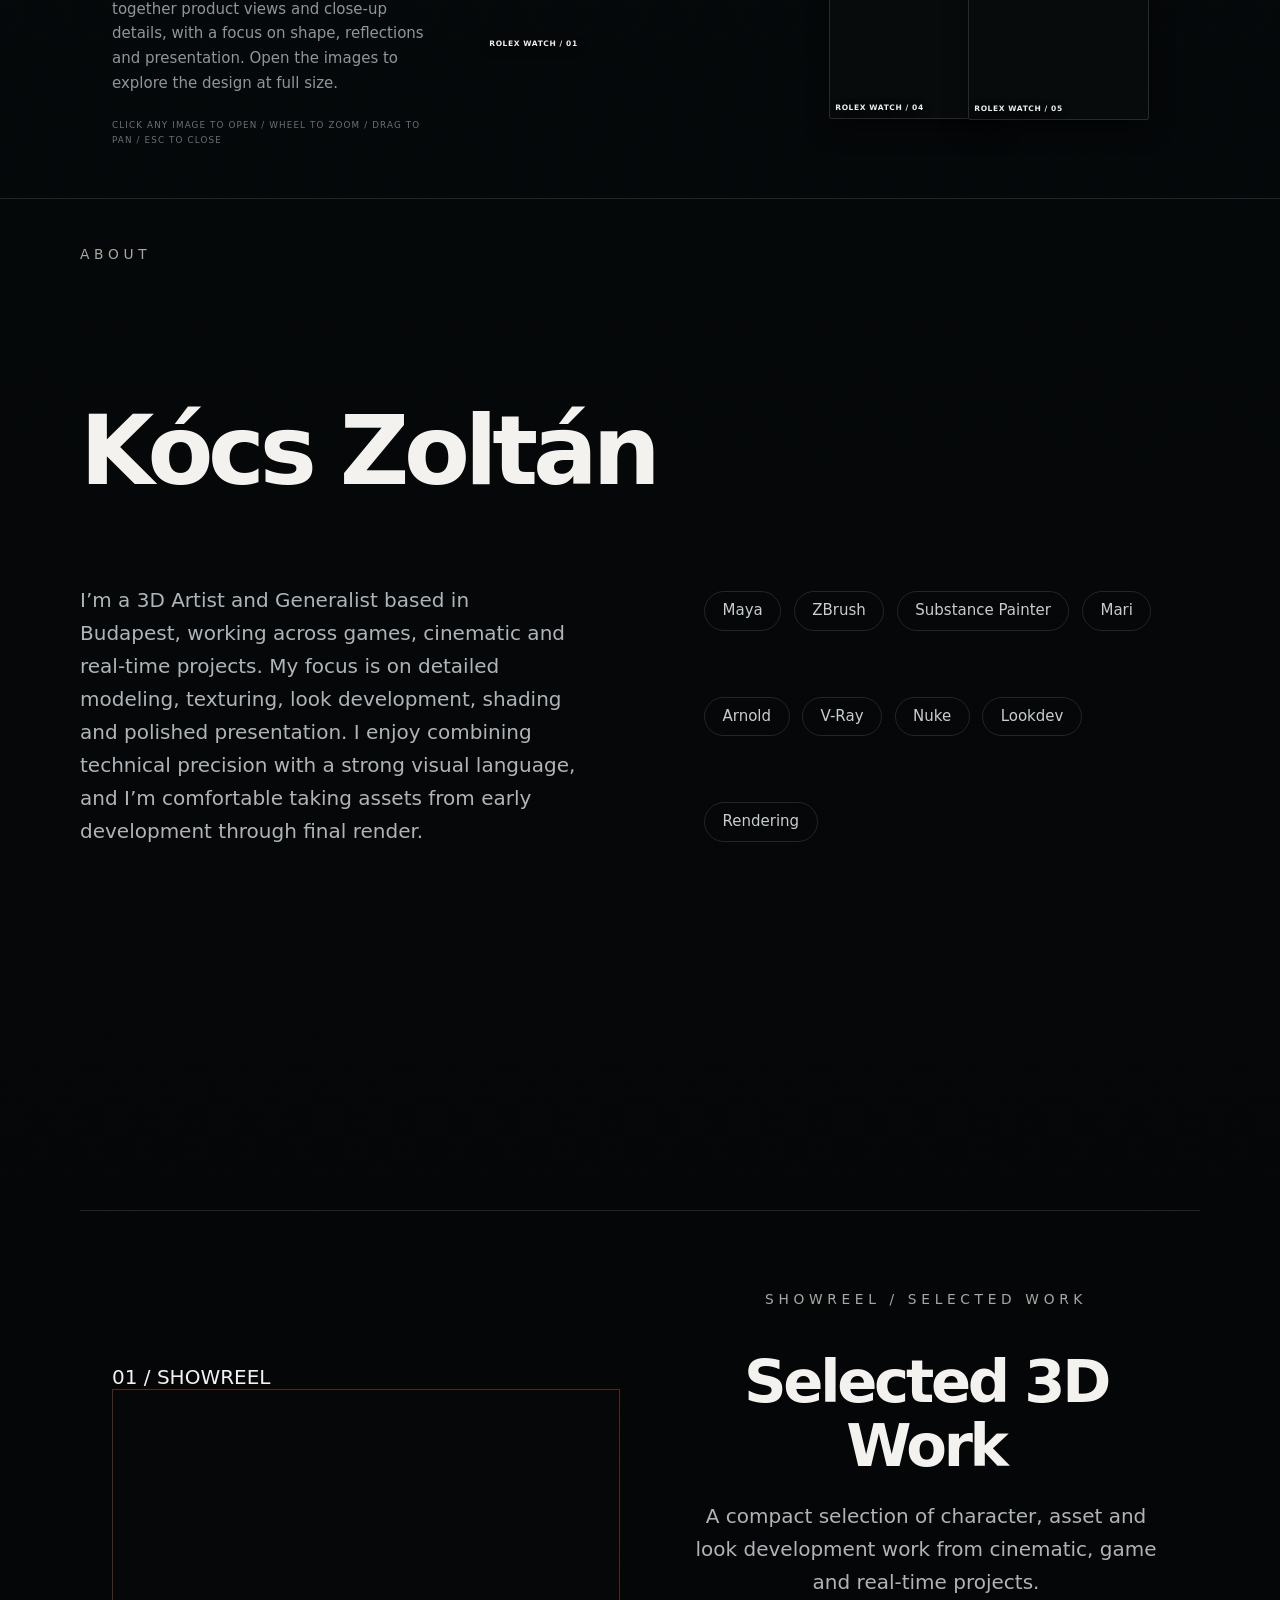
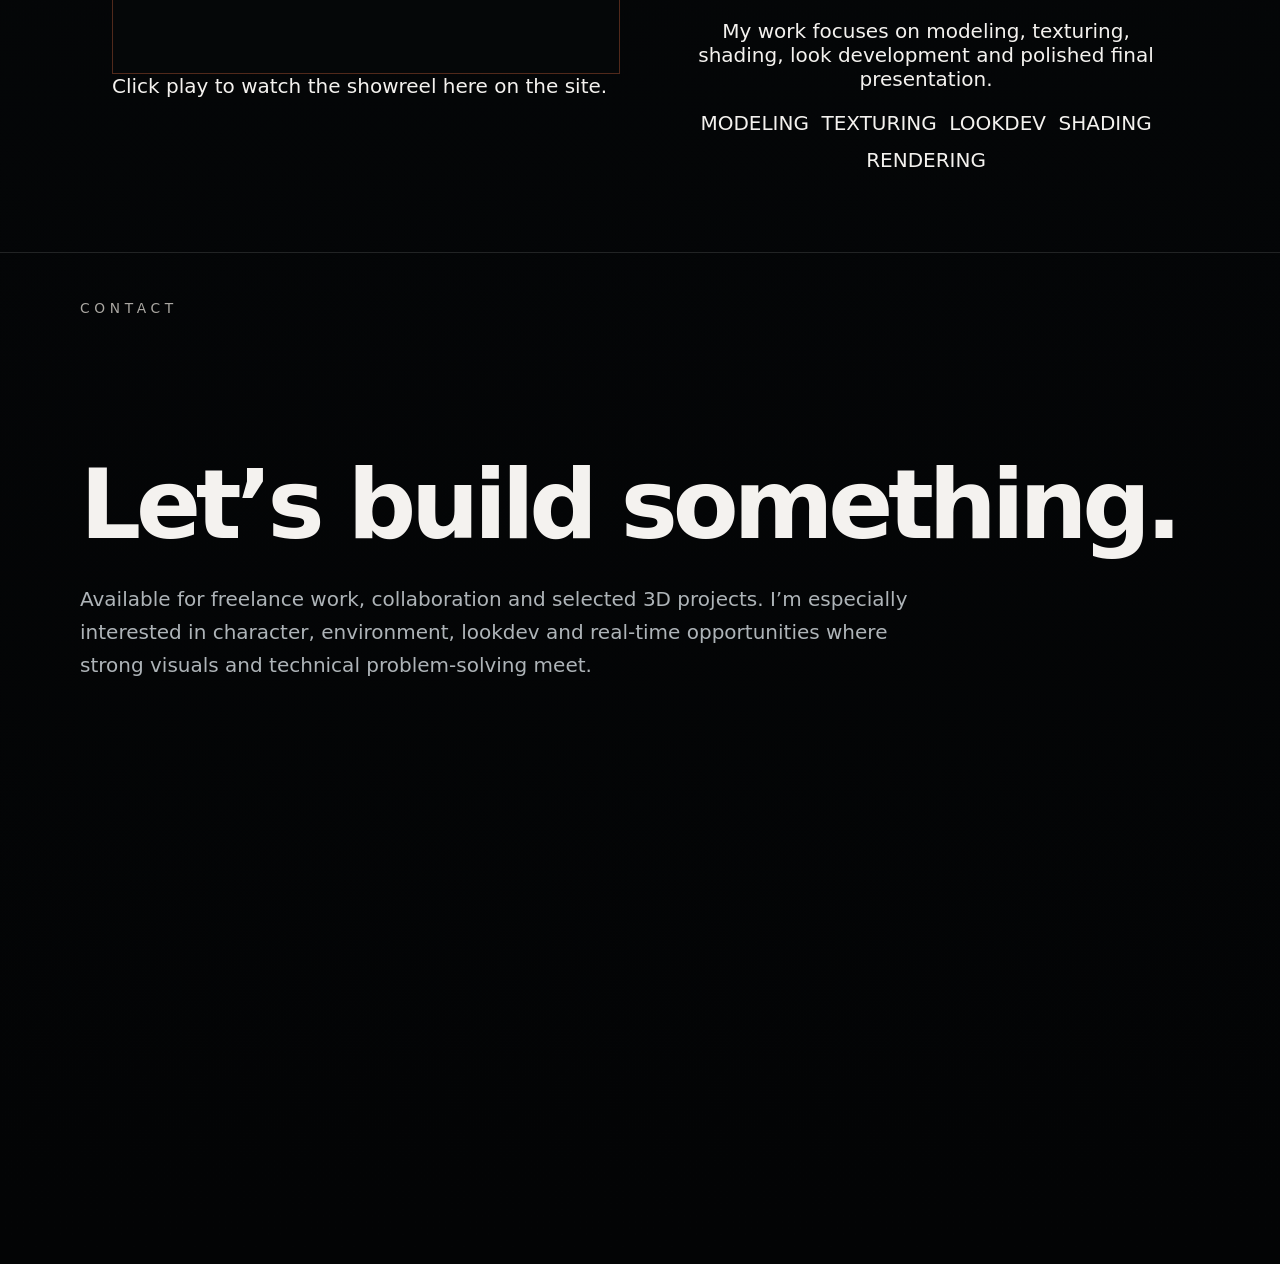
==== commit 107af928: "Add 08 Rolex Watch gallery with Rolex2 cover and four detail cards" ====
--- a/index.html
+++ b/index.html
@@ -1 +1 @@
-<!doctype html><html lang="en"><head><meta charset="utf-8"><meta name="viewport" content="width=device-width,initial-scale=1"><title>Kócs Zoltán — 3D Portfolio Preview</title></head><body><script>fetch('base.html?v=hero63').then(r=>r.text()).then(html=>{html=html.replace('<a href="#work" class="active">WORK</a><a href="#about">ABOUT</a><a href="#contact">CONTACT</a>','<a href="#work" class="active" data-en="WORKS" data-hu="MUNKÁK">WORKS</a><a href="#about" data-en="ABOUT" data-hu="RÓLAM">ABOUT</a><a href="#showreel" data-en="SHOWREEL" data-hu="SHOWREEL">SHOWREEL</a><a href="#contact" data-en="CONTACT" data-hu="KAPCSOLAT">CONTACT</a>');html=html.replace('<div class="brand">','<div class="brand"><img class="kz-header-logo" src="https://raw.githubusercontent.com/fuxy-AI/zk-portfolio/main/assets/logo/kz-fox-logo.png" alt="KZ Fox logo">');html=html.replace('class="bottom">KÓCS<','class="bottom" style="text-transform:none">Kócs<');html=html.replace('class="bottom">Kócs<','class="bottom" style="text-transform:none">Kócs<');html=html.replace('const count=window.innerWidth<720?10:18;','const count=window.innerWidth<720?8:14;');html=html.replace('alpha:.10+Math.random()*.11};',"alpha:.12+Math.pow(Math.random(),.72)*.20,color:Math.random()<.3?'orange':'teal'};");html=html.replace('const orange=[218,96,52],teal=[35,205,190];const rr=Math.round(lerp(orange[0],teal[0],progress)),gg=Math.round(lerp(orange[1],teal[1],progress)),bb=Math.round(lerp(orange[2],teal[2],progress));',"const teal=[24,200,184],orange=[255,48,8],c=p.color==='orange'?orange:teal;const rr=c[0],gg=c[1],bb=c[2];");html=html.replace('const r=22+Math.random()*56;','const baseR=10+Math.pow(Math.random(),1.35)*104;const r=Math.min(baseR*(Math.random()<.22?2:1),Math.min(W,H)*.28);');const c5='<figure class="card c5"><img src="assets/KshatriyaH.jpg" alt="Kshatriya side view"><figcaption class="tag">KSHATRIYA</figcaption><span class="num">05</span></figure>';html=html.replace(c5,c5+'<figure class="card c6 croki-hero"><img src="https://raw.githubusercontent.com/fuxy-AI/zk-portfolio/main/assets/Kroki/kroki_render_final.jpg" alt="Croki — final character render"><figcaption class="tag">CROKI</figcaption></figure><figure class="card c7 gipsy-hero"><img src="https://raw.githubusercontent.com/fuxy-AI/zk-portfolio/main/assets/Gipsy%20Danger/Gipsy_Danger_Dual.jpg" alt="Gipsy Danger — dual view 06"><figcaption class="tag">GIPSY DANGER</figcaption></figure>');html=html.replace(c5,'<figure class="card c5 space-marine-hero"><img src="https://raw.githubusercontent.com/fuxy-AI/zk-portfolio/main/assets/SpaceMarine/SM1.jpg" alt="Space Marine — featured render"><figcaption class="tag">SPACE MARINE</figcaption></figure>');html=html.replace('<figure class="card c2"><img src="assets/KshatriyaC.jpg" alt="Kshatriya view"><figcaption class="tag">KSHATRIYA</figcaption><span class="num">02</span></figure>','<figure class="card c2"><img src="assets/KshatriyaI.jpg" alt="Kshatriya detail I"><figcaption class="tag">KSHATRIYA</figcaption></figure>');html=html.replace('<figure class="card c1"><img src="assets/KshatriyaA.jpg" alt="Kshatriya front view">','<figure class="card c1"><img src="https://raw.githubusercontent.com/fuxy-AI/zk-portfolio/main/assets/Kshatriya/KshatriyaH.jpg" alt="Kshatriya — view H">');html=html.replace('<figure class="card c4"><img src="assets/KshatriyaF.jpg" alt="Kshatriya front three quarter"><figcaption class="tag">KSHATRIYA</figcaption><span class="num">04</span></figure>','<figure class="card c4 sazabi-hero"><img src="https://raw.githubusercontent.com/fuxy-AI/zk-portfolio/main/assets/Sazabi/fullBody_render_v037.jpg?v=112" alt="Sazabi — featured full-body render"><figcaption class="tag">SAZABI</figcaption></figure>');const d='<div class="combo-decor"><div class="ring r1"></div><div class="ring r2"></div><div class="cg co"></div><div class="cg ct"></div><div class="coord">X 072<br>Y 041<br>Z 018</div><div class="tech">3D<br>GAME<br>CINEMATIC<br>REAL-TIME</div><div class="cross x1">+</div><div class="cross x2">+</div></div><div class="pmeta"><b>01 / KSHATRIYA</b><span>CHARACTER ASSET</span><span>MODELING / TEXTURING</span><span>LOOKDEV</span></div>';html=html.replace('<div class="stage">','<div class="stage">'+d);const showreel=`<section id="showreel" class="section section-anchor showreel-section"><div class="showreel-video"><div class="showreel-kicker">01 / SHOWREEL</div><div class="showreel-frame"><iframe src="https://www.youtube.com/embed/YmtCGnmd5ZM?rel=0&modestbranding=1" title="Kócs Zoltán 3D Showreel" loading="lazy" allow="accelerometer; clipboard-write; encrypted-media; gyroscope; picture-in-picture; web-share" allowfullscreen></iframe></div><div class="showreel-note">Click play to watch the showreel here on the site.</div></div><div class="showreel-copy"><div class="eyebrow">SHOWREEL / SELECTED WORK</div><h2>Selected 3D Work</h2><p class="lead">A compact selection of character, asset and look development work from cinematic, game and real-time projects.</p><p class="showreel-text">My work focuses on modeling, texturing, shading, look development and polished final presentation.</p><div class="showreel-tags"><span>MODELING</span><span>TEXTURING</span><span>LOOKDEV</span><span>SHADING</span><span>RENDERING</span></div></div></section>`;html=html.replace('<section id="contact" class="section section-anchor">',showreel+'<section id="contact" class="section section-anchor">');const css=`<style>.kz-header-logo{width:34px;height:34px;object-fit:contain;display:block;flex:0 0 auto;margin-right:10px}.brand{display:flex!important;align-items:center!important}.ambient-physics{filter:brightness(1.82) contrast(1.16) saturate(1.72) blur(2.5px)!important;opacity:.92!important}.hero{padding-top:calc(var(--header) + 6px)!important;padding-bottom:88px!important;align-items:center!important}.hero .copy{padding-top:0!important;transform:translateY(-64px)!important}.hero .eyebrow{transform:translateY(-82px)!important;margin-bottom:28px!important}.hero .name{font-size:clamp(80px,9.15vw,162px)!important;line-height:.67!important}.hero .name .bottom{margin-top:24px!important;text-transform:none!important}.hero .stage{transform:translate(-7vw,-7vw)!important;height:min(700px,71vh)!important;overflow:visible}.ticker-wrap{bottom:22px!important}.hero .stage .c6{width:25%;height:24%;left:13%;top:68%;--rot:5deg;z-index:3}.hero .stage .c7{width:29%;height:25%;left:43%;top:65%;--rot:-5deg;z-index:4}.combo-decor{position:absolute;inset:-10%;z-index:1;pointer-events:none}.ring{position:absolute;border-radius:50%;aspect-ratio:1;animation:spin 65s linear infinite}.r1{width:83%;left:8%;top:0;border:1px solid rgba(255,91,42,.2);border-left-color:rgba(24,200,184,.3)}.r2{width:69%;left:15%;top:8%;border:1px dashed rgba(255,105,55,.15);animation-duration:88s;animation-direction:reverse}.cg{position:absolute;border-radius:50%;filter:blur(42px);opacity:.2}.co{width:48%;height:43%;right:0;top:16%;background:#ff4512}.ct{width:43%;height:38%;left:5%;bottom:0;background:#00b9ad}.coord,.tech{position:absolute;font:500 8px/1.7 Arial;letter-spacing:.22em;color:rgba(255,255,255,.3)}.coord{left:6%;bottom:13%}.tech{left:-2%;top:29%}.cross{position:absolute;color:rgba(255,88,30,.65)}.x1{left:5%;top:41%}.x2{right:3%;bottom:17%}.pmeta{position:absolute;right:-16%;top:15%;z-index:5;display:flex;flex-direction:column;gap:5px;font:500 8px/1.3 Arial;letter-spacing:.17em;color:rgba(255,255,255,.34)}@keyframes spin{to{transform:rotate(360deg)}}.showreel-section{scroll-margin-top:var(--header);min-height:auto;display:grid;grid-template-columns:minmax(520px,1.35fr) minmax(280px,.65fr);gap:clamp(42px,6vw,100px);align-items:center}.showreel-frame{position:relative;width:100%;aspect-ratio:16/9;border:1px solid rgba(217,102,62,.36);background:#050708;overflow:hidden}.showreel-frame iframe{position:absolute;inset:0;width:100%;height:100%;border:0}.showreel-copy{transform:translateX(-4vw)}.showreel-copy .eyebrow{transform:none!important}.showreel-copy h2{font-size:clamp(44px,5.3vw,82px)}.skills{align-items:center!important}.skills span{display:inline-flex!important;align-items:center!important;justify-content:center!important;width:auto!important;height:auto!important;min-height:0!important;padding:8px 14px!important;line-height:1.15!important;border-radius:999px!important;white-space:nowrap!important;flex:0 0 auto!important}.header .brand{font-size:29px!important}.header .kz-header-logo{width:40px!important;height:40px!important}.nav .sliding-marker{background:rgba(217,82,43,.24)!important}@media (min-width:721px) and (max-width:1365px){html{font-size:83.333%!important}.hero{padding-top:calc(var(--header) + 2px)!important;padding-bottom:82px!important}.hero .copy{transform:translateY(-50px)!important}.hero .eyebrow{transform:translateY(-68px)!important}.hero .stage{transform:translate(-5.8vw,-6vw)!important;height:min(583px,71vh)!important}.hero .name{font-size:clamp(66px,7.63vw,135px)!important}.role{font-size:clamp(38px,4.17vw,73px)!important}.ticker-wrap{bottom:18px!important}.section{padding-left:clamp(42px,5vw,82px)!important;padding-right:clamp(42px,5vw,82px)!important}}@media(max-width:1000px){.showreel-section{grid-template-columns:1fr}.showreel-copy{transform:none}}@media(max-width:720px){.kz-header-logo{width:29px;height:29px}.hero{padding-bottom:62px!important}.hero .copy{transform:none!important}.ticker-wrap{bottom:0!important}.hero .stage .c6,.hero .stage .c7,.combo-decor,.pmeta{display:none}}</style>`;html=html.replace('</head>',css+'<link rel="stylesheet" href="fox-background.css?v=3"><link rel="stylesheet" href="selected-work.css?v=107"><link rel="stylesheet" href="district-v53.css?v=60"><link rel="stylesheet" href="kshatriya-selected.css?v=1"><link rel="stylesheet" href="hero-depth-v93.css?v=16"><link rel="stylesheet" href="project-compact.css?v=15"><link rel="stylesheet" href="showreel-layout.css?v=1"><link rel="stylesheet" href="project-card-stack.css?v=6"></head>');html=html.replace('</body>','<scr'+'ipt src="selected-work.js?v=101"></scr'+'ipt><scr'+'ipt src="project-card-stack.js?v=6"></scr'+'ipt></body>');document.open();document.write(html);document.close()})</script></body></html>+<!doctype html><html lang="en"><head><meta charset="utf-8"><meta name="viewport" content="width=device-width,initial-scale=1"><title>Kócs Zoltán — 3D Portfolio Preview</title></head><body><script>fetch('base.html?v=hero63').then(r=>r.text()).then(html=>{html=html.replace('<a href="#work" class="active">WORK</a><a href="#about">ABOUT</a><a href="#contact">CONTACT</a>','<a href="#work" class="active" data-en="WORKS" data-hu="MUNKÁK">WORKS</a><a href="#about" data-en="ABOUT" data-hu="RÓLAM">ABOUT</a><a href="#showreel" data-en="SHOWREEL" data-hu="SHOWREEL">SHOWREEL</a><a href="#contact" data-en="CONTACT" data-hu="KAPCSOLAT">CONTACT</a>');html=html.replace('<div class="brand">','<div class="brand"><img class="kz-header-logo" src="https://raw.githubusercontent.com/fuxy-AI/zk-portfolio/main/assets/logo/kz-fox-logo.png" alt="KZ Fox logo">');html=html.replace('class="bottom">KÓCS<','class="bottom" style="text-transform:none">Kócs<');html=html.replace('class="bottom">Kócs<','class="bottom" style="text-transform:none">Kócs<');html=html.replace('const count=window.innerWidth<720?10:18;','const count=window.innerWidth<720?8:14;');html=html.replace('alpha:.10+Math.random()*.11};',"alpha:.12+Math.pow(Math.random(),.72)*.20,color:Math.random()<.3?'orange':'teal'};");html=html.replace('const orange=[218,96,52],teal=[35,205,190];const rr=Math.round(lerp(orange[0],teal[0],progress)),gg=Math.round(lerp(orange[1],teal[1],progress)),bb=Math.round(lerp(orange[2],teal[2],progress));',"const teal=[24,200,184],orange=[255,48,8],c=p.color==='orange'?orange:teal;const rr=c[0],gg=c[1],bb=c[2];");html=html.replace('const r=22+Math.random()*56;','const baseR=10+Math.pow(Math.random(),1.35)*104;const r=Math.min(baseR*(Math.random()<.22?2:1),Math.min(W,H)*.28);');const c5='<figure class="card c5"><img src="assets/KshatriyaH.jpg" alt="Kshatriya side view"><figcaption class="tag">KSHATRIYA</figcaption><span class="num">05</span></figure>';html=html.replace(c5,c5+'<figure class="card c6 croki-hero"><img src="https://raw.githubusercontent.com/fuxy-AI/zk-portfolio/main/assets/Kroki/kroki_render_final.jpg" alt="Croki — final character render"><figcaption class="tag">CROKI</figcaption></figure><figure class="card c7 gipsy-hero"><img src="https://raw.githubusercontent.com/fuxy-AI/zk-portfolio/main/assets/Gipsy%20Danger/Gipsy_Danger_Dual.jpg" alt="Gipsy Danger — dual view 06"><figcaption class="tag">GIPSY DANGER</figcaption></figure>');html=html.replace(c5,'<figure class="card c5 space-marine-hero"><img src="https://raw.githubusercontent.com/fuxy-AI/zk-portfolio/main/assets/SpaceMarine/SM1.jpg" alt="Space Marine — featured render"><figcaption class="tag">SPACE MARINE</figcaption></figure>');html=html.replace('<figure class="card c2"><img src="assets/KshatriyaC.jpg" alt="Kshatriya view"><figcaption class="tag">KSHATRIYA</figcaption><span class="num">02</span></figure>','<figure class="card c2"><img src="assets/KshatriyaI.jpg" alt="Kshatriya detail I"><figcaption class="tag">KSHATRIYA</figcaption></figure>');html=html.replace('<figure class="card c1"><img src="assets/KshatriyaA.jpg" alt="Kshatriya front view">','<figure class="card c1"><img src="https://raw.githubusercontent.com/fuxy-AI/zk-portfolio/main/assets/Kshatriya/KshatriyaH.jpg" alt="Kshatriya — view H">');html=html.replace('<figure class="card c4"><img src="assets/KshatriyaF.jpg" alt="Kshatriya front three quarter"><figcaption class="tag">KSHATRIYA</figcaption><span class="num">04</span></figure>','<figure class="card c4 sazabi-hero"><img src="https://raw.githubusercontent.com/fuxy-AI/zk-portfolio/main/assets/Sazabi/fullBody_render_v037.jpg?v=112" alt="Sazabi — featured full-body render"><figcaption class="tag">SAZABI</figcaption></figure>');const d='<div class="combo-decor"><div class="ring r1"></div><div class="ring r2"></div><div class="cg co"></div><div class="cg ct"></div><div class="coord">X 072<br>Y 041<br>Z 018</div><div class="tech">3D<br>GAME<br>CINEMATIC<br>REAL-TIME</div><div class="cross x1">+</div><div class="cross x2">+</div></div><div class="pmeta"><b>01 / KSHATRIYA</b><span>CHARACTER ASSET</span><span>MODELING / TEXTURING</span><span>LOOKDEV</span></div>';html=html.replace('<div class="stage">','<div class="stage">'+d);const showreel=`<section id="showreel" class="section section-anchor showreel-section"><div class="showreel-video"><div class="showreel-kicker">01 / SHOWREEL</div><div class="showreel-frame"><iframe src="https://www.youtube.com/embed/YmtCGnmd5ZM?rel=0&modestbranding=1" title="Kócs Zoltán 3D Showreel" loading="lazy" allow="accelerometer; clipboard-write; encrypted-media; gyroscope; picture-in-picture; web-share" allowfullscreen></iframe></div><div class="showreel-note">Click play to watch the showreel here on the site.</div></div><div class="showreel-copy"><div class="eyebrow">SHOWREEL / SELECTED WORK</div><h2>Selected 3D Work</h2><p class="lead">A compact selection of character, asset and look development work from cinematic, game and real-time projects.</p><p class="showreel-text">My work focuses on modeling, texturing, shading, look development and polished final presentation.</p><div class="showreel-tags"><span>MODELING</span><span>TEXTURING</span><span>LOOKDEV</span><span>SHADING</span><span>RENDERING</span></div></div></section>`;html=html.replace('<section id="contact" class="section section-anchor">',showreel+'<section id="contact" class="section section-anchor">');const css=`<style>.kz-header-logo{width:34px;height:34px;object-fit:contain;display:block;flex:0 0 auto;margin-right:10px}.brand{display:flex!important;align-items:center!important}.ambient-physics{filter:brightness(1.82) contrast(1.16) saturate(1.72) blur(2.5px)!important;opacity:.92!important}.hero{padding-top:calc(var(--header) + 6px)!important;padding-bottom:88px!important;align-items:center!important}.hero .copy{padding-top:0!important;transform:translateY(-64px)!important}.hero .eyebrow{transform:translateY(-82px)!important;margin-bottom:28px!important}.hero .name{font-size:clamp(80px,9.15vw,162px)!important;line-height:.67!important}.hero .name .bottom{margin-top:24px!important;text-transform:none!important}.hero .stage{transform:translate(-7vw,-7vw)!important;height:min(700px,71vh)!important;overflow:visible}.ticker-wrap{bottom:22px!important}.hero .stage .c6{width:25%;height:24%;left:13%;top:68%;--rot:5deg;z-index:3}.hero .stage .c7{width:29%;height:25%;left:43%;top:65%;--rot:-5deg;z-index:4}.combo-decor{position:absolute;inset:-10%;z-index:1;pointer-events:none}.ring{position:absolute;border-radius:50%;aspect-ratio:1;animation:spin 65s linear infinite}.r1{width:83%;left:8%;top:0;border:1px solid rgba(255,91,42,.2);border-left-color:rgba(24,200,184,.3)}.r2{width:69%;left:15%;top:8%;border:1px dashed rgba(255,105,55,.15);animation-duration:88s;animation-direction:reverse}.cg{position:absolute;border-radius:50%;filter:blur(42px);opacity:.2}.co{width:48%;height:43%;right:0;top:16%;background:#ff4512}.ct{width:43%;height:38%;left:5%;bottom:0;background:#00b9ad}.coord,.tech{position:absolute;font:500 8px/1.7 Arial;letter-spacing:.22em;color:rgba(255,255,255,.3)}.coord{left:6%;bottom:13%}.tech{left:-2%;top:29%}.cross{position:absolute;color:rgba(255,88,30,.65)}.x1{left:5%;top:41%}.x2{right:3%;bottom:17%}.pmeta{position:absolute;right:-16%;top:15%;z-index:5;display:flex;flex-direction:column;gap:5px;font:500 8px/1.3 Arial;letter-spacing:.17em;color:rgba(255,255,255,.34)}@keyframes spin{to{transform:rotate(360deg)}}.showreel-section{scroll-margin-top:var(--header);min-height:auto;display:grid;grid-template-columns:minmax(520px,1.35fr) minmax(280px,.65fr);gap:clamp(42px,6vw,100px);align-items:center}.showreel-frame{position:relative;width:100%;aspect-ratio:16/9;border:1px solid rgba(217,102,62,.36);background:#050708;overflow:hidden}.showreel-frame iframe{position:absolute;inset:0;width:100%;height:100%;border:0}.showreel-copy{transform:translateX(-4vw)}.showreel-copy .eyebrow{transform:none!important}.showreel-copy h2{font-size:clamp(44px,5.3vw,82px)}.skills{align-items:center!important}.skills span{display:inline-flex!important;align-items:center!important;justify-content:center!important;width:auto!important;height:auto!important;min-height:0!important;padding:8px 14px!important;line-height:1.15!important;border-radius:999px!important;white-space:nowrap!important;flex:0 0 auto!important}.header .brand{font-size:29px!important}.header .kz-header-logo{width:40px!important;height:40px!important}.nav .sliding-marker{background:rgba(217,82,43,.24)!important}@media (min-width:721px) and (max-width:1365px){html{font-size:83.333%!important}.hero{padding-top:calc(var(--header) + 2px)!important;padding-bottom:82px!important}.hero .copy{transform:translateY(-50px)!important}.hero .eyebrow{transform:translateY(-68px)!important}.hero .stage{transform:translate(-5.8vw,-6vw)!important;height:min(583px,71vh)!important}.hero .name{font-size:clamp(66px,7.63vw,135px)!important}.role{font-size:clamp(38px,4.17vw,73px)!important}.ticker-wrap{bottom:18px!important}.section{padding-left:clamp(42px,5vw,82px)!important;padding-right:clamp(42px,5vw,82px)!important}}@media(max-width:1000px){.showreel-section{grid-template-columns:1fr}.showreel-copy{transform:none}}@media(max-width:720px){.kz-header-logo{width:29px;height:29px}.hero{padding-bottom:62px!important}.hero .copy{transform:none!important}.ticker-wrap{bottom:0!important}.hero .stage .c6,.hero .stage .c7,.combo-decor,.pmeta{display:none}}</style>`;html=html.replace('</head>',css+'<link rel="stylesheet" href="fox-background.css?v=3"><link rel="stylesheet" href="selected-work.css?v=107"><link rel="stylesheet" href="district-v53.css?v=60"><link rel="stylesheet" href="kshatriya-selected.css?v=1"><link rel="stylesheet" href="hero-depth-v93.css?v=16"><link rel="stylesheet" href="project-compact.css?v=16"><link rel="stylesheet" href="showreel-layout.css?v=1"><link rel="stylesheet" href="project-card-stack.css?v=7"></head>');html=html.replace('</body>','<scr'+'ipt src="selected-work.js?v=102"></scr'+'ipt><scr'+'ipt src="project-card-stack.js?v=7"></scr'+'ipt></body>');document.open();document.write(html);document.close()})</script></body></html>
--- a/project-compact.css
+++ b/project-compact.css
@@ -1,91 +1,91 @@
 
 /* Compact project panels: copy, featured image and spaced thumbnails. */
-:is(#selected,#district9,#croki,#gipsy-danger,#space-marine,#sazabi,#micro-rodent).section{
+:is(#selected,#district9,#croki,#gipsy-danger,#space-marine,#sazabi,#micro-rodent,#rolex).section{
 box-sizing:border-box!important;display:grid!important;grid-template-columns:minmax(220px,.8fr) minmax(0,1.7fr);align-items:center;gap:clamp(20px,3vw,48px);
 height:clamp(280px,42vh,460px)!important;min-height:0!important;
 margin:0 5vw!important;padding:28px 2vw!important;overflow:visible!important;
 }
-:is(#selected,#district9,#croki,#gipsy-danger,#space-marine,#sazabi,#micro-rodent).section:after{display:none!important}
-:is(#selected,#district9,#croki,#gipsy-danger,#space-marine,#sazabi,#micro-rodent).section .project-copy{min-width:0}
-:is(#selected,#district9,#croki,#gipsy-danger,#space-marine,#sazabi,#micro-rodent).section .project-copy>.eyebrow{display:none}
-:is(#selected,#district9,#croki,#gipsy-danger,#space-marine,#sazabi,#micro-rodent).section .selected-index{font-size:8px;margin:0 0 14px!important}
-:is(#selected,#district9,#croki,#gipsy-danger,#space-marine,#sazabi,#micro-rodent).section h2{font-size:clamp(28px,3.3vw,54px)!important;line-height:1.05;margin:0 0 14px!important}
-:is(#selected,#district9,#croki,#gipsy-danger,#space-marine,#sazabi,#micro-rodent).section :is(.lead,.project-sub){font-size:12px;line-height:1.65;margin:0!important;max-width:410px}
-:is(#selected,#district9,#croki,#gipsy-danger,#space-marine,#sazabi,#micro-rodent).section .sw-hint{font-size:7px;line-height:1.7;margin-top:18px}
-:is(#selected,#district9,#croki,#gipsy-danger,#space-marine,#sazabi,#micro-rodent).section .workgrid{display:grid!important;grid-template-columns:minmax(0,1fr) minmax(0,1.2fr);align-items:center;gap:16px!important;height:100%!important;min-height:0;padding:0!important;margin:0!important;position:relative!important}
-:is(#selected,#district9,#croki,#gipsy-danger,#space-marine,#sazabi,#micro-rodent).section .workgrid .project-thumbs{display:grid;grid-template-columns:repeat(4,minmax(0,1fr));grid-template-rows:repeat(2,minmax(0,1fr));gap:10px;height:100%;max-height:280px;min-width:0}
-:is(#selected,#district9,#croki,#gipsy-danger,#space-marine,#sazabi,#micro-rodent).section .workgrid .workitem{
+:is(#selected,#district9,#croki,#gipsy-danger,#space-marine,#sazabi,#micro-rodent,#rolex).section:after{display:none!important}
+:is(#selected,#district9,#croki,#gipsy-danger,#space-marine,#sazabi,#micro-rodent,#rolex).section .project-copy{min-width:0}
+:is(#selected,#district9,#croki,#gipsy-danger,#space-marine,#sazabi,#micro-rodent,#rolex).section .project-copy>.eyebrow{display:none}
+:is(#selected,#district9,#croki,#gipsy-danger,#space-marine,#sazabi,#micro-rodent,#rolex).section .selected-index{font-size:8px;margin:0 0 14px!important}
+:is(#selected,#district9,#croki,#gipsy-danger,#space-marine,#sazabi,#micro-rodent,#rolex).section h2{font-size:clamp(28px,3.3vw,54px)!important;line-height:1.05;margin:0 0 14px!important}
+:is(#selected,#district9,#croki,#gipsy-danger,#space-marine,#sazabi,#micro-rodent,#rolex).section :is(.lead,.project-sub){font-size:12px;line-height:1.65;margin:0!important;max-width:410px}
+:is(#selected,#district9,#croki,#gipsy-danger,#space-marine,#sazabi,#micro-rodent,#rolex).section .sw-hint{font-size:7px;line-height:1.7;margin-top:18px}
+:is(#selected,#district9,#croki,#gipsy-danger,#space-marine,#sazabi,#micro-rodent,#rolex).section .workgrid{display:grid!important;grid-template-columns:minmax(0,1fr) minmax(0,1.2fr);align-items:center;gap:16px!important;height:100%!important;min-height:0;padding:0!important;margin:0!important;position:relative!important}
+:is(#selected,#district9,#croki,#gipsy-danger,#space-marine,#sazabi,#micro-rodent,#rolex).section .workgrid .project-thumbs{display:grid;grid-template-columns:repeat(4,minmax(0,1fr));grid-template-rows:repeat(2,minmax(0,1fr));gap:10px;height:100%;max-height:280px;min-width:0}
+:is(#selected,#district9,#croki,#gipsy-danger,#space-marine,#sazabi,#micro-rodent,#rolex).section .workgrid .workitem{
 position:relative!important;inset:auto!important;translate:none!important;transform:none!important;animation:none!important;
 width:100%!important;height:100%!important;min-width:0;min-height:0;aspect-ratio:auto!important;margin:0!important;display:block!important;
 border:1px solid rgba(255,255,255,.12)!important;background:rgba(5,8,9,.65)!important;overflow:hidden!important;box-shadow:none!important;z-index:1!important;
 transition:transform .6s ease,border-color .6s ease!important;
 }
-:is(#selected,#district9,#croki,#gipsy-danger,#space-marine,#sazabi,#micro-rodent).section .workgrid .workitem img{width:100%!important;height:100%!important;object-fit:contain!important;border:0!important;padding:0!important;box-shadow:none!important;transform:none!important}
-:is(#selected,#district9,#croki,#gipsy-danger,#space-marine,#sazabi,#micro-rodent).section .workgrid .workitem.project-feature{height:100%!important;max-height:300px;border-color:rgba(217,102,62,.3)!important}
-:is(#selected,#district9,#croki,#gipsy-danger,#space-marine,#sazabi,#micro-rodent).section .workgrid .workitem:hover{transform:scale(1.035)!important;z-index:3!important;border-color:rgba(217,102,62,.65)!important}
-:is(#selected,#district9,#croki,#gipsy-danger,#space-marine,#sazabi,#micro-rodent).section .workgrid .workitem .cap{font-size:6px!important;left:5px!important;bottom:5px!important}
+:is(#selected,#district9,#croki,#gipsy-danger,#space-marine,#sazabi,#micro-rodent,#rolex).section .workgrid .workitem img{width:100%!important;height:100%!important;object-fit:contain!important;border:0!important;padding:0!important;box-shadow:none!important;transform:none!important}
+:is(#selected,#district9,#croki,#gipsy-danger,#space-marine,#sazabi,#micro-rodent,#rolex).section .workgrid .workitem.project-feature{height:100%!important;max-height:300px;border-color:rgba(217,102,62,.3)!important}
+:is(#selected,#district9,#croki,#gipsy-danger,#space-marine,#sazabi,#micro-rodent,#rolex).section .workgrid .workitem:hover{transform:scale(1.035)!important;z-index:3!important;border-color:rgba(217,102,62,.65)!important}
+:is(#selected,#district9,#croki,#gipsy-danger,#space-marine,#sazabi,#micro-rodent,#rolex).section .workgrid .workitem .cap{font-size:6px!important;left:5px!important;bottom:5px!important}
 #selected.section .workgrid .project-thumbs{grid-template-columns:repeat(2,minmax(0,1fr))}
 @media(max-width:900px){
-:is(#selected,#district9,#croki,#gipsy-danger,#space-marine,#sazabi,#micro-rodent).section{height:auto!important;grid-template-columns:1fr;padding:28px 2vw!important}
-:is(#selected,#district9,#croki,#gipsy-danger,#space-marine,#sazabi,#micro-rodent).section .workgrid{height:260px!important}
-:is(#selected,#district9,#croki,#gipsy-danger,#space-marine,#sazabi,#micro-rodent).section .project-copy :is(.lead,.project-sub){max-width:620px}
-}
-@media(max-width:520px){:is(#selected,#district9,#croki,#gipsy-danger,#space-marine,#sazabi,#micro-rodent).section .workgrid{grid-template-columns:1fr;height:auto!important}
-:is(#selected,#district9,#croki,#gipsy-danger,#space-marine,#sazabi,#micro-rodent).section .workgrid .workitem.project-feature{height:220px!important}
-:is(#selected,#district9,#croki,#gipsy-danger,#space-marine,#sazabi,#micro-rodent).section .workgrid .project-thumbs{height:180px}
-}
-@media(prefers-reduced-motion:reduce){:is(#selected,#district9,#croki,#gipsy-danger,#space-marine,#sazabi,#micro-rodent).section .workgrid .workitem{transition:none!important}}
+:is(#selected,#district9,#croki,#gipsy-danger,#space-marine,#sazabi,#micro-rodent,#rolex).section{height:auto!important;grid-template-columns:1fr;padding:28px 2vw!important}
+:is(#selected,#district9,#croki,#gipsy-danger,#space-marine,#sazabi,#micro-rodent,#rolex).section .workgrid{height:260px!important}
+:is(#selected,#district9,#croki,#gipsy-danger,#space-marine,#sazabi,#micro-rodent,#rolex).section .project-copy :is(.lead,.project-sub){max-width:620px}
+}
+@media(max-width:520px){:is(#selected,#district9,#croki,#gipsy-danger,#space-marine,#sazabi,#micro-rodent,#rolex).section .workgrid{grid-template-columns:1fr;height:auto!important}
+:is(#selected,#district9,#croki,#gipsy-danger,#space-marine,#sazabi,#micro-rodent,#rolex).section .workgrid .workitem.project-feature{height:220px!important}
+:is(#selected,#district9,#croki,#gipsy-danger,#space-marine,#sazabi,#micro-rodent,#rolex).section .workgrid .project-thumbs{height:180px}
+}
+@media(prefers-reduced-motion:reduce){:is(#selected,#district9,#croki,#gipsy-danger,#space-marine,#sazabi,#micro-rodent,#rolex).section .workgrid .workitem{transition:none!important}}
 
 /* Frames follow the visible image; no fixed-height letterboxing. */
-:is(#selected,#district9,#croki,#gipsy-danger,#space-marine,#sazabi,#micro-rodent).section .workgrid{height:auto!important}
-:is(#selected,#district9,#croki,#gipsy-danger,#space-marine,#sazabi,#micro-rodent).section .workgrid .project-thumbs{height:auto;max-height:none;grid-template-rows:auto;align-items:center;justify-items:center;gap:12px}
-:is(#selected,#district9,#croki,#gipsy-danger,#space-marine,#sazabi,#micro-rodent).section .workgrid .workitem,
-:is(#selected,#district9,#croki,#gipsy-danger,#space-marine,#sazabi,#micro-rodent).section .workgrid .workitem.project-feature{
+:is(#selected,#district9,#croki,#gipsy-danger,#space-marine,#sazabi,#micro-rodent,#rolex).section .workgrid{height:auto!important}
+:is(#selected,#district9,#croki,#gipsy-danger,#space-marine,#sazabi,#micro-rodent,#rolex).section .workgrid .project-thumbs{height:auto;max-height:none;grid-template-rows:auto;align-items:center;justify-items:center;gap:12px}
+:is(#selected,#district9,#croki,#gipsy-danger,#space-marine,#sazabi,#micro-rodent,#rolex).section .workgrid .workitem,
+:is(#selected,#district9,#croki,#gipsy-danger,#space-marine,#sazabi,#micro-rodent,#rolex).section .workgrid .workitem.project-feature{
 width:fit-content!important;max-width:100%;height:auto!important;max-height:none!important;
 justify-self:center;align-self:center;background:transparent!important;border:0!important;overflow:visible!important;line-height:0;
 }
-:is(#selected,#district9,#croki,#gipsy-danger,#space-marine,#sazabi,#micro-rodent).section .workgrid .workitem img{
+:is(#selected,#district9,#croki,#gipsy-danger,#space-marine,#sazabi,#micro-rodent,#rolex).section .workgrid .workitem img{
 box-sizing:border-box;width:auto!important;max-width:100%!important;height:auto!important;max-height:14vh;
 border:1px solid rgba(255,255,255,.16)!important;border-radius:2px;
 }
-:is(#selected,#district9,#croki,#gipsy-danger,#space-marine,#sazabi,#micro-rodent).section .workgrid .workitem.project-feature img{max-height:30vh;border-color:rgba(217,102,62,.36)!important}
-:is(#selected,#district9,#croki,#gipsy-danger,#space-marine,#sazabi,#micro-rodent).section .workgrid .workitem .cap{line-height:1.3}
-:is(#selected,#district9,#croki,#gipsy-danger,#space-marine,#sazabi,#micro-rodent).section .workgrid .workitem:hover{transform:scale(1.085)!important;z-index:90!important}
-:is(#selected,#district9,#croki,#gipsy-danger,#space-marine,#sazabi,#micro-rodent).section .workgrid .workitem:hover img{border-color:rgba(217,102,62,.8)!important}
+:is(#selected,#district9,#croki,#gipsy-danger,#space-marine,#sazabi,#micro-rodent,#rolex).section .workgrid .workitem.project-feature img{max-height:30vh;border-color:rgba(217,102,62,.36)!important}
+:is(#selected,#district9,#croki,#gipsy-danger,#space-marine,#sazabi,#micro-rodent,#rolex).section .workgrid .workitem .cap{line-height:1.3}
+:is(#selected,#district9,#croki,#gipsy-danger,#space-marine,#sazabi,#micro-rodent,#rolex).section .workgrid .workitem:hover{transform:scale(1.085)!important;z-index:90!important}
+:is(#selected,#district9,#croki,#gipsy-danger,#space-marine,#sazabi,#micro-rodent,#rolex).section .workgrid .workitem:hover img{border-color:rgba(217,102,62,.8)!important}
 #district9.section .workgrid .project-thumbs{grid-template-columns:repeat(6,minmax(0,1fr));grid-template-rows:auto auto}
 #district9.section .workgrid .project-thumbs>.workitem:nth-child(6){grid-column:1 / -1;grid-row:2}
 #district9.section .workgrid .project-thumbs>.workitem:nth-child(6) img{max-height:12vh}
 #district9.section .workgrid .project-thumbs>.workitem:nth-child(7){grid-column:6;grid-row:1}
 @media(max-width:900px){
-:is(#selected,#district9,#croki,#gipsy-danger,#space-marine,#sazabi,#micro-rodent).section .workgrid{height:auto!important}
-:is(#selected,#district9,#croki,#gipsy-danger,#space-marine,#sazabi,#micro-rodent).section .workgrid .workitem img{max-height:140px}
-:is(#selected,#district9,#croki,#gipsy-danger,#space-marine,#sazabi,#micro-rodent).section .workgrid .workitem.project-feature img{max-height:260px}
+:is(#selected,#district9,#croki,#gipsy-danger,#space-marine,#sazabi,#micro-rodent,#rolex).section .workgrid{height:auto!important}
+:is(#selected,#district9,#croki,#gipsy-danger,#space-marine,#sazabi,#micro-rodent,#rolex).section .workgrid .workitem img{max-height:140px}
+:is(#selected,#district9,#croki,#gipsy-danger,#space-marine,#sazabi,#micro-rodent,#rolex).section .workgrid .workitem.project-feature img{max-height:260px}
 #district9.section .workgrid .project-thumbs>.workitem:nth-child(6) img{max-height:110px}
 }
 @media(max-width:520px){
-:is(#selected,#district9,#croki,#gipsy-danger,#space-marine,#sazabi,#micro-rodent).section .workgrid .project-thumbs{height:auto}
+:is(#selected,#district9,#croki,#gipsy-danger,#space-marine,#sazabi,#micro-rodent,#rolex).section .workgrid .project-thumbs{height:auto}
 #district9.section .workgrid .project-thumbs{grid-template-columns:repeat(3,minmax(0,1fr));grid-template-rows:auto auto auto}
 #district9.section .workgrid .project-thumbs>.workitem:nth-child(6){grid-row:3}
 #district9.section .workgrid .project-thumbs>.workitem:nth-child(7){grid-column:3;grid-row:2}
 }
 
 /* Stable hover ring: fade a separate layer instead of recoloring the image edge. */
-:is(#selected,#district9,#croki,#gipsy-danger,#space-marine,#sazabi,#micro-rodent).section .workgrid .workitem{
+:is(#selected,#district9,#croki,#gipsy-danger,#space-marine,#sazabi,#micro-rodent,#rolex).section .workgrid .workitem{
 backface-visibility:hidden;will-change:transform;isolation:isolate;
 transition:transform .6s cubic-bezier(.22,.61,.36,1)!important;
 }
-:is(#selected,#district9,#croki,#gipsy-danger,#space-marine,#sazabi,#micro-rodent).section .workgrid .workitem::after{
+:is(#selected,#district9,#croki,#gipsy-danger,#space-marine,#sazabi,#micro-rodent,#rolex).section .workgrid .workitem::after{
 content:"";position:absolute;inset:0;box-sizing:border-box;pointer-events:none;z-index:4;
 border:2px solid #e77d50;border-radius:2px;
 box-shadow:0 0 12px rgba(231,125,80,.3),0 0 26px rgba(217,102,62,.18),inset 0 0 5px rgba(231,125,80,.12);
 opacity:0;transition:opacity .45s ease;backface-visibility:hidden;
 }
-:is(#selected,#district9,#croki,#gipsy-danger,#space-marine,#sazabi,#micro-rodent).section .workgrid .workitem:hover::after{opacity:1}
-:is(#selected,#district9,#croki,#gipsy-danger,#space-marine,#sazabi,#micro-rodent).section .workgrid .workitem:hover img{border-color:rgba(255,255,255,.16)!important}
-:is(#selected,#district9,#croki,#gipsy-danger,#space-marine,#sazabi,#micro-rodent).section .workgrid .workitem.project-feature:hover img{border-color:rgba(217,102,62,.36)!important}
+:is(#selected,#district9,#croki,#gipsy-danger,#space-marine,#sazabi,#micro-rodent,#rolex).section .workgrid .workitem:hover::after{opacity:1}
+:is(#selected,#district9,#croki,#gipsy-danger,#space-marine,#sazabi,#micro-rodent,#rolex).section .workgrid .workitem:hover img{border-color:rgba(255,255,255,.16)!important}
+:is(#selected,#district9,#croki,#gipsy-danger,#space-marine,#sazabi,#micro-rodent,#rolex).section .workgrid .workitem.project-feature:hover img{border-color:rgba(217,102,62,.36)!important}
 @media(prefers-reduced-motion:reduce){
-:is(#selected,#district9,#croki,#gipsy-danger,#space-marine,#sazabi,#micro-rodent).section .workgrid .workitem,
-:is(#selected,#district9,#croki,#gipsy-danger,#space-marine,#sazabi,#micro-rodent).section .workgrid .workitem::after{transition:none!important}
+:is(#selected,#district9,#croki,#gipsy-danger,#space-marine,#sazabi,#micro-rodent,#rolex).section .workgrid .workitem,
+:is(#selected,#district9,#croki,#gipsy-danger,#space-marine,#sazabi,#micro-rodent,#rolex).section .workgrid .workitem::after{transition:none!important}
 }
 
 #croki.section .workgrid .project-thumbs{grid-template-columns:repeat(4,minmax(0,1fr));grid-template-rows:auto auto}
@@ -122,98 +122,98 @@
 
 /* Shared feature column and intentionally varied thumbnail sizes. */
 @media(min-width:901px){
-:is(#selected,#district9,#croki,#gipsy-danger,#space-marine,#sazabi,#micro-rodent).section{grid-template-columns:minmax(220px,.8fr) minmax(0,1.7fr)!important}
-}
-:is(#selected,#district9,#croki,#gipsy-danger,#space-marine,#sazabi,#micro-rodent).section .workgrid{grid-template-columns:minmax(0,.85fr) minmax(0,1.35fr)!important}
-:is(#selected,#district9,#croki,#gipsy-danger,#space-marine,#sazabi,#micro-rodent).section .workgrid>.project-feature{justify-self:center!important;align-self:center!important}
-:is(#selected,#district9,#croki,#gipsy-danger,#space-marine,#sazabi,#micro-rodent).section .workgrid>.project-feature img{width:auto!important;height:auto!important;max-width:100%!important;max-height:28vh!important}
-:is(#selected,#district9,#croki,#gipsy-danger,#space-marine,#sazabi,#micro-rodent).section .workgrid .project-thumbs.varied-gallery{
+:is(#selected,#district9,#croki,#gipsy-danger,#space-marine,#sazabi,#micro-rodent,#rolex).section{grid-template-columns:minmax(220px,.8fr) minmax(0,1.7fr)!important}
+}
+:is(#selected,#district9,#croki,#gipsy-danger,#space-marine,#sazabi,#micro-rodent,#rolex).section .workgrid{grid-template-columns:minmax(0,.85fr) minmax(0,1.35fr)!important}
+:is(#selected,#district9,#croki,#gipsy-danger,#space-marine,#sazabi,#micro-rodent,#rolex).section .workgrid>.project-feature{justify-self:center!important;align-self:center!important}
+:is(#selected,#district9,#croki,#gipsy-danger,#space-marine,#sazabi,#micro-rodent,#rolex).section .workgrid>.project-feature img{width:auto!important;height:auto!important;max-width:100%!important;max-height:28vh!important}
+:is(#selected,#district9,#croki,#gipsy-danger,#space-marine,#sazabi,#micro-rodent,#rolex).section .workgrid .project-thumbs.varied-gallery{
 display:grid!important;grid-template-columns:repeat(var(--gallery-columns),minmax(0,1fr))!important;grid-template-rows:auto!important;gap:12px!important;align-items:center!important
 }
-:is(#selected,#district9,#croki,#gipsy-danger,#space-marine,#sazabi,#micro-rodent).section .gallery-column{display:flex;flex-direction:column;gap:12px;align-items:center;min-width:0}
-:is(#selected,#district9,#croki,#gipsy-danger,#space-marine,#sazabi,#micro-rodent).section .workgrid .project-thumbs .workitem{width:fit-content!important;align-self:center!important;grid-column:auto!important;grid-row:auto!important}
-:is(#selected,#district9,#croki,#gipsy-danger,#space-marine,#sazabi,#micro-rodent).section .workgrid .project-thumbs .workitem img{width:auto!important;height:auto!important;max-width:100%!important;max-height:var(--tile-height)!important}
-@media(max-width:900px){:is(#selected,#district9,#croki,#gipsy-danger,#space-marine,#sazabi,#micro-rodent).section .workgrid>.project-feature img{max-height:260px!important}}
-@media(max-width:520px){:is(#selected,#district9,#croki,#gipsy-danger,#space-marine,#sazabi,#micro-rodent).section .workgrid{grid-template-columns:1fr!important}
-:is(#selected,#district9,#croki,#gipsy-danger,#space-marine,#sazabi,#micro-rodent).section .workgrid .project-thumbs .workitem img{max-height:calc(var(--tile-height) * 1.5)!important}}
+:is(#selected,#district9,#croki,#gipsy-danger,#space-marine,#sazabi,#micro-rodent,#rolex).section .gallery-column{display:flex;flex-direction:column;gap:12px;align-items:center;min-width:0}
+:is(#selected,#district9,#croki,#gipsy-danger,#space-marine,#sazabi,#micro-rodent,#rolex).section .workgrid .project-thumbs .workitem{width:fit-content!important;align-self:center!important;grid-column:auto!important;grid-row:auto!important}
+:is(#selected,#district9,#croki,#gipsy-danger,#space-marine,#sazabi,#micro-rodent,#rolex).section .workgrid .project-thumbs .workitem img{width:auto!important;height:auto!important;max-width:100%!important;max-height:var(--tile-height)!important}
+@media(max-width:900px){:is(#selected,#district9,#croki,#gipsy-danger,#space-marine,#sazabi,#micro-rodent,#rolex).section .workgrid>.project-feature img{max-height:260px!important}}
+@media(max-width:520px){:is(#selected,#district9,#croki,#gipsy-danger,#space-marine,#sazabi,#micro-rodent,#rolex).section .workgrid{grid-template-columns:1fr!important}
+:is(#selected,#district9,#croki,#gipsy-danger,#space-marine,#sazabi,#micro-rodent,#rolex).section .workgrid .project-thumbs .workitem img{max-height:calc(var(--tile-height) * 1.5)!important}}
 
 /* Reset inherited horizontal card flex sizing inside the new vertical columns. */
-:is(#selected,#district9,#croki,#gipsy-danger,#space-marine,#sazabi,#micro-rodent).section{
+:is(#selected,#district9,#croki,#gipsy-danger,#space-marine,#sazabi,#micro-rodent,#rolex).section{
 height:auto!important;min-height:clamp(280px,42vh,460px)!important;
 padding-top:32px!important;padding-bottom:32px!important;isolation:isolate;
 }
-:is(#selected,#district9,#croki,#gipsy-danger,#space-marine,#sazabi,#micro-rodent).section .workgrid .gallery-column{
+:is(#selected,#district9,#croki,#gipsy-danger,#space-marine,#sazabi,#micro-rodent,#rolex).section .workgrid .gallery-column{
 justify-content:center;align-self:center;gap:12px;
 }
-:is(#selected,#district9,#croki,#gipsy-danger,#space-marine,#sazabi,#micro-rodent).section .workgrid .gallery-column>.workitem{
+:is(#selected,#district9,#croki,#gipsy-danger,#space-marine,#sazabi,#micro-rodent,#rolex).section .workgrid .gallery-column>.workitem{
 flex:0 0 auto!important;position:relative!important;inset:auto!important;
 translate:none!important;float:none!important;margin:0!important;
 height:auto!important;min-height:0!important;max-height:none!important;
 }
-:is(#selected,#district9,#croki,#gipsy-danger,#space-marine,#sazabi,#micro-rodent).section .workgrid .gallery-column>.workitem .cap{
+:is(#selected,#district9,#croki,#gipsy-danger,#space-marine,#sazabi,#micro-rodent,#rolex).section .workgrid .gallery-column>.workitem .cap{
 position:absolute!important;top:auto!important;right:auto!important;left:5px!important;bottom:5px!important;
 line-height:1.3!important;pointer-events:none;
 }
-:is(#selected,#district9,#croki,#gipsy-danger,#space-marine,#sazabi,#micro-rodent).section .workgrid .project-thumbs.varied-gallery{
+:is(#selected,#district9,#croki,#gipsy-danger,#space-marine,#sazabi,#micro-rodent,#rolex).section .workgrid .project-thumbs.varied-gallery{
 align-items:center!important;height:auto!important;max-height:none!important;
 }
 
 /* Contained rectangular project mosaics with one consistent featured column. */
-:is(#selected,#district9,#croki,#gipsy-danger,#space-marine,#sazabi,#micro-rodent).section .workgrid{
+:is(#selected,#district9,#croki,#gipsy-danger,#space-marine,#sazabi,#micro-rodent,#rolex).section .workgrid{
 height:clamp(220px,29vh,330px)!important;grid-template-columns:minmax(0,1fr) minmax(0,1.45fr)!important;gap:8px!important;align-items:stretch!important;
 }
-:is(#selected,#district9,#croki,#gipsy-danger,#space-marine,#sazabi,#micro-rodent).section .workgrid .project-thumbs.block-gallery{
+:is(#selected,#district9,#croki,#gipsy-danger,#space-marine,#sazabi,#micro-rodent,#rolex).section .workgrid .project-thumbs.block-gallery{
 display:grid!important;grid-template-columns:repeat(3,minmax(0,1fr))!important;grid-template-rows:repeat(2,minmax(0,1fr))!important;grid-auto-flow:row dense;
 height:100%!important;max-height:none!important;gap:8px!important;align-items:stretch!important;justify-items:stretch!important;
 }
-:is(#selected,#district9,#croki,#gipsy-danger,#space-marine,#sazabi,#micro-rodent).section .workgrid .project-thumbs.block-gallery[data-count="7"]{grid-template-columns:repeat(4,minmax(0,1fr))!important}
-:is(#selected,#district9,#croki,#gipsy-danger,#space-marine,#sazabi,#micro-rodent).section .workgrid .project-thumbs.block-gallery[data-count="16"]{grid-template-columns:repeat(6,minmax(0,1fr))!important;grid-template-rows:repeat(3,minmax(0,1fr))!important}
-:is(#selected,#district9,#croki,#gipsy-danger,#space-marine,#sazabi,#micro-rodent).section .workgrid .workitem,
-:is(#selected,#district9,#croki,#gipsy-danger,#space-marine,#sazabi,#micro-rodent).section .workgrid .workitem.project-feature{
+:is(#selected,#district9,#croki,#gipsy-danger,#space-marine,#sazabi,#micro-rodent,#rolex).section .workgrid .project-thumbs.block-gallery[data-count="7"]{grid-template-columns:repeat(4,minmax(0,1fr))!important}
+:is(#selected,#district9,#croki,#gipsy-danger,#space-marine,#sazabi,#micro-rodent,#rolex).section .workgrid .project-thumbs.block-gallery[data-count="16"]{grid-template-columns:repeat(6,minmax(0,1fr))!important;grid-template-rows:repeat(3,minmax(0,1fr))!important}
+:is(#selected,#district9,#croki,#gipsy-danger,#space-marine,#sazabi,#micro-rodent,#rolex).section .workgrid .workitem,
+:is(#selected,#district9,#croki,#gipsy-danger,#space-marine,#sazabi,#micro-rodent,#rolex).section .workgrid .workitem.project-feature{
 position:relative!important;inset:auto!important;flex:none!important;margin:0!important;translate:none!important;
 width:100%!important;height:100%!important;max-height:none!important;min-height:0!important;
 align-self:stretch!important;justify-self:stretch!important;overflow:hidden!important;border-radius:2px;grid-column:auto!important;grid-row:auto!important;
 }
-:is(#selected,#district9,#croki,#gipsy-danger,#space-marine,#sazabi,#micro-rodent).section .workgrid .workitem img,
-:is(#selected,#district9,#croki,#gipsy-danger,#space-marine,#sazabi,#micro-rodent).section .workgrid>.project-feature img,
-:is(#selected,#district9,#croki,#gipsy-danger,#space-marine,#sazabi,#micro-rodent).section .workgrid .project-thumbs .workitem img{
+:is(#selected,#district9,#croki,#gipsy-danger,#space-marine,#sazabi,#micro-rodent,#rolex).section .workgrid .workitem img,
+:is(#selected,#district9,#croki,#gipsy-danger,#space-marine,#sazabi,#micro-rodent,#rolex).section .workgrid>.project-feature img,
+:is(#selected,#district9,#croki,#gipsy-danger,#space-marine,#sazabi,#micro-rodent,#rolex).section .workgrid .project-thumbs .workitem img{
 width:100%!important;height:100%!important;max-height:none!important;object-fit:cover!important;object-position:center;
 }
-:is(#selected,#district9,#croki,#gipsy-danger,#space-marine,#sazabi,#micro-rodent).section .workgrid .block-gallery[data-count="7"]>.workitem:first-child,
-:is(#selected,#district9,#croki,#gipsy-danger,#space-marine,#sazabi,#micro-rodent).section .workgrid .block-gallery[data-count="16"]>.workitem:nth-child(-n+2){grid-column:span 2!important}
-:is(#selected,#district9,#croki,#gipsy-danger,#space-marine,#sazabi,#micro-rodent).section .workgrid .workitem .cap{position:absolute!important;top:auto!important;bottom:5px!important;left:5px!important;line-height:1.3}
+:is(#selected,#district9,#croki,#gipsy-danger,#space-marine,#sazabi,#micro-rodent,#rolex).section .workgrid .block-gallery[data-count="7"]>.workitem:first-child,
+:is(#selected,#district9,#croki,#gipsy-danger,#space-marine,#sazabi,#micro-rodent,#rolex).section .workgrid .block-gallery[data-count="16"]>.workitem:nth-child(-n+2){grid-column:span 2!important}
+:is(#selected,#district9,#croki,#gipsy-danger,#space-marine,#sazabi,#micro-rodent,#rolex).section .workgrid .workitem .cap{position:absolute!important;top:auto!important;bottom:5px!important;left:5px!important;line-height:1.3}
 @media(max-width:520px){
-:is(#selected,#district9,#croki,#gipsy-danger,#space-marine,#sazabi,#micro-rodent).section .workgrid{height:auto!important;grid-template-columns:1fr!important}
-:is(#selected,#district9,#croki,#gipsy-danger,#space-marine,#sazabi,#micro-rodent).section .workgrid>.project-feature{height:240px!important}
-:is(#selected,#district9,#croki,#gipsy-danger,#space-marine,#sazabi,#micro-rodent).section .workgrid .project-thumbs.block-gallery{height:240px!important}
+:is(#selected,#district9,#croki,#gipsy-danger,#space-marine,#sazabi,#micro-rodent,#rolex).section .workgrid{height:auto!important;grid-template-columns:1fr!important}
+:is(#selected,#district9,#croki,#gipsy-danger,#space-marine,#sazabi,#micro-rodent,#rolex).section .workgrid>.project-feature{height:240px!important}
+:is(#selected,#district9,#croki,#gipsy-danger,#space-marine,#sazabi,#micro-rodent,#rolex).section .workgrid .project-thumbs.block-gallery{height:240px!important}
 }
 
 /* Keep each gallery, including its hover expansion, inside its own project panel. */
-:is(#selected,#district9,#croki,#gipsy-danger,#space-marine,#sazabi,#micro-rodent).section{
+:is(#selected,#district9,#croki,#gipsy-danger,#space-marine,#sazabi,#micro-rodent,#rolex).section{
 position:relative!important;isolation:isolate;overflow:hidden!important;
 height:auto!important;padding-top:40px!important;padding-bottom:40px!important;
 }
-:is(#selected,#district9,#croki,#gipsy-danger,#space-marine,#sazabi,#micro-rodent).section .workgrid,
-:is(#selected,#district9,#croki,#gipsy-danger,#space-marine,#sazabi,#micro-rodent).section .workgrid .project-thumbs.block-gallery{
+:is(#selected,#district9,#croki,#gipsy-danger,#space-marine,#sazabi,#micro-rodent,#rolex).section .workgrid,
+:is(#selected,#district9,#croki,#gipsy-danger,#space-marine,#sazabi,#micro-rodent,#rolex).section .workgrid .project-thumbs.block-gallery{
 box-sizing:border-box!important;min-width:0!important;min-height:0!important;
 }
-:is(#selected,#district9,#croki,#gipsy-danger,#space-marine,#sazabi,#micro-rodent).section .workgrid .workitem{
+:is(#selected,#district9,#croki,#gipsy-danger,#space-marine,#sazabi,#micro-rodent,#rolex).section .workgrid .workitem{
 box-sizing:border-box!important;min-height:0!important;min-width:0!important;max-width:100%!important;max-height:100%!important;
 }
-:is(#selected,#district9,#croki,#gipsy-danger,#space-marine,#sazabi,#micro-rodent).section .workgrid .workitem img{display:block!important;min-height:0!important;min-width:0!important}
+:is(#selected,#district9,#croki,#gipsy-danger,#space-marine,#sazabi,#micro-rodent,#rolex).section .workgrid .workitem img{display:block!important;min-height:0!important;min-width:0!important}
 
 /* Pack thumbnails in reading order; any unused cell is at the bottom right. */
-:is(#selected,#district9,#croki,#gipsy-danger,#space-marine,#sazabi,#micro-rodent).section .workgrid .project-thumbs.block-gallery{
+:is(#selected,#district9,#croki,#gipsy-danger,#space-marine,#sazabi,#micro-rodent,#rolex).section .workgrid .project-thumbs.block-gallery{
 grid-auto-flow:row!important;justify-items:stretch!important;align-items:stretch!important;gap:8px!important;
 grid-template-columns:repeat(3,minmax(0,1fr))!important;grid-template-rows:repeat(2,minmax(0,1fr))!important;
 }
-:is(#selected,#district9,#croki,#gipsy-danger,#space-marine,#sazabi,#micro-rodent).section .workgrid .project-thumbs.block-gallery[data-count="4"]{grid-template-columns:repeat(2,minmax(0,1fr))!important}
-:is(#selected,#district9,#croki,#gipsy-danger,#space-marine,#sazabi,#micro-rodent).section .workgrid .project-thumbs.block-gallery[data-count="7"]{grid-template-columns:repeat(4,minmax(0,1fr))!important}
-:is(#selected,#district9,#croki,#gipsy-danger,#space-marine,#sazabi,#micro-rodent).section .workgrid .project-thumbs.block-gallery[data-count="16"]{grid-template-columns:repeat(4,minmax(0,1fr))!important;grid-template-rows:repeat(4,minmax(0,1fr))!important}
-:is(#selected,#district9,#croki,#gipsy-danger,#space-marine,#sazabi,#micro-rodent).section .workgrid .project-thumbs.block-gallery>.workitem:nth-child(n){
+:is(#selected,#district9,#croki,#gipsy-danger,#space-marine,#sazabi,#micro-rodent,#rolex).section .workgrid .project-thumbs.block-gallery[data-count="4"]{grid-template-columns:repeat(2,minmax(0,1fr))!important}
+:is(#selected,#district9,#croki,#gipsy-danger,#space-marine,#sazabi,#micro-rodent,#rolex).section .workgrid .project-thumbs.block-gallery[data-count="7"]{grid-template-columns:repeat(4,minmax(0,1fr))!important}
+:is(#selected,#district9,#croki,#gipsy-danger,#space-marine,#sazabi,#micro-rodent,#rolex).section .workgrid .project-thumbs.block-gallery[data-count="16"]{grid-template-columns:repeat(4,minmax(0,1fr))!important;grid-template-rows:repeat(4,minmax(0,1fr))!important}
+:is(#selected,#district9,#croki,#gipsy-danger,#space-marine,#sazabi,#micro-rodent,#rolex).section .workgrid .project-thumbs.block-gallery>.workitem:nth-child(n){
 grid-column:auto!important;grid-row:auto!important;justify-self:stretch!important;align-self:stretch!important;
 width:100%!important;height:100%!important;max-width:none!important;max-height:none!important;flex:none!important;
 }
-:is(#selected,#district9,#croki,#gipsy-danger,#space-marine,#sazabi,#micro-rodent).section .workgrid .project-thumbs.block-gallery>.workitem:nth-child(n)>img{
+:is(#selected,#district9,#croki,#gipsy-danger,#space-marine,#sazabi,#micro-rodent,#rolex).section .workgrid .project-thumbs.block-gallery>.workitem:nth-child(n)>img{
 width:100%!important;height:100%!important;max-width:none!important;max-height:none!important;object-fit:cover!important;
 }
--- a/project-card-stack.css
+++ b/project-card-stack.css
@@ -1,13 +1,13 @@
 
 /* Natural-ratio card stacks. Feature column keeps its previous width. */
-:is(#selected,#district9,#croki,#gipsy-danger,#space-marine,#sazabi,#micro-rodent).section .workgrid{
+:is(#selected,#district9,#croki,#gipsy-danger,#space-marine,#sazabi,#micro-rodent,#rolex).section .workgrid{
 grid-template-columns:minmax(0,calc((100% - 8px)/2.45)) minmax(0,1fr)!important;
 column-gap:clamp(24px,2.2vw,38px)!important;
 }
-:is(#selected,#district9,#croki,#gipsy-danger,#space-marine,#sazabi,#micro-rodent).section .workgrid .project-thumbs.block-gallery{
+:is(#selected,#district9,#croki,#gipsy-danger,#space-marine,#sazabi,#micro-rodent,#rolex).section .workgrid .project-thumbs.block-gallery{
 display:block!important;position:relative!important;isolation:isolate;overflow:visible!important;
 }
-:is(#selected,#district9,#croki,#gipsy-danger,#space-marine,#sazabi,#micro-rodent).section .workgrid .project-thumbs.block-gallery>.workitem:nth-child(n){
+:is(#selected,#district9,#croki,#gipsy-danger,#space-marine,#sazabi,#micro-rodent,#rolex).section .workgrid .project-thumbs.block-gallery>.workitem:nth-child(n){
 position:absolute!important;inset:auto!important;left:var(--card-x,0px)!important;top:var(--card-y,0px)!important;
 width:var(--card-w,0px)!important;height:var(--card-h,0px)!important;
 max-width:none!important;max-height:none!important;transform:none!important;
@@ -15,33 +15,33 @@
 background:#080b0c!important;box-shadow:0 8px 18px #0008!important;
 cursor:zoom-in;outline:none;
 }
-:is(#selected,#district9,#croki,#gipsy-danger,#space-marine,#sazabi,#micro-rodent).section .workgrid .project-thumbs.block-gallery>.workitem:nth-child(n)>img{
+:is(#selected,#district9,#croki,#gipsy-danger,#space-marine,#sazabi,#micro-rodent,#rolex).section .workgrid .project-thumbs.block-gallery>.workitem:nth-child(n)>img{
 display:block!important;width:100%!important;height:100%!important;
 object-fit:contain!important;max-width:none!important;max-height:none!important;
 }
-:is(#selected,#district9,#croki,#gipsy-danger,#space-marine,#sazabi,#micro-rodent).section .workgrid .project-thumbs.block-gallery>.workitem:nth-child(n):is(:hover,:focus-visible){
+:is(#selected,#district9,#croki,#gipsy-danger,#space-marine,#sazabi,#micro-rodent,#rolex).section .workgrid .project-thumbs.block-gallery>.workitem:nth-child(n):is(:hover,:focus-visible){
 z-index:100!important;transform:scale(1.085)!important;
 }
-:is(#selected,#district9,#croki,#gipsy-danger,#space-marine,#sazabi,#micro-rodent).section .workgrid .workitem:focus-visible::after{opacity:1}
+:is(#selected,#district9,#croki,#gipsy-danger,#space-marine,#sazabi,#micro-rodent,#rolex).section .workgrid .workitem:focus-visible::after{opacity:1}
 @media(max-width:520px){
-:is(#selected,#district9,#croki,#gipsy-danger,#space-marine,#sazabi,#micro-rodent).section .workgrid{
+:is(#selected,#district9,#croki,#gipsy-danger,#space-marine,#sazabi,#micro-rodent,#rolex).section .workgrid{
 grid-template-columns:1fr!important;row-gap:28px!important;
 }
 }
 
 /* Feature frame follows the complete image, including during hover. */
-:is(#selected,#district9,#croki,#gipsy-danger,#space-marine,#sazabi,#micro-rodent).section .workgrid>.workitem.project-feature{
+:is(#selected,#district9,#croki,#gipsy-danger,#space-marine,#sazabi,#micro-rodent,#rolex).section .workgrid>.workitem.project-feature{
 width:min(100%,calc(clamp(220px,29vh,330px) * var(--feature-ratio,1.4)))!important;
 height:auto!important;aspect-ratio:var(--feature-ratio,1.4)!important;
 max-height:none!important;align-self:center!important;justify-self:start!important;
 overflow:visible!important;background:transparent!important;
 }
-:is(#selected,#district9,#croki,#gipsy-danger,#space-marine,#sazabi,#micro-rodent).section .workgrid>.workitem.project-feature>img{
+:is(#selected,#district9,#croki,#gipsy-danger,#space-marine,#sazabi,#micro-rodent,#rolex).section .workgrid>.workitem.project-feature>img{
 width:100%!important;height:auto!important;max-height:none!important;
 object-fit:contain!important;transform:none!important;
 }
 @media(max-width:520px){
-:is(#selected,#district9,#croki,#gipsy-danger,#space-marine,#sazabi,#micro-rodent).section .workgrid>.workitem.project-feature{
+:is(#selected,#district9,#croki,#gipsy-danger,#space-marine,#sazabi,#micro-rodent,#rolex).section .workgrid>.workitem.project-feature{
 width:min(100%,calc(240px * var(--feature-ratio,1.4)))!important;height:auto!important;
 }
 }
@@ -50,7 +50,7 @@
 @property --feature-drift-x { syntax: "<length>"; inherits: false; initial-value: 0px; }
 @property --feature-tilt-x { syntax: "<angle>"; inherits: false; initial-value: 0deg; }
 @property --feature-tilt-y { syntax: "<angle>"; inherits: false; initial-value: 0deg; }
-:is(#selected,#district9,#croki,#gipsy-danger,#space-marine,#sazabi,#micro-rodent).section .workgrid>.workitem.project-feature{
+:is(#selected,#district9,#croki,#gipsy-danger,#space-marine,#sazabi,#micro-rodent,#rolex).section .workgrid>.workitem.project-feature{
 animation:projectFeatureDrift 8s ease-in-out infinite alternate!important;
 transform:perspective(1400px) translateX(var(--feature-drift-x)) rotateX(var(--feature-tilt-x)) rotateY(var(--feature-tilt-y)) scale(var(--feature-hover-scale,1))!important;
 transform-origin:center center!important;backface-visibility:hidden;will-change:transform;
@@ -58,7 +58,7 @@
 #district9.section .workgrid>.workitem.project-feature{animation-delay:-3s!important}
 #gipsy-danger.section .workgrid>.workitem.project-feature{animation-delay:-6s!important}
 #croki.section .workgrid>.workitem.project-feature{animation-delay:-9s!important}
-:is(#selected,#district9,#croki,#gipsy-danger,#space-marine,#sazabi,#micro-rodent).section .workgrid>.workitem.project-feature:is(:hover,:focus-visible){
+:is(#selected,#district9,#croki,#gipsy-danger,#space-marine,#sazabi,#micro-rodent,#rolex).section .workgrid>.workitem.project-feature:is(:hover,:focus-visible){
 --feature-hover-scale:1.035;
 }
 @keyframes projectFeatureDrift{
@@ -66,7 +66,7 @@
 to{--feature-drift-x:3px;--feature-tilt-x:.65deg;--feature-tilt-y:-.85deg}
 }
 @media(prefers-reduced-motion:reduce){
-:is(#selected,#district9,#croki,#gipsy-danger,#space-marine,#sazabi,#micro-rodent).section .workgrid>.workitem.project-feature{
+:is(#selected,#district9,#croki,#gipsy-danger,#space-marine,#sazabi,#micro-rodent,#rolex).section .workgrid>.workitem.project-feature{
 animation:none!important;transform:scale(var(--feature-hover-scale,1))!important;
 }
 }
@@ -82,3 +82,7 @@
 #micro-rodent.section .workgrid>.workitem.project-feature{animation-delay:-5s!important}
 #micro-rodent.section .project-sub{color:#8e969b}
 #micro-rodent.section .workitem .cap{color:#eee;text-shadow:0 2px 8px #000;letter-spacing:.08em;pointer-events:none}
+
+#rolex.section .workgrid>.workitem.project-feature{animation-delay:-2.5s!important}
+#rolex.section .project-sub{color:#8e969b}
+#rolex.section .workitem .cap{color:#eee;text-shadow:0 2px 8px #000;letter-spacing:.08em;pointer-events:none}
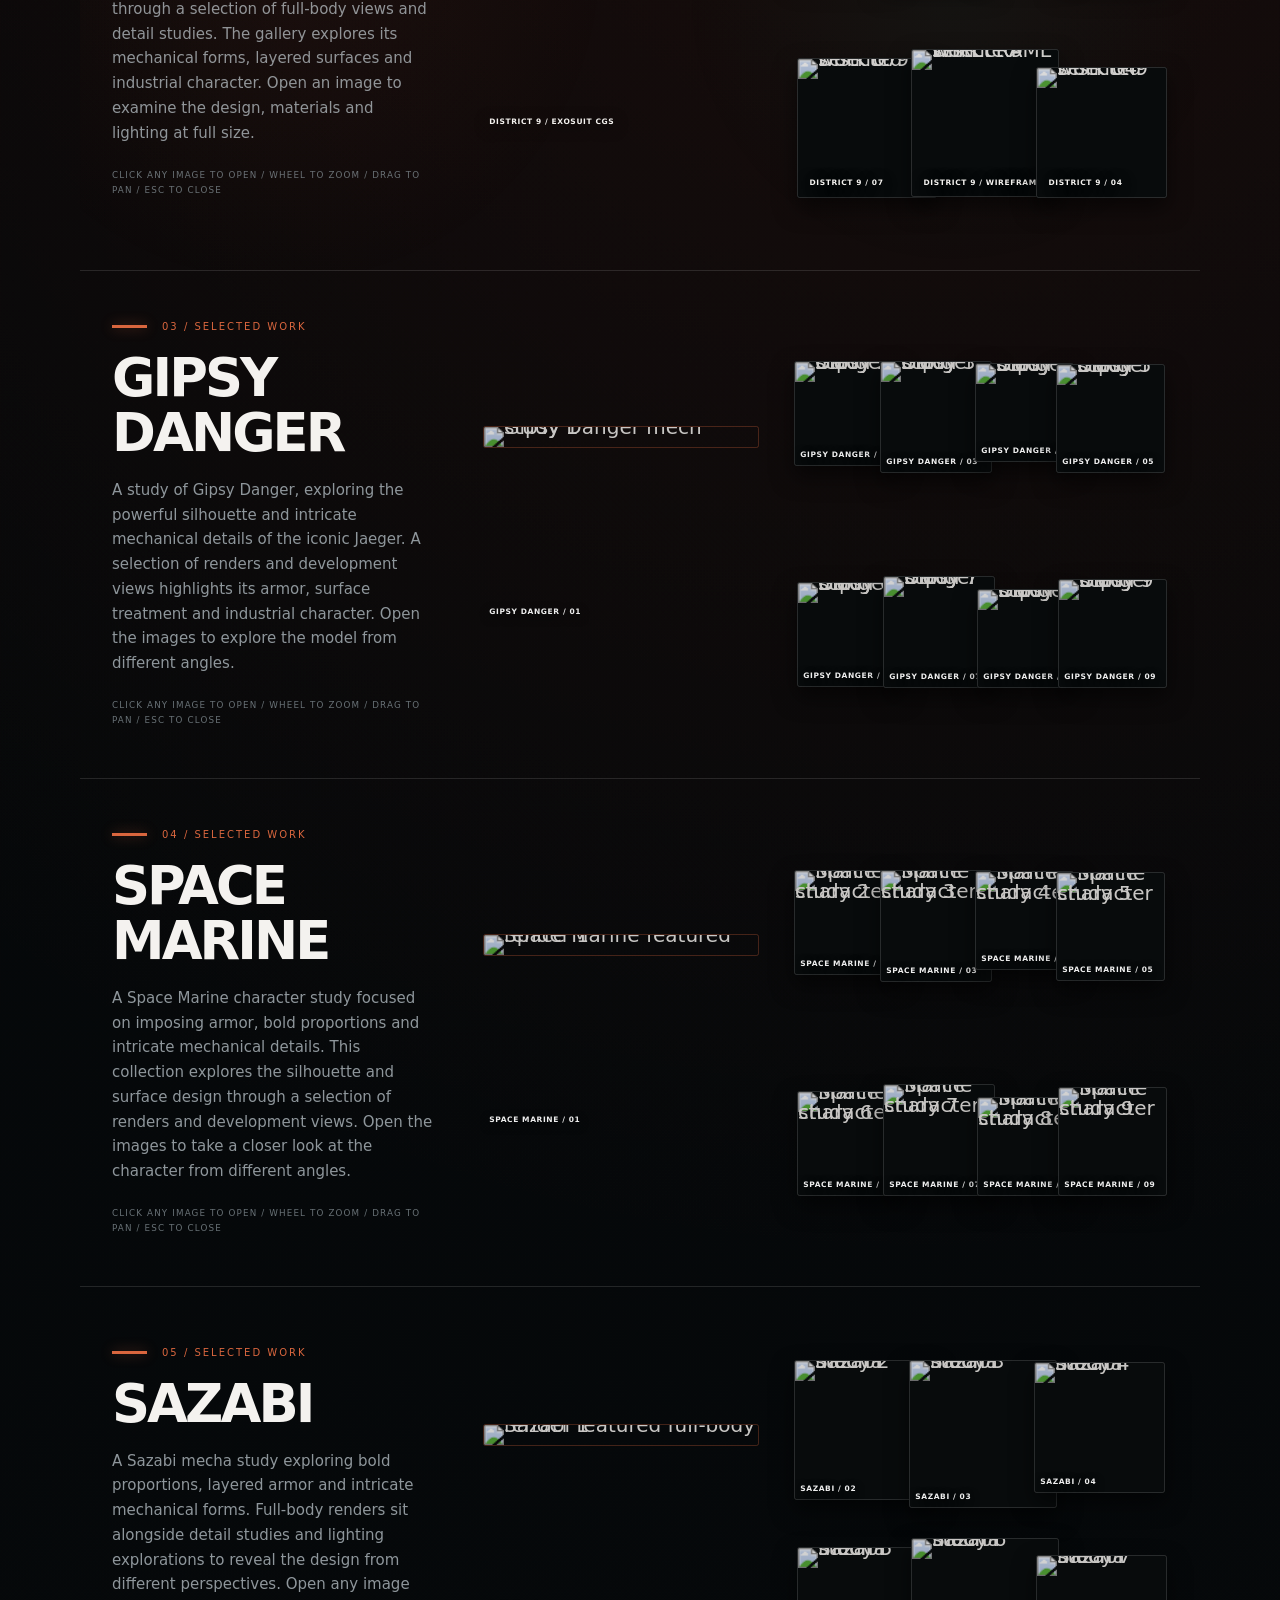
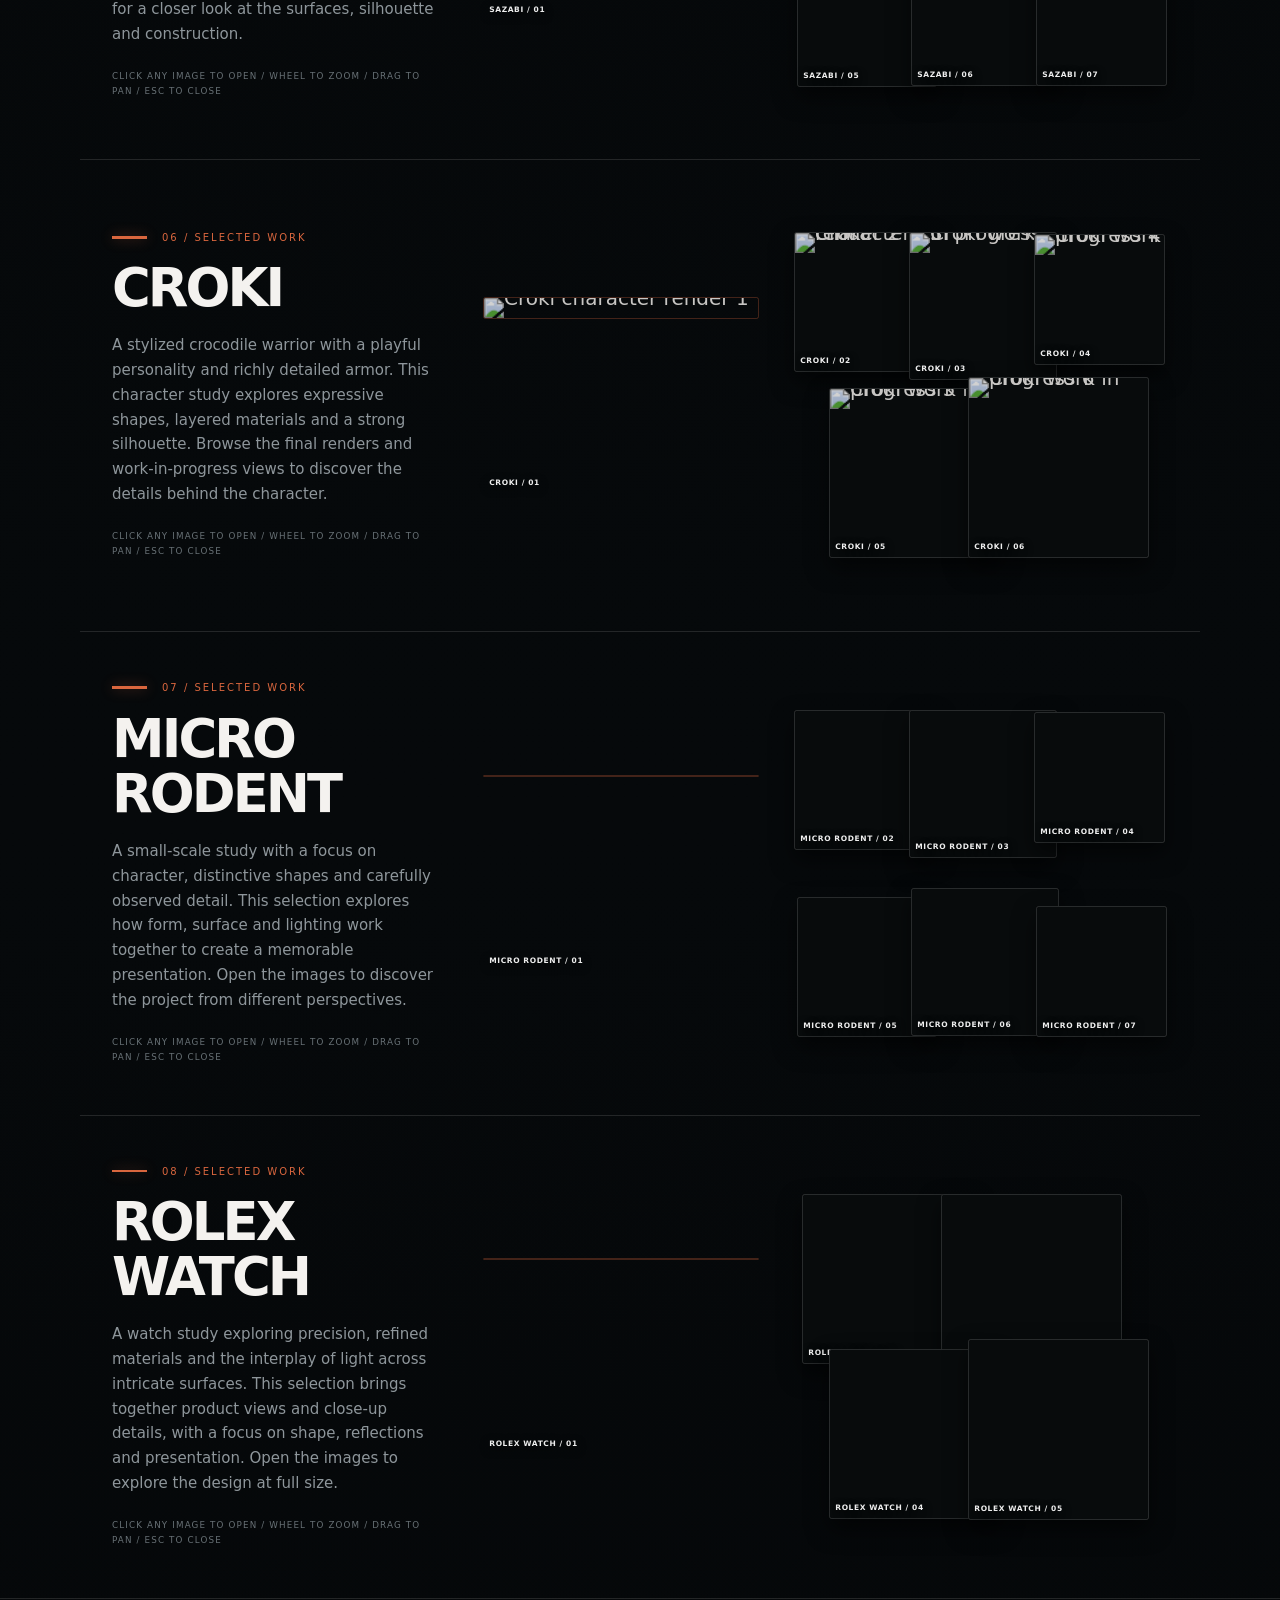
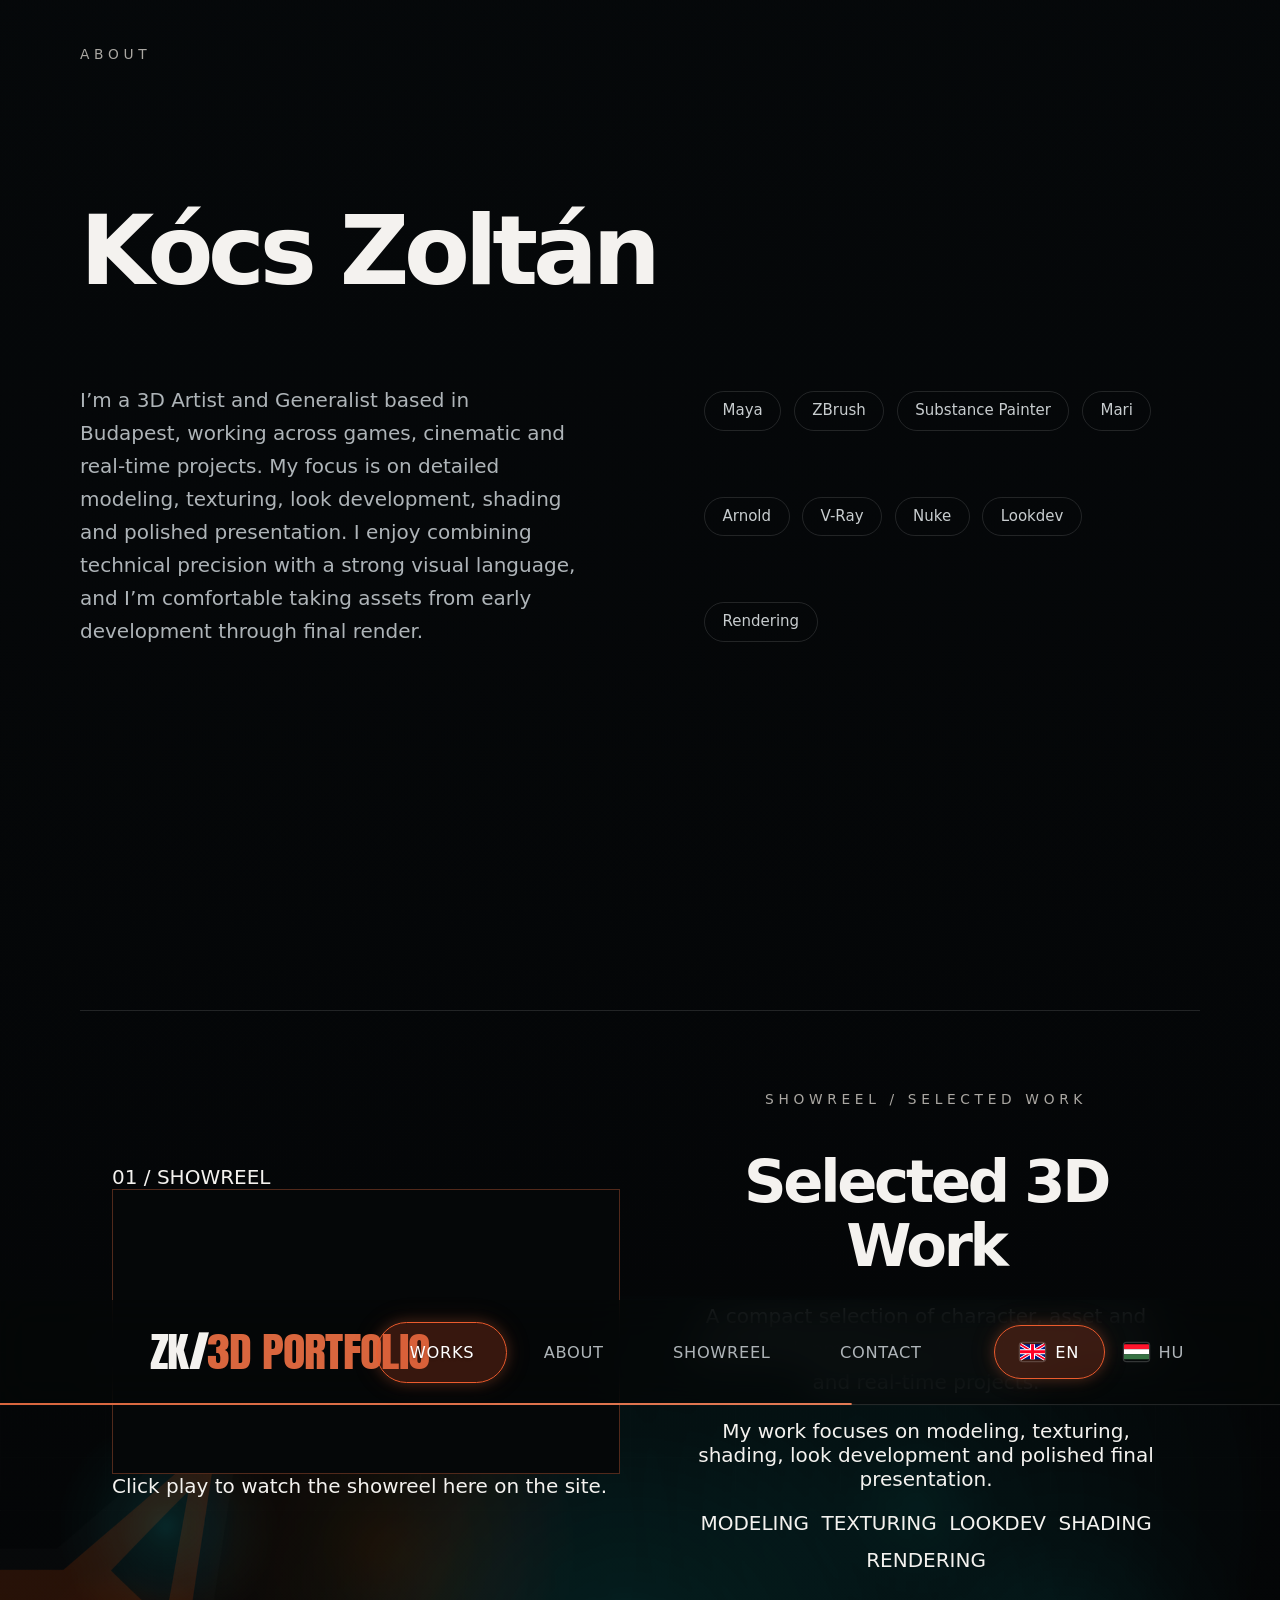
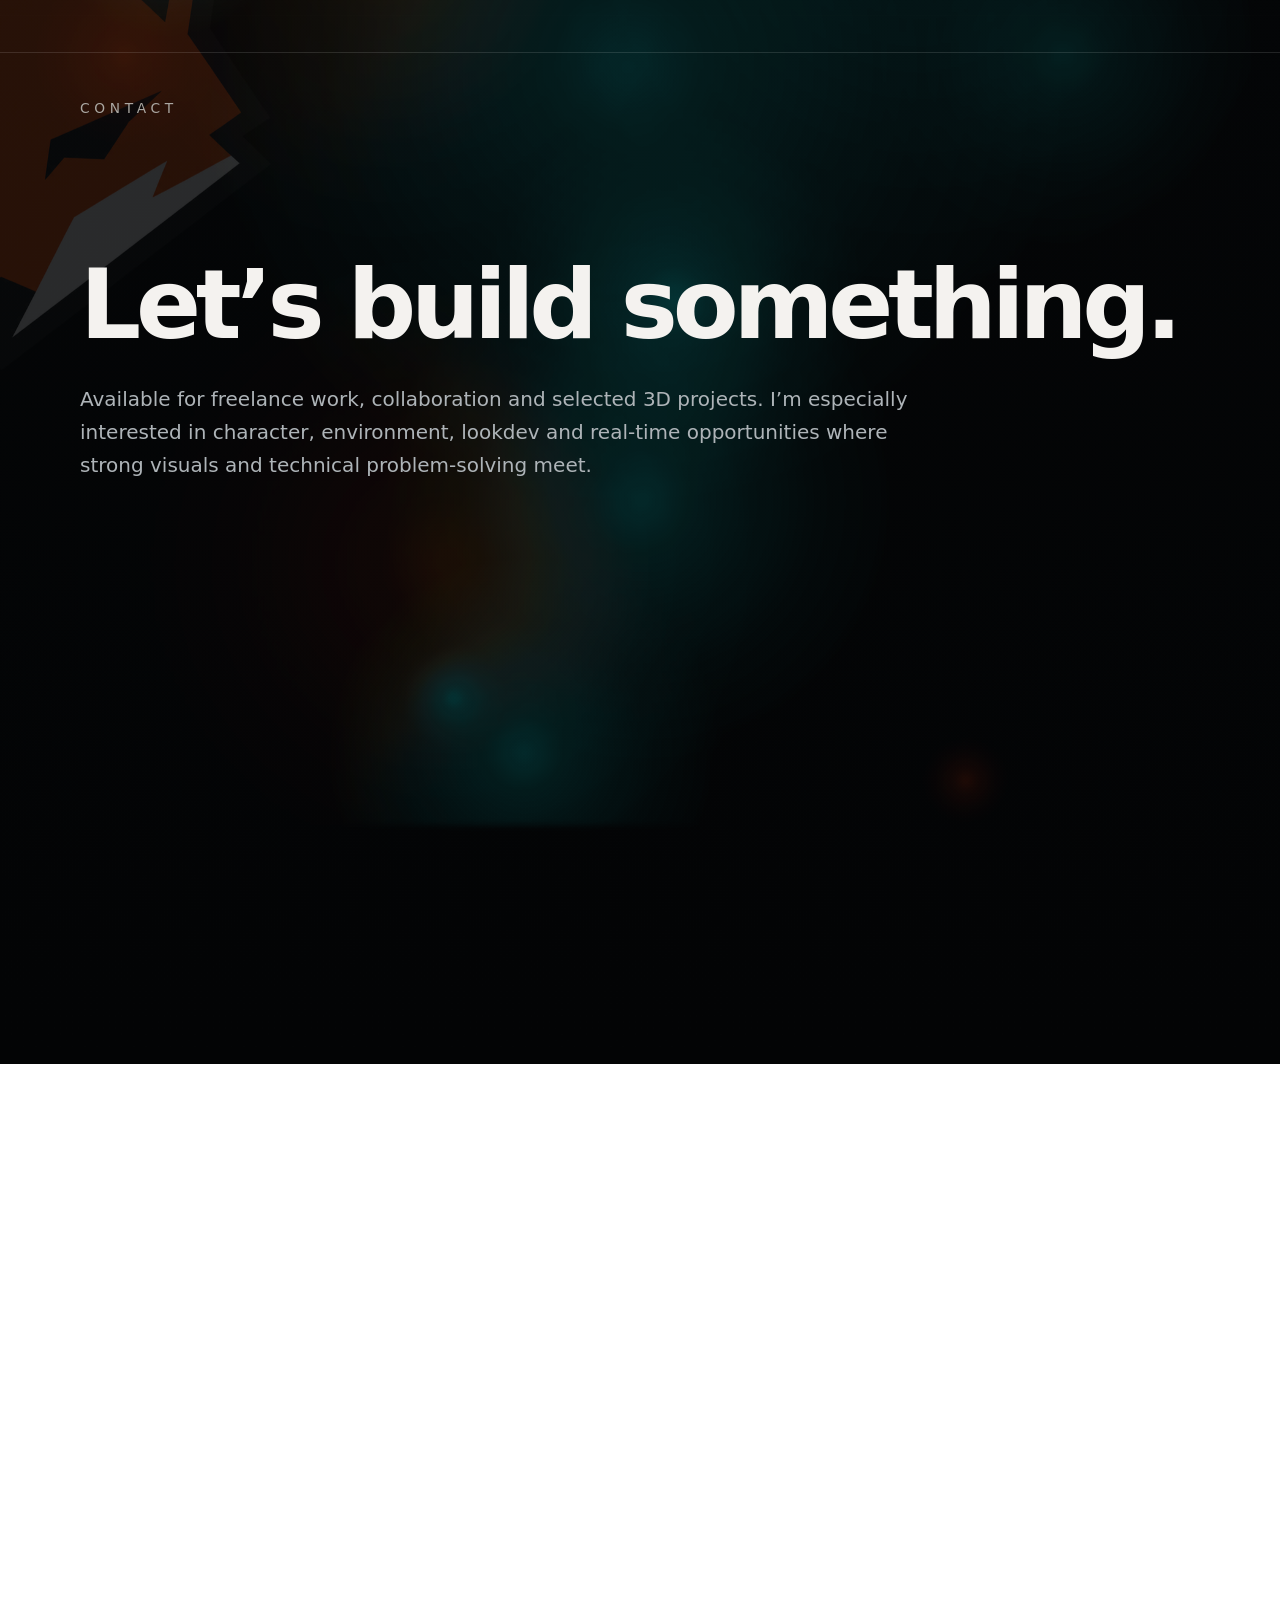
==== commit de79563b: "Add three new Micro Rodent detail cards alongside existing gallery" ====
--- a/index.html
+++ b/index.html
@@ -1 +1 @@
-<!doctype html><html lang="en"><head><meta charset="utf-8"><meta name="viewport" content="width=device-width,initial-scale=1"><title>Kócs Zoltán — 3D Portfolio Preview</title></head><body><script>fetch('base.html?v=hero63').then(r=>r.text()).then(html=>{html=html.replace('<a href="#work" class="active">WORK</a><a href="#about">ABOUT</a><a href="#contact">CONTACT</a>','<a href="#work" class="active" data-en="WORKS" data-hu="MUNKÁK">WORKS</a><a href="#about" data-en="ABOUT" data-hu="RÓLAM">ABOUT</a><a href="#showreel" data-en="SHOWREEL" data-hu="SHOWREEL">SHOWREEL</a><a href="#contact" data-en="CONTACT" data-hu="KAPCSOLAT">CONTACT</a>');html=html.replace('<div class="brand">','<div class="brand"><img class="kz-header-logo" src="https://raw.githubusercontent.com/fuxy-AI/zk-portfolio/main/assets/logo/kz-fox-logo.png" alt="KZ Fox logo">');html=html.replace('class="bottom">KÓCS<','class="bottom" style="text-transform:none">Kócs<');html=html.replace('class="bottom">Kócs<','class="bottom" style="text-transform:none">Kócs<');html=html.replace('const count=window.innerWidth<720?10:18;','const count=window.innerWidth<720?8:14;');html=html.replace('alpha:.10+Math.random()*.11};',"alpha:.12+Math.pow(Math.random(),.72)*.20,color:Math.random()<.3?'orange':'teal'};");html=html.replace('const orange=[218,96,52],teal=[35,205,190];const rr=Math.round(lerp(orange[0],teal[0],progress)),gg=Math.round(lerp(orange[1],teal[1],progress)),bb=Math.round(lerp(orange[2],teal[2],progress));',"const teal=[24,200,184],orange=[255,48,8],c=p.color==='orange'?orange:teal;const rr=c[0],gg=c[1],bb=c[2];");html=html.replace('const r=22+Math.random()*56;','const baseR=10+Math.pow(Math.random(),1.35)*104;const r=Math.min(baseR*(Math.random()<.22?2:1),Math.min(W,H)*.28);');const c5='<figure class="card c5"><img src="assets/KshatriyaH.jpg" alt="Kshatriya side view"><figcaption class="tag">KSHATRIYA</figcaption><span class="num">05</span></figure>';html=html.replace(c5,c5+'<figure class="card c6 croki-hero"><img src="https://raw.githubusercontent.com/fuxy-AI/zk-portfolio/main/assets/Kroki/kroki_render_final.jpg" alt="Croki — final character render"><figcaption class="tag">CROKI</figcaption></figure><figure class="card c7 gipsy-hero"><img src="https://raw.githubusercontent.com/fuxy-AI/zk-portfolio/main/assets/Gipsy%20Danger/Gipsy_Danger_Dual.jpg" alt="Gipsy Danger — dual view 06"><figcaption class="tag">GIPSY DANGER</figcaption></figure>');html=html.replace(c5,'<figure class="card c5 space-marine-hero"><img src="https://raw.githubusercontent.com/fuxy-AI/zk-portfolio/main/assets/SpaceMarine/SM1.jpg" alt="Space Marine — featured render"><figcaption class="tag">SPACE MARINE</figcaption></figure>');html=html.replace('<figure class="card c2"><img src="assets/KshatriyaC.jpg" alt="Kshatriya view"><figcaption class="tag">KSHATRIYA</figcaption><span class="num">02</span></figure>','<figure class="card c2"><img src="assets/KshatriyaI.jpg" alt="Kshatriya detail I"><figcaption class="tag">KSHATRIYA</figcaption></figure>');html=html.replace('<figure class="card c1"><img src="assets/KshatriyaA.jpg" alt="Kshatriya front view">','<figure class="card c1"><img src="https://raw.githubusercontent.com/fuxy-AI/zk-portfolio/main/assets/Kshatriya/KshatriyaH.jpg" alt="Kshatriya — view H">');html=html.replace('<figure class="card c4"><img src="assets/KshatriyaF.jpg" alt="Kshatriya front three quarter"><figcaption class="tag">KSHATRIYA</figcaption><span class="num">04</span></figure>','<figure class="card c4 sazabi-hero"><img src="https://raw.githubusercontent.com/fuxy-AI/zk-portfolio/main/assets/Sazabi/fullBody_render_v037.jpg?v=112" alt="Sazabi — featured full-body render"><figcaption class="tag">SAZABI</figcaption></figure>');const d='<div class="combo-decor"><div class="ring r1"></div><div class="ring r2"></div><div class="cg co"></div><div class="cg ct"></div><div class="coord">X 072<br>Y 041<br>Z 018</div><div class="tech">3D<br>GAME<br>CINEMATIC<br>REAL-TIME</div><div class="cross x1">+</div><div class="cross x2">+</div></div><div class="pmeta"><b>01 / KSHATRIYA</b><span>CHARACTER ASSET</span><span>MODELING / TEXTURING</span><span>LOOKDEV</span></div>';html=html.replace('<div class="stage">','<div class="stage">'+d);const showreel=`<section id="showreel" class="section section-anchor showreel-section"><div class="showreel-video"><div class="showreel-kicker">01 / SHOWREEL</div><div class="showreel-frame"><iframe src="https://www.youtube.com/embed/YmtCGnmd5ZM?rel=0&modestbranding=1" title="Kócs Zoltán 3D Showreel" loading="lazy" allow="accelerometer; clipboard-write; encrypted-media; gyroscope; picture-in-picture; web-share" allowfullscreen></iframe></div><div class="showreel-note">Click play to watch the showreel here on the site.</div></div><div class="showreel-copy"><div class="eyebrow">SHOWREEL / SELECTED WORK</div><h2>Selected 3D Work</h2><p class="lead">A compact selection of character, asset and look development work from cinematic, game and real-time projects.</p><p class="showreel-text">My work focuses on modeling, texturing, shading, look development and polished final presentation.</p><div class="showreel-tags"><span>MODELING</span><span>TEXTURING</span><span>LOOKDEV</span><span>SHADING</span><span>RENDERING</span></div></div></section>`;html=html.replace('<section id="contact" class="section section-anchor">',showreel+'<section id="contact" class="section section-anchor">');const css=`<style>.kz-header-logo{width:34px;height:34px;object-fit:contain;display:block;flex:0 0 auto;margin-right:10px}.brand{display:flex!important;align-items:center!important}.ambient-physics{filter:brightness(1.82) contrast(1.16) saturate(1.72) blur(2.5px)!important;opacity:.92!important}.hero{padding-top:calc(var(--header) + 6px)!important;padding-bottom:88px!important;align-items:center!important}.hero .copy{padding-top:0!important;transform:translateY(-64px)!important}.hero .eyebrow{transform:translateY(-82px)!important;margin-bottom:28px!important}.hero .name{font-size:clamp(80px,9.15vw,162px)!important;line-height:.67!important}.hero .name .bottom{margin-top:24px!important;text-transform:none!important}.hero .stage{transform:translate(-7vw,-7vw)!important;height:min(700px,71vh)!important;overflow:visible}.ticker-wrap{bottom:22px!important}.hero .stage .c6{width:25%;height:24%;left:13%;top:68%;--rot:5deg;z-index:3}.hero .stage .c7{width:29%;height:25%;left:43%;top:65%;--rot:-5deg;z-index:4}.combo-decor{position:absolute;inset:-10%;z-index:1;pointer-events:none}.ring{position:absolute;border-radius:50%;aspect-ratio:1;animation:spin 65s linear infinite}.r1{width:83%;left:8%;top:0;border:1px solid rgba(255,91,42,.2);border-left-color:rgba(24,200,184,.3)}.r2{width:69%;left:15%;top:8%;border:1px dashed rgba(255,105,55,.15);animation-duration:88s;animation-direction:reverse}.cg{position:absolute;border-radius:50%;filter:blur(42px);opacity:.2}.co{width:48%;height:43%;right:0;top:16%;background:#ff4512}.ct{width:43%;height:38%;left:5%;bottom:0;background:#00b9ad}.coord,.tech{position:absolute;font:500 8px/1.7 Arial;letter-spacing:.22em;color:rgba(255,255,255,.3)}.coord{left:6%;bottom:13%}.tech{left:-2%;top:29%}.cross{position:absolute;color:rgba(255,88,30,.65)}.x1{left:5%;top:41%}.x2{right:3%;bottom:17%}.pmeta{position:absolute;right:-16%;top:15%;z-index:5;display:flex;flex-direction:column;gap:5px;font:500 8px/1.3 Arial;letter-spacing:.17em;color:rgba(255,255,255,.34)}@keyframes spin{to{transform:rotate(360deg)}}.showreel-section{scroll-margin-top:var(--header);min-height:auto;display:grid;grid-template-columns:minmax(520px,1.35fr) minmax(280px,.65fr);gap:clamp(42px,6vw,100px);align-items:center}.showreel-frame{position:relative;width:100%;aspect-ratio:16/9;border:1px solid rgba(217,102,62,.36);background:#050708;overflow:hidden}.showreel-frame iframe{position:absolute;inset:0;width:100%;height:100%;border:0}.showreel-copy{transform:translateX(-4vw)}.showreel-copy .eyebrow{transform:none!important}.showreel-copy h2{font-size:clamp(44px,5.3vw,82px)}.skills{align-items:center!important}.skills span{display:inline-flex!important;align-items:center!important;justify-content:center!important;width:auto!important;height:auto!important;min-height:0!important;padding:8px 14px!important;line-height:1.15!important;border-radius:999px!important;white-space:nowrap!important;flex:0 0 auto!important}.header .brand{font-size:29px!important}.header .kz-header-logo{width:40px!important;height:40px!important}.nav .sliding-marker{background:rgba(217,82,43,.24)!important}@media (min-width:721px) and (max-width:1365px){html{font-size:83.333%!important}.hero{padding-top:calc(var(--header) + 2px)!important;padding-bottom:82px!important}.hero .copy{transform:translateY(-50px)!important}.hero .eyebrow{transform:translateY(-68px)!important}.hero .stage{transform:translate(-5.8vw,-6vw)!important;height:min(583px,71vh)!important}.hero .name{font-size:clamp(66px,7.63vw,135px)!important}.role{font-size:clamp(38px,4.17vw,73px)!important}.ticker-wrap{bottom:18px!important}.section{padding-left:clamp(42px,5vw,82px)!important;padding-right:clamp(42px,5vw,82px)!important}}@media(max-width:1000px){.showreel-section{grid-template-columns:1fr}.showreel-copy{transform:none}}@media(max-width:720px){.kz-header-logo{width:29px;height:29px}.hero{padding-bottom:62px!important}.hero .copy{transform:none!important}.ticker-wrap{bottom:0!important}.hero .stage .c6,.hero .stage .c7,.combo-decor,.pmeta{display:none}}</style>`;html=html.replace('</head>',css+'<link rel="stylesheet" href="fox-background.css?v=3"><link rel="stylesheet" href="selected-work.css?v=107"><link rel="stylesheet" href="district-v53.css?v=60"><link rel="stylesheet" href="kshatriya-selected.css?v=1"><link rel="stylesheet" href="hero-depth-v93.css?v=16"><link rel="stylesheet" href="project-compact.css?v=16"><link rel="stylesheet" href="showreel-layout.css?v=1"><link rel="stylesheet" href="project-card-stack.css?v=7"></head>');html=html.replace('</body>','<scr'+'ipt src="selected-work.js?v=102"></scr'+'ipt><scr'+'ipt src="project-card-stack.js?v=7"></scr'+'ipt></body>');document.open();document.write(html);document.close()})</script></body></html>+<!doctype html><html lang="en"><head><meta charset="utf-8"><meta name="viewport" content="width=device-width,initial-scale=1"><title>Kócs Zoltán — 3D Portfolio Preview</title></head><body><script>fetch('base.html?v=hero63').then(r=>r.text()).then(html=>{html=html.replace('<a href="#work" class="active">WORK</a><a href="#about">ABOUT</a><a href="#contact">CONTACT</a>','<a href="#work" class="active" data-en="WORKS" data-hu="MUNKÁK">WORKS</a><a href="#about" data-en="ABOUT" data-hu="RÓLAM">ABOUT</a><a href="#showreel" data-en="SHOWREEL" data-hu="SHOWREEL">SHOWREEL</a><a href="#contact" data-en="CONTACT" data-hu="KAPCSOLAT">CONTACT</a>');html=html.replace('<div class="brand">','<div class="brand"><img class="kz-header-logo" src="https://raw.githubusercontent.com/fuxy-AI/zk-portfolio/main/assets/logo/kz-fox-logo.png" alt="KZ Fox logo">');html=html.replace('class="bottom">KÓCS<','class="bottom" style="text-transform:none">Kócs<');html=html.replace('class="bottom">Kócs<','class="bottom" style="text-transform:none">Kócs<');html=html.replace('const count=window.innerWidth<720?10:18;','const count=window.innerWidth<720?8:14;');html=html.replace('alpha:.10+Math.random()*.11};',"alpha:.12+Math.pow(Math.random(),.72)*.20,color:Math.random()<.3?'orange':'teal'};");html=html.replace('const orange=[218,96,52],teal=[35,205,190];const rr=Math.round(lerp(orange[0],teal[0],progress)),gg=Math.round(lerp(orange[1],teal[1],progress)),bb=Math.round(lerp(orange[2],teal[2],progress));',"const teal=[24,200,184],orange=[255,48,8],c=p.color==='orange'?orange:teal;const rr=c[0],gg=c[1],bb=c[2];");html=html.replace('const r=22+Math.random()*56;','const baseR=10+Math.pow(Math.random(),1.35)*104;const r=Math.min(baseR*(Math.random()<.22?2:1),Math.min(W,H)*.28);');const c5='<figure class="card c5"><img src="assets/KshatriyaH.jpg" alt="Kshatriya side view"><figcaption class="tag">KSHATRIYA</figcaption><span class="num">05</span></figure>';html=html.replace(c5,c5+'<figure class="card c6 croki-hero"><img src="https://raw.githubusercontent.com/fuxy-AI/zk-portfolio/main/assets/Kroki/kroki_render_final.jpg" alt="Croki — final character render"><figcaption class="tag">CROKI</figcaption></figure><figure class="card c7 gipsy-hero"><img src="https://raw.githubusercontent.com/fuxy-AI/zk-portfolio/main/assets/Gipsy%20Danger/Gipsy_Danger_Dual.jpg" alt="Gipsy Danger — dual view 06"><figcaption class="tag">GIPSY DANGER</figcaption></figure>');html=html.replace(c5,'<figure class="card c5 space-marine-hero"><img src="https://raw.githubusercontent.com/fuxy-AI/zk-portfolio/main/assets/SpaceMarine/SM1.jpg" alt="Space Marine — featured render"><figcaption class="tag">SPACE MARINE</figcaption></figure>');html=html.replace('<figure class="card c2"><img src="assets/KshatriyaC.jpg" alt="Kshatriya view"><figcaption class="tag">KSHATRIYA</figcaption><span class="num">02</span></figure>','<figure class="card c2"><img src="assets/KshatriyaI.jpg" alt="Kshatriya detail I"><figcaption class="tag">KSHATRIYA</figcaption></figure>');html=html.replace('<figure class="card c1"><img src="assets/KshatriyaA.jpg" alt="Kshatriya front view">','<figure class="card c1"><img src="https://raw.githubusercontent.com/fuxy-AI/zk-portfolio/main/assets/Kshatriya/KshatriyaH.jpg" alt="Kshatriya — view H">');html=html.replace('<figure class="card c4"><img src="assets/KshatriyaF.jpg" alt="Kshatriya front three quarter"><figcaption class="tag">KSHATRIYA</figcaption><span class="num">04</span></figure>','<figure class="card c4 sazabi-hero"><img src="https://raw.githubusercontent.com/fuxy-AI/zk-portfolio/main/assets/Sazabi/fullBody_render_v037.jpg?v=112" alt="Sazabi — featured full-body render"><figcaption class="tag">SAZABI</figcaption></figure>');const d='<div class="combo-decor"><div class="ring r1"></div><div class="ring r2"></div><div class="cg co"></div><div class="cg ct"></div><div class="coord">X 072<br>Y 041<br>Z 018</div><div class="tech">3D<br>GAME<br>CINEMATIC<br>REAL-TIME</div><div class="cross x1">+</div><div class="cross x2">+</div></div><div class="pmeta"><b>01 / KSHATRIYA</b><span>CHARACTER ASSET</span><span>MODELING / TEXTURING</span><span>LOOKDEV</span></div>';html=html.replace('<div class="stage">','<div class="stage">'+d);const showreel=`<section id="showreel" class="section section-anchor showreel-section"><div class="showreel-video"><div class="showreel-kicker">01 / SHOWREEL</div><div class="showreel-frame"><iframe src="https://www.youtube.com/embed/YmtCGnmd5ZM?rel=0&modestbranding=1" title="Kócs Zoltán 3D Showreel" loading="lazy" allow="accelerometer; clipboard-write; encrypted-media; gyroscope; picture-in-picture; web-share" allowfullscreen></iframe></div><div class="showreel-note">Click play to watch the showreel here on the site.</div></div><div class="showreel-copy"><div class="eyebrow">SHOWREEL / SELECTED WORK</div><h2>Selected 3D Work</h2><p class="lead">A compact selection of character, asset and look development work from cinematic, game and real-time projects.</p><p class="showreel-text">My work focuses on modeling, texturing, shading, look development and polished final presentation.</p><div class="showreel-tags"><span>MODELING</span><span>TEXTURING</span><span>LOOKDEV</span><span>SHADING</span><span>RENDERING</span></div></div></section>`;html=html.replace('<section id="contact" class="section section-anchor">',showreel+'<section id="contact" class="section section-anchor">');const css=`<style>.kz-header-logo{width:34px;height:34px;object-fit:contain;display:block;flex:0 0 auto;margin-right:10px}.brand{display:flex!important;align-items:center!important}.ambient-physics{filter:brightness(1.82) contrast(1.16) saturate(1.72) blur(2.5px)!important;opacity:.92!important}.hero{padding-top:calc(var(--header) + 6px)!important;padding-bottom:88px!important;align-items:center!important}.hero .copy{padding-top:0!important;transform:translateY(-64px)!important}.hero .eyebrow{transform:translateY(-82px)!important;margin-bottom:28px!important}.hero .name{font-size:clamp(80px,9.15vw,162px)!important;line-height:.67!important}.hero .name .bottom{margin-top:24px!important;text-transform:none!important}.hero .stage{transform:translate(-7vw,-7vw)!important;height:min(700px,71vh)!important;overflow:visible}.ticker-wrap{bottom:22px!important}.hero .stage .c6{width:25%;height:24%;left:13%;top:68%;--rot:5deg;z-index:3}.hero .stage .c7{width:29%;height:25%;left:43%;top:65%;--rot:-5deg;z-index:4}.combo-decor{position:absolute;inset:-10%;z-index:1;pointer-events:none}.ring{position:absolute;border-radius:50%;aspect-ratio:1;animation:spin 65s linear infinite}.r1{width:83%;left:8%;top:0;border:1px solid rgba(255,91,42,.2);border-left-color:rgba(24,200,184,.3)}.r2{width:69%;left:15%;top:8%;border:1px dashed rgba(255,105,55,.15);animation-duration:88s;animation-direction:reverse}.cg{position:absolute;border-radius:50%;filter:blur(42px);opacity:.2}.co{width:48%;height:43%;right:0;top:16%;background:#ff4512}.ct{width:43%;height:38%;left:5%;bottom:0;background:#00b9ad}.coord,.tech{position:absolute;font:500 8px/1.7 Arial;letter-spacing:.22em;color:rgba(255,255,255,.3)}.coord{left:6%;bottom:13%}.tech{left:-2%;top:29%}.cross{position:absolute;color:rgba(255,88,30,.65)}.x1{left:5%;top:41%}.x2{right:3%;bottom:17%}.pmeta{position:absolute;right:-16%;top:15%;z-index:5;display:flex;flex-direction:column;gap:5px;font:500 8px/1.3 Arial;letter-spacing:.17em;color:rgba(255,255,255,.34)}@keyframes spin{to{transform:rotate(360deg)}}.showreel-section{scroll-margin-top:var(--header);min-height:auto;display:grid;grid-template-columns:minmax(520px,1.35fr) minmax(280px,.65fr);gap:clamp(42px,6vw,100px);align-items:center}.showreel-frame{position:relative;width:100%;aspect-ratio:16/9;border:1px solid rgba(217,102,62,.36);background:#050708;overflow:hidden}.showreel-frame iframe{position:absolute;inset:0;width:100%;height:100%;border:0}.showreel-copy{transform:translateX(-4vw)}.showreel-copy .eyebrow{transform:none!important}.showreel-copy h2{font-size:clamp(44px,5.3vw,82px)}.skills{align-items:center!important}.skills span{display:inline-flex!important;align-items:center!important;justify-content:center!important;width:auto!important;height:auto!important;min-height:0!important;padding:8px 14px!important;line-height:1.15!important;border-radius:999px!important;white-space:nowrap!important;flex:0 0 auto!important}.header .brand{font-size:29px!important}.header .kz-header-logo{width:40px!important;height:40px!important}.nav .sliding-marker{background:rgba(217,82,43,.24)!important}@media (min-width:721px) and (max-width:1365px){html{font-size:83.333%!important}.hero{padding-top:calc(var(--header) + 2px)!important;padding-bottom:82px!important}.hero .copy{transform:translateY(-50px)!important}.hero .eyebrow{transform:translateY(-68px)!important}.hero .stage{transform:translate(-5.8vw,-6vw)!important;height:min(583px,71vh)!important}.hero .name{font-size:clamp(66px,7.63vw,135px)!important}.role{font-size:clamp(38px,4.17vw,73px)!important}.ticker-wrap{bottom:18px!important}.section{padding-left:clamp(42px,5vw,82px)!important;padding-right:clamp(42px,5vw,82px)!important}}@media(max-width:1000px){.showreel-section{grid-template-columns:1fr}.showreel-copy{transform:none}}@media(max-width:720px){.kz-header-logo{width:29px;height:29px}.hero{padding-bottom:62px!important}.hero .copy{transform:none!important}.ticker-wrap{bottom:0!important}.hero .stage .c6,.hero .stage .c7,.combo-decor,.pmeta{display:none}}</style>`;html=html.replace('</head>',css+'<link rel="stylesheet" href="fox-background.css?v=3"><link rel="stylesheet" href="selected-work.css?v=107"><link rel="stylesheet" href="district-v53.css?v=60"><link rel="stylesheet" href="kshatriya-selected.css?v=1"><link rel="stylesheet" href="hero-depth-v93.css?v=16"><link rel="stylesheet" href="project-compact.css?v=16"><link rel="stylesheet" href="showreel-layout.css?v=1"><link rel="stylesheet" href="project-card-stack.css?v=7"></head>');html=html.replace('</body>','<scr'+'ipt src="selected-work.js?v=103"></scr'+'ipt><scr'+'ipt src="project-card-stack.js?v=7"></scr'+'ipt></body>');document.open();document.write(html);document.close()})</script></body></html>
